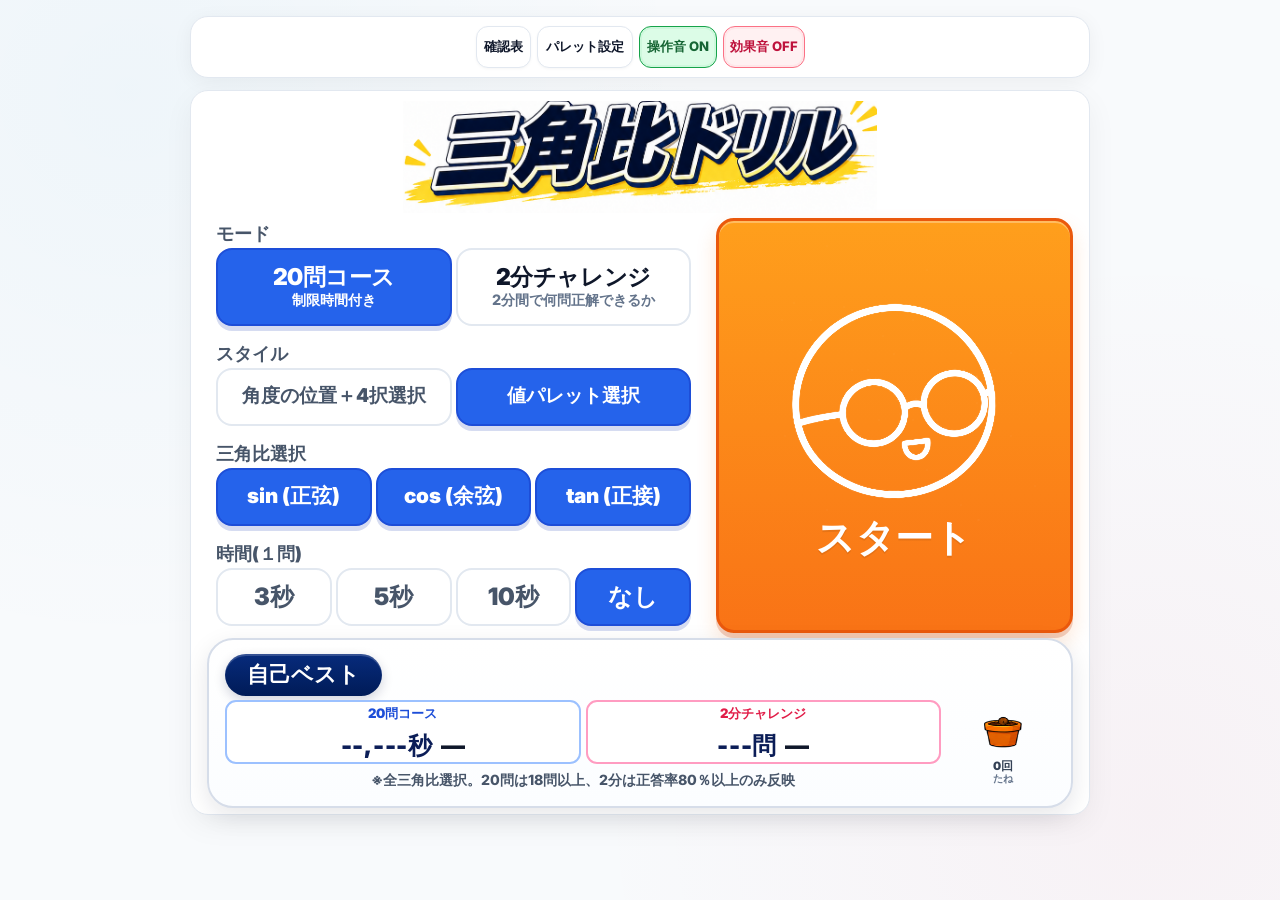
==== index.html @ c15c3d27 "Add files via upload" ====
<!DOCTYPE html>

<html lang="ja">
<head>
<meta charset="utf-8"/>
<meta content="width=device-width, initial-scale=1.0, maximum-scale=1.0, user-scalable=no" name="viewport"/>
<meta content="#ffffff" name="theme-color"/>
<meta content="yes" name="apple-mobile-web-app-capable"/>
<meta content="default" name="apple-mobile-web-app-status-bar-style"/>
<title>三角比マスター (0°〜180°) - sin, cos, tan クイズ</title>
<meta content="0度から180度までの三角比（sin, cos, tan）を半円・単位円と合わせて楽しく学べるスピードクイズ＆特訓Webアプリ" name="description"/>
<link href="manifest.webmanifest" rel="manifest"/>
<link href="assets/start-face.png" rel="apple-touch-icon"/>
<!-- Google Fonts -->
<link href="https://fonts.googleapis.com" rel="preconnect"/>
<link crossorigin="" href="https://fonts.gstatic.com" rel="preconnect"/>
<link href="https://fonts.googleapis.com/css2?family=Inter:wght@400;500;600;700;800&amp;display=swap" rel="stylesheet"/>
<!-- Main Style -->
<link href="css/style.css?v=126" rel="stylesheet"/>
<link href="css/height-compact.css?v=126" rel="stylesheet"/>
</head>
<body>
<!-- Header HUD -->
<header class="app-header">
<div class="header-actions">
<span aria-label="20問コース経過時間" class="course-elapsed-timer course-elapsed-timer-header" hidden="" id="course-elapsed-timer-header">⏱ 0:00.0</span>
<button class="btn" id="btn-reference" title="三角比確認表">確認表</button>
<button class="btn btn-palette-settings" id="btn-palette-settings" title="値パレットの配置を設定" type="button">パレット設定</button>
<span class="mode-world-switcher" hidden="" id="mode-world-switcher">
<button class="btn mode-world-btn" id="btn-normal-mode" title="通常版へ" type="button">表版</button>
<button class="btn mode-world-btn" id="btn-secret-mode" title="裏版へ" type="button">裏版</button>
</span>
<button class="btn active" id="btn-sound" title="操作音オン・オフ">操作音 ON</button>
<button class="btn" id="btn-bgm-toggle" title="効果音オン・オフ">効果音 OFF</button>
</div>
</header>
<aside aria-label="ホーム画面への追加" class="install-choice" hidden="" id="install-choice">
<div class="install-choice-text"><strong>ホーム画面から起動しますか？</strong><span>アドレスバーなしで広く使えます</span></div>
<div class="install-choice-actions">
<button class="btn install-choice-primary" id="btn-install-app" type="button">ホーム画面に追加</button>
<button class="btn" id="btn-use-browser" type="button">このまま使う</button>
</div>
</aside>
<div aria-labelledby="install-guide-title" aria-modal="true" class="install-guide-overlay" hidden="" id="install-guide-overlay" role="dialog">
<div class="install-guide-card">
<div aria-hidden="true" class="install-guide-symbol" id="install-guide-symbol">＋</div>
<h2 id="install-guide-title">ホーム画面への追加方法</h2>
<p class="install-guide-lead" id="install-guide-lead"></p>
<ol class="install-guide-steps" id="install-guide-steps"></ol>
<p class="install-guide-note" id="install-guide-note"></p>
<div class="install-guide-actions">
<button class="btn install-choice-primary" hidden="" id="btn-guide-install" type="button">インストール画面を開く</button>
<button class="btn" id="btn-guide-close" type="button">今回は追加しない</button>
</div>
</div>
</div>
<div aria-labelledby="palette-settings-title" aria-modal="true" class="palette-settings-overlay" hidden="" id="palette-settings-overlay" role="dialog">
<div class="palette-settings-card">
<div class="palette-settings-header">
<div>
<h2 id="palette-settings-title">パレット設定</h2>
<p id="palette-settings-subtitle">通常版の値パレット</p>
</div>
<button class="btn palette-settings-close" id="btn-palette-settings-close" type="button">×</button>
</div>
<p class="palette-settings-help">値を2つ順にタップすると位置を交換できます。PCではドラッグでも並べ替えできます。左上から右へ並び、その配置でプレイします。</p>
<div aria-label="値パレットの配置" class="palette-settings-grid" id="palette-settings-grid"></div>
<div class="palette-settings-actions">
<button class="btn" id="btn-palette-settings-reset" type="button">初期配置に戻す</button>
<button class="btn btn-primary" id="btn-palette-settings-save" type="button">この配置を保存</button>
</div>
</div>
</div>
<!-- Main Container -->
<main class="main-container">
<!-- ==========================================
             1. Start & Settings Screen
             ========================================== -->
<section class="screen-view active" id="start-screen">
<div class="settings-card"><div class="drill-title"><img alt="三角比ドリル" class="drill-title-image" src="assets/title-sankakuhidoriru-reference.png"/></div>
<!-- Nickname Input -->
<!-- Mode Selection -->
<div class="settings-group">
<div class="settings-section-title">モード</div>
<div class="mode-tabs-grid">
<div class="mode-tab active" data-mode="20-challenge">
<span class="mode-name">20問コース</span>
<span class="mode-desc">制限時間付き</span>
</div>
<div class="mode-tab" data-mode="3min-challenge">
<span class="mode-name">2分チャレンジ</span>
<span class="mode-desc">2分間で何問正解できるか</span>
</div>
<div class="mode-tab secret-mode-option" data-mode="1min-secret" hidden="">
<span class="mode-name">1分チャレンジ</span>
<span class="mode-desc">頻出角の完全攻略</span>
</div>
</div>
</div>
<!-- Answer Input Type -->
<div class="settings-group">
<div class="settings-section-title">スタイル</div>
<div class="options-group">
<label class="pill-option">
<input name="answer-type" type="radio" value="choice4"/>
<span class="pill-label">角度の位置＋4択選択</span>
</label>
<label class="pill-option">
<input checked="" name="answer-type" type="radio" value="palette"/>
<span class="pill-label">値パレット選択</span>
</label>
</div>
</div>
<!-- Target Functions -->
<div class="settings-group">
<div class="settings-section-title">三角比選択</div>
<div class="options-group">
<label class="pill-option">
<input checked="" name="filter-func" type="checkbox" value="sin"/>
<span class="pill-label" style="color: var(--color-sin); font-weight: 700;">sin (正弦)</span>
</label>
<label class="pill-option">
<input checked="" name="filter-func" type="checkbox" value="cos"/>
<span class="pill-label" style="color: var(--color-cos); font-weight: 700;">cos (余弦)</span>
</label>
<label class="pill-option">
<input checked="" name="filter-func" type="checkbox" value="tan"/>
<span class="pill-label" style="color: var(--color-tan); font-weight: 700;">tan (正接)</span>
</label>
</div>
</div>
<!-- Time Limit -->
<div class="settings-group" id="time-limit-group">
<div class="settings-section-title">時間(１問)</div>
<div class="options-group">
<label class="pill-option secret-time-option" hidden=""><input name="time-limit" type="radio" value="2"/><span class="pill-label">2秒</span></label>
<label class="pill-option"><input name="time-limit" type="radio" value="3"/><span class="pill-label">3秒</span></label>
<label class="pill-option"><input name="time-limit" type="radio" value="5"/><span class="pill-label">5秒</span></label>
<label class="pill-option"><input name="time-limit" type="radio" value="10"/><span class="pill-label">10秒</span></label>
<label class="pill-option"><input checked="" name="time-limit" type="radio" value="0"/><span class="pill-label">なし</span></label>
</div>
</div>
<!-- Notation Format Toggle -->
<button class="btn btn-primary btn-large start-quiz-btn" id="btn-start-quiz"><span class="start-btn-label">スタート</span><img alt="" class="start-btn-icon" src="assets/start-icon-white.png"/></button>
<div aria-live="polite" class="personal-best-card"><div class="personal-best-main">
<div class="personal-best-head">自己ベスト</div>
<div class="personal-best-grid">
<div class="personal-best-entry personal-best-entry-20">
<div class="pb-course-name">20問コース</div>
<div class="pb-result-line">
<div class="pb-value" id="personal-best-time">--,---秒</div>
<div class="pb-rank-mark" id="personal-best-rank-mark">—</div>
</div></div>
<div class="personal-best-entry personal-best-entry-3min">
<div class="pb-course-name">2分チャレンジ</div>
<div class="pb-result-line">
<div class="pb-value" id="personal-best-detail">---問</div>
<div class="pb-rank-mark" id="personal-best-2min-rank-mark">—</div>
</div></div>
<div class="personal-best-entry personal-best-entry-secret" hidden="">
<div class="pb-course-name">裏・1分チャレンジ</div>
<div class="pb-result-line">
<div class="pb-value" id="personal-best-secret-detail">---問</div>
<div class="pb-rank-mark" id="personal-best-secret-rank-mark">—</div>
</div></div>
</div>
<div class="personal-best-note" id="personal-best-note">※sin・cos・tan全選択かつ18問以上正解した記録のみ反映</div>
</div><div aria-live="polite" class="personal-best-plant" id="personal-best-plant"></div></div>
</div>
</section>
<!-- ==========================================
             2. Quiz Playing Screen
             ========================================== -->
<section class="screen-view" id="reference-screen">
<div class="reference-screen-card">
<div class="reference-topbar">
<button class="btn" id="btn-reference-back">トップ</button>
<div class="reference-topbar-title">単位円の角度の<span class="tap-symbol-gap"> </span><svg aria-hidden="true" class="tap-point-symbol next-point-symbol" focusable="false" viewbox="0 0 16 16"><circle cx="8" cy="8" fill="#ffffff" r="6" stroke="#0284c7" stroke-width="2.5"></circle></svg><span class="tap-symbol-gap"> </span>をタップ</div>
</div>
<div class="reference-main-layout"><div class="reference-circle-stage">
<div class="unit-circle-wrapper reference-guide-circle" id="reference-guide-circle"></div>
</div><div aria-label="三角比の見出し" class="reference-side-headings"><div class="reference-side-heading side-sin"><div class="side-heading-top"><span class="side-heading-func">sin</span><span class="side-heading-angle" id="reference-side-sin-angle">45°</span></div><div class="side-heading-value" id="reference-side-sin-value">—</div></div><div class="reference-side-heading side-cos"><div class="side-heading-top"><span class="side-heading-func">cos</span><span class="side-heading-angle" id="reference-side-cos-angle">45°</span></div><div class="side-heading-value" id="reference-side-cos-value">—</div></div><div class="reference-side-heading side-tan"><div class="side-heading-top"><span class="side-heading-func">tan</span><span class="side-heading-angle" id="reference-side-tan-angle">45°</span></div><div class="side-heading-value" id="reference-side-tan-value">—</div></div></div></div>
<div class="secret-memory-table" hidden="" id="secret-memory-table"></div>
</div>
</section>
<section class="screen-view" id="quiz-screen">
<!-- Quiz HUD Bar -->
<div class="quiz-hud">
<div class="quiz-badge" id="quiz-mode-badge">⚡ 20問コース</div>
<div class="global-timer-text" id="global-timer-text" style="display:none;">残り 2:00</div></div>
<!-- Timer Bar -->
<div class="timer-track" id="timer-container">
<div class="timer-fill" id="timer-bar"></div>
</div>
<div id="lives-container" style="display: none; align-items: center; justify-content: flex-end; gap: 4px; font-size: 1.1rem;">
<span id="lives-display">❤️❤️❤️</span>
</div>
<!-- Main Question Card -->
<div class="quiz-main-card">
<!-- Combo Streak Floating Badge -->
<div class="combo-badge" id="combo-badge">2 COMBO!! 🔥</div>
<!-- Question Formula -->
<div class="question-display">
<span class="q-func func-sin" id="question-func">sin</span>
<span class="q-angle" id="question-angle">135°</span>
<span aria-label="残り時間" class="visual-hourglass visual-clock-timer" id="visual-timer" role="img">
<span aria-hidden="true" class="visual-clock-face"><span class="visual-clock-hand"></span></span>
<span aria-hidden="true" class="challenge-time-text" id="challenge-time-text"></span>
</span>
<span class="quiz-progress-text" id="quiz-progress-text">１問目</span>
</div><div class="quiz-problem-layout"><div class="quiz-left-panel"><div class="circle-answer-section" id="circle-answer-section">
<div class="answer-step answer-step-large" id="step-angle-label">① 角度の位置を選ぶ</div>
<div class="unit-circle-wrapper" id="quiz-unit-circle"></div>
</div></div><div class="quiz-right-panel"><div class="choice-answer-section" id="choice-answer-section">
<div class="answer-step answer-step-large" id="step-value-label">② 値を選ぶ</div>
<div class="choices-grid" id="choices-container">
<!-- Dynamically populated -->
</div>
</div><div class="palette-answer-section" id="palette-answer-section" style="display:none;">
<div class="answer-step answer-step-large">値を選ぶ</div>
</div><div class="palette-container" id="palette-container" style="display: none;">
<!-- Dynamically populated into Row 1 (sin/cos) and Row 2 (tan) -->
</div></div></div>
<!-- Fixed Point P cheer navigator -->
<!-- Unit Circle answer -->
<!-- 4-Choice Buttons Grid -->
<!-- Palette answer -->
<!-- 2-Row Palette Buttons Container -->
<!-- Step-by-Step Mathematical Explanation -->
<div class="explanation-card" id="explanation-card">
<div id="explanation-text"></div>
</div>
<!-- Card Footer (Next & Quit) -->
<div class="quiz-footer">
<div class="tap-next-hint" id="tap-next-hint" style="display:none;">画面をタップして次の問題へ</div>
<div class="stop-control-wrap" id="stop-control-wrap">
<span aria-label="20問コース経過時間" class="course-elapsed-timer course-elapsed-timer-stop" hidden="" id="course-elapsed-timer-stop">⏱ 0:00.0</span>
<button class="btn btn-stop" id="btn-quit-quiz">■ ストップ</button>
<div class="stop-choice-buttons" id="stop-choice-buttons" style="display:none;">
<button class="btn btn-primary" id="btn-stop-resume">画面タップで再開</button>
<button class="btn" id="btn-stop-home">トップ</button>
</div>
</div>
<button class="btn btn-primary" id="btn-next-question" style="display: none;">
                        次の問題へ (自動で進みます) ➔
                    </button>
</div>
</div>
</section>
<!-- ==========================================
             3. Result Screen
             ========================================== -->
<section class="screen-view" id="result-screen">
<div class="result-card">
<div class="result-actions">
<button class="btn btn-primary btn-large" id="btn-restart-quiz">もう一度挑戦</button>
<button class="btn btn-large" id="btn-back-to-home">ホームに戻る</button>
</div><div class="rank-badge rank-s" id="result-rank-badge">S</div>
<h2>クイズ結果発表！</h2>
<div class="result-stats-grid">
<div class="result-stat-item">
<div class="result-stat-label">スコア</div>
<div class="result-stat-value" id="result-score-text">1,420</div>
</div>
<div class="result-stat-item">
<div class="result-stat-label">正答率</div>
<div class="result-stat-value" id="result-accuracy-text">100% (10/10)</div>
</div>
<div class="result-stat-item">
<div class="result-stat-label">最大連続正解</div>
<div class="result-stat-value" id="result-max-streak-text">10 回</div>
</div>
</div>
<!-- Learning Analysis -->
<div class="learning-analysis" id="learning-analysis"></div>
<!-- Detailed History Breakdown -->
<div class="review-heading-row">
<h3>解答振り返り</h3>
<button class="btn btn-review-wrong" id="btn-review-wrong" style="display:none;">間違えた問題だけ復習</button>
</div>
<div class="result-history-container" id="result-history-list">
<!-- Dynamically populated -->
</div>
<!-- Leaderboard -->

</div>
</section>
</main>
<!-- ==========================================
         4. Reference Modal (早見表 & 単位円)
         ========================================== -->
<div aria-labelledby="ref-modal-title" aria-modal="true" class="modal-overlay" id="reference-modal" role="dialog">
<div class="modal-card">
<div class="modal-header">
<h2 class="modal-title" id="ref-modal-title">📖 三角比早見表 (0°〜180°)</h2>
<button class="btn btn-icon-only" id="btn-close-reference">✕</button>
</div>
<p style="font-size: 0.85rem; color: var(--text-secondary);">
                表の行をクリックすると、単位円（半円）上の対応する角度・成分が右側にハイライト表示されます。
            </p>
<div class="reference-layout">
<!-- Table -->
<div class="reference-table-container">
<table class="reference-table">
<thead>
<tr>
<th>θ (度)</th>
<th style="color: var(--color-sin);">sin θ</th>
<th style="color: var(--color-cos);">cos θ</th>
<th style="color: var(--color-tan);">tan θ</th>
</tr>
</thead>
<tbody id="reference-table-body">
<!-- Dynamically populated -->
</tbody>
</table>
</div>
<!-- Unit Circle Preview -->
<div style="display: flex; flex-direction: column; align-items: center; justify-content: center;">
<div class="unit-circle-wrapper" id="reference-unit-circle"></div>
<div style="font-size: 0.75rem; color: var(--text-muted); text-align: center; margin-top: 6px;">
                        赤線: sin (y座標) / 青線: cos (x座標) / 緑線: tan (傾き)
                    </div>
</div>
</div>
</div>
</div>
<div aria-live="assertive" aria-modal="true" class="achievement-overlay" hidden="" id="achievement-overlay" role="dialog">
<div class="achievement-card" id="achievement-card">
<img alt="自己ベスト更新を祝う点P君" class="achievement-best-image" hidden="" id="achievement-best-image" src="assets/best-score-popup.png"/>
<div class="achievement-growth-visual" hidden="" id="achievement-growth-visual"></div>
<div class="achievement-copy" id="achievement-copy"></div>
<button class="btn btn-primary achievement-close" id="btn-achievement-close" type="button">結果を見る</button>
</div>
</div>
<!-- Victory Confetti Canvas -->
<canvas id="confetti-canvas"></canvas>
<!-- Scripts -->
<script src="js/trig-data.js?v=126"></script>
<script src="js/audio.js?v=126"></script>
<script src="js/unit-circle.js?v=126"></script>
<script src="js/pwa.js?v=126"></script>
<script src="js/app.js?v=126"></script>
</body>
</html>
---- css/style.css ----
/* ==========================================================================
   Trigonometric Ratio Quiz App - Modern Clean White Theme & Century Typography
   ========================================================================== */

:root {
    --bg-primary: #f8fafc;
    --bg-secondary: #f1f5f9;
    --bg-card: #ffffff;
    --bg-card-hover: #f8fafc;
    
    --border-color: #e2e8f0;
    --border-highlight: #cbd5e1;
    --border-active: #94a3b8;

    /* Function Themes */
    --color-sin: #e11d48; /* Rose Red */
    --color-sin-glow: rgba(225, 29, 72, 0.25);
    --color-cos: #0284c7; /* Sky Blue */
    --color-cos-glow: rgba(2, 132, 199, 0.25);
    --color-tan: #059669; /* Emerald Green */
    --color-tan-glow: rgba(5, 150, 105, 0.25);
    --color-gold: #d97706; /* Amber Gold */
    --color-gold-glow: rgba(217, 119, 6, 0.3);

    --text-primary: #0f172a;
    --text-secondary: #475569;
    --text-muted: #64748b;

    --radius-lg: 18px;
    --radius-md: 12px;
    --radius-sm: 8px;

    --font-sans: 'Inter', -apple-system, BlinkMacSystemFont, 'Segoe UI', Roboto, 'Hiragino Sans', 'Meiryo', sans-serif;
    --font-math: 'Century';
}

* {
    margin: 0;
    padding: 0;
    box-sizing: border-box;
    user-select: none;
    -webkit-user-select: none;
    -webkit-tap-highlight-color: transparent;
}

body {
    font-family: var(--font-sans);
    background-color: var(--bg-primary);
    background-image: 
        radial-gradient(circle at 10% 10%, rgba(2, 132, 199, 0.04) 0%, transparent 40%),
        radial-gradient(circle at 90% 90%, rgba(225, 29, 72, 0.04) 0%, transparent 40%),
        radial-gradient(circle at 50% 50%, rgba(5, 150, 105, 0.03) 0%, transparent 50%);
    color: var(--text-primary);
    min-height: 100vh;
    min-height: 100dvh;
    display: flex;
    flex-direction: column;
    align-items: center;
    padding: 16px;
    overflow-x: hidden;
}

/* ==========================================
   Header HUD
   ========================================== */
.app-header {
    width: 100%;
    max-width: 760px;
    display: flex;
    align-items: center;
    justify-content: space-between;
    padding: 12px 18px;
    background: var(--bg-card);
    border: 1px solid var(--border-color);
    border-radius: var(--radius-lg);
    margin-bottom: 20px;
    box-shadow: 0 4px 20px rgba(0, 0, 0, 0.05);
}

.install-choice {
    width: 100%;
    max-width: 760px;
    margin: -12px 0 12px;
    padding: 10px 12px;
    border: 1px solid #bae6fd;
    border-radius: 14px;
    background: #f0f9ff;
    box-shadow: 0 4px 14px rgba(2, 132, 199, .08);
}
.install-choice[hidden] { display: none !important; }
.install-choice-text {
    display: flex;
    align-items: baseline;
    justify-content: center;
    gap: 10px;
    color: #0c4a6e;
}
.install-choice-text span { font-size: .78rem; }
.install-choice-actions {
    display: flex;
    justify-content: center;
    gap: 8px;
    margin-top: 7px;
}
.install-choice-primary {
    border-color: #0284c7 !important;
    background: #0284c7 !important;
    color: #fff !important;
}
.install-ios-guide {
    margin: 8px 0 0;
    color: #0c4a6e;
    font-size: .8rem;
    font-weight: 700;
    text-align: center;
}
@media (max-width: 599px) {
    .install-choice {
        margin-top: -14px;
        padding: 8px;
    }
    .install-choice-text {
        flex-direction: column;
        align-items: center;
        gap: 1px;
    }
    .install-choice-actions .btn {
        min-height: 34px;
        padding: 5px 10px;
        font-size: .78rem;
    }
}

.install-guide-overlay {
    position: fixed;
    inset: 0;
    z-index: 4000;
    display: grid;
    place-items: center;
    padding: 14px;
    background: rgba(15, 23, 42, .58);
    backdrop-filter: blur(3px);
}
.install-guide-open { overflow: hidden !important; }
.install-guide-overlay[hidden] { display: none !important; }
.install-guide-card {
    width: min(460px, 100%);
    max-height: calc(100dvh - 28px);
    overflow-y: auto;
    padding: 18px;
    border: 3px solid #0284c7;
    border-radius: 22px;
    background: #fff;
    box-shadow: 0 20px 55px rgba(15, 23, 42, .28);
    color: #0f172a;
    text-align: center;
}
.install-guide-symbol {
    display: grid;
    place-items: center;
    width: 52px;
    height: 52px;
    margin: 0 auto 6px;
    border-radius: 50%;
    background: #e0f2fe;
    color: #0369a1;
    font-size: 2rem;
    font-weight: 900;
}
.install-guide-card h2 {
    margin: 0;
    color: #0c4a6e;
    font-size: 1.3rem;
}
.install-guide-lead {
    margin: 5px 0 12px;
    color: #475569;
    font-size: .86rem;
    font-weight: 700;
}
.install-guide-steps {
    counter-reset: install-step;
    display: grid;
    gap: 8px;
    margin: 0;
    padding: 0;
    list-style: none;
    text-align: left;
}
.install-guide-steps li {
    counter-increment: install-step;
    display: grid;
    grid-template-columns: 34px minmax(0, 1fr);
    align-items: center;
    min-height: 44px;
    padding: 6px 9px;
    border: 1px solid #bae6fd;
    border-radius: 12px;
    background: #f0f9ff;
    font-size: .88rem;
    font-weight: 800;
    line-height: 1.35;
}
.install-guide-steps li::before {
    content: counter(install-step);
    display: grid;
    place-items: center;
    width: 26px;
    height: 26px;
    border-radius: 50%;
    background: #0284c7;
    color: #fff;
    font-size: .88rem;
    font-weight: 900;
}
.install-guide-note {
    margin: 10px 0 0;
    padding: 7px 9px;
    border-radius: 10px;
    background: #fff7ed;
    color: #9a3412;
    font-size: .76rem;
    font-weight: 800;
    line-height: 1.4;
}
.install-guide-note:empty { display: none; }
.install-guide-actions {
    display: flex;
    justify-content: center;
    gap: 8px;
    margin-top: 12px;
}
.install-guide-actions .btn {
    min-height: 40px;
}
#btn-guide-install[hidden] { display: none !important; }
@media (max-width: 599px), (max-height: 500px) {
    .install-guide-card {
        padding: 12px;
        border-radius: 17px;
    }
    .install-guide-symbol {
        width: 40px;
        height: 40px;
        margin-bottom: 3px;
        font-size: 1.5rem;
    }
    .install-guide-card h2 { font-size: 1.05rem; }
    .install-guide-lead { margin: 3px 0 7px; font-size: .75rem; }
    .install-guide-steps { gap: 5px; }
    .install-guide-steps li {
        grid-template-columns: 30px minmax(0, 1fr);
        min-height: 36px;
        padding: 4px 7px;
        font-size: .76rem;
    }
    .install-guide-steps li::before {
        width: 23px;
        height: 23px;
        font-size: .76rem;
    }
    .install-guide-note { margin-top: 6px; padding: 5px 7px; font-size: .68rem; }
    .install-guide-actions { margin-top: 7px; }
    .install-guide-actions .btn { min-height: 34px; padding: 5px 9px; font-size: .74rem; }
}

.brand-area {
    display: flex;
    align-items: center;
    gap: 10px;
}

.brand-icon {
    font-size: 1.5rem;
}

.brand-title {
    font-size: 1.25rem;
    font-weight: 800;
    letter-spacing: -0.5px;
    background: linear-gradient(135deg, #0f172a 40%, #0284c7 100%);
    -webkit-background-clip: text;
    -webkit-text-fill-color: transparent;
    font-family: var(--font-sans);
}

.header-stats {
    display: flex;
    align-items: center;
    gap: 10px;
}

.stat-pill {
    padding: 5px 12px;
    border-radius: 20px;
    font-size: 0.9rem;
    font-weight: 700;
    background: var(--bg-secondary);
    border: 1px solid var(--border-color);
    color: var(--text-primary);
    font-family: var(--font-math);
}

.header-actions {
    display: flex;
    align-items: center;
    gap: 8px;
}

/* ==========================================
   Common Buttons
   ========================================== */
.btn {
    display: inline-flex;
    align-items: center;
    justify-content: center;
    gap: 6px;
    padding: 8px 14px;
    font-size: 0.85rem;
    font-weight: 600;
    font-family: inherit;
    border-radius: var(--radius-md);
    border: 1px solid var(--border-color);
    background: var(--bg-card);
    color: var(--text-primary);
    cursor: pointer;
    transition: all 0.2s cubic-bezier(0.4, 0, 0.2, 1);
    box-shadow: 0 1px 3px rgba(0, 0, 0, 0.04);
}

.btn:hover:not(:disabled) {
    background: var(--bg-secondary);
    border-color: var(--border-highlight);
    transform: translateY(-1px);
}

.btn:active:not(:disabled) {
    transform: translateY(1px);
}

.btn-primary {
    background: linear-gradient(135deg, #0284c7, #0369a1);
    color: #ffffff;
    font-weight: 700;
    border: none;
    box-shadow: 0 4px 14px var(--color-cos-glow);
}

.btn-primary:hover:not(:disabled) {
    background: linear-gradient(135deg, #0369a1, #075985);
    box-shadow: 0 6px 18px var(--color-cos-glow);
    transform: translateY(-2px);
}

.btn-large {
    padding: 14px 28px;
    font-size: 1.05rem;
    border-radius: var(--radius-lg);
    width: 100%;
}

.btn.active {
    background: #e0f2fe;
    border-color: #0284c7;
    color: #0369a1;
}

/* ==========================================
   Screen Container & Views
   ========================================== */
.main-container {
    width: 100%;
    max-width: 760px;
    display: flex;
    flex-direction: column;
    align-items: center;
}

.screen-view {
    display: none;
    width: 100%;
    animation: fade-in 0.3s ease-out;
}

.screen-view.active {
    display: flex;
    flex-direction: column;
    gap: 16px;
}

@keyframes fade-in {
    from { opacity: 0; transform: translateY(8px); }
    to { opacity: 1; transform: translateY(0); }
}

/* ==========================================
   Start / Settings Screen
   ========================================== */
.settings-card {
    background: var(--bg-card);
    border: 1px solid var(--border-color);
    border-radius: var(--radius-lg);
    padding: 24px;
    display: flex;
    flex-direction: column;
    gap: 22px;
    box-shadow: 0 10px 30px rgba(0, 0, 0, 0.05);
}

.settings-section-title {
    font-size: 0.95rem;
    font-weight: 700;
    color: var(--text-secondary);
    margin-bottom: 8px;
    display: flex;
    align-items: center;
    gap: 6px;
}

/* Mode Tabs */
.mode-tabs-grid {
    display: grid;
    grid-template-columns: repeat(3, 1fr);
    gap: 10px;
}

.mode-tab {
    background: var(--bg-card);
    border: 2px solid var(--border-color);
    border-radius: var(--radius-md);
    padding: 14px 10px;
    text-align: center;
    cursor: pointer;
    transition: all 0.25s ease;
    display: flex;
    flex-direction: column;
    align-items: center;
    gap: 4px;
}

.mode-tab:hover {
    background: var(--bg-secondary);
    border-color: var(--border-highlight);
}

.mode-tab.active {
    border-color: var(--color-cos);
    background: #f0f9ff;
    box-shadow: 0 0 16px var(--color-cos-glow);
}

.mode-icon {
    font-size: 1.4rem;
}

.mode-name {
    font-size: 0.9rem;
    font-weight: 700;
    color: var(--text-primary);
}

.mode-desc {
    font-size: 0.72rem;
    color: var(--text-muted);
}

/* Option Filter Pills */
.options-group {
    display: flex;
    flex-wrap: wrap;
    gap: 8px;
}

.pill-option {
    position: relative;
    cursor: pointer;
}

.pill-option input {
    position: absolute;
    opacity: 0;
    cursor: pointer;
}

.pill-label {
    display: inline-flex;
    align-items: center;
    padding: 8px 14px;
    border-radius: 20px;
    font-size: 0.85rem;
    font-weight: 600;
    background: var(--bg-card);
    border: 1px solid var(--border-color);
    color: var(--text-secondary);
    transition: all 0.2s;
}

.pill-option:hover .pill-label {
    border-color: var(--border-highlight);
    background: var(--bg-secondary);
}

.pill-option input:checked + .pill-label {
    background: #e0f2fe;
    border-color: var(--color-cos);
    color: #0369a1;
    font-weight: 700;
    box-shadow: 0 0 10px var(--color-cos-glow);
}

/* Toggle Switch */
.toggle-row {
    display: flex;
    align-items: center;
    justify-content: space-between;
    padding: 8px 0;
}

.toggle-switch {
    position: relative;
    display: inline-block;
    width: 48px;
    height: 26px;
}

.toggle-switch input {
    opacity: 0;
    width: 0;
    height: 0;
}

.toggle-slider {
    position: absolute;
    cursor: pointer;
    inset: 0;
    background-color: #cbd5e1;
    border-radius: 26px;
    transition: 0.3s;
}

.toggle-slider:before {
    position: absolute;
    content: "";
    height: 20px;
    width: 20px;
    left: 3px;
    bottom: 3px;
    background-color: white;
    border-radius: 50%;
    transition: 0.3s;
    box-shadow: 0 2px 4px rgba(0,0,0,0.2);
}

.toggle-switch input:checked + .toggle-slider {
    background-color: var(--color-tan);
}

.toggle-switch input:checked + .toggle-slider:before {
    transform: translateX(22px);
}

/* ==========================================
   Quiz Screen & HUD
   ========================================== */
.quiz-hud {
    display: flex;
    align-items: center;
    justify-content: space-between;
    width: 100%;
    margin-bottom: 4px;
}

.quiz-badge {
    font-size: 0.85rem;
    font-weight: 700;
    color: var(--color-cos);
    background: #f0f9ff;
    padding: 4px 12px;
    border-radius: 12px;
    border: 1px solid #bae6fd;
}

.quiz-progress-text {
    font-size: 0.85rem;
    color: var(--text-secondary);
    font-weight: 600;
}

.progress-track {
    width: 100%;
    height: 6px;
    background: #e2e8f0;
    border-radius: 4px;
    overflow: hidden;
    margin-bottom: 8px;
}

.progress-fill {
    height: 100%;
    width: 0%;
    background: linear-gradient(90deg, var(--color-cos), var(--color-tan));
    transition: width 0.3s ease;
}

.timer-track {
    width: 100%;
    height: 6px;
    background: #e2e8f0;
    border-radius: 4px;
    overflow: hidden;
}

.timer-fill {
    height: 100%;
    width: 100%;
    background: var(--color-cos);
    transition: width 0.1s linear;
}

.timer-fill.warning {
    background: var(--color-sin);
    box-shadow: 0 0 8px var(--color-sin-glow);
}

/* Main Quiz Question Card */
.quiz-main-card {
    background: var(--bg-card);
    border: 1px solid var(--border-color);
    border-radius: var(--radius-lg);
    padding: 24px;
    display: flex;
    flex-direction: column;
    align-items: center;
    gap: 16px;
    box-shadow: 0 10px 30px rgba(0, 0, 0, 0.06);
    position: relative;
}

.combo-badge {
    position: absolute;
    top: 14px;
    right: 18px;
    font-size: 1rem;
    font-weight: 800;
    color: var(--color-gold);
    opacity: 0;
    transform: scale(0.6);
    transition: all 0.3s cubic-bezier(0.175, 0.885, 0.32, 1.275);
    font-family: var(--font-math);
}

.combo-badge.active {
    opacity: 1;
    transform: scale(1.15);
}

.question-display {
    display: flex;
    align-items: baseline;
    justify-content: center;
    gap: 10px;
    font-family: var(--font-math);
    margin: 4px 0;
}

.q-func {
    font-size: 2.6rem;
    font-weight: 800;
}

.q-func.func-sin { color: #111827; }
.q-func.func-cos { color: #111827; }
.q-func.func-tan { color: #111827; }

.q-angle {
    font-size: 2.6rem;
    font-weight: 800;
    color: var(--text-primary);
}

.q-equals {
    font-size: 2.2rem;
    color: var(--text-muted);
}

.q-question {
    font-size: 2.4rem;
    font-weight: 800;
    color: var(--color-gold);
}

/* ==========================================
   Unit Circle (Semicircle 0°〜180°) SVG Visualizer
   ========================================== */
.unit-circle-wrapper {
    width: 100%;
    max-width: 440px;
    height: 230px;
    position: relative;
    margin: 4px 0;
    background: #ffffff;
    border-radius: var(--radius-md);
    border: 1px solid var(--border-color);
    padding: 6px;
    display: flex;
    align-items: center;
    justify-content: center;
}

.unit-circle-svg {
    width: 100%;
    height: 100%;
    overflow: visible;
}

/* SVG Element Styles */
.axis-line { stroke: #64748b; stroke-width: 1.8; }
.axis-label { fill: #475569; font-size: 13px; font-weight: bold; font-family: var(--font-math); }
.axis-label.origin { font-size: 12px; font-family: var(--font-sans); }
.axis-val-label { fill: #94a3b8; font-size: 11px; font-family: var(--font-math); text-anchor: middle; }
.circle-path { fill: none; stroke: #94a3b8; stroke-width: 2; }
.guide-rays .ray-line { stroke: #cbd5e1; stroke-dasharray: 2,3; stroke-width: 1.2; }
.guide-deg-label { fill: #64748b; font-size: 11px; font-weight: 600; font-family: var(--font-math); }

.tan-guide-line { stroke: #10b981; stroke-dasharray: 4,3; stroke-width: 1.5; opacity: 0.6; }
.tan-guide-text { fill: #059669; font-size: 11px; font-weight: bold; font-family: var(--font-math); }

.angle-arc { fill: none; stroke: var(--color-gold); stroke-width: 2.5; }
.angle-text { fill: var(--color-gold); font-size: 13px; font-weight: bold; font-family: var(--font-math); }

.triangle-fill { fill: rgba(2, 132, 199, 0.08); }
.right-angle-mark { fill: none; stroke: #64748b; stroke-width: 1.5; }
.radius-line { stroke: #0f172a; stroke-width: 3; stroke-linecap: round; }
.point-p { fill: #ffffff; stroke: var(--color-cos); stroke-width: 3; }
.point-label { fill: #0f172a; font-size: 12px; font-weight: bold; font-family: var(--font-math); }

.component-line { stroke-width: 4; stroke-linecap: round; }
.component-line.cos-line { stroke: var(--color-cos); }
.component-line.sin-line { stroke: var(--color-sin); }
.component-line.tan-line { stroke: var(--color-tan); stroke-width: 3.5; }
.component-line.active-func { filter: drop-shadow(0 0 4px currentColor); }

.tan-point { fill: var(--color-tan); stroke: #ffffff; stroke-width: 2; }
.tan-extend-line { stroke: #059669; stroke-width: 1.5; opacity: 0.8; }
.tan-label-parallel { fill: #e11d48; font-size: 11px; font-weight: bold; font-family: var(--font-sans); }

.component-label { font-size: 12px; font-weight: bold; font-family: var(--font-math); }
.cos-label { fill: var(--color-cos); text-anchor: middle; }
.sin-label { fill: var(--color-sin); }
.sin-label.align-right { text-anchor: end; }
.tan-label { fill: var(--color-tan); font-weight: 800; }

.p-coord-badge rect,
.cos-badge rect,
.sin-badge rect,
.tan-badge rect,
.tan-parallel-badge rect {
    filter: drop-shadow(0 1px 3px rgba(0, 0, 0, 0.08));
}

.neutral-prompt-text {
    fill: #cbd5e1;
    font-size: 40px;
    font-weight: bold;
    font-family: var(--font-math);
    dominant-baseline: central;
}

/* Interactive Points on Semicircle */
.circle-point-group {
    cursor: pointer;
}

.circle-point-group .point-hit-area {
    fill: transparent;
    cursor: pointer;
}

.circle-point-group .point-dot {
    fill: #ffffff;
    stroke: #0284c7;
    stroke-width: 2.5;
    transition: all 0.2s cubic-bezier(0.4, 0, 0.2, 1);
}

.circle-point-group:hover:not(.disabled) .point-dot {
    fill: #0284c7;
    stroke: #0284c7;
    r: 8;
    filter: drop-shadow(0 0 6px rgba(2, 132, 199, 0.6));
}

.circle-point-group.correct .point-dot {
    fill: #059669 !important;
    stroke: #ffffff !important;
    stroke-width: 2.5 !important;
    r: 8 !important;
    filter: drop-shadow(0 0 8px rgba(5, 150, 105, 0.7));
}

.circle-point-group.incorrect .point-dot {
    fill: #e11d48 !important;
    stroke: #ffffff !important;
    stroke-width: 2.5 !important;
    r: 8 !important;
    filter: drop-shadow(0 0 8px rgba(225, 29, 72, 0.7));
}

.circle-point-group.disabled {
    cursor: default;
}
.circle-point-group.disabled .point-hit-area {
    cursor: default;
}

/* Selected state for dual-answer mode */
.circle-point-group.selected .point-dot {
    fill: #f59e0b !important;
    stroke: #ffffff !important;
    stroke-width: 2.5 !important;
    r: 8 !important;
    filter: drop-shadow(0 0 8px rgba(245, 158, 11, 0.7));
}

.choice-btn.selected {
    border-color: #f59e0b !important;
    background: rgba(245, 158, 11, 0.12) !important;
    box-shadow: 0 0 0 3px rgba(245, 158, 11, 0.35) !important;
}

/* Answer steps shown beside the unit circle */
.circle-answer-row {
    display: flex;
    align-items: center;
    justify-content: center;
    gap: 22px;
    width: 100%;
}

.circle-answer-row .unit-circle-wrapper {
    flex: 0 1 auto;
}

.dual-hint {
    flex: 0 0 185px;
    display: flex;
    flex-direction: column;
    gap: 14px;
    text-align: left;
    font-size: 1.05rem;
    line-height: 1.45;
    font-family: var(--font-sans);
    color: #111827;
    background: transparent;
    border: 0;
    padding: 0;
    margin: 0;
    font-weight: 700;
    letter-spacing: 0.01em;
}

.answer-step {
    display: block;
}

.dual-hint.step-done {
    color: #475569;
}

.guide-deg-label.active-deg {
    fill: var(--color-gold);
    font-weight: 800;
    font-size: 13px;
}

.anim-fade-in {
    animation: fade-in 0.35s ease-out;
}

/* ==========================================
   Math Fractions & Minus Sign Formatting
   ========================================== */
.fraction {
    display: inline-flex;
    flex-direction: column;
    vertical-align: middle;
    text-align: center;
    font-size: 0.95em;
    line-height: 1;
    margin: 0 2px;
    font-family: var(--font-math);
}

.fraction .num {
    padding-bottom: 2px;
    border-bottom: 1.5px solid currentColor;
}

.fraction .den {
    padding-top: 2px;
}

/* Prominent Minus Sign */
.minus-sign {
    font-size: 1.35em;
    font-weight: 800;
    display: inline-block;
    vertical-align: middle;
    line-height: 0.8;
    margin-right: 2px;
    font-family: var(--font-math);
}

/* ==========================================
   Answer Buttons Layouts
   ========================================== */
/* 4-Choice Mode */
.choices-grid {
    display: grid;
    grid-template-columns: repeat(2, 1fr);
    gap: 12px;
    width: 100%;
}

.choice-btn {
    background: #ffffff;
    border: 2px solid var(--border-color);
    border-radius: var(--radius-md);
    padding: 16px 14px;
    display: flex;
    align-items: center;
    justify-content: flex-start;
    gap: 12px;
    cursor: pointer;
    transition: all 0.2s cubic-bezier(0.4, 0, 0.2, 1);
    color: var(--text-primary);
    font-size: 1.35rem;
    font-family: var(--font-math);
    box-shadow: 0 2px 5px rgba(0, 0, 0, 0.03);
}

.choice-num {
    display: flex;
    align-items: center;
    justify-content: center;
    width: 28px;
    height: 28px;
    border-radius: 50%;
    background: var(--bg-secondary);
    font-size: 0.85rem;
    font-weight: 700;
    color: var(--text-secondary);
    font-family: var(--font-sans);
    flex-shrink: 0;
}

.choice-val {
    flex: 1;
    text-align: center;
    font-family: var(--font-math);
}

.choice-btn:hover:not(:disabled) {
    background: var(--bg-secondary);
    border-color: var(--border-highlight);
    transform: translateY(-2px);
    box-shadow: 0 4px 12px rgba(0, 0, 0, 0.06);
}

.choice-btn.correct {
    background: #ecfdf5 !important;
    border-color: var(--color-tan) !important;
    color: var(--color-tan) !important;
    box-shadow: 0 0 16px var(--color-tan-glow);
    font-weight: bold;
    animation: correct-pulse 0.4s ease;
}

.choice-btn.incorrect {
    background: #fff1f2 !important;
    border-color: var(--color-sin) !important;
    color: var(--color-sin) !important;
    box-shadow: 0 0 16px var(--color-sin-glow);
    animation: shake 0.35s ease;
}

/* ==========================================
   2-Row Palette Container
   ========================================== */
.palette-container {
    display: flex;
    flex-direction: column;
    gap: 14px;
    width: 100%;
}

.palette-row-block {
    display: flex;
    flex-direction: column;
    gap: 6px;
}

.palette-row-title {
    font-size: 0.8rem;
    font-weight: 700;
    color: var(--text-secondary);
    display: flex;
    align-items: center;
    gap: 4px;
}

.palette-row-grid {
    display: grid;
    gap: 6px;
    width: 100%;
}

.palette-row-grid.row-sin-cos {
    grid-template-columns: repeat(9, 1fr);
}

.palette-row-grid.row-tan {
    grid-template-columns: repeat(8, 1fr);
}

.palette-btn {
    background: #ffffff;
    border: 1.5px solid var(--border-color);
    border-radius: var(--radius-sm);
    padding: 12px 2px;
    font-size: 1.1rem;
    font-family: var(--font-math);
    color: var(--text-primary);
    cursor: pointer;
    display: flex;
    align-items: center;
    justify-content: center;
    transition: all 0.18s;
    box-shadow: 0 1px 3px rgba(0, 0, 0, 0.03);
}

.palette-btn:hover:not(:disabled) {
    background: var(--bg-secondary);
    border-color: var(--border-highlight);
    transform: translateY(-1px);
}

.palette-btn.correct {
    background: #ecfdf5 !important;
    border-color: var(--color-tan) !important;
    color: var(--color-tan) !important;
    font-weight: bold;
    box-shadow: 0 0 12px var(--color-tan-glow);
}

.palette-btn.incorrect {
    background: #fff1f2 !important;
    border-color: var(--color-sin) !important;
    color: var(--color-sin) !important;
}

@keyframes correct-pulse {
    0% { transform: scale(0.96); }
    50% { transform: scale(1.04); }
    100% { transform: scale(1); }
}

@keyframes shake {
    0%, 100% { transform: translateX(0); }
    20%, 60% { transform: translateX(-6px); }
    40%, 80% { transform: translateX(6px); }
}

/* Explanation Feedback Card */
.explanation-card {
    display: none;
    width: 100%;
    background: #f8fafc;
    border: 1px solid var(--border-color);
    border-left: 4px solid var(--color-cos);
    border-radius: var(--radius-md);
    padding: 14px 18px;
    font-size: 0.92rem;
    line-height: 1.6;
    color: var(--text-primary);
    animation: fade-in 0.3s ease;
}

.explanation-card.active {
    display: block;
}

.quiz-footer {
    display: flex;
    justify-content: space-between;
    width: 100%;
    align-items: center;
}

/* ==========================================
   Result Screen
   ========================================== */
.result-card {
    background: var(--bg-card);
    border: 1px solid var(--border-color);
    border-radius: var(--radius-lg);
    padding: 32px;
    display: flex;
    flex-direction: column;
    align-items: center;
    gap: 20px;
    text-align: center;
    box-shadow: 0 10px 40px rgba(0, 0, 0, 0.08);
}

.rank-badge {
    font-size: 3.8rem;
    font-weight: 900;
    font-family: var(--font-math);
    line-height: 1;
    padding: 12px 30px;
    border-radius: 20px;
    border: 3px solid;
    animation: rank-appear 0.6s cubic-bezier(0.175, 0.885, 0.32, 1.275);
}

.rank-badge.rank-s-plus, .rank-badge.rank-s {
    color: var(--color-gold);
    border-color: var(--color-gold);
    box-shadow: 0 0 24px var(--color-gold-glow);
    background: #fefce8;
}

.rank-badge.rank-a {
    color: var(--color-tan);
    border-color: var(--color-tan);
    box-shadow: 0 0 20px var(--color-tan-glow);
    background: #ecfdf5;
}

.rank-badge.rank-b {
    color: var(--color-cos);
    border-color: var(--color-cos);
    box-shadow: 0 0 16px var(--color-cos-glow);
    background: #f0f9ff;
}

.rank-badge.rank-c {
    color: var(--text-secondary);
    border-color: var(--border-highlight);
    background: var(--bg-secondary);
}

@keyframes rank-appear {
    0% { transform: scale(0.3) rotate(-15deg); opacity: 0; }
    100% { transform: scale(1) rotate(0deg); opacity: 1; }
}

.result-stats-grid {
    display: grid;
    grid-template-columns: repeat(3, 1fr);
    gap: 12px;
    width: 100%;
}

.result-stat-item {
    background: var(--bg-secondary);
    border: 1px solid var(--border-color);
    border-radius: var(--radius-md);
    padding: 14px 10px;
}

.result-stat-label {
    font-size: 0.75rem;
    color: var(--text-secondary);
    margin-bottom: 4px;
}

.result-stat-value {
    font-size: 1.4rem;
    font-weight: 800;
    color: var(--text-primary);
    font-family: var(--font-math);
}

.result-history-container {
    width: 100%;
    max-height: 240px;
    overflow-y: auto;
    display: flex;
    flex-direction: column;
    gap: 8px;
    padding-right: 4px;
}

.history-section-title {
    position: sticky;
    top: 0;
    z-index: 2;
    padding: 5px 10px;
    border-radius: 8px;
    background: #f8fafc;
    font-weight: 800;
    color: var(--text-primary);
}

.history-section-title.is-wrong {
    color: var(--color-sin);
    border-left: 4px solid var(--color-sin);
}

.history-section-title.is-correct {
    color: var(--color-tan);
    border-left: 4px solid var(--color-tan);
}

.history-perfect-message {
    padding: 10px;
    border-radius: 8px;
    background: #ecfdf5;
    color: #047857;
    font-weight: 800;
    text-align: center;
}

.rank-badge.rank-unranked {
    width: auto;
    min-width: 112px;
    padding-inline: 12px;
    border-radius: 999px;
    background: #64748b;
    color: #fff;
    font-size: 0.9rem;
}

.history-item {
    background: var(--bg-secondary);
    border: 1px solid var(--border-color);
    border-radius: var(--radius-sm);
    padding: 10px 14px;
    display: grid;
    grid-template-columns: auto 1fr auto;
    align-items: center;
    gap: 12px;
    font-size: 0.9rem;
}

.history-item.is-correct {
    border-left: 4px solid var(--color-tan);
}

.history-item.is-wrong {
    border-left: 4px solid var(--color-sin);
}

.val-correct {
    color: var(--color-tan);
    font-weight: bold;
    font-family: var(--font-math);
}

.val-user {
    color: var(--color-sin);
    font-family: var(--font-math);
}

.result-actions {
    display: flex;
    gap: 12px;
    width: 100%;
}

.result-actions .btn {
    flex: 1;
}

/* ==========================================
   Reference Sheet Modal (早見表)
   ========================================== */
.modal-overlay {
    position: fixed;
    inset: 0;
    background: rgba(15, 23, 42, 0.6);
    backdrop-filter: blur(6px);
    -webkit-backdrop-filter: blur(6px);
    display: flex;
    align-items: center;
    justify-content: center;
    z-index: 200;
    opacity: 0;
    visibility: hidden;
    transition: all 0.3s ease;
    padding: 16px;
}

.modal-overlay.active {
    opacity: 1;
    visibility: visible;
}

.modal-card {
    background: #ffffff;
    border: 1px solid var(--border-highlight);
    border-radius: var(--radius-lg);
    padding: 24px;
    width: 100%;
    max-width: 720px;
    max-height: 90vh;
    overflow-y: auto;
    display: flex;
    flex-direction: column;
    gap: 16px;
    box-shadow: 0 20px 50px rgba(0, 0, 0, 0.15);
}

.modal-header {
    display: flex;
    align-items: center;
    justify-content: space-between;
}

.modal-title {
    font-size: 1.3rem;
    font-weight: 800;
}

.reference-layout {
    display: grid;
    grid-template-columns: 1.1fr 1fr;
    gap: 16px;
    align-items: center;
}

.reference-table-container {
    overflow-x: auto;
}

.reference-table {
    width: 100%;
    border-collapse: collapse;
    font-size: 0.95rem;
    font-family: var(--font-math);
    text-align: center;
}

.reference-table th, .reference-table td {
    padding: 8px 6px;
    border-bottom: 1px solid var(--border-color);
}

.reference-table th {
    background: var(--bg-secondary);
    color: var(--text-secondary);
    font-family: var(--font-sans);
    font-size: 0.82rem;
}

.reference-table tr {
    cursor: pointer;
    transition: background 0.15s;
}

.reference-table tr:hover {
    background: #f1f5f9;
}

.reference-table tr.active-row {
    background: #e0f2fe;
    border-left: 4px solid var(--color-cos);
}

.cell-sin { color: var(--color-sin); font-weight: 600; }
.cell-cos { color: var(--color-cos); font-weight: 600; }
.cell-tan { color: var(--color-tan); font-weight: 600; }

/* Confetti */
#confetti-canvas {
    position: fixed;
    inset: 0;
    pointer-events: none;
    z-index: 150;
}

/* ==========================================
   Responsive Design
   ========================================== */
@media (max-width: 680px) {
    .mode-tabs-grid {
        grid-template-columns: 1fr;
    }

    .reference-layout {
        grid-template-columns: 1fr;
    }

    .choices-grid {
        grid-template-columns: 1fr;
    }

    .palette-row-grid.row-sin-cos {
        grid-template-columns: repeat(5, 1fr);
    }

    .palette-row-grid.row-tan {
        grid-template-columns: repeat(4, 1fr);
    }

    .question-display {
        font-size: 2rem;
    }

    .unit-circle-wrapper {
        height: 190px;
    }
}

/* ==========================================
   Nickname Input
   ========================================== */
.nickname-input {
    width: 100%;
    padding: 10px 14px;
    border: 2px solid var(--border-color);
    border-radius: 10px;
    font-size: 1rem;
    font-family: var(--font-sans);
    color: var(--text-primary);
    background: var(--card-bg);
    outline: none;
    transition: border-color 0.2s, box-shadow 0.2s;
    box-sizing: border-box;
}
.nickname-input:focus {
    border-color: var(--color-primary);
    box-shadow: 0 0 0 3px rgba(2, 132, 199, 0.18);
}

/* ==========================================
   Leaderboard
   ========================================== */
.leaderboard-section {
    width: 100%;
    margin-top: 18px;
}
.leaderboard-title {
    font-size: 1rem;
    font-weight: 700;
    color: var(--text-primary);
    margin-bottom: 10px;
    text-align: center;
}
.leaderboard-list {
    display: flex;
    flex-direction: column;
    gap: 6px;
    width: 100%;
}
.lb-row {
    display: grid;
    grid-template-columns: 36px 1fr auto auto;
    align-items: center;
    gap: 8px;
    padding: 9px 12px;
    border-radius: 10px;
    background: #f8fafc;
    border: 1px solid #e2e8f0;
    font-size: 0.85rem;
    font-family: var(--font-sans);
    transition: background 0.2s;
}
.lb-row.lb-top3 {
    background: linear-gradient(135deg, #fff7ed 0%, #fff 100%);
    border-color: #fed7aa;
}
.lb-row.lb-row-me {
    background: linear-gradient(135deg, #eff6ff 0%, #fff 100%);
    border-color: #93c5fd;
    box-shadow: 0 0 0 2px rgba(59, 130, 246, 0.18);
}
.lb-rank {
    font-size: 1.15rem;
    text-align: center;
}
.lb-name {
    font-weight: 700;
    color: var(--text-primary);
    overflow: hidden;
    text-overflow: ellipsis;
    white-space: nowrap;
}
.lb-score {
    font-weight: 800;
    color: var(--color-primary);
    font-family: var(--font-math);
    white-space: nowrap;
}
.lb-meta {
    font-size: 0.75rem;
    color: var(--text-muted);
    white-space: nowrap;
}


/* ==========================================
   Learning analysis & review improvements
   ========================================== */
.learning-analysis {
    width: 100%;
    padding: 16px;
    border-radius: var(--radius-md);
    border: 1px solid var(--border-color);
    background: #f8fafc;
    text-align: left;
}
.analysis-title {
    font-weight: 800;
    margin-bottom: 12px;
}
.analysis-bars {
    display: flex;
    flex-direction: column;
    gap: 9px;
}
.analysis-row {
    display: grid;
    grid-template-columns: 44px 1fr 48px;
    align-items: center;
    gap: 10px;
}
.analysis-label {
    font-family: var(--font-math);
    font-weight: 800;
}
.analysis-label.func-sin { color: var(--color-sin); }
.analysis-label.func-cos { color: var(--color-cos); }
.analysis-label.func-tan { color: var(--color-tan); }
.analysis-track {
    height: 9px;
    border-radius: 999px;
    background: #e2e8f0;
    overflow: hidden;
}
.analysis-track span {
    display: block;
    height: 100%;
    border-radius: inherit;
    background: linear-gradient(90deg, var(--color-cos), var(--color-tan));
}
.analysis-advice {
    margin-top: 12px;
    font-size: .86rem;
    color: var(--text-secondary);
    line-height: 1.6;
}
.analysis-pies {
    display: grid;
    grid-template-columns: repeat(3, minmax(0, 1fr));
    gap: 10px;
}
.analysis-pie-card {
    --pie-color: #64748b;
    display: flex;
    min-width: 0;
    align-items: center;
    flex-direction: column;
    gap: 4px;
    text-align: center;
}
.analysis-pie-card.func-sin { --pie-color: #e11d48; color: #e11d48; }
.analysis-pie-card.func-cos { --pie-color: #0284c7; color: #0284c7; }
.analysis-pie-card.func-tan { --pie-color: #059669; color: #059669; }
.analysis-pie {
    width: clamp(62px, 20vw, 92px);
    aspect-ratio: 1;
    display: grid;
    place-items: center;
    border-radius: 50%;
    background: conic-gradient(var(--pie-color) calc(var(--pct) * 1%), #e2e8f0 0);
    position: relative;
}
.analysis-pie::before {
    content: "";
    position: absolute;
    inset: 9px;
    border-radius: 50%;
    background: #fff;
}
.analysis-pie span {
    position: relative;
    z-index: 1;
    color: #0f172a;
    font-size: .82rem;
    font-weight: 900;
}
.analysis-pie-card > strong {
    font-family: var(--font-math);
    font-size: 1rem;
}
.analysis-pie-card > small {
    color: #64748b;
    font-size: .72rem;
}
.review-heading-row {
    width: 100%;
    display: flex;
    gap: 12px;
    align-items: center;
    justify-content: space-between;
}
.review-heading-row h3 {
    font-size: 1rem;
    color: var(--text-secondary);
}
.btn-review-wrong {
    border-color: #fecaca;
    color: #be123c;
    background: #fff1f2;
}
.palette-btn.selected {
    border-color: #f59e0b !important;
    background: rgba(245, 158, 11, 0.12) !important;
    box-shadow: 0 0 0 3px rgba(245, 158, 11, 0.25) !important;
}

/* More comfortable touch targets and clearer focus states */
button:focus-visible, input:focus-visible, .mode-tab:focus-visible {
    outline: 3px solid rgba(2, 132, 199, .28);
    outline-offset: 2px;
}
.choice-btn, .palette-btn {
    min-height: 54px;
}

@media (max-width: 680px) {
    body { padding: 8px; }
    .app-header {
        padding: 10px 12px;
        gap: 8px;
        flex-wrap: wrap;
        margin-bottom: 10px;
    }
    .brand-title { font-size: 1.05rem; }
    .header-actions {
        width: 100%;
        justify-content: stretch;
    }
    .header-actions .btn,
    .header-actions a.btn {
        flex: 1;
        padding: 8px 6px;
        font-size: .76rem;
    }
    .settings-card, .quiz-main-card, .result-card {
        padding: 16px;
    }
    .q-func, .q-angle { font-size: 2.25rem; }
    .q-equals, .q-question { font-size: 2rem; }
    .circle-answer-row {
        gap: 10px;
        align-items: center;
    }
    .dual-hint {
        flex-basis: 126px;
        min-width: 126px;
        font-size: .88rem;
        gap: 10px;
        line-height: 1.4;
    }
    .circle-answer-row .unit-circle-wrapper {
        min-width: 0;
    }
    .review-heading-row {
        align-items: stretch;
        flex-direction: column;
    }
    .btn-review-wrong { width: 100%; }
    .history-item {
        grid-template-columns: auto 1fr;
        text-align: left;
    }
    .hist-ans { grid-column: 1 / -1; }
    .result-stats-grid { grid-template-columns: 1fr; }
}


/* ===== Point P navigator ===== */
.point-p-navigator {
    display: flex;
    align-items: center;
    justify-content: center;
    gap: 12px;
    min-width: 245px;
    padding: 10px 12px 10px 4px;
}
.point-p-image {
    width: 112px;
    height: 132px;
    object-fit: contain;
    flex: 0 0 auto;
    transition: transform .18s ease, opacity .18s ease;
}
.point-p-image.point-p-pop {
    transform: translateY(-4px) scale(1.05);
}
.point-p-guide {
    display: flex;
    flex-direction: column;
    gap: 5px;
}
.point-p-name {
    font-size: .82rem;
    font-weight: 800;
    color: var(--text-muted);
}
.point-p-navigator .dual-hint {
    display: flex;
    flex-direction: column;
    gap: 10px;
    margin: 0;
    text-align: left;
}
.point-p-navigator .answer-step {
    font-size: 1.02rem;
    line-height: 1.35;
    font-weight: 800;
    white-space: nowrap;
}
@media (max-width: 760px) {
    .circle-answer-row {
        flex-direction: column;
    }
    .point-p-navigator {
        width: 100%;
        min-width: 0;
        padding: 2px 0 4px;
    }
    .point-p-image {
        width: 86px;
        height: 102px;
    }
    .point-p-navigator .answer-step {
        font-size: .95rem;
    }
}


/* ===== Start screen navigator ===== */
.start-point-p {
    display: flex;
    align-items: center;
    justify-content: center;
    gap: 18px;
    margin: -6px 0 18px;
    padding: 10px 16px;
}
.start-point-p img {
    width: 118px;
    height: 118px;
    object-fit: contain;
}
.start-point-p-message {
    display: flex;
    flex-direction: column;
    gap: 4px;
}
.start-point-p-message strong {
    font-size: 1.45rem;
    font-weight: 800;
}
.start-point-p-message span {
    font-size: .9rem;
    color: var(--text-secondary);
}

/* Two remaining quiz modes */
.mode-tabs-grid {
    grid-template-columns: repeat(2, minmax(0, 1fr));
}

/* ===== BGM ===== */
.bgm-controls {
    display: flex;
    gap: 10px;
    align-items: center;
}
.bgm-select {
    flex: 1;
    min-width: 0;
    padding: 11px 12px;
    border: 1px solid var(--border-color);
    border-radius: 10px;
    background: var(--bg-card);
    color: var(--text-primary);
    font: inherit;
    font-weight: 600;
}
.bgm-note {
    margin-top: 7px;
    font-size: .75rem;
    color: var(--text-muted);
}

/* ===== Point P answer navigation ===== */
.circle-answer-row {
    align-items: center;
    justify-content: center;
    gap: 22px;
}
.circle-guide-column {
    display: flex;
    flex-direction: column;
    align-items: center;
    justify-content: center;
    min-width: 210px;
    gap: 8px;
}
.point-p-slot {
    min-height: 0;
}
.point-p-slot-circle {
    min-height: 150px;
    display: flex;
    align-items: center;
    justify-content: center;
}
.point-p-slot-value {
    min-height: 62px;
    display: flex;
    align-items: center;
    justify-content: center;
    gap: 16px;
    margin: 2px 0 8px;
}
.point-p-slot-palette {
    min-height: 150px;
    align-items: center;
    justify-content: center;
    gap: 18px;
    margin: 2px 0 8px;
}
.point-p-navigator {
    position: relative;
    min-width: 0;
    padding: 0;
    gap: 0;
    transition: transform .32s ease, opacity .2s ease;
}
.point-p-image {
    width: 128px;
    height: 145px;
    object-fit: contain;
    display: block;
}
.point-p-pointer {
    position: absolute;
    width: 82px;
    height: 5px;
    border-radius: 999px;
    background: #111827;
    left: 84px;
    top: 78px;
    transform: rotate(-18deg);
    transform-origin: left center;
}
.point-p-pointer::after {
    content: "";
    position: absolute;
    width: 9px;
    height: 9px;
    border-radius: 50%;
    right: -3px;
    top: -2px;
    background: #111827;
}
.point-p-slot-value .point-p-navigator,
.point-p-slot-palette .point-p-navigator {
    display: inline-flex;
    vertical-align: middle;
}
.point-p-slot-value .point-p-image,
.point-p-slot-palette .point-p-image {
    width: 92px;
    height: 98px;
}
.point-p-slot-value .point-p-pointer,
.point-p-slot-palette .point-p-pointer {
    width: 72px;
    left: 62px;
    top: 52px;
    transform: rotate(8deg);
}
.answer-step-large {
    font-size: 1.35rem;
    line-height: 1.3;
    font-weight: 800;
    color: var(--text-muted);
    letter-spacing: .01em;
}
.answer-step-large.active-step {
    color: var(--text-primary);
    transform: scale(1.04);
}
.answer-step-large.step-complete {
    color: var(--text-secondary);
}

/* Stop menu */
.stop-modal-card {
    max-width: 440px;
    text-align: center;
}
.stop-actions {
    display: grid;
    gap: 12px;
    margin-top: 20px;
}
.btn-stop {
    font-weight: 800;
}

/* Question function remains black regardless of function */
.question-display .q-func,
.question-display .func-sin,
.question-display .func-cos,
.question-display .func-tan {
    color: #111827 !important;
}

@media (max-width: 760px) {
    .start-point-p {
        gap: 10px;
        padding-inline: 4px;
    }
    .start-point-p img {
        width: 88px;
        height: 88px;
    }
    .start-point-p-message strong {
        font-size: 1.12rem;
    }
    .mode-tabs-grid {
        grid-template-columns: 1fr;
    }
    .bgm-controls {
        flex-direction: column;
        align-items: stretch;
    }
    .circle-answer-row {
        flex-direction: column;
        gap: 6px;
    }
    .circle-guide-column {
        min-width: 0;
    }
    .point-p-slot-circle {
        min-height: 108px;
    }
    .point-p-image {
        width: 94px;
        height: 108px;
    }
    .point-p-pointer {
        width: 62px;
        left: 62px;
        top: 58px;
    }
    .answer-step-large {
        font-size: 1.12rem;
    }
}


/* ===== v4 layout refinements ===== */
.header-bgm-select {
    max-width: 150px;
    padding: 9px 10px;
    border: 1px solid var(--border-color);
    border-radius: 10px;
    background: var(--bg-card);
    color: var(--text-primary);
    font: inherit;
    font-size: .82rem;
    font-weight: 700;
}

.quiz-main-card {
    position: relative;
    padding-top: 28px;
}

.point-p-cheer {
    position: absolute;
    top: 12px;
    left: 14px;
    width: 118px;
    height: 118px;
    z-index: 4;
    pointer-events: none;
}
.point-p-cheer img {
    width: 100%;
    height: 100%;
    object-fit: contain;
}
.css-megaphone {
    position: absolute;
    width: 38px;
    height: 25px;
    left: 72px;
    top: 40px;
    background: #111827;
    clip-path: polygon(0 35%, 70% 0, 100% 12%, 100% 88%, 70% 100%, 0 65%);
    transform: rotate(-10deg);
}
.css-megaphone::after {
    content: "";
    position: absolute;
    width: 8px;
    height: 24px;
    left: 5px;
    top: 16px;
    border-radius: 4px;
    background: #111827;
    transform: rotate(18deg);
}

.circle-answer-section,
.choice-answer-section,
.palette-answer-section {
    width: 100%;
}
.circle-answer-section {
    display: flex;
    flex-direction: column;
    align-items: center;
}
.choice-answer-section {
    display: flex;
    flex-direction: column;
    align-items: stretch;
}
.answer-step-large {
    font-size: 1.45rem !important;
    font-weight: 800 !important;
    color: var(--text-primary) !important;
    text-align: center;
    margin: 8px 0 10px;
}
.choice-answer-section .answer-step-large {
    margin-top: 12px;
}

.stop-control-wrap {
    min-width: 210px;
}
.stop-choice-buttons {
    display: flex;
    gap: 8px;
}
.stop-choice-buttons .btn {
    flex: 1;
}
.quiz-paused .timer-fill {
    animation-play-state: paused;
}
.quiz-paused .choices-grid,
.quiz-paused .palette-container,
.quiz-paused .unit-circle-wrapper {
    filter: none !important;
    opacity: 1 !important;
}
.quiz-paused .quiz-main-card::after {
    content: "一時停止中";
    position: absolute;
    right: 16px;
    top: 16px;
    padding: 6px 10px;
    border-radius: 999px;
    background: rgba(15,23,42,.08);
    color: var(--text-secondary);
    font-size: .78rem;
    font-weight: 800;
}

#nickname-group {
    margin-top: 0;
}

@media (max-width: 900px) {
    .header-actions {
        flex-wrap: wrap;
    }
    .header-bgm-select {
        max-width: 130px;
    }
}
@media (max-width: 760px) {
    .point-p-cheer {
        width: 82px;
        height: 82px;
        top: 8px;
        left: 6px;
    }
    .css-megaphone {
        width: 28px;
        height: 18px;
        left: 50px;
        top: 29px;
    }
    .answer-step-large {
        font-size: 1.18rem !important;
    }
    .question-display {
        padding-left: 70px;
    }
}


/* ===== Universal Design refinements ===== */
.fixed-range-note {
    margin: 2px 0 14px;
    padding: 10px 14px;
    border: 1px solid #cbd5e1;
    border-radius: 10px;
    background: #f8fafc;
    color: #334155;
    font-size: .92rem;
    font-weight: 700;
    text-align: center;
}

/* Correct/incorrect is conveyed by color + symbol + outline. */
.choice-btn,
.palette-btn {
    position: relative;
    min-height: 52px;
    border-width: 2px;
}
.choice-btn.correct,
.palette-btn.correct {
    border: 4px solid #166534 !important;
    background: #dcfce7 !important;
    color: #052e16 !important;
    box-shadow: 0 0 0 2px #ffffff inset;
}
.choice-btn.incorrect,
.palette-btn.incorrect {
    border: 4px solid #991b1b !important;
    background: #fee2e2 !important;
    color: #450a0a !important;
}
.answer-result-mark {
    position: absolute;
    top: 6px;
    right: 8px;
    display: inline-flex;
    align-items: center;
    justify-content: center;
    min-width: 30px;
    min-height: 30px;
    padding: 3px 7px;
    border-radius: 999px;
    font-size: .78rem;
    font-weight: 900;
    line-height: 1;
    background: #fff;
}
.correct-mark {
    color: #166534;
    border: 2px solid #166534;
}
.incorrect-mark {
    color: #991b1b;
    border: 2px solid #991b1b;
    font-size: 1rem;
}

/* Strong visible keyboard focus. */
button:focus-visible,
select:focus-visible,
input:focus-visible,
.mode-tab:focus-visible,
.pill-option:focus-within {
    outline: 4px solid #1d4ed8 !important;
    outline-offset: 3px;
}

/* Readability and touch targets. */
.btn,
.mode-tab,
.pill-option,
.nickname-input,
.header-bgm-select {
    min-height: 48px;
}
.settings-section-title {
    font-size: 1.05rem;
}
.pill-label,
.mode-name {
    line-height: 1.45;
}

/* Avoid motion for users who request reduced motion. */
@media (prefers-reduced-motion: reduce) {
    *,
    *::before,
    *::after {
        animation-duration: 0.01ms !important;
        animation-iteration-count: 1 !important;
        transition-duration: 0.01ms !important;
        scroll-behavior: auto !important;
    }
}


.leaderboard-status {
    margin: -4px 0 10px;
    text-align: center;
    font-size: .78rem;
    font-weight: 700;
    color: var(--text-muted);
}


/* ===== v7: personal best + simplified top screen ===== */
.personal-best-card {
    display: grid;
    grid-template-columns: auto 1fr;
    grid-template-areas:
        "label time"
        "detail detail";
    align-items: center;
    gap: 4px 14px;
    margin-bottom: 16px;
    padding: 14px 16px;
    border: 2px solid #0f172a;
    border-radius: 14px;
    background: #fff;
}
.personal-best-label {
    grid-area: label;
    font-size: 1rem;
    font-weight: 800;
}
.personal-best-time {
    grid-area: time;
    justify-self: end;
    font-size: 1.6rem;
    font-weight: 900;
}
.personal-best-detail {
    grid-area: detail;
    color: var(--text-muted);
    font-size: .82rem;
    font-weight: 700;
}

/* Highlight the trig question */
.question-display {
    width: fit-content;
    min-width: min(420px, 92%);
    margin: 12px auto 18px !important;
    padding: 16px 28px !important;
    border: 3px solid #0f172a;
    border-radius: 16px;
    background: #fff;
    box-shadow: 0 4px 0 rgba(15,23,42,.08);
}

/* Make all start-screen choices card-like */
.options-group {
    display: grid !important;
    grid-template-columns: repeat(2, minmax(0, 1fr));
    gap: 12px !important;
}
.pill-option {
    position: relative;
    display: flex !important;
    align-items: center;
    justify-content: center;
    min-height: 76px !important;
    padding: 14px 16px !important;
    border: 2px solid var(--border-color);
    border-radius: 14px !important;
    background: var(--bg-card);
    cursor: pointer;
    text-align: center;
}
.pill-option:has(input:checked) {
    border-color: #0f172a;
    box-shadow: 0 0 0 2px rgba(15,23,42,.08);
}
.pill-option input {
    position: absolute;
    opacity: 0;
    pointer-events: none;
}
.pill-label {
    font-size: 1.08rem !important;
    font-weight: 800 !important;
}
.start-quiz-btn {
    display: inline-flex;
    align-items: center;
    justify-content: center;
    gap: 12px;
}
.start-face-icon {
    width: 42px;
    height: 42px;
    object-fit: contain;
    border-radius: 50%;
}

@media (max-width: 760px) {
    .options-group {
        grid-template-columns: 1fr !important;
    }
    .pill-option {
        min-height: 66px !important;
    }
    .pill-label {
        font-size: 1rem !important;
    }
    .question-display {
        width: 94%;
        min-width: 0;
        padding: 14px 18px !important;
    }
}


/* ===== v8 compact header ===== */
.app-header {
    justify-content: flex-end !important;
}
.header-actions {
    margin-left: auto;
}

/* ===== v8 larger start-screen cards ===== */
.mode-tabs-grid {
    grid-template-columns: repeat(2, minmax(0, 1fr)) !important;
    gap: 16px !important;
}
.mode-tab {
    min-height: 112px !important;
    padding: 20px 22px !important;
    border: 2px solid var(--border-color) !important;
    border-radius: 16px !important;
}
.mode-tab.active {
    border-color: #0f172a !important;
    box-shadow: 0 0 0 2px rgba(15,23,42,.08) !important;
}
.mode-name {
    font-size: 1.34rem !important;
    font-weight: 900 !important;
}
.mode-desc {
    font-size: .96rem !important;
    line-height: 1.45 !important;
}

.pill-option {
    min-height: 86px !important;
    padding: 18px 18px !important;
    border: 2px solid var(--border-color) !important;
    border-radius: 16px !important;
}
/* No rounded inner frame inside the large card. */
.pill-option .pill-label,
.pill-option:has(input:checked) .pill-label,
.pill-option:hover .pill-label {
    border: 0 !important;
    outline: 0 !important;
    box-shadow: none !important;
    background: transparent !important;
    border-radius: 0 !important;
    padding: 0 !important;
}
.pill-label {
    font-size: 1.22rem !important;
    font-weight: 850 !important;
}
.settings-section-title {
    font-size: 1.15rem !important;
}

/* Bigger start face. White blends into the button background. */
.start-face-icon {
    width: 58px !important;
    height: 58px !important;
    mix-blend-mode: multiply;
}
.start-quiz-btn {
    font-size: 1.22rem !important;
    min-height: 72px !important;
    gap: 16px !important;
}

/* 3-minute countdown */
.global-timer-text {
    font-size: 1.1rem;
    font-weight: 900;
    min-width: 100px;
    text-align: right;
}

@media (max-width: 760px) {
    .mode-tabs-grid {
        grid-template-columns: 1fr !important;
    }
    .mode-tab {
        min-height: 96px !important;
    }
    .pill-label {
        font-size: 1.12rem !important;
    }
    .start-face-icon {
        width: 52px !important;
        height: 52px !important;
    }
}


/* ===== v9: Strong top title ===== */
 .drill-title {
    margin: 8px 0 24px;
    text-align: center;
    font-family: "KongoCustom", "Dela Gothic One", "Yu Gothic", "Meiryo", sans-serif;
    font-size: clamp(2.9rem, 7.5vw, 5.1rem);
    line-height: 1;
    font-weight: 900;
    letter-spacing: .02em;
    color: #0f172a;
    text-shadow:
        0 3px 0 #cbd5e1,
        0 6px 12px rgba(15, 23, 42, .12);
}

/* Selected cards keep a clearly visible color, like mode selection. */
.mode-tab.active,
.pill-option.selected-card,
.pill-option:has(input:checked) {
    background: #2563eb !important;
    border-color: #1d4ed8 !important;
    color: #ffffff !important;
    box-shadow: 0 5px 0 rgba(30, 64, 175, .18) !important;
}
.mode-tab.active .mode-name,
.mode-tab.active .mode-desc,
.mode-tab.active .mode-icon,
.pill-option.selected-card .pill-label,
.pill-option:has(input:checked) .pill-label {
    color: #ffffff !important;
}
.mode-tab:not(.active),
.pill-option:not(.selected-card) {
    background: #ffffff !important;
}

/* Keep selected cards readable without a separate rounded inner frame. */
.pill-option .pill-label {
    border: 0 !important;
    background: transparent !important;
    box-shadow: none !important;
}

/* Larger top-screen type. */
.settings-section-title {
    font-size: 1.28rem !important;
    font-weight: 900 !important;
}
.pill-label {
    font-size: 1.32rem !important;
    line-height: 1.3 !important;
}
.mode-name {
    font-size: 1.48rem !important;
}
.mode-desc {
    font-size: 1.02rem !important;
}

/* Start icon: white, thick line, transparent background. */
.start-face-icon {
    width: 66px !important;
    height: 66px !important;
    object-fit: contain !important;
    border-radius: 0 !important;
    mix-blend-mode: normal !important;
    background: transparent !important;
}
.start-quiz-btn {
    gap: 18px !important;
}

@media (max-width: 760px) {
    .drill-title {
        font-size: clamp(2.2rem, 12vw, 3.3rem);
        margin-bottom: 18px;
    }
    .pill-label {
        font-size: 1.16rem !important;
    }
    .mode-name {
        font-size: 1.28rem !important;
    }
    .start-face-icon {
        width: 58px !important;
        height: 58px !important;
    }
}


/* ===== v9 kongo + personal best refinements ===== */
.personal-best-card {
    display: block;
}
.personal-best-grid {
    display: grid;
    grid-template-columns: 1fr;
    gap: 8px;
    margin-top: 8px;
}
.personal-best-entry {
    padding: 10px 14px;
    border: 2px solid #0f172a;
    border-radius: 12px;
    background: #fff;
    text-align: center;
    font-size: 1.35rem;
    font-weight: 900;
    line-height: 1.15;
}
.personal-best-note {
    margin-top: 8px;
    text-align: center;
    color: var(--text-muted);
    font-size: .82rem;
    font-weight: 700;
}
@media (min-width: 720px) {
    .personal-best-grid {
        grid-template-columns: 1fr 1fr;
    }
}


/* ===== v9 kongo refined ===== */
.personal-best-card {
    display: block;
    margin-bottom: 18px;
    padding: 16px 16px 14px;
    border: 3px solid #0f172a;
    border-radius: 18px;
    background: linear-gradient(180deg, #fffef2 0%, #ffffff 100%);
    box-shadow: 0 6px 0 rgba(15, 23, 42, .10);
}
.personal-best-label {
    display: inline-flex;
    align-items: center;
    justify-content: center;
    min-height: 38px;
    margin: 0 auto 12px;
    padding: 6px 18px;
    border-radius: 999px;
    background: #0f172a;
    color: #ffffff;
    font-size: 1.05rem;
    font-weight: 900;
    letter-spacing: .03em;
}
.personal-best-grid {
    display: grid;
    grid-template-columns: 1fr;
    gap: 10px;
}
.personal-best-entry {
    display: grid;
    grid-template-columns: 150px 1fr;
    align-items: center;
    gap: 12px;
    min-height: 72px;
    padding: 10px 14px;
    border: 2px solid #cbd5e1;
    border-radius: 14px;
    background: #ffffff;
}
.pb-badge {
    display: inline-flex;
    align-items: center;
    justify-content: center;
    min-height: 40px;
    padding: 6px 10px;
    border-radius: 999px;
    background: #e2e8f0;
    color: #0f172a;
    font-size: .95rem;
    font-weight: 900;
    text-align: center;
}
.pb-value {
    text-align: right;
    font-size: 1.75rem;
    font-weight: 900;
    line-height: 1;
    letter-spacing: .01em;
    color: #0f172a;
}
.personal-best-entry-20 .pb-badge {
    background: #dbeafe;
    color: #1d4ed8;
}
.personal-best-entry-3min .pb-badge {
    background: #fee2e2;
    color: #be123c;
}
.personal-best-note {
    margin-top: 10px;
    text-align: center;
    color: var(--text-muted);
    font-size: .84rem;
    font-weight: 700;
}
@media (max-width: 700px) {
    .personal-best-entry {
        grid-template-columns: 1fr;
        gap: 8px;
    }
    .pb-value {
        text-align: center;
    }
}


/* ===== Value readability adjustment ===== */
.choice-val {
    font-size: 1.78rem !important;
    font-weight: 800;
    line-height: 1.15;
}

/* 数式パレットの値も一回り大きく */
.palette-btn {
    font-size: 1.34rem !important;
    font-weight: 800;
    min-height: 58px;
}

/* 分数も大きくした値表示に合わせる */
.choice-val .fraction,
.palette-btn .fraction {
    font-size: 1em;
}

/* マイナス記号だけ游明朝 */
.minus-sign {
    font-family: "Yu Mincho", "游明朝", "YuMincho", "Hiragino Mincho ProN", serif !important;
    font-weight: 600 !important;
    font-size: 1.32em !important;
    line-height: .8;
}

@media (max-width: 760px) {
    .choice-val {
        font-size: 1.55rem !important;
    }
    .palette-btn {
        font-size: 1.18rem !important;
        min-height: 52px;
    }
}


/* ===== Mobile fit: angle position + 4-choice ===== */
@media (max-width: 760px) {
    .main-container {
        padding: 8px 8px 14px !important;
    }

    #quiz-screen {
        gap: 6px !important;
    }

    .quiz-hud {
        margin-bottom: 4px !important;
        padding: 6px 8px !important;
        min-height: 0 !important;
    }

    .quiz-badge,
    .quiz-progress-text,
    .global-timer-text {
        font-size: .82rem !important;
        line-height: 1.15 !important;
    }

    .progress-track,
    .timer-track {
        height: 6px !important;
        margin: 2px 0 !important;
    }

    .quiz-main-card {
        padding: 10px 8px 8px !important;
        gap: 6px !important;
        border-radius: 14px !important;
    }

    .question-display {
        width: 94% !important;
        margin: 0 auto 4px !important;
        padding: 8px 12px !important;
        min-width: 0 !important;
        border-width: 2px !important;
        border-radius: 12px !important;
    }

    .question-display .q-func,
    .question-display .q-angle,
    .question-display .q-equals,
    .question-display .q-question {
        font-size: 1.45rem !important;
        line-height: 1 !important;
    }

    .circle-answer-section,
    .choice-answer-section {
        margin-top: 0 !important;
        padding: 4px 6px 6px !important;
    }

    .answer-step-large {
        margin: 0 0 4px !important;
        font-size: 1rem !important;
        line-height: 1.1 !important;
    }

    .unit-circle-wrapper {
        height: 150px !important;
        max-width: 330px !important;
        margin: 0 auto !important;
        padding: 2px !important;
    }

    .choices-grid {
        gap: 6px !important;
    }

    .choice-btn {
        min-height: 48px !important;
        padding: 7px 8px !important;
        gap: 6px !important;
        border-radius: 10px !important;
    }

    .choice-num {
        width: 22px !important;
        height: 22px !important;
        font-size: .72rem !important;
    }

    .choice-val {
        font-size: 1.36rem !important;
        line-height: 1 !important;
    }

    .choice-val .fraction {
        font-size: .92em !important;
    }

    .quiz-footer {
        margin-top: 4px !important;
        padding-top: 4px !important;
    }

    .quiz-footer .btn {
        min-height: 42px !important;
        padding: 7px 12px !important;
        font-size: .88rem !important;
        border-radius: 10px !important;
    }

    .stop-control-wrap {
        min-width: 150px !important;
    }

    .explanation-card {
        padding: 6px 8px !important;
        margin-top: 2px !important;
        font-size: .82rem !important;
        line-height: 1.35 !important;
    }
}

/* Extra compact mode for narrow/short phones */
@media (max-width: 430px), (max-height: 760px) and (max-width: 760px) {
    .app-header {
        min-height: 0 !important;
        padding: 4px 6px !important;
    }

    .header-actions {
        gap: 4px !important;
    }

    .app-header .btn,
    .header-bgm-select {
        min-height: 36px !important;
        height: 36px !important;
        padding: 4px 7px !important;
        font-size: .75rem !important;
    }

    .quiz-main-card {
        padding-top: 6px !important;
        gap: 4px !important;
    }

    .question-display {
        padding: 6px 10px !important;
    }

    .unit-circle-wrapper {
        height: 132px !important;
        max-width: 300px !important;
    }

    .answer-step-large {
        font-size: .92rem !important;
        margin-bottom: 3px !important;
    }

    .choice-btn {
        min-height: 44px !important;
        padding-top: 5px !important;
        padding-bottom: 5px !important;
    }

    .choice-val {
        font-size: 1.28rem !important;
    }

    .quiz-footer {
        margin-top: 2px !important;
    }
}


/* ===== Mobile spacing refinement v2 ===== */
@media (max-width: 760px) {
    /* 三角比の問題 → ①角度の位置を選ぶ の間をさらに詰める */
    .question-display {
        margin-bottom: 0 !important;
    }

    .circle-answer-section {
        margin-top: -2px !important;
        padding-top: 0 !important;
    }

    #step-angle-label {
        margin-top: 0 !important;
        margin-bottom: 2px !important;
    }

    /* 単位円 → ②値を選ぶ の間をさらに詰める */
    .unit-circle-wrapper {
        margin-bottom: -2px !important;
    }

    .choice-answer-section {
        margin-top: -4px !important;
        padding-top: 0 !important;
    }

    #step-value-label {
        margin-top: 0 !important;
        margin-bottom: 3px !important;
    }

    /* セクション間のgapも縮小 */
    .quiz-main-card {
        gap: 2px !important;
    }
}

@media (max-width: 430px), (max-height: 760px) and (max-width: 760px) {
    .question-display {
        margin-bottom: -2px !important;
    }

    .circle-answer-section {
        margin-top: -4px !important;
    }

    #step-angle-label {
        margin-bottom: 1px !important;
    }

    .unit-circle-wrapper {
        margin-bottom: -4px !important;
    }

    .choice-answer-section {
        margin-top: -6px !important;
    }

    #step-value-label {
        margin-bottom: 2px !important;
    }
}


/* ===== Mobile quiz start position v3 ===== */
@media (max-width: 760px) {
    #quiz-screen {
        scroll-margin-top: 0 !important;
        padding-top: 0 !important;
    }

    #quiz-screen .quiz-hud {
        margin-top: 0 !important;
    }

    #quiz-screen .quiz-main-card {
        margin-top: 0 !important;
    }
}


/* ===== Mobile overlap fix v4 ===== */
@media (max-width: 760px) {
    /* マイナスマージンをやめて、重なり防止の最小余白を確保 */
    .question-display {
        margin-bottom: 4px !important;
    }

    .circle-answer-section {
        margin-top: 0 !important;
        padding-top: 2px !important;
    }

    #step-angle-label {
        margin-top: 0 !important;
        margin-bottom: 4px !important;
    }

    .unit-circle-wrapper {
        margin-top: 0 !important;
        margin-bottom: 4px !important;
    }

    .choice-answer-section {
        margin-top: 0 !important;
        padding-top: 2px !important;
    }

    #step-value-label {
        margin-top: 0 !important;
        margin-bottom: 4px !important;
    }

    .quiz-main-card {
        gap: 4px !important;
    }
}

/* 小さいスマホでも重なりを優先して防止 */
@media (max-width: 430px), (max-height: 760px) and (max-width: 760px) {
    .question-display {
        margin-bottom: 3px !important;
    }

    .circle-answer-section {
        margin-top: 0 !important;
        padding-top: 1px !important;
    }

    #step-angle-label {
        margin-bottom: 3px !important;
    }

    .unit-circle-wrapper {
        margin-bottom: 3px !important;
    }

    .choice-answer-section {
        margin-top: 0 !important;
        padding-top: 1px !important;
    }

    #step-value-label {
        margin-bottom: 3px !important;
    }

    .quiz-main-card {
        gap: 3px !important;
    }
}


/* ===== v4 top-screen grid refinement ===== */

/* 自己ベスト：常に横2つ */
.personal-best-grid {
    grid-template-columns: repeat(2, minmax(0, 1fr)) !important;
    gap: 10px !important;
}
.personal-best-entry {
    min-width: 0;
}

/* トップ画面の各選択肢をグリッドとして固定 */
#start-screen .options-group {
    display: grid !important;
}

/* 回答スタイルは2列 */
#start-screen .settings-group:has(input[name="answer-type"]) .options-group {
    grid-template-columns: repeat(2, minmax(0, 1fr)) !important;
}

/* sin / cos / tan は横3列 */
#start-screen .settings-group:has(input[name="filter-func"]) .options-group {
    grid-template-columns: repeat(3, minmax(0, 1fr)) !important;
}

/* 解答時間は横4列 */
#time-limit-group .options-group {
    grid-template-columns: repeat(4, minmax(0, 1fr)) !important;
}

body.secret-mode-unlocked #time-limit-group {
    display: none !important;
}

.mode-world-switcher {
    display: contents;
}
.mode-world-switcher[hidden] { display: none !important; }
.mode-world-btn[hidden] { display: none !important; }
body:not(:has(#start-screen.active)) .mode-world-switcher { display: none !important; }
.mode-world-btn {
    white-space: nowrap;
    font-weight: 800 !important;
}
#btn-secret-mode {
    border-color: #a855f7 !important;
    color: #7e22ce !important;
    background: #faf5ff !important;
}
#btn-normal-mode {
    border-color: #60a5fa !important;
    color: #1d4ed8 !important;
    background: #eff6ff !important;
}
@media (max-width: 599px), (min-width: 600px) and (max-height: 500px) and (orientation: landscape) {
    body.secret-mode-available:has(#start-screen.active) .header-actions {
        grid-template-columns: repeat(4, minmax(0, 1fr)) !important;
    }
}

/* カード幅をグリッド幅いっぱいに */
#start-screen .pill-option {
    width: 100% !important;
    min-width: 0 !important;
}
#start-screen .pill-label {
    width: 100% !important;
    justify-content: center !important;
    text-align: center !important;
}

/* 解答時間は数字を見やすく */
#time-limit-group .pill-label {
    font-size: 1.22rem !important;
    font-weight: 900 !important;
    white-space: nowrap;
}

/* スマホでも列数を維持 */
@media (max-width: 760px) {
    .personal-best-grid {
        grid-template-columns: repeat(2, minmax(0, 1fr)) !important;
        gap: 6px !important;
    }

    #start-screen .settings-group:has(input[name="answer-type"]) .options-group {
        grid-template-columns: repeat(2, minmax(0, 1fr)) !important;
    }

    #start-screen .settings-group:has(input[name="filter-func"]) .options-group {
        grid-template-columns: repeat(3, minmax(0, 1fr)) !important;
        gap: 5px !important;
    }

    #time-limit-group .options-group {
        grid-template-columns: repeat(4, minmax(0, 1fr)) !important;
        gap: 5px !important;
    }

    #start-screen .settings-group:has(input[name="filter-func"]) .pill-option,
    #time-limit-group .pill-option {
        padding-left: 4px !important;
        padding-right: 4px !important;
    }

    #start-screen .settings-group:has(input[name="filter-func"]) .pill-label {
        font-size: .88rem !important;
        padding-left: 1px !important;
        padding-right: 1px !important;
        white-space: nowrap;
    }

    #time-limit-group .pill-label {
        font-size: 1rem !important;
        padding-left: 1px !important;
        padding-right: 1px !important;
    }

    .personal-best-entry {
        padding-left: 6px !important;
        padding-right: 6px !important;
    }

    .pb-badge {
        font-size: .76rem !important;
    }

    .pb-value {
        font-size: 1.05rem !important;
    }
}


/* ===== v4 top screen: larger type / no icons / complementary start button ===== */

/* セクション見出しを大きく */
#start-screen .settings-section-title {
    font-size: 1.5rem !important;
    line-height: 1.1 !important;
    font-weight: 900 !important;
    margin-bottom: 10px !important;
}

/* モードカード：枠に対して文字をかなり大きく */
#start-screen .mode-tab {
    min-height: 92px !important;
    padding: 12px 10px !important;
    justify-content: center !important;
    gap: 3px !important;
}
#start-screen .mode-name {
    font-size: 1.75rem !important;
    line-height: 1.05 !important;
    font-weight: 900 !important;
    letter-spacing: -.02em;
}
#start-screen .mode-desc {
    font-size: 1rem !important;
    line-height: 1.15 !important;
    font-weight: 800 !important;
}

/* 回答スタイル・三角比・解答時間：カード内文字を大きく */
#start-screen .pill-option {
    min-height: 72px !important;
    padding: 10px 8px !important;
}
#start-screen .pill-label {
    font-size: 1.55rem !important;
    line-height: 1.08 !important;
    font-weight: 900 !important;
    letter-spacing: -.01em;
}

/* sin/cos/tan はさらに少し大きく */
#start-screen .settings-group:has(input[name="filter-func"]) .pill-label {
    font-size: 1.7rem !important;
}

/* 解答時間を特に大きく */
#time-limit-group .pill-label {
    font-size: 1.85rem !important;
    line-height: 1 !important;
    font-weight: 900 !important;
}

/* 自己ベストの数値も大きめに */
#start-screen .pb-badge {
    font-size: .95rem !important;
    font-weight: 900 !important;
}
#start-screen .pb-value {
    font-size: 1.65rem !important;
    font-weight: 900 !important;
}

/* スタートボタン：青系の補色であるオレンジ系 */
#btn-start-quiz {
    min-height: 78px !important;
    background: linear-gradient(180deg, #ff9f1c 0%, #f97316 100%) !important;
    border: 3px solid #ea580c !important;
    color: #ffffff !important;
    font-size: 1.8rem !important;
    font-weight: 900 !important;
    letter-spacing: .02em;
    box-shadow:
        inset 0 2px 0 rgba(255,255,255,.30),
        0 5px 0 rgba(194,65,12,.22),
        0 10px 20px rgba(249,115,22,.18) !important;
}
#btn-start-quiz:hover {
    background: linear-gradient(180deg, #ffad33 0%, #fb7a20 100%) !important;
}

/* アイコン削除後の余白 */
.start-quiz-btn {
    gap: 0 !important;
}

/* スマホでも文字の存在感を維持 */
@media (max-width: 760px) {
    #start-screen .settings-section-title {
        font-size: 1.18rem !important;
        margin-bottom: 7px !important;
    }

    #start-screen .mode-tab {
        min-height: 72px !important;
        padding: 8px 6px !important;
    }
    #start-screen .mode-name {
        font-size: 1.28rem !important;
    }
    #start-screen .mode-desc {
        font-size: .78rem !important;
    }

    #start-screen .pill-option {
        min-height: 56px !important;
        padding: 7px 4px !important;
    }
    #start-screen .pill-label {
        font-size: 1.08rem !important;
    }
    #start-screen .settings-group:has(input[name="filter-func"]) .pill-label {
        font-size: 1.14rem !important;
    }
    #time-limit-group .pill-label {
        font-size: 1.3rem !important;
    }

    #start-screen .pb-badge {
        font-size: .76rem !important;
    }
    #start-screen .pb-value {
        font-size: 1.18rem !important;
    }

    #btn-start-quiz {
        min-height: 60px !important;
        font-size: 1.35rem !important;
    }
}


/* ===== Title image from reference ===== */
.drill-title {
    margin: 10px 0 14px !important;
    text-align: center;
}
.drill-title-image {
    display: block;
    width: min(100%, 980px);
    height: auto;
    margin: 0 auto;
}

/* ===== Personal best style closer to provided image ===== */
.personal-best-card {
    padding: 18px 18px 14px !important;
    border: 2px solid #d6dde9 !important;
    border-radius: 26px !important;
    background: linear-gradient(180deg, #ffffff 0%, #fbfdff 100%) !important;
    box-shadow: 0 8px 24px rgba(15, 23, 42, .10) !important;
}
.personal-best-head {
    display: inline-flex;
    align-items: center;
    justify-content: center;
    min-height: 48px;
    padding: 0 26px;
    border-radius: 999px;
    background: linear-gradient(180deg, #072b7c 0%, #001b57 100%);
    color: #ffffff;
    font-size: 1.7rem;
    font-weight: 900;
    box-shadow: inset 0 2px 0 rgba(255,255,255,.18), 0 4px 12px rgba(2,18,62,.18);
}
.personal-best-grid {
    display: grid;
    grid-template-columns: repeat(2, minmax(0, 1fr)) !important;
    gap: 16px !important;
    margin-top: 18px;
}
.personal-best-entry {
    min-height: 124px;
    padding: 18px 16px;
    border-radius: 18px;
    background: #ffffff;
    display: flex;
    flex-direction: column;
    justify-content: center;
    align-items: center;
}
.personal-best-entry-20 {
    border: 2px solid #9cc1ff;
}
.personal-best-entry-3min {
    border: 2px solid #ff9cc1;
}
.pb-course-name {
    margin-bottom: 12px;
    font-size: 1.55rem;
    font-weight: 900;
    line-height: 1.1;
}
.personal-best-entry-20 .pb-course-name { color: #1d4ed8; }
.personal-best-entry-3min .pb-course-name { color: #e11d48; }
.pb-value {
    font-size: 2.2rem !important;
    font-weight: 900 !important;
    line-height: 1;
    color: #0b1d57;
    letter-spacing: .03em;
}
.personal-best-note {
    margin-top: 14px !important;
    text-align: center;
    color: #475569;
    font-size: 1rem !important;
    font-weight: 800 !important;
}

/* ===== Full-screen reference guide instead of popup ===== */
#reference-screen {
    display: none;
}
#reference-screen.active {
    display: block;
}
#reference-modal {
    display: none !important;
}
.reference-screen-card {
    padding: 16px;
    border-radius: 26px;
    background: linear-gradient(180deg, #f8fcff 0%, #ffffff 100%);
    border: 2px solid #dbeafe;
    box-shadow: 0 8px 24px rgba(15,23,42,.08);
}
.reference-topbar {
    display: flex;
    align-items: center;
    justify-content: space-between;
    gap: 12px;
    margin-bottom: 12px;
}
.reference-topbar-title {
    flex: 1;
    text-align: center;
    font-size: 1.55rem;
    font-weight: 900;
    color: #0f172a;
    margin-right: 90px;
}
.reference-hero {
    margin-bottom: 12px;
    padding: 14px 16px;
    border-radius: 18px;
    background: linear-gradient(180deg, #eff6ff 0%, #ffffff 100%);
    border: 2px solid #bfdbfe;
    text-align: center;
}
.reference-hero-text {
    font-size: 1.4rem;
    font-weight: 900;
    color: #1d4ed8;
}
.reference-hero-sub {
    margin-top: 4px;
    font-size: .98rem;
    font-weight: 700;
    color: #475569;
}
.reference-circle-stage {
    display: flex;
    justify-content: center;
    align-items: center;
    padding: 12px 8px 18px;
    margin-bottom: 14px;
    border-radius: 24px;
    background: #ffffff;
    border: 2px solid #dbeafe;
}
.reference-guide-circle {
    width: 100%;
    max-width: 720px;
    min-height: 420px;
}
.reference-values-card {
    padding: 16px;
    border-radius: 20px;
    background: linear-gradient(180deg, #ffffff 0%, #f8fbff 100%);
    border: 2px solid #dbeafe;
}
.reference-angle-title {
    display: inline-flex;
    align-items: center;
    justify-content: center;
    min-height: 44px;
    padding: 0 18px;
    border-radius: 999px;
    background: #0f172a;
    color: #ffffff;
    font-size: 1.45rem;
    font-weight: 900;
    margin-bottom: 14px;
}
.reference-values-grid {
    display: grid;
    grid-template-columns: repeat(3, minmax(0, 1fr));
    gap: 12px;
}
.reference-value-box {
    padding: 14px 12px;
    border-radius: 18px;
    background: #ffffff;
    text-align: center;
}
.ref-sin { border: 2px solid #fca5a5; }
.ref-cos { border: 2px solid #93c5fd; }
.ref-tan { border: 2px solid #86efac; }
.reference-value-label {
    margin-bottom: 8px;
    font-size: 1.15rem;
    font-weight: 900;
    color: #0f172a;
    text-transform: lowercase;
}
.reference-value-body {
    font-size: 1.7rem;
    font-weight: 900;
    line-height: 1.1;
    color: #0f172a;
}
.reference-value-note {
    margin-top: 14px;
    font-size: .96rem;
    font-weight: 700;
    color: #475569;
    line-height: 1.45;
}

/* smaller top button */
#btn-reference-back {
    min-width: 90px;
}

@media (max-width: 760px) {
    .drill-title {
        margin: 6px 0 8px !important;
    }
    .personal-best-card {
        padding: 12px 10px 10px !important;
        border-radius: 18px !important;
    }
    .personal-best-head {
        min-height: 34px;
        padding: 0 16px;
        font-size: 1.12rem;
    }
    .personal-best-grid {
        gap: 8px !important;
        margin-top: 10px;
    }
    .personal-best-entry {
        min-height: 84px;
        padding: 10px 8px;
        border-radius: 12px;
    }
    .pb-course-name {
        font-size: 1rem;
        margin-bottom: 8px;
    }
    .pb-value {
        font-size: 1.45rem !important;
    }
    .personal-best-note {
        margin-top: 8px !important;
        font-size: .78rem !important;
    }

    .reference-screen-card {
        padding: 10px;
        border-radius: 18px;
    }
    .reference-topbar {
        margin-bottom: 8px;
        gap: 8px;
    }
    .reference-topbar-title {
        font-size: 1.12rem;
        margin-right: 0;
    }
    .reference-hero {
        padding: 10px;
        margin-bottom: 8px;
    }
    .reference-hero-text {
        font-size: 1.05rem;
    }
    .reference-hero-sub {
        font-size: .82rem;
    }
    .reference-circle-stage {
        padding: 4px 2px 8px;
        margin-bottom: 10px;
    }
    .reference-guide-circle {
        max-width: 100%;
        min-height: 250px;
    }
    .reference-values-card {
        padding: 10px;
        border-radius: 14px;
    }
    .reference-angle-title {
        min-height: 34px;
        padding: 0 12px;
        font-size: 1.05rem;
        margin-bottom: 8px;
    }
    .reference-values-grid {
        gap: 8px;
        grid-template-columns: 1fr;
    }
    .reference-value-box {
        padding: 10px 8px;
        border-radius: 12px;
    }
    .reference-value-label {
        font-size: .98rem;
        margin-bottom: 4px;
    }
    .reference-value-body {
        font-size: 1.32rem;
    }
    .reference-value-note {
        margin-top: 10px;
        font-size: .82rem;
    }
}


/* ===== refinement pack ===== */

/* タイトル画像：下側の映り込みを避けつつ少し大きめ */
.drill-title {
    margin: 8px 0 10px !important;
}
.drill-title-image {
    max-height: 250px;
    object-fit: contain;
}

/* スタートボタン文言 */
#btn-start-quiz,
.start-quiz-btn {
    font-size: 2.05rem !important;
    letter-spacing: .04em !important;
}

/* セクション見出しを少し小さく、選択肢に近づける */
#start-screen .settings-section-title {
    font-size: 1.18rem !important;
    margin-bottom: 5px !important;
    line-height: 1.05 !important;
}
#start-screen .settings-group {
    padding-top: 8px !important;
}

/* 早見表ヘッダ付近を詰める */
.reference-topbar {
    margin-bottom: 8px !important;
}
.reference-hero {
    margin-bottom: 8px !important;
    padding: 10px 14px !important;
}
.reference-hero-text {
    font-size: 1.2rem !important;
}
.reference-values-card {
    padding-bottom: 10px !important;
}

/* 綺麗な分数表示 */
.reference-value-body .fraction,
.choice-val .fraction,
.palette-btn .fraction,
.reference-values-card .fraction {
    display: inline-flex !important;
    flex-direction: column !important;
    align-items: center !important;
    justify-content: center !important;
    vertical-align: middle !important;
    line-height: 1 !important;
    min-width: 1.3em;
}
.reference-value-body .fraction .num,
.choice-val .fraction .num,
.palette-btn .fraction .num,
.reference-values-card .fraction .num {
    display: block !important;
    padding: 0 0.08em 0.08em !important;
    border-bottom: 1.7px solid currentColor !important;
    font-size: 0.9em !important;
    line-height: 1 !important;
}
.reference-value-body .fraction .den,
.choice-val .fraction .den,
.palette-btn .fraction .den,
.reference-values-card .fraction .den {
    display: block !important;
    padding: 0.08em 0.08em 0 !important;
    font-size: 0.9em !important;
    line-height: 1 !important;
}

/* スマホ */
@media (max-width: 760px) {
    .drill-title {
        margin: 4px 0 6px !important;
    }
    .drill-title-image {
        max-height: 130px;
    }
    #btn-start-quiz,
    .start-quiz-btn {
        font-size: 1.45rem !important;
    }
    #start-screen .settings-section-title {
        font-size: 1rem !important;
        margin-bottom: 4px !important;
    }
    .reference-hero {
        padding: 8px 10px !important;
    }
    .reference-hero-text {
        font-size: .98rem !important;
    }
}

#btn-start-quiz { text-align: center !important; }


/* ===== confirmed refinements ===== */

/* タイトル画像：さらに下を詰めた画像を表示 */
.drill-title {
    margin: 6px 0 8px !important;
}
.drill-title-image {
    display: block;
    width: min(100%, 980px);
    max-height: 230px;
    object-fit: contain;
    margin: 0 auto;
}
@media (max-width: 760px) {
    .drill-title-image {
        max-height: 120px;
    }
}

/* 早見表の座標軸 x, y を Georgia 斜体 */
.axis-label,
.reference-guide-circle .axis-label,
.unit-circle-wrapper .axis-label {
    font-family: Georgia, "Times New Roman", serif !important;
    font-style: italic !important;
    font-weight: 700 !important;
}

/* 綺麗な分数表示を強めに指定 */
.fraction {
    display: inline-flex !important;
    flex-direction: column !important;
    align-items: center !important;
    justify-content: center !important;
    vertical-align: middle !important;
    line-height: 1 !important;
    text-align: center !important;
    min-width: 1.25em !important;
}
.fraction .num {
    display: block !important;
    width: 100% !important;
    padding: 0 0.08em 0.08em !important;
    border-bottom: 2px solid currentColor !important;
    line-height: 1 !important;
    box-sizing: border-box !important;
}
.fraction .den {
    display: block !important;
    width: 100% !important;
    padding: 0.08em 0 0 !important;
    line-height: 1 !important;
    box-sizing: border-box !important;
}

/* 早見表の値ボックスでも見やすく */
.reference-value-body .fraction {
    font-size: 0.95em !important;
}
.choice-val .fraction,
.palette-btn .fraction {
    font-size: 0.95em !important;
}


/* force SVG axis labels to Georgia italic */
svg .axis-label,
svg text.axis-label {
    font-family: Georgia, "Times New Roman", serif !important;
    font-style: italic !important;
    font-weight: 700 !important;
}

/* guide selected point should be blue only, not green */
svg .circle-point-group.selected-guide-point .point-dot,
svg .circle-point-group.selected-guide-point circle:nth-of-type(2) {
    fill: #2563eb !important;
    stroke: #ffffff !important;
    stroke-width: 2.2 !important;
}

/* remove any green-looking correct state in reference guide */
#reference-screen svg .circle-point-group.correct .point-dot,
#reference-screen svg .circle-point-group.correct circle:nth-of-type(2) {
    fill: #2563eb !important;
    stroke: #ffffff !important;
}

/* pretty text fallback for simple inline fractions */
.pretty-frac {
    white-space: nowrap;
}


/* ===== Reference guide v6 definitive fixes ===== */
#reference-screen .reference-value-body {
    min-height: 60px;
    display: flex;
    align-items: center;
    justify-content: center;
}
#reference-screen .reference-value-body .fraction {
    display: inline-flex !important;
    flex-direction: column !important;
    align-items: stretch !important;
    justify-content: center !important;
    vertical-align: middle !important;
    min-width: 1.5em !important;
    line-height: 1 !important;
}
#reference-screen .reference-value-body .fraction .num {
    display: block !important;
    text-align: center !important;
    padding: 0 .12em .10em !important;
    border-bottom: 2px solid currentColor !important;
    line-height: 1 !important;
}
#reference-screen .reference-value-body .fraction .den {
    display: block !important;
    text-align: center !important;
    padding: .10em .12em 0 !important;
    line-height: 1 !important;
}

/* Do not show plain slash fractions inside the semicircle itself.
   The clean mathematical values are shown in the three cards below. */
#reference-screen .p-coord-badge,
#reference-screen .cos-badge,
#reference-screen .sin-badge,
#reference-screen .tan-badge,
#reference-screen .tan-parallel-badge {
    display: none !important;
}

/* Selected angle point stays blue, never green. */
#reference-screen .circle-point-group.selected-guide-point .point-dot,
#reference-screen .circle-point-group.correct .point-dot {
    fill: #2563eb !important;
    stroke: #fff !important;
    stroke-width: 2.2 !important;
}

/* x / y */
#reference-screen svg text.axis-label,
#quiz-screen svg text.axis-label {
    font-family: Georgia, "Times New Roman", serif !important;
    font-style: italic !important;
}


/* ===== v7 multi-device top-screen fit ===== */

/* トップ画面だけ、画面高さに応じて縮小可能にする */
#start-screen {
    transform-origin: top center;
    margin: 0 !important;
    padding: 0 !important;
}

#start-screen .settings-card {
    transform-origin: top center;
    margin: 0 auto !important;
}

/* タイトル画像をさらに少しコンパクトに */
#start-screen .drill-title {
    margin: 3px 0 5px !important;
}
#start-screen .drill-title-image {
    width: min(100%, 900px) !important;
    max-height: 18vh !important;
    object-fit: contain !important;
}

/* 全体の縦方向を少しだけ整理 */
#start-screen .settings-card {
    gap: 7px !important;
    padding-top: 6px !important;
    padding-bottom: 7px !important;
}
#start-screen .personal-best-card {
    margin-bottom: 2px !important;
}
#start-screen .settings-group {
    margin: 0 !important;
    padding-top: 6px !important;
    padding-bottom: 6px !important;
}
#start-screen .settings-section-title {
    margin-bottom: 3px !important;
}

/* PC/タブレットでは横幅を有効利用 */
@media (min-width: 761px) {
    #start-screen .settings-card {
        max-width: 760px;
    }
}

/* スマホでは縦をさらに節約。ただし文字は潰しすぎない */
@media (max-width: 760px) {
    .app-header {
        margin-bottom: 3px !important;
        padding-top: 3px !important;
        padding-bottom: 3px !important;
    }

    #start-screen .drill-title-image {
        max-height: 13vh !important;
    }

    #start-screen .settings-card {
        gap: 5px !important;
        padding: 4px 6px 6px !important;
    }

    #start-screen .personal-best-card {
        padding: 8px 8px 7px !important;
    }

    #start-screen .personal-best-grid {
        margin-top: 6px !important;
    }

    #start-screen .settings-group {
        padding: 5px 7px !important;
    }

    #start-screen .mode-tab {
        min-height: 64px !important;
    }

    #start-screen .pill-option {
        min-height: 48px !important;
    }

    #btn-start-quiz {
        min-height: 52px !important;
    }
}

/* 低めの画面ではさらに縦方向を詰める */
@media (max-height: 760px) {
    #start-screen .drill-title-image {
        max-height: 11vh !important;
    }

    #start-screen .settings-card {
        gap: 4px !important;
    }

    #start-screen .personal-best-card {
        padding-top: 6px !important;
        padding-bottom: 6px !important;
    }

    #start-screen .settings-group {
        padding-top: 4px !important;
        padding-bottom: 4px !important;
    }

    #start-screen .mode-tab {
        min-height: 58px !important;
    }

    #start-screen .pill-option {
        min-height: 43px !important;
    }

    #btn-start-quiz {
        min-height: 48px !important;
    }
}


/* ===== user request refinements ===== */
.header-actions {
    align-items: center;
}
#btn-reference,
#btn-bgm-toggle {
    white-space: nowrap;
}

/* Start button styling */
#btn-start-quiz,
.start-quiz-btn {
    display: flex !important;
    align-items: center !important;
    justify-content: center !important;
    gap: 16px !important;
    font-family: "KongoCustom", "Dela Gothic One", "Yu Gothic", "Meiryo", sans-serif !important;
    font-weight: 900 !important;
    font-size: 2.2rem !important;
    line-height: 1 !important;
    letter-spacing: .03em !important;
}
.start-btn-label {
    display: inline-block;
}
.start-btn-icon {
    width: 56px;
    height: 56px;
    object-fit: contain;
    flex: 0 0 auto;
}

/* Crown P appears after earning S or better in both courses. */
.start-btn-icon.is-crown-achieved {
    /* Black lines become white; the inverted black background disappears
       against the orange button through screen blending. */
    filter: invert(1) !important;
    mix-blend-mode: screen;
}

/* Rename answer option text support */
#start-screen .pill-label {
    letter-spacing: 0 !important;
}

/* Reference wording */
.reference-topbar-title {
    letter-spacing: .01em;
}

@media (max-width: 760px) {
    #btn-reference,
    #btn-bgm-toggle,
    #btn-sound {
        font-size: .78rem !important;
    }
    #btn-start-quiz,
    .start-quiz-btn {
        gap: 10px !important;
        font-size: 1.55rem !important;
    }
    .start-btn-icon {
        width: 38px;
        height: 38px;
    }
}


/* ===== v9 start-impact + tighter top screen ===== */

/* スタート：タイトル並みに強い太字・大サイズ */
#btn-start-quiz,
.start-quiz-btn {
    min-height: 76px !important;
    padding: 8px 18px !important;
    gap: 20px !important;
    border-radius: 18px !important;
}

#btn-start-quiz .start-btn-label,
.start-quiz-btn .start-btn-label {
    font-family: "Dela Gothic One", "KongoCustom", "Yu Gothic", "Meiryo", sans-serif !important;
    font-size: clamp(2.3rem, 5.5vw, 3.6rem) !important;
    font-weight: 900 !important;
    line-height: .95 !important;
    letter-spacing: .01em !important;
    transform: scaleX(1.03);
    text-shadow: 0 2px 0 rgba(0,0,0,.08);
}

/* アイコン：かなり太く・大きく見せる */
#btn-start-quiz .start-btn-icon,
.start-quiz-btn .start-btn-icon {
    width: 88px !important;
    height: 88px !important;
    object-fit: contain !important;
    flex: 0 0 auto !important;
    transform: scale(1.08);
    filter:
        drop-shadow(2px 0 0 #fff)
        drop-shadow(-2px 0 0 #fff)
        drop-shadow(0 2px 0 #fff)
        drop-shadow(0 -2px 0 #fff)
        drop-shadow(1px 1px 0 #fff)
        drop-shadow(-1px -1px 0 #fff);
}

/* トップ画面：縦をさらに圧縮 */
#start-screen .settings-card {
    gap: 4px !important;
    padding: 3px 6px 5px !important;
}

#start-screen .personal-best-card {
    margin-bottom: 1px !important;
    padding-top: 6px !important;
    padding-bottom: 6px !important;
}

#start-screen .personal-best-head {
    min-height: 30px !important;
    font-size: 1rem !important;
    padding: 0 14px !important;
}

#start-screen .personal-best-grid {
    margin-top: 5px !important;
    gap: 6px !important;
}

#start-screen .personal-best-entry {
    min-height: 64px !important;
    padding: 6px 6px !important;
}

#start-screen .pb-course-name {
    margin-bottom: 4px !important;
    font-size: .92rem !important;
}

#start-screen .pb-value {
    font-size: 1.2rem !important;
}

#start-screen .personal-best-note {
    margin-top: 4px !important;
    font-size: .7rem !important;
}

#start-screen .drill-title {
    margin: 1px 0 3px !important;
}

#start-screen .drill-title-image {
    max-height: 10.5vh !important;
}

#start-screen .settings-group {
    padding: 3px 6px !important;
}

#start-screen .settings-section-title {
    font-size: .92rem !important;
    margin-bottom: 2px !important;
    line-height: 1 !important;
}

#start-screen .mode-tabs-grid,
#start-screen .options-group,
#time-limit-group .options-group {
    gap: 4px !important;
}

#start-screen .mode-tab {
    min-height: 52px !important;
    padding: 5px 5px !important;
}

#start-screen .mode-name {
    font-size: 1.05rem !important;
    line-height: 1 !important;
}

#start-screen .mode-desc {
    font-size: .68rem !important;
    line-height: 1.05 !important;
}

#start-screen .pill-option {
    min-height: 40px !important;
    padding: 4px 3px !important;
}

#start-screen .pill-label {
    font-size: .92rem !important;
    line-height: 1 !important;
}

#start-screen .settings-group:has(input[name="filter-func"]) .pill-label {
    font-size: 1rem !important;
}

#time-limit-group .pill-label {
    font-size: 1.1rem !important;
}

/* スマホはスタートのインパクトを保ちつつ高さを節約 */
@media (max-width: 760px) {
    #btn-start-quiz,
    .start-quiz-btn {
        min-height: 62px !important;
        padding: 5px 10px !important;
        gap: 12px !important;
    }

    #btn-start-quiz .start-btn-label,
    .start-quiz-btn .start-btn-label {
        font-size: clamp(1.9rem, 9vw, 2.7rem) !important;
    }

    #btn-start-quiz .start-btn-icon,
    .start-quiz-btn .start-btn-icon {
        width: 64px !important;
        height: 64px !important;
        transform: scale(1.12);
    }

    #start-screen .settings-card {
        gap: 3px !important;
        padding: 2px 4px 4px !important;
    }

    #start-screen .personal-best-card {
        padding: 5px 6px !important;
    }

    #start-screen .personal-best-entry {
        min-height: 56px !important;
        padding: 4px 4px !important;
    }

    #start-screen .pb-course-name {
        font-size: .82rem !important;
    }

    #start-screen .pb-value {
        font-size: 1.05rem !important;
    }

    #start-screen .personal-best-note {
        font-size: .64rem !important;
    }

    #start-screen .drill-title-image {
        max-height: 8.5vh !important;
    }

    #start-screen .settings-group {
        padding: 2px 4px !important;
    }

    #start-screen .settings-section-title {
        font-size: .84rem !important;
        margin-bottom: 1px !important;
    }

    #start-screen .mode-tab {
        min-height: 46px !important;
        padding: 4px !important;
    }

    #start-screen .mode-name {
        font-size: .94rem !important;
    }

    #start-screen .mode-desc {
        font-size: .62rem !important;
    }

    #start-screen .pill-option {
        min-height: 36px !important;
        padding: 3px 2px !important;
    }

    #start-screen .pill-label {
        font-size: .82rem !important;
    }

    #start-screen .settings-group:has(input[name="filter-func"]) .pill-label {
        font-size: .9rem !important;
    }

    #time-limit-group .pill-label {
        font-size: 1rem !important;
    }
}

/* 高さがかなり低い端末向け最終圧縮 */
@media (max-height: 700px) and (max-width: 760px) {
    #start-screen .drill-title-image {
        max-height: 7vh !important;
    }

    #start-screen .personal-best-entry {
        min-height: 50px !important;
    }

    #start-screen .mode-tab {
        min-height: 42px !important;
    }

    #start-screen .pill-option {
        min-height: 33px !important;
    }

    #btn-start-quiz,
    .start-quiz-btn {
        min-height: 56px !important;
    }

    #btn-start-quiz .start-btn-icon,
    .start-quiz-btn .start-btn-icon {
        width: 58px !important;
        height: 58px !important;
    }
}


/* =========================================================
   v10 DEVICE-SPECIFIC LAYOUTS
   mobile / tablet / desktop are designed independently.
   ========================================================= */

/* Base reset for start screen: no runtime zoom */
#start-screen .settings-card {
    zoom: 1 !important;
    transform: none !important;
    width: 100% !important;
}

/* Start icon: less thick than v9 */
#btn-start-quiz .start-btn-icon,
.start-quiz-btn .start-btn-icon {
    filter:
        drop-shadow(1px 0 0 #fff)
        drop-shadow(-1px 0 0 #fff)
        drop-shadow(0 1px 0 #fff)
        drop-shadow(0 -1px 0 #fff) !important;
}

/* =======================
   MOBILE 0–767px
   ======================= */
@media (max-width: 599px) {
    .main-container,
    .app-header {
        max-width: 100% !important;
    }

    .app-header {
        margin-bottom: 3px !important;
        padding: 3px 5px !important;
        border-radius: 10px !important;
    }

    .header-actions {
        gap: 3px !important;
        flex-wrap: nowrap !important;
        justify-content: flex-end !important;
    }

    .app-header .btn {
        min-height: 30px !important;
        height: 30px !important;
        padding: 3px 6px !important;
        font-size: .68rem !important;
    }

    #start-screen .settings-card {
        gap: 3px !important;
        padding: 3px 5px 5px !important;
        border-radius: 12px !important;
    }

    #start-screen .personal-best-card {
        padding: 5px 6px !important;
        border-radius: 13px !important;
    }

    #start-screen .personal-best-head {
        min-height: 28px !important;
        padding: 0 12px !important;
        font-size: .92rem !important;
    }

    #start-screen .personal-best-grid {
        margin-top: 4px !important;
        gap: 5px !important;
    }

    #start-screen .personal-best-entry {
        min-height: 50px !important;
        padding: 4px !important;
        border-radius: 9px !important;
    }

    #start-screen .pb-course-name {
        margin-bottom: 3px !important;
        font-size: .75rem !important;
    }

    #start-screen .pb-value {
        font-size: .98rem !important;
    }

    #start-screen .personal-best-note {
        margin-top: 3px !important;
        font-size: .60rem !important;
    }

    #start-screen .drill-title {
        margin: 1px 0 2px !important;
    }

    #start-screen .drill-title-image {
        max-height: 8vh !important;
        width: 92% !important;
    }

    #start-screen .settings-group {
        padding: 2px 4px !important;
    }

    #start-screen .settings-section-title {
        margin-bottom: 1px !important;
        font-size: .78rem !important;
        line-height: 1 !important;
    }

    #start-screen .mode-tabs-grid,
    #start-screen .options-group,
    #time-limit-group .options-group {
        gap: 4px !important;
    }

    #start-screen .mode-tab {
        min-height: 43px !important;
        padding: 3px !important;
        border-radius: 9px !important;
    }

    #start-screen .mode-name {
        font-size: .90rem !important;
    }

    #start-screen .mode-desc {
        font-size: .57rem !important;
        line-height: 1 !important;
    }

    #start-screen .pill-option {
        min-height: 34px !important;
        padding: 3px 2px !important;
        border-radius: 9px !important;
    }

    #start-screen .pill-label {
        font-size: .76rem !important;
        line-height: 1 !important;
    }

    #start-screen .settings-group:has(input[name="filter-func"]) .pill-label {
        font-size: .84rem !important;
    }

    #time-limit-group .pill-label {
        font-size: .92rem !important;
    }

    #btn-start-quiz,
    .start-quiz-btn {
        min-height: 56px !important;
        padding: 4px 10px !important;
        gap: 10px !important;
        border-radius: 12px !important;
    }

    #btn-start-quiz .start-btn-label,
    .start-quiz-btn .start-btn-label {
        font-size: 2rem !important;
        line-height: .95 !important;
    }

    #btn-start-quiz .start-btn-icon,
    .start-quiz-btn .start-btn-icon {
        width: 54px !important;
        height: 54px !important;
        transform: scale(1.04) !important;
    }
}

/* Final reference value sizing: 30% larger than the previous .92rem. */
#reference-screen .side-heading-value,
#reference-screen .side-heading-value *,
#reference-screen .side-heading-value .fraction,
#reference-screen .side-heading-value .fraction .top,
#reference-screen .side-heading-value .fraction .bottom {
    font-size: 1.20rem !important;
}

/* Earned Start icon: show the original crown drawing as white line art.
   Screen blending makes the inverted black background visually transparent. */
#btn-start-quiz .start-btn-icon.is-crown-achieved {
    filter: invert(1) !important;
    mix-blend-mode: screen !important;
}

/* Disabled: the iPhone SE full-fit experiment was reverted. */
@media (max-width: 1px) and (max-height: 1px) {
    body {
        padding: 0 !important;
    }
    .app-header {
        min-height: 32px !important;
        margin: 0 !important;
        padding: 3px 4px !important;
        flex-wrap: nowrap !important;
    }
    .header-actions {
        width: 100% !important;
        display: grid !important;
        grid-template-columns: repeat(3, minmax(0, 1fr)) !important;
        gap: 3px !important;
    }
    .header-actions .btn,
    #btn-reference {
        min-width: 0 !important;
        min-height: 26px !important;
        height: 26px !important;
        padding: 2px 3px !important;
        font-size: .62rem !important;
        white-space: nowrap !important;
    }
    .main-container {
        padding: 0 !important;
    }
    #start-screen .settings-card {
        width: 100% !important;
        margin: 0 !important;
        padding: 4px 6px !important;
        gap: 2px !important;
        border-radius: 0 0 10px 10px !important;
    }
    #start-screen .drill-title {
        height: 32px !important;
        min-height: 32px !important;
        margin: 0 !important;
    }
    #start-screen .drill-title-image {
        width: auto !important;
        max-width: 210px !important;
        height: 32px !important;
        object-fit: contain !important;
    }
    #start-screen .settings-group {
        min-height: 0 !important;
        margin: 0 !important;
        padding: 2px 3px !important;
        gap: 2px !important;
    }
    #start-screen .settings-section-title {
        margin: 0 0 1px !important;
        font-size: .68rem !important;
        line-height: 1 !important;
    }
    #start-screen .mode-tabs-grid,
    #start-screen .options-group {
        gap: 3px !important;
    }
    #start-screen .mode-tab {
        min-height: 40px !important;
        padding: 3px 4px !important;
        border-radius: 8px !important;
    }
    #start-screen .mode-name {
        font-size: .72rem !important;
    }
    #start-screen .mode-desc {
        font-size: .52rem !important;
        line-height: 1.15 !important;
    }
    #start-screen .pill-label {
        min-height: 29px !important;
        padding: 3px 4px !important;
        font-size: .65rem !important;
        line-height: 1 !important;
        border-radius: 8px !important;
    }
    #start-screen .start-quiz-btn {
        min-height: 52px !important;
        max-height: 52px !important;
        height: 52px !important;
        margin: 2px 0 0 !important;
        padding: 4px 12px !important;
        display: flex !important;
        flex-direction: row !important;
        gap: 8px !important;
        border-radius: 10px !important;
    }
    #start-screen .start-btn-label {
        font-size: 1rem !important;
        line-height: 1 !important;
    }
    #start-screen .start-btn-icon {
        width: 32px !important;
        height: 32px !important;
    }
    #start-screen .personal-best-card {
        min-height: 0 !important;
        height: 68px !important;
        margin: 2px 0 0 !important;
        padding: 3px 6px !important;
        border-radius: 9px !important;
    }
    #start-screen .personal-best-mascot {
        display: none !important;
    }
    #start-screen .personal-best-main {
        width: 100% !important;
        gap: 1px !important;
    }
    #start-screen .personal-best-head {
        font-size: .66rem !important;
        line-height: 1 !important;
    }
    #start-screen .personal-best-grid {
        gap: 4px !important;
    }
    #start-screen .personal-best-entry {
        min-height: 31px !important;
        padding: 2px 4px !important;
    }
    #start-screen .pb-course-name,
    #start-screen .pb-value,
    #start-screen .pb-rank-mark {
        font-size: .62rem !important;
        line-height: 1.05 !important;
    }
    #start-screen .personal-best-note {
        font-size: .50rem !important;
        line-height: 1 !important;
        margin: 0 !important;
    }
}

/* ===== v65: reference spacing/prompt and answer overlay refinement ===== */
body:has(#reference-screen.active) .app-header {
    margin-bottom: 0 !important;
}
body:has(#reference-screen.active) .main-container {
    padding-top: 0 !important;
}
#reference-screen .reference-screen-card {
    margin-top: 0 !important;
}
#reference-screen .reference-circle-stage {
    position: relative !important;
    display: flex !important;
    flex-direction: column !important;
    padding: 0 4px 4px !important;
    overflow: visible !important;
}
#reference-screen .reference-hero {
    position: absolute !important;
    z-index: 3 !important;
    top: 4px !important;
    left: 50% !important;
    transform: translateX(-50%) !important;
    width: auto !important;
    margin: 0 !important;
    padding: 0 !important;
    border: 0 !important;
    background: transparent !important;
    box-shadow: none !important;
    white-space: nowrap !important;
}
#reference-screen .reference-hero-text {
    padding: 0 !important;
    border: 0 !important;
    background: transparent !important;
}
#reference-screen .reference-guide-circle {
    margin-top: 0 !important;
}
#quiz-screen #quiz-unit-circle #dynamic-circle-layer {
    position: relative;
    z-index: 3;
}
#quiz-screen #quiz-unit-circle #interactive-points-layer {
    position: relative;
    z-index: 2;
}
#quiz-screen .answer-value-bg {
    stroke-width: 1.6px !important;
}

/* =======================
   TABLET 768–1023px
   ======================= */
@media (min-width: 600px) and (max-width: 1023px) {
    .main-container,
    .app-header {
        max-width: 820px !important;
    }

    .app-header {
        margin-bottom: 8px !important;
        padding: 7px 10px !important;
    }

    .header-actions {
        gap: 6px !important;
    }

    .app-header .btn {
        min-height: 38px !important;
        padding: 6px 10px !important;
        font-size: .82rem !important;
    }

    #start-screen .settings-card {
        gap: 7px !important;
        padding: 8px 12px 10px !important;
    }

    #start-screen .personal-best-card {
        padding: 10px 12px !important;
    }

    #start-screen .personal-best-head {
        min-height: 36px !important;
        padding: 0 18px !important;
        font-size: 1.12rem !important;
    }

    #start-screen .personal-best-entry {
        min-height: 72px !important;
        padding: 8px !important;
    }

    #start-screen .pb-course-name {
        font-size: 1rem !important;
        margin-bottom: 5px !important;
    }

    #start-screen .pb-value {
        font-size: 1.35rem !important;
    }

    #start-screen .personal-best-note {
        font-size: .76rem !important;
        margin-top: 5px !important;
    }

    #start-screen .drill-title-image {
        max-height: 115px !important;
        width: 94% !important;
    }

    #start-screen .settings-group {
        padding: 5px 7px !important;
    }

    #start-screen .settings-section-title {
        font-size: 1rem !important;
        margin-bottom: 3px !important;
    }

    #start-screen .mode-tab {
        min-height: 64px !important;
        padding: 7px !important;
    }

    #start-screen .mode-name {
        font-size: 1.22rem !important;
    }

    #start-screen .mode-desc {
        font-size: .76rem !important;
    }

    #start-screen .pill-option {
        min-height: 48px !important;
        padding: 6px 4px !important;
    }

    #start-screen .pill-label {
        font-size: 1.02rem !important;
    }

    #start-screen .settings-group:has(input[name="filter-func"]) .pill-label {
        font-size: 1.12rem !important;
    }

    #time-limit-group .pill-label {
        font-size: 1.25rem !important;
    }

    #btn-start-quiz,
    .start-quiz-btn {
        min-height: 72px !important;
        gap: 14px !important;
    }

    #btn-start-quiz .start-btn-label,
    .start-quiz-btn .start-btn-label {
        font-size: 2.7rem !important;
    }

    #btn-start-quiz .start-btn-icon,
    .start-quiz-btn .start-btn-icon {
        width: 70px !important;
        height: 70px !important;
        transform: scale(1.03) !important;
    }
}

/* =======================
   DESKTOP 1024px+
   ======================= */
@media (min-width: 1024px) {
    .main-container,
    .app-header {
        max-width: 900px !important;
    }

    .app-header {
        margin-bottom: 12px !important;
        padding: 9px 14px !important;
    }

    .header-actions {
        gap: 8px !important;
    }

    .app-header .btn {
        min-height: 42px !important;
        padding: 7px 13px !important;
        font-size: .9rem !important;
    }

    #start-screen .settings-card {
        gap: 10px !important;
        padding: 12px 16px 14px !important;
    }

    #start-screen .personal-best-card {
        padding: 14px 16px 12px !important;
    }

    #start-screen .personal-best-head {
        min-height: 42px !important;
        padding: 0 22px !important;
        font-size: 1.35rem !important;
    }

    #start-screen .personal-best-entry {
        min-height: 86px !important;
        padding: 10px !important;
    }

    #start-screen .pb-course-name {
        font-size: 1.2rem !important;
        margin-bottom: 7px !important;
    }

    #start-screen .pb-value {
        font-size: 1.65rem !important;
    }

    #start-screen .personal-best-note {
        font-size: .88rem !important;
        margin-top: 7px !important;
    }

    #start-screen .drill-title-image {
        max-height: 145px !important;
        width: 92% !important;
    }

    #start-screen .settings-group {
        padding: 7px 9px !important;
    }

    #start-screen .settings-section-title {
        font-size: 1.12rem !important;
        margin-bottom: 5px !important;
    }

    #start-screen .mode-tab {
        min-height: 78px !important;
        padding: 10px !important;
    }

    #start-screen .mode-name {
        font-size: 1.45rem !important;
    }

    #start-screen .mode-desc {
        font-size: .9rem !important;
    }

    #start-screen .pill-option {
        min-height: 58px !important;
        padding: 8px 7px !important;
    }

    #start-screen .pill-label {
        font-size: 1.18rem !important;
    }

    #start-screen .settings-group:has(input[name="filter-func"]) .pill-label {
        font-size: 1.3rem !important;
    }

    #time-limit-group .pill-label {
        font-size: 1.5rem !important;
    }

    #btn-start-quiz,
    .start-quiz-btn {
        min-height: 86px !important;
        gap: 18px !important;
    }

    #btn-start-quiz .start-btn-label,
    .start-quiz-btn .start-btn-label {
        font-size: 3.35rem !important;
    }

    #btn-start-quiz .start-btn-icon,
    .start-quiz-btn .start-btn-icon {
        width: 82px !important;
        height: 82px !important;
        transform: scale(1.02) !important;
    }
}

/* ===== v98: unlocked mobile header fits all four controls ===== */
@media (max-width: 599px) {
    body.secret-mode-available:has(#start-screen.active) .header-actions {
        display: grid !important;
        width: 100% !important;
        grid-template-columns: minmax(0, 1.55fr) minmax(0, .75fr) minmax(0, 1fr) minmax(0, 1fr) !important;
        gap: 3px !important;
    }

    body.secret-mode-available:has(#start-screen.active) .header-actions .btn {
        width: 100% !important;
        min-width: 0 !important;
        padding-left: 3px !important;
        padding-right: 3px !important;
        font-size: .68rem !important;
        white-space: nowrap !important;
    }
}


/* ===== v11 fine tuning ===== */

/* title image slightly lower */
#start-screen .drill-title {
    margin-top: 5px !important;
}
#start-screen .drill-title-image {
    transform: translateY(4px) !important;
}

/* start icon larger and a bit closer to text */
#btn-start-quiz,
.start-quiz-btn {
    gap: 8px !important;
}
#btn-start-quiz .start-btn-icon,
.start-quiz-btn .start-btn-icon {
    width: 62px !important;
    height: 62px !important;
}

/* reference screen wording / size */
#btn-reference-back {
    min-width: 78px !important;
    padding-left: 12px !important;
    padding-right: 12px !important;
}
.reference-hero-text {
    font-size: 1.42rem !important;
    font-weight: 900 !important;
}

/* x,y are Georgia italic, but origin O is not italic */
svg text.axis-label,
svg text.tan-guide-text .math-var,
svg .tan-guide-text .math-var {
    font-family: Georgia, "Times New Roman", serif !important;
    font-style: italic !important;
}
svg text.origin,
svg .origin {
    font-style: normal !important;
    font-family: "Yu Gothic", "Meiryo", sans-serif !important;
}

/* x=1 itself */
svg text.tan-guide-text,
svg .tan-guide-text {
    font-family: "Yu Gothic", "Meiryo", sans-serif !important;
    font-style: normal !important;
}

/* Ensure there are no 1,-1 labels on the reference semicircle */
#reference-screen .axis-val-label {
    display: none !important;
}

@media (max-width: 599px) {
    #start-screen .drill-title {
        margin-top: 4px !important;
    }
    #start-screen .drill-title-image {
        transform: translateY(3px) !important;
    }
    #btn-start-quiz,
    .start-quiz-btn {
        gap: 6px !important;
    }
    #btn-start-quiz .start-btn-icon,
    .start-quiz-btn .start-btn-icon {
        width: 58px !important;
        height: 58px !important;
    }
    .reference-hero-text {
        font-size: 1.12rem !important;
    }
}

@media (min-width: 600px) and (max-width: 1023px) {
    #btn-start-quiz,
    .start-quiz-btn {
        gap: 8px !important;
    }
    #btn-start-quiz .start-btn-icon,
    .start-quiz-btn .start-btn-icon {
        width: 74px !important;
        height: 74px !important;
    }
    .reference-hero-text {
        font-size: 1.32rem !important;
    }
}

@media (min-width: 1024px) {
    #btn-start-quiz,
    .start-quiz-btn {
        gap: 10px !important;
    }
    #btn-start-quiz .start-btn-icon,
    .start-quiz-btn .start-btn-icon {
        width: 88px !important;
        height: 88px !important;
    }
    .reference-hero-text {
        font-size: 1.52rem !important;
    }
}


/* ===== v12: bigger but slightly thinner start icon ===== */
#btn-start-quiz .start-btn-icon,
.start-quiz-btn .start-btn-icon {
    filter:
        drop-shadow(0.7px 0 0 #fff)
        drop-shadow(-0.7px 0 0 #fff)
        drop-shadow(0 0.7px 0 #fff)
        drop-shadow(0 -0.7px 0 #fff) !important;
}

@media (max-width: 599px) {
    #btn-start-quiz .start-btn-icon,
    .start-quiz-btn .start-btn-icon {
        width: 64px !important;
        height: 64px !important;
        transform: scale(1.03) !important;
    }
}

@media (min-width: 600px) and (max-width: 1023px) {
    #btn-start-quiz .start-btn-icon,
    .start-quiz-btn .start-btn-icon {
        width: 80px !important;
        height: 80px !important;
        transform: scale(1.02) !important;
    }
}

@media (min-width: 1024px) {
    #btn-start-quiz .start-btn-icon,
    .start-quiz-btn .start-btn-icon {
        width: 96px !important;
        height: 96px !important;
        transform: scale(1.01) !important;
    }
}


/* ===== v13 requested refinements ===== */

/* O must NEVER be italic */
#reference-screen svg text.axis-label.origin,
#quiz-screen svg text.axis-label.origin,
svg text.axis-label.origin {
    font-style: normal !important;
    font-family: "Yu Gothic", "Meiryo", sans-serif !important;
    font-weight: 700 !important;
}

/* Confirmation screen: make angle labels around semicircle much larger after tapping */
#reference-screen .guide-deg-label {
    font-size: 20px !important;
    font-weight: 900 !important;
    paint-order: stroke fill;
    stroke: rgba(255,255,255,.95);
    stroke-width: 3px;
    stroke-linejoin: round;
}
#reference-screen .guide-deg-label.active-deg {
    font-size: 27px !important;
    font-weight: 900 !important;
    fill: #1d4ed8 !important;
    stroke-width: 4px;
}

/* Make the selected circle point itself strongly visible too */
#reference-screen .circle-point-group.selected-guide-point .point-dot {
    r: 12 !important;
    transition: none !important;
    animation: none !important;
    transform: none !important;
}
#reference-screen .circle-point-group .point-dot {
    transition: none !important;
}
#reference-screen .circle-point-group.selected-guide-point .point-hit-area {
    r: 25 !important;
}

/* Start icon: even larger */
@media (max-width: 599px) {
    #btn-start-quiz .start-btn-icon,
    .start-quiz-btn .start-btn-icon {
        width: 72px !important;
        height: 72px !important;
    }
}
@media (min-width: 600px) and (max-width: 1023px) {
    #btn-start-quiz .start-btn-icon,
    .start-quiz-btn .start-btn-icon {
        width: 90px !important;
        height: 90px !important;
    }
}
@media (min-width: 1024px) {
    #btn-start-quiz .start-btn-icon,
    .start-quiz-btn .start-btn-icon {
        width: 108px !important;
        height: 108px !important;
    }
}

/* Personal best + mascot */
.personal-best-card {
    display: grid !important;
    grid-template-columns: minmax(0, 1fr) auto !important;
    align-items: center !important;
    column-gap: 14px !important;
}
.personal-best-main {
    min-width: 0;
}
.personal-best-mascot {
    width: 112px;
    height: 112px;
    object-fit: contain;
    flex: 0 0 auto;
}
.personal-best-entry {
    position: relative;
}
.pb-rank-mark {
    position: absolute;
    right: 10px;
    top: 50%;
    transform: translateY(-50%);
    min-width: 44px;
    text-align: center;
    font-size: 2.2rem;
    font-weight: 900;
    line-height: 1;
}

.personal-best-entry .pb-result-line {
    display: flex;
    align-items: baseline;
    justify-content: center;
    gap: .38em;
    width: 100%;
    min-width: 0;
}
.personal-best-entry .pb-result-line .pb-rank-mark {
    position: static !important;
    inset: auto !important;
    transform: none !important;
    min-width: 1em;
}
.personal-best-entry-20 .pb-value {
    padding-right: 50px;
}

/* Device-specific mascot sizing */
@media (max-width: 599px) {
    .personal-best-card {
        column-gap: 6px !important;
    }
    .personal-best-mascot {
        width: 66px;
        height: 66px;
    }
    .pb-rank-mark {
        right: 4px;
        font-size: 1.55rem;
        min-width: 30px;
    }
    .personal-best-entry-20 .pb-value {
        padding-right: 32px;
    }
}
@media (min-width: 600px) and (max-width: 1023px) {
    .personal-best-mascot {
        width: 92px;
        height: 92px;
    }
    .pb-rank-mark {
        font-size: 1.9rem;
    }
}
@media (min-width: 1024px) {
    .personal-best-mascot {
        width: 126px;
        height: 126px;
    }
    .pb-rank-mark {
        font-size: 2.5rem;
    }
}

/* BGM button is now a simple ON/OFF label */
#btn-bgm-toggle {
    font-weight: 900 !important;
}


/* ===== v14 confirmation angle labels ===== */
/* 通常時は前の大きさに戻す */
#reference-screen .guide-deg-label {
    font-size: 16px !important;
    font-weight: 800 !important;
    fill: #334155 !important;
    paint-order: stroke fill;
    stroke: rgba(255,255,255,.96);
    stroke-width: 2px;
    stroke-linejoin: round;
    transition: font-size .12s ease, fill .12s ease, transform .12s ease;
}

/* タップした角度だけ大きくして強調 */
#reference-screen .guide-deg-label.active-deg {
    font-size: 24px !important;
    font-weight: 900 !important;
    fill: #1d4ed8 !important;
    stroke: rgba(255,255,255,.98) !important;
    stroke-width: 3px !important;
}

/* スマホでは少し控えめに */
@media (max-width: 599px) {
    #reference-screen .guide-deg-label {
        font-size: 14px !important;
    }
    #reference-screen .guide-deg-label.active-deg {
        font-size: 20px !important;
    }
}


/* ===== v15: bigger personal-best mascot ===== */
.personal-best-mascot {
    width: 128px !important;
    height: 128px !important;
}

@media (max-width: 599px) {
    .personal-best-mascot {
        width: 76px !important;
        height: 76px !important;
    }
}

@media (min-width: 600px) and (max-width: 1023px) {
    .personal-best-mascot {
        width: 104px !important;
        height: 104px !important;
    }
}

@media (min-width: 1024px) {
    .personal-best-mascot {
        width: 138px !important;
        height: 138px !important;
    }
}


/* ===== v16: confirmation table tighter + no separate framed blocks ===== */

/* Bring the values closer to the semicircle */
.reference-circle-stage {
    margin-bottom: 4px !important;
    padding-bottom: 4px !important;
    border: none !important;
    background: transparent !important;
    box-shadow: none !important;
}
.reference-values-card {
    margin-top: 0 !important;
    padding: 4px 0 0 !important;
    border: none !important;
    background: transparent !important;
    box-shadow: none !important;
    border-radius: 0 !important;
}

/* Remove the sense of separated framed boxes */
.reference-value-box {
    border: none !important;
    background: transparent !important;
    box-shadow: none !important;
    border-radius: 0 !important;
    padding: 4px 8px !important;
}
.ref-sin,
.ref-cos,
.ref-tan {
    border: none !important;
}

/* Tighten the spacing between angle headline and values */
.reference-angle-title {
    margin-bottom: 8px !important;
}
.reference-values-grid {
    gap: 6px !important;
    margin-top: 0 !important;
}

/* Make the displayed values larger and stronger */
.reference-value-label {
    font-size: 1.22rem !important;
    font-weight: 900 !important;
    margin-bottom: 6px !important;
}
.reference-value-body {
    font-size: 2.15rem !important;
    font-weight: 900 !important;
    line-height: 1.05 !important;
}
#reference-screen .reference-value-body .fraction {
    font-size: 1.28em !important;
}

/* Mobile tuning */
@media (max-width: 599px) {
    .reference-circle-stage {
        margin-bottom: 2px !important;
        padding-bottom: 2px !important;
    }
    .reference-values-card {
        padding-top: 2px !important;
    }
    .reference-angle-title {
        margin-bottom: 5px !important;
    }
    .reference-values-grid {
        gap: 2px !important;
    }
    .reference-value-box {
        padding: 3px 4px !important;
    }
    .reference-value-label {
        font-size: 1rem !important;
        margin-bottom: 3px !important;
    }
    .reference-value-body {
        font-size: 1.55rem !important;
    }
    #reference-screen .reference-value-body .fraction {
        font-size: 1.16em !important;
    }
}

/* Tablet */
@media (min-width: 600px) and (max-width: 1023px) {
    .reference-value-body {
        font-size: 1.95rem !important;
    }
}

/* Desktop */
@media (min-width: 1024px) {
    .reference-value-body {
        font-size: 2.35rem !important;
    }
}


/* ===== v17: reference cards + angle beside sin/cos/tan ===== */

/* Restore framed/boxed look for the values area */
.reference-circle-stage {
    margin-bottom: 10px !important;
    padding: 10px 6px 12px !important;
    border-radius: 22px !important;
    border: 2px solid #dbeafe !important;
    background: #ffffff !important;
    box-shadow: 0 8px 24px rgba(15,23,42,.06) !important;
}
.reference-values-card {
    margin-top: 2px !important;
    padding: 12px 12px 10px !important;
    border-radius: 20px !important;
    border: 2px solid #dbeafe !important;
    background: linear-gradient(180deg, #ffffff 0%, #f8fbff 100%) !important;
    box-shadow: 0 8px 24px rgba(15,23,42,.05) !important;
}
.reference-value-box {
    border-radius: 16px !important;
    background: #ffffff !important;
    box-shadow: 0 2px 10px rgba(15,23,42,.04) !important;
    padding: 10px 10px !important;
}
.ref-sin { border: 2px solid #fca5a5 !important; }
.ref-cos { border: 2px solid #93c5fd !important; }
.ref-tan { border: 2px solid #86efac !important; }

/* Inline angle next to sin/cos/tan */
.reference-value-label {
    display: inline-flex !important;
    align-items: center !important;
    justify-content: center !important;
    gap: .30em !important;
}
.reference-inline-angle {
    display: inline-flex;
    align-items: center;
    justify-content: center;
    min-height: 1.7em;
    padding: 0 .45em;
    border-radius: 999px;
    background: #eff6ff;
    border: 1.5px solid #bfdbfe;
    color: #1d4ed8;
    font-size: .8em;
    font-weight: 900;
    line-height: 1;
    vertical-align: middle;
}

/* Tappable-point-like symbol in instruction */
.tap-point-symbol {
    display: inline-flex;
    align-items: center;
    justify-content: center;
    width: 1.05em;
    height: 1.05em;
    margin: 0 .08em;
    border-radius: 50%;
    background: #2563eb;
    color: #2563eb; /* hide glyph while keeping circle size */
    border: 2px solid #ffffff;
    box-shadow: 0 0 0 2px #2563eb;
    font-size: .78em;
    line-height: 1;
    vertical-align: middle;
}

/* keep values large */
.reference-value-body {
    font-size: 2.05rem !important;
}

/* mobile/tablet tuning */
@media (max-width: 599px) {
    .reference-circle-stage {
        margin-bottom: 6px !important;
        padding: 6px 2px 8px !important;
        border-radius: 16px !important;
    }
    .reference-values-card {
        padding: 8px 6px 7px !important;
        border-radius: 14px !important;
    }
    .reference-value-box {
        padding: 6px 4px !important;
        border-radius: 12px !important;
    }
    .reference-inline-angle {
        padding: 0 .36em;
        font-size: .74em;
    }
    .tap-point-symbol {
        width: .95em;
        height: .95em;
        box-shadow: 0 0 0 1.6px #2563eb;
    }
}


/* ===== v18 confirmation refinements ===== */
.reference-hero-text {
    font-size: 1.44rem !important;
    font-weight: 900 !important;
    letter-spacing: .01em;
}
.tap-symbol-gap {
    display: inline-block;
    width: .18em;
}
.tap-point-symbol.next-point-symbol {
    display: inline-flex;
    align-items: center;
    justify-content: center;
    width: .95em;
    height: .95em;
    margin: 0;
    border-radius: 50%;
    background: #ffffff;
    color: transparent;
    border: 3px solid #2563eb;
    box-shadow: none;
    vertical-align: -.05em;
}

/* remove black current-angle pill */
.reference-angle-title {
    display: none !important;
}

/* larger headings, angle beside them in Century */
.reference-value-label {
    font-size: 1.42rem !important;
    font-weight: 900 !important;
    gap: .36em !important;
}
.reference-inline-angle {
    font-family: "Century" !important;
    font-size: .88em !important;
    font-weight: 700 !important;
    letter-spacing: .01em;
    color: #1d4ed8 !important;
}

.reference-value-box {
    padding-top: 12px !important;
    padding-bottom: 12px !important;
}

/* origin O a bit larger and not italic */
svg text.origin-big,
#reference-screen svg text.origin-big,
#quiz-screen svg text.origin-big {
    font-style: normal !important;
    font-family: "Yu Gothic", "Meiryo", sans-serif !important;
    font-size: 20px !important;
    font-weight: 800 !important;
}

@media (max-width: 599px) {
    .reference-hero-text {
        font-size: 1.14rem !important;
    }
    .tap-symbol-gap {
        width: .16em;
    }
    .tap-point-symbol.next-point-symbol {
        width: .90em;
        height: .90em;
        border-width: 2.5px;
    }
    .reference-value-label {
        font-size: 1.06rem !important;
    }
    .reference-inline-angle {
        font-size: .82em !important;
    }
    svg text.origin-big,
    #reference-screen svg text.origin-big,
    #quiz-screen svg text.origin-big {
        font-size: 17px !important;
    }
}
@media (min-width: 600px) and (max-width: 1023px) {
    .reference-value-label {
        font-size: 1.26rem !important;
    }
    svg text.origin-big,
    #reference-screen svg text.origin-big,
    #quiz-screen svg text.origin-big {
        font-size: 18px !important;
    }
}
@media (min-width: 1024px) {
    .reference-value-label {
        font-size: 1.5rem !important;
    }
    svg text.origin-big,
    #reference-screen svg text.origin-big,
    #quiz-screen svg text.origin-big {
        font-size: 21px !important;
    }
}


/* ===== v19 requested refinements ===== */
/* Header buttons */
#btn-reference {
    min-width: 168px !important;
    padding-left: 16px !important;
    padding-right: 16px !important;
}
#btn-sound {
    min-width: 118px !important;
}

/* Instruction circle should exactly match an unselected tappable point */
.tap-point-symbol.next-point-symbol {
    width: .82em !important;
    height: .82em !important;
    background: #ffffff !important;
    border: 2.5px solid #0284c7 !important;
    border-radius: 50% !important;
    color: transparent !important;
    box-shadow: none !important;
    vertical-align: -0.02em !important;
}
.tap-symbol-gap {
    width: .26em !important;
}

/* Origin O: slightly smaller and away from x-axis */
svg text.origin-big,
#reference-screen svg text.origin-big,
#quiz-screen svg text.origin-big {
    font-size: 16px !important;
    font-weight: 800 !important;
}

@media (max-width: 599px) {
    #btn-reference {
        min-width: 132px !important;
        font-size: .78rem !important;
    }
    #btn-sound {
        min-width: 96px !important;
        font-size: .78rem !important;
    }
    .tap-point-symbol.next-point-symbol {
        width: .80em !important;
        height: .80em !important;
        border-width: 2.5px !important;
    }
    .tap-symbol-gap { width: .22em !important; }
    svg text.origin-big,
    #reference-screen svg text.origin-big,
    #quiz-screen svg text.origin-big {
        font-size: 14px !important;
    }
}
@media (min-width: 600px) and (max-width: 1023px) {
    #btn-reference { min-width: 152px !important; }
    #btn-sound { min-width: 108px !important; }
    svg text.origin-big,
    #reference-screen svg text.origin-big,
    #quiz-screen svg text.origin-big {
        font-size: 15px !important;
    }
}
@media (min-width: 1024px) {
    #btn-reference { min-width: 180px !important; }
    #btn-sound { min-width: 120px !important; }
    svg text.origin-big,
    #reference-screen svg text.origin-big,
    #quiz-screen svg text.origin-big {
        font-size: 17px !important;
    }
}


/* ===== v20 precise instruction dot + angle spacing ===== */
.reference-hero-text {
    display: flex !important;
    align-items: center !important;
    justify-content: center !important;
    gap: 0 !important;
}
.tap-symbol-gap {
    display: inline-block !important;
    width: .22em !important;
}
svg.tap-point-symbol.next-point-symbol,
.tap-point-symbol.next-point-symbol {
    width: 20px !important;
    height: 20px !important;
    display: inline-block !important;
    vertical-align: middle !important;
    overflow: visible !important;
    background: transparent !important;
    border: none !important;
    box-shadow: none !important;
    border-radius: 0 !important;
}
svg.tap-point-symbol.next-point-symbol circle {
    fill: #ffffff !important;
    stroke: #0284c7 !important;
    stroke-width: 2.5 !important;
}
@media (max-width: 599px) {
  svg.tap-point-symbol.next-point-symbol,
  .tap-point-symbol.next-point-symbol {
      width: 18px !important;
      height: 18px !important;
  }
  .tap-symbol-gap { width: .18em !important; }
}


/* ===== v21 confirmation interaction ===== */
/* Instruction dot: same white fill / blue stroke as the real unselected point, larger */
svg.tap-point-symbol.next-point-symbol,
.tap-point-symbol.next-point-symbol {
    width: 30px !important;
    height: 30px !important;
    flex: 0 0 30px !important;
    overflow: visible !important;
    background: transparent !important;
    border: none !important;
    box-shadow: none !important;
}
svg.tap-point-symbol.next-point-symbol circle {
    fill: #ffffff !important;
    stroke: #0284c7 !important;
    stroke-width: 2.5 !important;
}
.tap-symbol-gap { width: .24em !important; }

/* sin / cos / tan cards are now interactive like a selector */
.reference-func-card {
    cursor: pointer !important;
    transition: transform .12s ease, box-shadow .12s ease, border-width .12s ease !important;
}
.reference-func-card:hover {
    transform: translateY(-1px);
}
.reference-func-card.active-reference-func {
    border-width: 4px !important;
    box-shadow: 0 0 0 3px rgba(37,99,235,.10), 0 7px 18px rgba(15,23,42,.10) !important;
}
.reference-func-card.active-reference-func .reference-value-label {
    transform: scale(1.06);
}
.reference-func-card:focus-visible {
    outline: 3px solid #2563eb;
    outline-offset: 3px;
}

/* Give a clear hint that the three ratios can be tapped */
.reference-value-label::after {
    content: 'タップ';
    margin-left: .35em;
    font-family: "Yu Gothic", "Meiryo", sans-serif;
    font-size: .52em;
    font-weight: 800;
    color: #64748b;
}
.reference-func-card.active-reference-func .reference-value-label::after {
    content: '表示中';
    color: #1d4ed8;
}

@media (max-width: 599px) {
    svg.tap-point-symbol.next-point-symbol,
    .tap-point-symbol.next-point-symbol {
        width: 26px !important;
        height: 26px !important;
        flex-basis: 26px !important;
    }
}
@media (min-width: 600px) and (max-width: 1023px) {
    svg.tap-point-symbol.next-point-symbol,
    .tap-point-symbol.next-point-symbol {
        width: 29px !important;
        height: 29px !important;
        flex-basis: 29px !important;
    }
}


/* ===== v22 confirmation layout: circle main + right stacked trig cards ===== */
.reference-layout {
    display: grid !important;
    grid-template-columns: minmax(0, 1.6fr) 150px !important;
    gap: 10px !important;
    align-items: stretch !important;
}
.reference-circle-stage {
    margin-bottom: 0 !important;
}
.reference-values-card {
    display: flex !important;
    flex-direction: column !important;
    justify-content: center !important;
    padding: 8px !important;
}
.reference-angle-title {
    display: none !important;
}
.reference-values-grid {
    display: flex !important;
    flex-direction: column !important;
    gap: 8px !important;
}
.reference-value-box {
    padding: 8px 6px !important;
    min-height: 92px !important;
    cursor: default !important;
}
.reference-func-card { pointer-events: none !important; }
.reference-value-label {
    font-size: 1.32rem !important;
    font-weight: 900 !important;
    margin-bottom: 8px !important;
}
.reference-inline-angle {
    font-family: "Century" !important;
    font-size: .84em !important;
}
.reference-value-body {
    font-size: 2rem !important;
    line-height: 1.04 !important;
}
@media (max-width: 599px) {
  .reference-layout { grid-template-columns: minmax(0,1fr) 116px !important; gap: 6px !important; }
  .reference-values-card { padding: 5px !important; }
  .reference-values-grid { gap: 6px !important; }
  .reference-value-box { min-height: 72px !important; padding: 6px 4px !important; }
  .reference-value-label { font-size: 1rem !important; margin-bottom: 5px !important; }
  .reference-value-body { font-size: 1.45rem !important; }
}
@media (min-width: 1024px) {
  .reference-layout { grid-template-columns: minmax(0, 1.75fr) 165px !important; }
  .reference-value-box { min-height: 98px !important; }
}


/* ===== v23 actual confirmation-screen layout fix ===== */
#reference-screen .reference-main-layout {
    display: grid !important;
    grid-template-columns: minmax(0, 1fr) 150px !important;
    align-items: stretch !important;
    gap: 10px !important;
}
#reference-screen .reference-circle-stage {
    margin-bottom: 0 !important;
    min-width: 0 !important;
}
#reference-screen .reference-values-card {
    display: flex !important;
    flex-direction: column !important;
    justify-content: center !important;
    padding: 8px !important;
    min-width: 0 !important;
}
#reference-screen .reference-angle-title {
    display: none !important;
}
#reference-screen .reference-values-grid {
    display: flex !important;
    flex-direction: column !important;
    gap: 8px !important;
}
#reference-screen .reference-value-box {
    min-height: 92px !important;
    padding: 8px 6px !important;
    cursor: default !important;
}
#reference-screen .reference-func-card {
    pointer-events: none !important;
}
#reference-screen .reference-value-label {
    font-size: 1.32rem !important;
    font-weight: 900 !important;
    margin-bottom: 8px !important;
}
#reference-screen .reference-inline-angle {
    font-family: "Century" !important;
    font-size: .84em !important;
}
#reference-screen .reference-value-body {
    font-size: 2rem !important;
    line-height: 1.04 !important;
}
@media (max-width: 599px) {
  #reference-screen .reference-main-layout { grid-template-columns: minmax(0,1fr) 114px !important; gap: 6px !important; }
  #reference-screen .reference-values-card { padding: 5px !important; }
  #reference-screen .reference-values-grid { gap: 6px !important; }
  #reference-screen .reference-value-box { min-height: 72px !important; padding: 6px 4px !important; }
  #reference-screen .reference-value-label { font-size: 1rem !important; margin-bottom: 5px !important; }
  #reference-screen .reference-value-body { font-size: 1.45rem !important; }
}
@media (min-width: 1024px) {
  #reference-screen .reference-main-layout { grid-template-columns: minmax(0, 1fr) 165px !important; }
  #reference-screen .reference-value-box { min-height: 98px !important; }
}


/* ===== v24: reference-screen labels visible + no side headings ===== */
#reference-screen .reference-circle-only-layout,
#reference-screen .reference-main-layout {
    display: block !important;
    width: 100% !important;
}
#reference-screen .reference-values-card,
#reference-screen .reference-values-grid,
#reference-screen .reference-value-box,
#reference-screen .reference-func-card {
    display: none !important;
}
#reference-screen .reference-circle-stage {
    width: 100% !important;
    margin: 0 !important;
    padding: 8px 6px 12px !important;
    overflow: visible !important;
}
#reference-screen .reference-guide-circle {
    width: 100% !important;
    max-width: 860px !important;
    min-height: 455px !important;
    margin: 0 auto !important;
    overflow: visible !important;
}
#reference-screen .reference-guide-circle svg,
#reference-screen svg.unit-circle-svg {
    width: 100% !important;
    height: auto !important;
    overflow: visible !important;
}

/* These were hidden in older versions. Show them in the confirmation screen. */
#reference-screen .cos-badge,
#reference-screen .sin-badge,
#reference-screen .tan-badge,
#reference-screen .tan-parallel-badge {
    display: inline !important;
    visibility: visible !important;
    opacity: 1 !important;
}
#reference-screen .p-coord-badge {
    display: none !important;
}

/* Make the in-circle values clearly tied to each colored component. */
#reference-screen .component-label {
    font-size: 13px !important;
    font-weight: 900 !important;
}
#reference-screen .cos-badge text { fill: #0284c7 !important; }
#reference-screen .sin-badge text { fill: #e11d48 !important; }
#reference-screen .tan-badge text,
#reference-screen .tan-parallel-badge text { fill: #059669 !important; }
#reference-screen .component-line.cos-line { stroke: #0284c7 !important; stroke-width: 4 !important; }
#reference-screen .component-line.sin-line { stroke: #e11d48 !important; stroke-width: 4 !important; }
#reference-screen .component-line.tan-line { stroke: #059669 !important; stroke-width: 4 !important; }

@media (max-width: 599px) {
    #reference-screen .reference-guide-circle {
        min-height: 360px !important;
        max-width: 100% !important;
    }
    #reference-screen .component-label { font-size: 12px !important; }
}
@media (min-width: 600px) and (max-width: 1023px) {
    #reference-screen .reference-guide-circle { min-height: 420px !important; }
}


/* ===== v25: restore right-side headings + full circle for obtuse tan ===== */
#reference-screen .reference-main-layout {
    display: grid !important;
    grid-template-columns: minmax(0, 1fr) 108px !important;
    gap: 8px !important;
    align-items: stretch !important;
    width: 100% !important;
}

#reference-screen .reference-side-headings {
    display: flex !important;
    flex-direction: column !important;
    justify-content: center !important;
    gap: 10px !important;
    min-width: 0 !important;
}

#reference-screen .reference-side-heading {
    display: flex !important;
    align-items: center !important;
    justify-content: center !important;
    min-height: 72px !important;
    border-radius: 16px !important;
    background: #ffffff !important;
    font-family: Georgia, "Times New Roman", serif !important;
    font-style: italic !important;
    font-size: 1.7rem !important;
    font-weight: 900 !important;
    line-height: 1 !important;
    pointer-events: none !important;
    user-select: none !important;
}

#reference-screen .reference-side-heading.side-sin {
    color: #e11d48 !important;
    border: 2px solid #fca5a5 !important;
}
#reference-screen .reference-side-heading.side-cos {
    color: #0284c7 !important;
    border: 2px solid #93c5fd !important;
}
#reference-screen .reference-side-heading.side-tan {
    color: #059669 !important;
    border: 2px solid #86efac !important;
}
#reference-screen .side-heading-value,
#reference-screen .side-heading-value * {
    font-size: 1.20rem !important;
}
#reference-screen .tan-guide-text {
    font-size: .90rem !important;
    font-weight: 900 !important;
}
#reference-screen .tan-guide-text .math-var,
#quiz-screen .tan-guide-text .math-var {
    font-family: Georgia, "Times New Roman", serif !important;
    font-style: italic !important;
}

/* keep old value cards hidden; only the compact headings return */
#reference-screen .reference-values-card,
#reference-screen .reference-values-grid,
#reference-screen .reference-value-box,
#reference-screen .reference-func-card {
    display: none !important;
}

/* Give the SVG enough room when the lower half is dynamically revealed */
#reference-screen .reference-circle-stage,
#reference-screen .reference-guide-circle,
#reference-screen .reference-guide-circle svg {
    overflow: visible !important;
}
#reference-screen .lower-circle-extension {
    fill: none !important;
}
#reference-screen .lower-axis-extension {
    opacity: .95 !important;
}
#reference-screen .lower-tan-guide-extension {
    opacity: .7 !important;
}

/* In-circle value labels remain visible */
#reference-screen .cos-badge,
#reference-screen .sin-badge,
#reference-screen .tan-badge,
#reference-screen .tan-parallel-badge {
    display: inline !important;
    visibility: visible !important;
    opacity: 1 !important;
}

@media (max-width: 599px) {
    #reference-screen .reference-main-layout {
        grid-template-columns: minmax(0, 1fr) 82px !important;
        gap: 5px !important;
    }
    #reference-screen .reference-side-headings {
        gap: 6px !important;
    }
    #reference-screen .reference-side-heading {
        min-height: 58px !important;
        border-radius: 12px !important;
        font-size: 1.28rem !important;
    }
}

@media (min-width: 600px) and (max-width: 1023px) {
    #reference-screen .reference-main-layout {
        grid-template-columns: minmax(0, 1fr) 98px !important;
    }
    #reference-screen .reference-side-heading {
        min-height: 66px !important;
        font-size: 1.5rem !important;
    }
}

@media (min-width: 1024px) {
    #reference-screen .reference-main-layout {
        grid-template-columns: minmax(0, 1fr) 118px !important;
    }
    #reference-screen .reference-side-heading {
        min-height: 78px !important;
        font-size: 1.85rem !important;
    }
}


/* ===== v26 reference screen refinement ===== */
#reference-screen .reference-main-layout {
    grid-template-columns: minmax(0, 1fr) 122px !important;
    align-items: center !important;
    gap: 10px !important;
}
#reference-screen .reference-circle-stage {
    padding: 12px 8px 14px !important;
    overflow: visible !important;
}
#reference-screen .reference-guide-circle {
    max-width: 760px !important;
    min-height: 470px !important;
}
#reference-screen .reference-guide-circle .unit-circle-wrapper,
#reference-screen .unit-circle-wrapper.reference-guide-circle {
    overflow: visible !important;
}
#reference-screen .reference-side-headings {
    gap: 8px !important;
}
#reference-screen .reference-side-heading {
    min-height: 92px !important;
    padding: 10px 8px !important;
    display:flex !important;
    flex-direction:column !important;
    align-items:center !important;
    justify-content:center !important;
    gap: 8px !important;
    text-align:center !important;
}
#reference-screen .side-heading-func {
    font-family: Georgia, "Times New Roman", serif !important;
    font-style: italic !important;
    font-size: 1.45rem !important;
    font-weight: 900 !important;
    line-height: 1 !important;
}
#reference-screen .side-heading-value {
    min-height: 1.6em !important;
    font-size: 1.12rem !important;
    font-weight: 900 !important;
    color: #0f172a !important;
    line-height: 1.1 !important;
}
#reference-screen .side-heading-value .fraction {
    font-size: 1.1em !important;
}
#reference-screen .component-label {
    font-size: 11.5px !important;
}
#reference-screen .cos-badge rect,
#reference-screen .sin-badge rect,
#reference-screen .tan-badge rect {
    filter: drop-shadow(0 1px 3px rgba(0,0,0,.12));
}
#reference-screen .unit-circle-svg {
    overflow: visible !important;
}
@media (max-width: 900px) {
  #reference-screen .reference-main-layout { grid-template-columns: minmax(0, 1fr) 102px !important; }
  #reference-screen .reference-guide-circle { min-height: 430px !important; }
  #reference-screen .reference-side-heading { min-height: 82px !important; padding: 8px 6px !important; }
  #reference-screen .side-heading-func { font-size: 1.28rem !important; }
  #reference-screen .side-heading-value { font-size: 1rem !important; }
}
@media (max-width: 599px) {
  #reference-screen .reference-main-layout { grid-template-columns: minmax(0,1fr) 90px !important; gap: 6px !important; }
  #reference-screen .reference-guide-circle { min-height: 400px !important; }
  #reference-screen .reference-side-heading { min-height: 72px !important; gap: 6px !important; }
  #reference-screen .side-heading-func { font-size: 1.08rem !important; }
  #reference-screen .side-heading-value { font-size: .92rem !important; }
}


/* ===== v28: full circle reference + non-italic side headings ===== */
#reference-screen .reference-main-layout {
    grid-template-columns: minmax(0, 1fr) 132px !important;
}
#reference-screen .reference-side-heading {
    font-style: normal !important;
    padding: 10px 8px !important;
    justify-content: center !important;
    align-items: center !important;
    gap: 8px !important;
}
#reference-screen .side-heading-top {
    display: flex !important;
    align-items: baseline !important;
    justify-content: center !important;
    gap: 6px !important;
    width: 100% !important;
}
#reference-screen .side-heading-func {
    font-style: normal !important;
    font-family: "Inter", "Yu Gothic", sans-serif !important;
    font-size: 1.35rem !important;
    font-weight: 900 !important;
    line-height: 1 !important;
}
#reference-screen .side-heading-angle {
    font-family: "Century" !important;
    font-size: .92rem !important;
    font-weight: 700 !important;
    color: #334155 !important;
    line-height: 1 !important;
}
#reference-screen .side-heading-value {
    font-size: 1.06rem !important;
    font-weight: 900 !important;
}
#reference-screen .reference-guide-circle {
    min-height: 500px !important;
}
#reference-screen .reference-guide-circle .unit-circle-wrapper,
#reference-screen .reference-circle-stage,
#reference-screen .unit-circle-svg {
    overflow: visible !important;
}
#reference-screen .lower-circle-extension,
#reference-screen .lower-axis-extension,
#reference-screen .lower-tan-guide-extension {
    display: inline !important;
}
@media (max-width: 599px) {
  #reference-screen .reference-main-layout { grid-template-columns: minmax(0, 1fr) 102px !important; }
  #reference-screen .reference-guide-circle { min-height: 430px !important; }
  #reference-screen .side-heading-func { font-size: 1.08rem !important; }
  #reference-screen .side-heading-angle { font-size: .78rem !important; }
  #reference-screen .side-heading-value { font-size: .92rem !important; }
}
@media (min-width: 600px) and (max-width: 1023px) {
  #reference-screen .reference-main-layout { grid-template-columns: minmax(0, 1fr) 120px !important; }
  #reference-screen .reference-guide-circle { min-height: 470px !important; }
}
@media (min-width: 1024px) {
  #reference-screen .reference-guide-circle { min-height: 520px !important; }
}


/* ===== v29: centered unit circle + keep tan guides inside frame ===== */
#reference-screen .reference-circle-stage {
    display: flex !important;
    align-items: center !important;
    justify-content: center !important;
    overflow: hidden !important;
    padding: 12px !important;
}
#reference-screen .reference-guide-circle {
    width: min(100%, 560px) !important;
    max-width: 560px !important;
    height: auto !important;
    min-height: 0 !important;
    aspect-ratio: 1 / 1 !important;
    margin: 0 auto !important;
    padding: 0 !important;
    overflow: hidden !important;
    display: flex !important;
    align-items: center !important;
    justify-content: center !important;
}
#reference-screen .reference-guide-circle .unit-circle-svg {
    width: 100% !important;
    height: 100% !important;
    display: block !important;
    overflow: hidden !important;
}
#reference-screen .side-heading-angle {
    font-size: 1.18rem !important;
    font-weight: 800 !important;
}
@media (max-width: 599px) {
    #reference-screen .reference-guide-circle {
        width: min(100%, 430px) !important;
        max-width: 430px !important;
    }
    #reference-screen .side-heading-angle {
        font-size: 1rem !important;
    }
}
@media (min-width: 600px) and (max-width: 1023px) {
    #reference-screen .reference-guide-circle {
        width: min(100%, 520px) !important;
        max-width: 520px !important;
    }
    #reference-screen .side-heading-angle {
        font-size: 1.18rem !important;
    }
}
@media (min-width: 1024px) {
    #reference-screen .side-heading-angle {
        font-size: 1.28rem !important;
    }
}


/* ===== v30: quiz screen full circle + left-top prompt ===== */
#quiz-screen .quiz-main-card {
    align-items: stretch !important;
    padding: 20px 20px 24px !important;
    gap: 12px !important;
}
#quiz-screen .question-display {
    width: 100% !important;
    justify-content: flex-start !important;
    align-self: flex-start !important;
    text-align: left !important;
    margin: 0 0 2px !important;
}
#quiz-screen .circle-answer-section {
    align-items: stretch !important;
    width: 100% !important;
}
#quiz-screen #step-angle-label {
    text-align: left !important;
    margin: 2px 0 8px !important;
}
#quiz-screen #step-value-label {
    text-align: left !important;
    margin: 8px 0 10px !important;
}
#quiz-screen #quiz-unit-circle {
    width: 100% !important;
    max-width: none !important;
    height: 430px !important;
    margin: 0 auto !important;
}
#quiz-screen .choice-answer-section {
    width: 100% !important;
}
#quiz-screen .choices-grid {
    margin-top: 0 !important;
}
#quiz-screen .question-display .q-func,
#quiz-screen .question-display .q-angle {
    font-size: 2.55rem !important;
}
#quiz-screen .question-display .q-equals,
#quiz-screen .question-display .q-question {
    font-size: 2.2rem !important;
}

/* Ensure the interactive quiz circle uses a full-circle frame comfortably */
#quiz-screen .unit-circle-wrapper,
#quiz-screen .unit-circle-svg {
    overflow: visible !important;
}

/* ===== v30: reference table numerals unified to Century ===== */
#reference-screen .guide-deg-label,
#reference-screen .angle-text,
#reference-screen .tan-guide-text,
#reference-screen .axis-val-label,
#reference-screen .component-label,
#reference-screen .side-heading-angle,
#reference-screen .side-heading-value,
#reference-screen .side-heading-value .fraction,
#reference-screen .side-heading-value .fraction .top,
#reference-screen .side-heading-value .fraction .bottom,
#reference-screen .cos-badge text,
#reference-screen .sin-badge text,
#reference-screen .tan-badge text {
    font-family: "Century" !important;
}

@media (max-width: 1023px) {
    #quiz-screen #quiz-unit-circle {
        height: 390px !important;
    }
}
@media (max-width: 599px) {
    #quiz-screen .quiz-main-card {
        padding: 16px 14px 18px !important;
        gap: 10px !important;
    }
    #quiz-screen .question-display {
        margin-bottom: 0 !important;
    }
    #quiz-screen .question-display .q-func,
    #quiz-screen .question-display .q-angle {
        font-size: 2rem !important;
    }
    #quiz-screen .question-display .q-equals,
    #quiz-screen .question-display .q-question {
        font-size: 1.8rem !important;
    }
    #quiz-screen #quiz-unit-circle {
        height: 320px !important;
        padding: 4px !important;
    }
    #quiz-screen #step-angle-label,
    #quiz-screen #step-value-label {
        font-size: 1.08rem !important;
    }
}


/* ===== v31: problem screen two-column layout inspired by reference image ===== */
#quiz-screen .quiz-main-card {
    display: grid !important;
    grid-template-columns: minmax(0, 1.05fr) minmax(320px, .95fr) !important;
    grid-template-areas:
        "question question"
        "circle choices"
        "explain explain"
        "footer footer" !important;
    column-gap: 22px !important;
    row-gap: 12px !important;
    align-items: start !important;
    padding: 18px 20px 22px !important;
}

#quiz-screen .question-display {
    grid-area: question !important;
    width: 100% !important;
    min-height: 82px !important;
    display: flex !important;
    align-items: center !important;
    justify-content: center !important;
    gap: 10px !important;
    margin: 0 !important;
    padding: 8px 18px !important;
    border: 3px solid #0f172a !important;
    border-radius: 18px !important;
    background: #ffffff !important;
    box-shadow: 0 5px 0 rgba(15,23,42,.08) !important;
}

#quiz-screen .question-display .q-func,
#quiz-screen .question-display .q-angle {
    font-size: 2.75rem !important;
    line-height: 1 !important;
}
#quiz-screen .question-display .q-equals,
#quiz-screen .question-display .q-question {
    font-size: 2.35rem !important;
    line-height: 1 !important;
}

#quiz-screen .circle-answer-section {
    grid-area: circle !important;
    width: 100% !important;
    min-width: 0 !important;
    display: flex !important;
    flex-direction: column !important;
    align-items: stretch !important;
    padding-right: 6px !important;
    border-right: 2px solid #e2e8f0 !important;
}

#quiz-screen .choice-answer-section {
    grid-area: choices !important;
    width: 100% !important;
    min-width: 0 !important;
    display: flex !important;
    flex-direction: column !important;
    align-items: stretch !important;
    padding-left: 2px !important;
}

/* Palette mode occupies the right-hand column too */
#quiz-screen .palette-answer-section {
    grid-area: choices !important;
}
#quiz-screen .palette-container {
    grid-column: 2 !important;
    align-self: start !important;
}

#quiz-screen #step-angle-label,
#quiz-screen #step-value-label,
#quiz-screen .palette-answer-section .answer-step-large {
    text-align: left !important;
    font-size: 1.38rem !important;
    font-weight: 900 !important;
    margin: 2px 0 10px !important;
    line-height: 1.2 !important;
}

/* Make the unit circle the main visual on the left */
#quiz-screen #quiz-unit-circle {
    width: 100% !important;
    max-width: none !important;
    height: 450px !important;
    margin: 0 !important;
    padding: 8px !important;
    border-radius: 14px !important;
    background: #ffffff !important;
}

/* Right-side choices: four large stacked cards */
#quiz-screen .choices-grid {
    display: grid !important;
    grid-template-columns: 1fr !important;
    gap: 12px !important;
    width: 100% !important;
    margin: 0 !important;
}
#quiz-screen .choice-btn {
    min-height: 92px !important;
    width: 100% !important;
    padding: 12px 18px !important;
    border-radius: 14px !important;
    font-size: 1.8rem !important;
}
#quiz-screen .choice-btn .choice-number,
#quiz-screen .choice-number {
    font-size: .95rem !important;
}

#quiz-screen .explanation-card {
    grid-area: explain !important;
}
#quiz-screen .quiz-footer {
    grid-area: footer !important;
}
#quiz-screen .combo-badge {
    top: 98px !important;
    right: 18px !important;
}

/* iPad / tablet: preserve the two-column design */
@media (min-width: 600px) and (max-width: 1023px) {
    #quiz-screen .quiz-main-card {
        grid-template-columns: minmax(0, 1.12fr) minmax(290px, .88fr) !important;
        column-gap: 16px !important;
        padding: 16px !important;
    }
    #quiz-screen #quiz-unit-circle {
        height: 410px !important;
    }
    #quiz-screen .choice-btn {
        min-height: 82px !important;
        font-size: 1.55rem !important;
    }
    #quiz-screen .question-display {
        min-height: 76px !important;
    }
    #quiz-screen .question-display .q-func,
    #quiz-screen .question-display .q-angle {
        font-size: 2.5rem !important;
    }
}

/* Smartphone: stack the two panels vertically */
@media (max-width: 599px) {
    #quiz-screen .quiz-main-card {
        display: flex !important;
        flex-direction: column !important;
        gap: 10px !important;
        padding: 12px !important;
    }
    #quiz-screen .question-display {
        min-height: 66px !important;
        padding: 6px 10px !important;
        border-width: 2px !important;
        border-radius: 14px !important;
    }
    #quiz-screen .question-display .q-func,
    #quiz-screen .question-display .q-angle {
        font-size: 2rem !important;
    }
    #quiz-screen .question-display .q-equals,
    #quiz-screen .question-display .q-question {
        font-size: 1.7rem !important;
    }
    #quiz-screen .circle-answer-section {
        border-right: none !important;
        padding-right: 0 !important;
    }
    #quiz-screen #quiz-unit-circle {
        height: 315px !important;
        padding: 4px !important;
    }
    #quiz-screen .choices-grid {
        grid-template-columns: repeat(2, minmax(0, 1fr)) !important;
        gap: 8px !important;
    }
    #quiz-screen .choice-btn {
        min-height: 72px !important;
        padding: 8px 10px !important;
        font-size: 1.35rem !important;
    }
    #quiz-screen #step-angle-label,
    #quiz-screen #step-value-label {
        font-size: 1.08rem !important;
        margin-bottom: 6px !important;
    }
    #quiz-screen .combo-badge {
        top: 76px !important;
    }
}


/* ===== v32: explicit two-column problem layout ===== */
#quiz-screen .quiz-main-card {
    display: flex !important;
    flex-direction: column !important;
    align-items: stretch !important;
    gap: 14px !important;
    padding: 18px 18px 22px !important;
}
#quiz-screen .question-display {
    width: 100% !important;
    min-height: 86px !important;
    display: flex !important;
    align-items: center !important;
    justify-content: center !important;
    gap: 10px !important;
    margin: 0 !important;
    padding: 10px 20px !important;
    border: 3px solid #0f172a !important;
    border-radius: 18px !important;
    background: #ffffff !important;
    box-shadow: 0 5px 0 rgba(15,23,42,.08) !important;
}
#quiz-screen .question-display .q-func,
#quiz-screen .question-display .q-angle {
    font-size: 2.8rem !important;
    line-height: 1 !important;
}
#quiz-screen .question-display .q-equals,
#quiz-screen .question-display .q-question {
    font-size: 2.35rem !important;
    line-height: 1 !important;
}
#quiz-screen .quiz-problem-layout {
    display: grid !important;
    grid-template-columns: minmax(0, 1.08fr) minmax(320px, .92fr) !important;
    gap: 18px !important;
    align-items: start !important;
    width: 100% !important;
}
#quiz-screen .quiz-left-panel,
#quiz-screen .quiz-right-panel {
    min-width: 0 !important;
}
#quiz-screen .quiz-left-panel {
    border-right: 2px solid #e2e8f0 !important;
    padding-right: 12px !important;
}
#quiz-screen .quiz-right-panel {
    padding-left: 2px !important;
}
#quiz-screen .circle-answer-section,
#quiz-screen .choice-answer-section,
#quiz-screen .palette-answer-section {
    width: 100% !important;
    margin: 0 !important;
}
#quiz-screen .circle-answer-section {
    align-items: stretch !important;
}
#quiz-screen #step-angle-label,
#quiz-screen #step-value-label,
#quiz-screen .palette-answer-section .answer-step-large {
    text-align: left !important;
    font-size: 1.45rem !important;
    font-weight: 900 !important;
    margin: 2px 0 12px !important;
    line-height: 1.2 !important;
}
#quiz-screen #quiz-unit-circle {
    width: 100% !important;
    max-width: none !important;
    height: 470px !important;
    margin: 0 !important;
    padding: 8px !important;
    border-radius: 14px !important;
    background: #ffffff !important;
}
#quiz-screen .choices-grid {
    display: grid !important;
    grid-template-columns: 1fr !important;
    gap: 14px !important;
    width: 100% !important;
    margin: 0 !important;
}
#quiz-screen .choice-btn {
    min-height: 98px !important;
    width: 100% !important;
    padding: 12px 18px !important;
    border-radius: 14px !important;
    font-size: 1.85rem !important;
}
#quiz-screen .choice-num {
    width: 34px !important;
    height: 34px !important;
    font-size: 1rem !important;
}
#quiz-screen .choice-val {
    text-align: center !important;
}
#quiz-screen .palette-container {
    width: 100% !important;
}
#quiz-screen .combo-badge {
    top: 102px !important;
    right: 18px !important;
}

/* tablet */
@media (min-width: 600px) and (max-width: 1023px) {
    #quiz-screen .quiz-problem-layout {
        grid-template-columns: minmax(0, 1.1fr) minmax(280px, .9fr) !important;
        gap: 14px !important;
    }
    #quiz-screen .question-display {
        min-height: 78px !important;
    }
    #quiz-screen .question-display .q-func,
    #quiz-screen .question-display .q-angle {
        font-size: 2.45rem !important;
    }
    #quiz-screen .question-display .q-equals,
    #quiz-screen .question-display .q-question {
        font-size: 2.1rem !important;
    }
    #quiz-screen #quiz-unit-circle {
        height: 410px !important;
    }
    #quiz-screen .choice-btn {
        min-height: 84px !important;
        font-size: 1.55rem !important;
    }
}

/* mobile -> stack */
@media (max-width: 599px) {
    #quiz-screen .quiz-main-card {
        padding: 12px !important;
        gap: 10px !important;
    }
    #quiz-screen .question-display {
        min-height: 66px !important;
        padding: 6px 10px !important;
        border-width: 2px !important;
        border-radius: 14px !important;
    }
    #quiz-screen .question-display .q-func,
    #quiz-screen .question-display .q-angle {
        font-size: 2rem !important;
    }
    #quiz-screen .question-display .q-equals,
    #quiz-screen .question-display .q-question {
        font-size: 1.7rem !important;
    }
    #quiz-screen .quiz-problem-layout {
        display: flex !important;
        flex-direction: column !important;
        gap: 10px !important;
    }
    #quiz-screen .quiz-left-panel {
        border-right: none !important;
        padding-right: 0 !important;
    }
    #quiz-screen .quiz-right-panel {
        padding-left: 0 !important;
    }
    #quiz-screen #quiz-unit-circle {
        height: 320px !important;
    }
    #quiz-screen #step-angle-label,
    #quiz-screen #step-value-label,
    #quiz-screen .palette-answer-section .answer-step-large {
        font-size: 1.12rem !important;
        margin-bottom: 8px !important;
    }
    #quiz-screen .choices-grid {
        gap: 10px !important;
    }
    #quiz-screen .choice-btn {
        min-height: 78px !important;
        font-size: 1.4rem !important;
    }
}


/* ===== v33: palette mode returns to pre-two-column layout ===== */
#quiz-screen.palette-mode .quiz-main-card {
    display: flex !important;
    flex-direction: column !important;
    align-items: stretch !important;
    gap: 14px !important;
    padding: 20px 22px 24px !important;
}

/* No unit circle / no empty left column in palette mode */
#quiz-screen.palette-mode .quiz-problem-layout {
    display: block !important;
    width: 100% !important;
}
#quiz-screen.palette-mode .quiz-left-panel,
#quiz-screen.palette-mode .circle-answer-section,
#quiz-screen.palette-mode #quiz-unit-circle {
    display: none !important;
}
#quiz-screen.palette-mode .quiz-right-panel {
    width: 100% !important;
    max-width: none !important;
    padding: 0 !important;
    margin: 0 !important;
}
#quiz-screen.palette-mode .choice-answer-section {
    display: none !important;
}

/* Restore the earlier simple question presentation for palette mode */
#quiz-screen.palette-mode .question-display {
    width: 100% !important;
    min-height: 0 !important;
    justify-content: flex-start !important;
    align-items: baseline !important;
    text-align: left !important;
    margin: 2px 0 10px !important;
    padding: 0 !important;
    border: none !important;
    border-radius: 0 !important;
    background: transparent !important;
    box-shadow: none !important;
}
#quiz-screen.palette-mode .question-display .q-func,
#quiz-screen.palette-mode .question-display .q-angle {
    font-size: 2.6rem !important;
}
#quiz-screen.palette-mode .question-display .q-equals,
#quiz-screen.palette-mode .question-display .q-question {
    font-size: 2.2rem !important;
}

/* Palette occupies the full question width, like before */
#quiz-screen.palette-mode .palette-answer-section {
    display: block !important;
    width: 100% !important;
    margin: 0 0 8px !important;
}
#quiz-screen.palette-mode .palette-answer-section .answer-step-large {
    text-align: left !important;
    margin: 0 0 10px !important;
    font-size: 1.35rem !important;
}
#quiz-screen.palette-mode .palette-container {
    display: flex !important;
    flex-direction: column !important;
    width: 100% !important;
    max-width: none !important;
    margin: 0 !important;
    grid-column: auto !important;
}
#quiz-screen.palette-mode .palette-row-grid.row-sin-cos {
    grid-template-columns: repeat(9, minmax(0, 1fr)) !important;
}
#quiz-screen.palette-mode .palette-row-grid.row-tan {
    grid-template-columns: repeat(8, minmax(0, 1fr)) !important;
}
#quiz-screen.palette-mode .combo-badge {
    top: 14px !important;
}

@media (max-width: 599px) {
    #quiz-screen.palette-mode .quiz-main-card {
        padding: 14px !important;
        gap: 10px !important;
    }
    #quiz-screen.palette-mode .question-display {
        margin-bottom: 6px !important;
    }
    #quiz-screen.palette-mode .question-display .q-func,
    #quiz-screen.palette-mode .question-display .q-angle {
        font-size: 2rem !important;
    }
    #quiz-screen.palette-mode .question-display .q-equals,
    #quiz-screen.palette-mode .question-display .q-question {
        font-size: 1.75rem !important;
    }
    #quiz-screen.palette-mode .palette-row-grid.row-sin-cos {
        grid-template-columns: repeat(5, minmax(0, 1fr)) !important;
    }
    #quiz-screen.palette-mode .palette-row-grid.row-tan {
        grid-template-columns: repeat(4, minmax(0, 1fr)) !important;
    }
}


/* ===== v34 refinements ===== */
/* Palette mode: keep simple layout, but add framed question box like 4-choice */
#quiz-screen.palette-mode .question-display {
    width: 100% !important;
    min-height: 74px !important;
    justify-content: flex-start !important;
    align-items: center !important;
    text-align: left !important;
    margin: 0 0 10px !important;
    padding: 10px 18px !important;
    border: 3px solid #0f172a !important;
    border-radius: 18px !important;
    background: #ffffff !important;
    box-shadow: 0 5px 0 rgba(15,23,42,.08) !important;
}
#quiz-screen.palette-mode .palette-answer-section .answer-step-large {
    margin: 0 0 8px !important;
}

/* 4-choice: compress surrounding whitespace so the unit circle can be larger */
#quiz-screen.choice-mode .quiz-main-card {
    padding: 12px 14px 16px !important;
    gap: 8px !important;
}
#quiz-screen.choice-mode .question-display {
    min-height: 74px !important;
    padding: 8px 16px !important;
    margin: 0 !important;
}
#quiz-screen.choice-mode .quiz-problem-layout {
    grid-template-columns: minmax(0, 1.22fr) minmax(290px, .78fr) !important;
    gap: 12px !important;
}
#quiz-screen.choice-mode .quiz-left-panel {
    border-right: 1px solid #e2e8f0 !important;
    padding-right: 8px !important;
}
#quiz-screen.choice-mode .quiz-right-panel {
    padding-left: 0 !important;
}
#quiz-screen.choice-mode #step-angle-label,
#quiz-screen.choice-mode #step-value-label {
    margin: 0 0 6px !important;
    font-size: 1.32rem !important;
}
#quiz-screen.choice-mode #quiz-unit-circle {
    height: 520px !important;
    padding: 2px !important;
}
#quiz-screen.choice-mode .choices-grid {
    gap: 10px !important;
}
#quiz-screen.choice-mode .choice-btn {
    min-height: 90px !important;
}

@media (min-width: 600px) and (max-width: 1023px) {
    #quiz-screen.choice-mode .quiz-main-card {
        padding: 10px 12px 14px !important;
        gap: 8px !important;
    }
    #quiz-screen.choice-mode .quiz-problem-layout {
        grid-template-columns: minmax(0, 1.18fr) minmax(250px, .82fr) !important;
        gap: 10px !important;
    }
    #quiz-screen.choice-mode #quiz-unit-circle {
        height: 440px !important;
    }
    #quiz-screen.choice-mode .question-display {
        min-height: 68px !important;
        padding: 6px 14px !important;
    }
    #quiz-screen.choice-mode .question-display .q-func,
    #quiz-screen.choice-mode .question-display .q-angle {
        font-size: 2.3rem !important;
    }
    #quiz-screen.choice-mode .question-display .q-equals,
    #quiz-screen.choice-mode .question-display .q-question {
        font-size: 2rem !important;
    }
    #quiz-screen.choice-mode .choice-btn {
        min-height: 82px !important;
    }
}
@media (max-width: 599px) {
    #quiz-screen.palette-mode .question-display {
        min-height: 62px !important;
        padding: 8px 12px !important;
        border-width: 2px !important;
        border-radius: 14px !important;
    }
    #quiz-screen.choice-mode .quiz-main-card {
        padding: 10px !important;
        gap: 8px !important;
    }
    #quiz-screen.choice-mode #quiz-unit-circle {
        height: 330px !important;
        padding: 0 !important;
    }
    #quiz-screen.choice-mode #step-angle-label,
    #quiz-screen.choice-mode #step-value-label {
        margin-bottom: 6px !important;
        font-size: 1.1rem !important;
    }
    #quiz-screen.choice-mode .choices-grid {
        gap: 8px !important;
    }
}


/* ===== v35: mobile 4-choice horizontal + Century numerals unification ===== */
/* Century numerals across quiz + reference (desktop/tablet/mobile) */
#quiz-screen .q-angle,
#quiz-screen .q-angle *,
#quiz-screen .choice-num,
#quiz-screen .choice-val,
#quiz-screen .choice-val *,
#quiz-screen .palette-btn,
#quiz-screen .palette-btn *,
#quiz-screen .component-label,
#quiz-screen .guide-deg-label,
#quiz-screen .angle-text,
#quiz-screen .tan-guide-text,
#quiz-screen .axis-val-label,
#quiz-screen .point-label,
#reference-screen .guide-deg-label,
#reference-screen .guide-deg-label *,
#reference-screen .angle-text,
#reference-screen .angle-text *,
#reference-screen .tan-guide-text,
#reference-screen .tan-guide-text *,
#reference-screen .axis-val-label,
#reference-screen .axis-val-label *,
#reference-screen .component-label,
#reference-screen .component-label *,
#reference-screen .point-label,
#reference-screen .point-label *,
#reference-screen .side-heading-angle,
#reference-screen .side-heading-angle *,
#reference-screen .side-heading-value,
#reference-screen .side-heading-value *,
#reference-screen .fraction,
#reference-screen .fraction *,
#quiz-screen .fraction,
#quiz-screen .fraction * {
    font-family: "Century" !important;
    font-style: normal !important;
}

/* Mobile: 4 choices in one horizontal row */
@media (max-width: 599px) {
    #quiz-screen.choice-mode .choices-grid {
        grid-template-columns: repeat(4, minmax(0, 1fr)) !important;
        gap: 6px !important;
        align-items: stretch !important;
    }
    #quiz-screen.choice-mode .choice-btn {
        min-height: 92px !important;
        padding: 8px 4px !important;
        gap: 6px !important;
        flex-direction: column !important;
        align-items: center !important;
        justify-content: center !important;
        border-radius: 12px !important;
        font-size: 1.05rem !important;
    }
    #quiz-screen.choice-mode .choice-num {
        width: 24px !important;
        height: 24px !important;
        font-size: .72rem !important;
        margin: 0 auto !important;
    }
    #quiz-screen.choice-mode .choice-val {
        flex: 0 1 auto !important;
        width: 100% !important;
        text-align: center !important;
        font-size: 1.55rem !important;
        line-height: 1.05 !important;
        display: flex !important;
        align-items: center !important;
        justify-content: center !important;
        min-height: 44px !important;
    }
    #quiz-screen.choice-mode .choice-val .fraction {
        transform: scale(.96) !important;
        transform-origin: center !important;
    }
}

/* Tablet: reinforce Century numerals and choice values */
@media (min-width: 600px) and (max-width: 1023px) {
    #quiz-screen.choice-mode .choice-num,
    #quiz-screen.choice-mode .choice-val,
    #quiz-screen.palette-mode .palette-btn,
    #reference-screen .side-heading-angle,
    #reference-screen .side-heading-value,
    #reference-screen .component-label,
    #reference-screen .guide-deg-label,
    #reference-screen .axis-val-label,
    #reference-screen .angle-text,
    #reference-screen .tan-guide-text {
        font-family: "Century" !important;
        font-style: normal !important;
    }
}


/* ===== v36: exact Century + remove mobile divider ===== */
/* Use exactly Century for numerals/text requested by user */
#quiz-screen .q-angle,
#quiz-screen .q-angle *,
#quiz-screen .choice-num,
#quiz-screen .choice-val,
#quiz-screen .choice-val *,
#quiz-screen .palette-btn,
#quiz-screen .palette-btn *,
#quiz-screen .component-label,
#quiz-screen .guide-deg-label,
#quiz-screen .angle-text,
#quiz-screen .tan-guide-text,
#quiz-screen .axis-val-label,
#quiz-screen .point-label,
#reference-screen .guide-deg-label,
#reference-screen .guide-deg-label *,
#reference-screen .angle-text,
#reference-screen .angle-text *,
#reference-screen .tan-guide-text,
#reference-screen .tan-guide-text *,
#reference-screen .axis-val-label,
#reference-screen .axis-val-label *,
#reference-screen .component-label,
#reference-screen .component-label *,
#reference-screen .point-label,
#reference-screen .point-label *,
#reference-screen .side-heading-angle,
#reference-screen .side-heading-angle *,
#reference-screen .side-heading-value,
#reference-screen .side-heading-value *,
#reference-screen .fraction,
#reference-screen .fraction *,
#quiz-screen .fraction,
#quiz-screen .fraction * {
    font-family: "Century" !important;
    font-style: normal !important;
}

/* Smartphone 4-choice: remove divider between ① and ② */
@media (max-width: 599px) {
    #quiz-screen.choice-mode .quiz-left-panel {
        border-right: none !important;
        padding-right: 0 !important;
    }
    #quiz-screen.choice-mode .quiz-right-panel {
        border-left: none !important;
        padding-left: 0 !important;
    }
    #quiz-screen.choice-mode .quiz-problem-layout {
        border: none !important;
        box-shadow: none !important;
    }
}


/* ===== v37: mobile 4-choice larger unit-circle points + no ①②③④ ===== */
@media (max-width: 599px) {
    /* Make the tappable points on the quiz unit circle larger */
    #quiz-screen.choice-mode #quiz-unit-circle .circle-point-group .point-dot {
        r: 9 !important;
        stroke-width: 2.8 !important;
    }
    #quiz-screen.choice-mode #quiz-unit-circle .circle-point-group .point-hit-area {
        r: 22 !important;
    }
    #quiz-screen.choice-mode #quiz-unit-circle .circle-point-group:hover:not(.disabled) .point-dot,
    #quiz-screen.choice-mode #quiz-unit-circle .circle-point-group.selected .point-dot,
    #quiz-screen.choice-mode #quiz-unit-circle .circle-point-group.correct .point-dot,
    #quiz-screen.choice-mode #quiz-unit-circle .circle-point-group.incorrect .point-dot {
        r: 11 !important;
    }

    /* Remove ①②③④ style badges on smartphone 4-choice */
    #quiz-screen.choice-mode .choice-num {
        display: none !important;
    }
    #quiz-screen.choice-mode .choice-btn {
        justify-content: center !important;
        padding: 8px 2px !important;
        min-height: 72px !important;
        gap: 0 !important;
    }
    #quiz-screen.choice-mode .choice-val {
        width: 100% !important;
        max-width: 100% !important;
        font-size: 1.6rem !important;
        min-height: 40px !important;
    }

    /* Use the freed vertical space to enlarge the unit circle */
    #quiz-screen.choice-mode .quiz-main-card {
        padding: 8px !important;
        gap: 6px !important;
    }
    #quiz-screen.choice-mode #step-angle-label,
    #quiz-screen.choice-mode #step-value-label {
        margin-bottom: 4px !important;
    }
    #quiz-screen.choice-mode #quiz-unit-circle {
        height: 360px !important;
        padding: 0 !important;
    }
    #quiz-screen.choice-mode .choices-grid {
        gap: 6px !important;
    }
}


/* ===== v38: center the question display in palette mode like 4-choice ===== */
#quiz-screen.palette-mode .question-display {
    justify-content: center !important;
    text-align: center !important;
    align-self: center !important;
}
#quiz-screen.palette-mode .question-display .q-func,
#quiz-screen.palette-mode .question-display .q-angle,
#quiz-screen.palette-mode .question-display .q-equals,
#quiz-screen.palette-mode .question-display .q-question {
    text-align: center !important;
}


/* ===== v39: smartphone balance + larger selectable unit circle ===== */
@media (max-width: 599px) {
    /* Give question / step ① / step ② the same outer width and visual rhythm. */
    #quiz-screen.choice-mode .quiz-main-card {
        padding: 6px !important;
        gap: 6px !important;
    }
    #quiz-screen.choice-mode .question-display,
    #quiz-screen.choice-mode .quiz-left-panel,
    #quiz-screen.choice-mode .quiz-right-panel {
        width: 100% !important;
        box-sizing: border-box !important;
        margin: 0 !important;
        border-radius: 14px !important;
    }
    #quiz-screen.choice-mode .question-display {
        min-height: 62px !important;
        height: 62px !important;
        padding: 6px 10px !important;
        border: 2px solid #0f172a !important;
        box-shadow: none !important;
    }
    #quiz-screen.choice-mode .quiz-problem-layout {
        display: flex !important;
        flex-direction: column !important;
        gap: 6px !important;
        width: 100% !important;
    }
    #quiz-screen.choice-mode .quiz-left-panel,
    #quiz-screen.choice-mode .quiz-right-panel {
        border: 1.5px solid #cbd5e1 !important;
        padding: 5px 6px 6px !important;
        background: #ffffff !important;
    }
    #quiz-screen.choice-mode #step-angle-label,
    #quiz-screen.choice-mode #step-value-label {
        margin: 0 0 3px !important;
        min-height: 24px !important;
        line-height: 24px !important;
        font-size: 1.08rem !important;
        padding: 0 2px !important;
    }

    /* Larger unit-circle area. Tightened SVG viewBox in JS makes the circle itself larger too. */
    #quiz-screen.choice-mode #quiz-unit-circle {
        width: 100% !important;
        height: min(102vw, 410px) !important;
        min-height: 380px !important;
        max-height: 410px !important;
        padding: 0 !important;
        margin: 0 !important;
        border: 0 !important;
        border-radius: 10px !important;
    }

    /* Step ②: fixed-height container so values/fractions never resize the frame. */
    #quiz-screen.choice-mode .quiz-right-panel {
        height: 116px !important;
        min-height: 116px !important;
        max-height: 116px !important;
        overflow: hidden !important;
    }
    #quiz-screen.choice-mode .choice-answer-section {
        height: 100% !important;
        min-height: 0 !important;
    }
    #quiz-screen.choice-mode .choices-grid {
        grid-template-columns: repeat(4, minmax(0, 1fr)) !important;
        gap: 5px !important;
        height: 78px !important;
        min-height: 78px !important;
        max-height: 78px !important;
        align-items: stretch !important;
    }
    #quiz-screen.choice-mode .choice-btn {
        height: 78px !important;
        min-height: 78px !important;
        max-height: 78px !important;
        box-sizing: border-box !important;
        padding: 4px 2px !important;
        overflow: hidden !important;
        display: flex !important;
        align-items: center !important;
        justify-content: center !important;
    }
    #quiz-screen.choice-mode .choice-val {
        height: 58px !important;
        min-height: 58px !important;
        max-height: 58px !important;
        line-height: 1 !important;
        overflow: visible !important;
        display: flex !important;
        align-items: center !important;
        justify-content: center !important;
        font-size: 1.48rem !important;
    }
    #quiz-screen.choice-mode .choice-val .fraction {
        max-height: 54px !important;
        transform: scale(.92) !important;
        transform-origin: center !important;
    }
}

/* Extra-narrow phones: preserve the balance without shrinking ② unpredictably. */
@media (max-width: 390px) {
    #quiz-screen.choice-mode #quiz-unit-circle {
        height: 390px !important;
        min-height: 370px !important;
    }
    #quiz-screen.choice-mode .choice-val {
        font-size: 1.38rem !important;
    }
}


/* ===== v40: complete tablet Century audit ===== */
/*
   Tablet numeric typography audit:
   every element that can display a number, angle, score, time, fraction,
   progress, record, answer value or dynamically generated result is forced
   to the exact font-family name "Century".
*/
@media (min-width: 600px) and (max-width: 1023px) {
    /* Start screen numbers / records / modes / timing */
    #start-screen .pb-course-name,
    #start-screen .pb-value,
    #start-screen .pb-value *,
    #start-screen .personal-best-note,
    #start-screen .mode-name,
    #start-screen .mode-desc,
    #start-screen .pill-label,
    #start-screen .settings-section-title,

    /* Quiz HUD / question / unit-circle / answers */
    #quiz-screen .quiz-badge,
    #quiz-screen .quiz-progress-text,
    #quiz-screen .global-timer-text,
    #quiz-screen .combo-badge,
    #quiz-screen .question-display,
    #quiz-screen .question-display *,
    #quiz-screen .answer-step,
    #quiz-screen .answer-step *,
    #quiz-screen .choice-btn,
    #quiz-screen .choice-btn *,
    #quiz-screen .palette-btn,
    #quiz-screen .palette-btn *,
    #quiz-screen .palette-row-title,
    #quiz-screen .guide-deg-label,
    #quiz-screen .guide-deg-label *,
    #quiz-screen .angle-text,
    #quiz-screen .angle-text *,
    #quiz-screen .tan-guide-text,
    #quiz-screen .tan-guide-text *,
    #quiz-screen .axis-val-label,
    #quiz-screen .axis-val-label *,
    #quiz-screen .component-label,
    #quiz-screen .component-label *,
    #quiz-screen .point-label,
    #quiz-screen .point-label *,
    #quiz-screen .fraction,
    #quiz-screen .fraction *,
    #quiz-screen .explanation-card,
    #quiz-screen .explanation-card *,

    /* Reference screen / all numeric SVG and value displays */
    #reference-screen .reference-hero-text,
    #reference-screen .side-heading-angle,
    #reference-screen .side-heading-angle *,
    #reference-screen .side-heading-value,
    #reference-screen .side-heading-value *,
    #reference-screen .reference-inline-angle,
    #reference-screen .reference-value-body,
    #reference-screen .reference-value-body *,
    #reference-screen .guide-deg-label,
    #reference-screen .guide-deg-label *,
    #reference-screen .angle-text,
    #reference-screen .angle-text *,
    #reference-screen .tan-guide-text,
    #reference-screen .tan-guide-text *,
    #reference-screen .axis-val-label,
    #reference-screen .axis-val-label *,
    #reference-screen .component-label,
    #reference-screen .component-label *,
    #reference-screen .point-label,
    #reference-screen .point-label *,
    #reference-screen .fraction,
    #reference-screen .fraction *,

    /* Result screen / dynamically generated percentages & history */
    #result-screen .result-stat-value,
    #result-screen .result-stat-value *,
    #result-screen .result-stat-label,
    #result-screen .history-item,
    #result-screen .history-item *,
    #result-screen .learning-analysis,
    #result-screen .learning-analysis *,

    /* Legacy reference modal, if opened */
    #reference-modal .cell-angle,
    #reference-modal .cell-angle *,
    #reference-modal .cell-sin,
    #reference-modal .cell-sin *,
    #reference-modal .cell-cos,
    #reference-modal .cell-cos *,
    #reference-modal .cell-tan,
    #reference-modal .cell-tan * {
        font-family: "Century" !important;
        font-style: normal !important;
    }
}


/* ===== v41: smartphone answer layout fixes ===== */
@media (max-width: 599px) {
    /* Step ② does not need an outer frame; keep only the four answer cards. */
    #quiz-screen.choice-mode .quiz-right-panel {
        border: none !important;
        background: transparent !important;
        border-radius: 0 !important;
        padding: 0 !important;
        box-shadow: none !important;
    }

    /* Preserve exactly the same visible unit-circle scale before and after answering. */
    #quiz-screen.choice-mode #quiz-unit-circle,
    #quiz-screen.choice-mode #quiz-unit-circle .unit-circle-svg {
        transform: none !important;
        scale: 1 !important;
    }

    /* Do not let the x=1 guide visually bleed below the unit-circle frame. */
    #quiz-screen.choice-mode #quiz-unit-circle {
        overflow: hidden !important;
    }
    #quiz-screen.choice-mode #quiz-unit-circle .unit-circle-svg {
        overflow: visible !important;
    }
}


/* ===== v42: smartphone tan60/tan120 safe area, keep unit circle large ===== */
@media (max-width: 599px) {
    #quiz-screen.choice-mode #quiz-unit-circle {
        /* Taller frame compensates for the extra tan60/tan120 vertical range. */
        height: clamp(450px, 126vw, 505px) !important;
        min-height: 450px !important;
        max-height: 505px !important;
        padding: 0 !important;
        overflow: hidden !important;
    }
    #quiz-screen.choice-mode #quiz-unit-circle .unit-circle-svg {
        width: 100% !important;
        height: 100% !important;
        overflow: hidden !important;
    }
}
@media (max-width: 390px) {
    #quiz-screen.choice-mode #quiz-unit-circle {
        height: clamp(430px, 128vw, 470px) !important;
        min-height: 430px !important;
        max-height: 470px !important;
    }
}


/* ===== v43: smartphone 4-choice circle slightly larger, trim tan60/120 vertical margins ===== */
@media (max-width: 599px) {
    #quiz-screen.choice-mode #quiz-unit-circle {
        height: clamp(466px, 129vw, 520px) !important;
        min-height: 466px !important;
        max-height: 520px !important;
        padding: 0 !important;
        overflow: hidden !important;
    }
    #quiz-screen.choice-mode #quiz-unit-circle .unit-circle-svg {
        width: 100% !important;
        height: 100% !important;
        overflow: hidden !important;
    }
}
@media (max-width: 390px) {
    #quiz-screen.choice-mode #quiz-unit-circle {
        height: clamp(446px, 130vw, 486px) !important;
        min-height: 446px !important;
        max-height: 486px !important;
    }
}


/* ===== v44: smartphone quiz trim top/bottom margins around the green dashed line ===== */
@media (max-width: 599px) {
    #quiz-screen.choice-mode #quiz-unit-circle {
        height: clamp(476px, 132vw, 530px) !important;
        min-height: 476px !important;
        max-height: 530px !important;
        padding: 0 !important;
        overflow: hidden !important;
    }
    #quiz-screen.choice-mode #quiz-unit-circle .unit-circle-svg {
        width: 100% !important;
        height: 100% !important;
        overflow: hidden !important;
    }
}
@media (max-width: 390px) {
    #quiz-screen.choice-mode #quiz-unit-circle {
        height: clamp(454px, 132vw, 494px) !important;
        min-height: 454px !important;
        max-height: 494px !important;
    }
}


/* ===== v45: smartphone remove vertical letterbox around unit circle ===== */
@media (max-width: 599px) {
    #quiz-screen.choice-mode #quiz-unit-circle {
        width: 100% !important;
        height: auto !important;
        min-height: 0 !important;
        max-height: none !important;
        aspect-ratio: 360 / 412 !important;
        padding: 0 !important;
        margin: 0 !important;
        overflow: hidden !important;
        box-sizing: border-box !important;
    }
    #quiz-screen.choice-mode #quiz-unit-circle .unit-circle-svg {
        display: block !important;
        width: 100% !important;
        height: 100% !important;
        margin: 0 !important;
        padding: 0 !important;
        overflow: hidden !important;
    }
    #quiz-screen.choice-mode .circle-answer-section {
        margin: 0 !important;
        padding: 0 !important;
    }
    #quiz-screen.choice-mode .quiz-left-panel {
        padding-top: 0 !important;
        padding-bottom: 0 !important;
    }
}


/* ===== v46: smartphone give slightly more top/bottom breathing room around the unit circle ===== */
@media (max-width: 599px) {
    #quiz-screen.choice-mode #quiz-unit-circle {
        aspect-ratio: 360 / 424 !important;
    }
}


/* ===== v47: smartphone oversized start panel with huge face icon ===== */
@media (max-width: 599px) {
    #start-screen #btn-start-quiz,
    #start-screen .start-quiz-btn {
        width: 100% !important;
        height: clamp(265px, 32dvh, 330px) !important;
        min-height: clamp(265px, 32dvh, 330px) !important;
        max-height: 330px !important;
        padding: 16px 12px 14px !important;
        margin-top: 2px !important;
        display: flex !important;
        flex-direction: column !important;
        align-items: center !important;
        justify-content: center !important;
        gap: 8px !important;
        border-radius: 20px !important;
        box-sizing: border-box !important;
        overflow: hidden !important;
    }

    #start-screen #btn-start-quiz .start-btn-label,
    #start-screen .start-quiz-btn .start-btn-label {
        display: block !important;
        flex: 0 0 auto !important;
        font-size: clamp(2.65rem, 12vw, 3.55rem) !important;
        line-height: 1 !important;
        margin: 0 !important;
        transform: none !important;
        text-align: center !important;
    }

    #start-screen #btn-start-quiz .start-btn-icon,
    #start-screen .start-quiz-btn .start-btn-icon {
        display: block !important;
        width: clamp(150px, 42vw, 190px) !important;
        height: clamp(150px, 42vw, 190px) !important;
        max-width: 190px !important;
        max-height: 190px !important;
        margin: 0 auto !important;
        flex: 0 0 auto !important;
        object-fit: contain !important;
        transform: none !important;
        filter:
            drop-shadow(1px 0 0 #fff)
            drop-shadow(-1px 0 0 #fff)
            drop-shadow(0 1px 0 #fff)
            drop-shadow(0 -1px 0 #fff) !important;
    }

    /* Keep the enlarged panel snug under the time-limit row. */
    #start-screen .settings-card {
        padding-bottom: 4px !important;
    }
}

/* Extra-short phone screens: keep the full button visible. */
@media (max-width: 599px) and (max-height: 720px) {
    #start-screen #btn-start-quiz,
    #start-screen .start-quiz-btn {
        height: 245px !important;
        min-height: 245px !important;
    }
    #start-screen #btn-start-quiz .start-btn-icon,
    #start-screen .start-quiz-btn .start-btn-icon {
        width: 140px !important;
        height: 140px !important;
    }
}


/* ===== v48: smartphone top screen large start panel with huge icon below text ===== */
@media (max-width: 599px) {
    #start-screen .settings-card {
        padding-bottom: calc(10px + env(safe-area-inset-bottom, 0px)) !important;
    }

    #btn-start-quiz,
    .start-quiz-btn {
        width: 100% !important;
        min-height: 260px !important;
        height: clamp(260px, 34dvh, 360px) !important;
        padding: 18px 18px 24px !important;
        margin-top: 8px !important;
        display: flex !important;
        flex-direction: column !important;
        align-items: center !important;
        justify-content: center !important;
        gap: 16px !important;
        border-radius: 22px !important;
        overflow: hidden !important;
    }

    #btn-start-quiz .start-btn-label,
    .start-quiz-btn .start-btn-label {
        display: block !important;
        width: 100% !important;
        text-align: center !important;
        font-size: clamp(3rem, 11vw, 4.25rem) !important;
        line-height: 1 !important;
        margin: 0 !important;
    }

    #btn-start-quiz .start-btn-icon,
    .start-quiz-btn .start-btn-icon {
        width: clamp(130px, 34vw, 180px) !important;
        height: clamp(130px, 34vw, 180px) !important;
        display: block !important;
        margin: 0 auto !important;
        object-fit: contain !important;
        flex: 0 0 auto !important;
        transform: none !important;
        filter:
            drop-shadow(2px 0 0 #fff)
            drop-shadow(-2px 0 0 #fff)
            drop-shadow(0 2px 0 #fff)
            drop-shadow(0 -2px 0 #fff)
            drop-shadow(1px 1px 0 #fff)
            drop-shadow(-1px -1px 0 #fff) !important;
    }
}


/* ===== v48b: 操作音/効果音 buttons use color-coded ON/OFF states ===== */
#btn-sound,
#btn-bgm-toggle {
    font-weight: 800 !important;
    transition: all .2s ease !important;
}
#btn-sound.active,
#btn-bgm-toggle.active {
    background: #dcfce7 !important;
    border-color: #16a34a !important;
    color: #166534 !important;
    box-shadow: 0 0 0 2px rgba(34,197,94,.08) inset !important;
}
#btn-sound:not(.active),
#btn-bgm-toggle:not(.active) {
    background: #fff1f2 !important;
    border-color: #fb7185 !important;
    color: #be123c !important;
    box-shadow: 0 0 0 2px rgba(244,63,94,.06) inset !important;
}
@media (max-width: 599px) {
    #btn-sound,
    #btn-bgm-toggle {
        font-size: .72rem !important;
    }
}

/* ===== v49: show the question count beside the prompt; remove the progress meter ===== */
#quiz-screen .question-display {
    position: relative !important;
}
#quiz-screen .question-display .quiz-progress-text {
    position: absolute !important;
    left: 16px !important;
    right: auto !important;
    top: 50% !important;
    transform: translateY(-50%) !important;
    margin: 0 !important;
    white-space: nowrap !important;
    font-size: 1rem !important;
    font-weight: 800 !important;
    color: #475569 !important;
}
@media (max-width: 599px) {
    #quiz-screen .question-display .quiz-progress-text {
        left: 10px !important;
        right: auto !important;
        font-size: .78rem !important;
    }
}

/* ===== v50: simplify the quiz header and improve step-label readability ===== */
#quiz-screen .quiz-badge,
#quiz-screen .timer-track {
    display: none !important;
}
#quiz-screen .quiz-hud:has(.global-timer-text[style*="display:none"]) {
    display: none !important;
}
#quiz-screen #step-angle-label,
#quiz-screen #step-value-label,
#quiz-screen .answer-step-large {
    font-family: "Yu Gothic", "YuGothic", "Hiragino Kaku Gothic ProN", "Meiryo", sans-serif !important;
    font-weight: 800 !important;
    letter-spacing: 0 !important;
}

/* ===== v51: close the gap between the header controls and the quiz prompt ===== */
body:has(#quiz-screen.active) .app-header {
    margin-bottom: 0 !important;
}
body:has(#quiz-screen.active) .main-container {
    padding-top: 0 !important;
}
body:has(#quiz-screen.active) #quiz-screen {
    gap: 0 !important;
}

/* ===== v52: tighter quiz top, centered pause badge, larger x=1 label ===== */
body:has(#quiz-screen.active) #quiz-screen .quiz-main-card {
    padding-top: 2px !important;
}
.quiz-paused .quiz-main-card::after {
    content: none !important;
}
.quiz-paused .question-display::after {
    content: none;
    position: absolute;
    right: 10px;
    top: 50%;
    transform: translateY(-50%);
    padding: 6px 10px;
    border-radius: 999px;
    background: rgba(15,23,42,.08);
    color: var(--text-secondary);
    font-family: "Yu Gothic", "YuGothic", "Meiryo", sans-serif;
    font-size: .78rem;
    font-weight: 800;
    white-space: nowrap;
}
#quiz-screen .tan-guide-text,
#quiz-screen .tan-guide-text * {
    font-size: 13.2px !important;
}

/* ===== v55: pictorial hourglass timer ===== */
#quiz-screen .visual-hourglass {
    --remaining: 1;
    --elapsed: 0;
    position: absolute;
    right: 12px;
    top: 50%;
    transform: translateY(-50%);
    width: 30px;
    height: 40px;
    display: inline-flex;
    align-items: center;
    justify-content: center;
}
#quiz-screen .visual-hourglass svg {
    width: 100%;
    height: 100%;
    overflow: visible;
}
#quiz-screen .hourglass-frame {
    fill: none;
    stroke: #475569;
    stroke-width: 2.6;
    stroke-linecap: round;
    stroke-linejoin: round;
}
#quiz-screen .hourglass-sand {
    fill: #f59e0b;
    transform-box: fill-box;
    transition: transform .1s linear, fill .2s ease;
}
#quiz-screen .hourglass-sand-top {
    transform-origin: center top;
    transform: scaleY(var(--remaining));
}
#quiz-screen .hourglass-sand-bottom {
    transform-origin: center bottom;
    transform: scaleY(var(--elapsed));
}
#quiz-screen .hourglass-stream {
    fill: none;
    stroke: #f59e0b;
    stroke-width: 1.8;
    stroke-linecap: round;
}
#quiz-screen .visual-hourglass.warning .hourglass-sand {
    fill: #ef4444;
}
#quiz-screen .visual-hourglass.warning .hourglass-stream {
    stroke: #ef4444;
}
#quiz-screen.quiz-paused .visual-hourglass {
    display: none !important;
}

/* ===== v56: use P-kun as the pictorial timer ===== */
#quiz-screen .visual-p-timer {
    width: 42px;
    height: 42px;
    right: 8px;
    border: 3px solid #22c55e;
    border-radius: 50%;
    background: #fff;
    overflow: hidden;
    box-shadow: 0 2px 5px rgba(15,23,42,.14);
    transition: border-color .2s ease, transform .2s ease;
}
#quiz-screen .visual-p-timer img {
    width: 100%;
    height: 100%;
    object-fit: cover;
    object-position: 50% 38%;
    transform: scale(1.85);
    mix-blend-mode: multiply;
}
#quiz-screen .visual-p-timer.watching {
    border-color: #f59e0b;
}
#quiz-screen .visual-p-timer.warning {
    border-color: #ef4444;
    animation: p-timer-pulse .55s ease-in-out infinite alternate;
}
@keyframes p-timer-pulse {
    from { transform: translateY(-50%) scale(1); }
    to { transform: translateY(-50%) scale(1.08); }
}

/* ===== v57: circular clock timer and clearer question number ===== */
#quiz-screen .visual-clock-timer {
    --remaining-angle: 360deg;
    --elapsed-angle: 0deg;
    width: 38px;
    height: 38px;
    right: 10px;
    border: 0;
    border-radius: 50%;
    padding: 3px;
    overflow: visible;
    background: conic-gradient(#e2e8f0 0 var(--elapsed-angle), #22c55e var(--elapsed-angle) 360deg);
    box-shadow: 0 2px 5px rgba(15,23,42,.14);
}
#quiz-screen .visual-clock-timer.watching {
    background: conic-gradient(#e2e8f0 0 var(--elapsed-angle), #f59e0b var(--elapsed-angle) 360deg);
}
#quiz-screen .visual-clock-timer.warning {
    background: conic-gradient(#fee2e2 0 var(--elapsed-angle), #ef4444 var(--elapsed-angle) 360deg);
}
#quiz-screen .visual-clock-face {
    position: relative;
    display: block;
    width: 100%;
    height: 100%;
    border-radius: 50%;
    background: #fff;
    box-shadow: inset 0 0 0 1px #cbd5e1;
}
#quiz-screen .visual-clock-face::after {
    content: "";
    position: absolute;
    left: 50%;
    top: 50%;
    width: 5px;
    height: 5px;
    border-radius: 50%;
    background: #334155;
    transform: translate(-50%, -50%);
}
#quiz-screen .visual-clock-hand {
    position: absolute;
    left: calc(50% - 1px);
    top: 5px;
    width: 2px;
    height: 12px;
    border-radius: 2px;
    background: #334155;
    transform-origin: 50% 100%;
    transform: rotate(var(--elapsed-angle));
    transition: transform .1s linear;
}
#quiz-screen .challenge-time-text {
    display: none;
}
#quiz-screen.three-minute-mode .question-display {
    position: relative;
    padding-left: 78px !important;
    padding-right: 94px !important;
}
#quiz-screen.three-minute-mode .quiz-progress-text {
    position: absolute !important;
    left: 8px !important;
    top: 50% !important;
    transform: translateY(-50%) !important;
    font-family: "Yu Gothic", "YuGothic", "Meiryo", sans-serif !important;
    font-size: .82rem !important;
    white-space: nowrap !important;
}
#quiz-screen.three-minute-mode .visual-clock-timer {
    width: 82px !important;
    height: 32px !important;
    right: 7px !important;
    display: inline-flex !important;
    align-items: center !important;
    justify-content: center !important;
    gap: 4px !important;
    padding: 2px 7px !important;
    border-radius: 10px !important;
    border: 1px solid #f59e0b !important;
    background: #fffbeb !important;
    color: #92400e !important;
    font-family: "Yu Gothic", "YuGothic", "Meiryo", sans-serif !important;
    font-weight: 900 !important;
    box-shadow: 0 2px 5px rgba(15,23,42,.12) !important;
}
#quiz-screen.three-minute-mode .visual-clock-timer::before {
    content: "⌛";
    font-size: 1.05rem;
}
#quiz-screen.three-minute-mode .visual-clock-face {
    display: none !important;
}
#quiz-screen.three-minute-mode .challenge-time-text {
    display: inline !important;
    font-size: .78rem !important;
    line-height: 1 !important;
}
#quiz-screen .question-display .quiz-progress-text {
    font-size: 1.08rem !important;
    font-weight: 900 !important;
    color: #0f172a !important;
}
@media (max-width: 599px) {
    #quiz-screen .question-display .quiz-progress-text {
        font-size: .98rem !important;
    }
}

/* ===== v58: align the quiz frame with the header controls ===== */
body:has(#quiz-screen.active) .main-container {
    padding-left: 0 !important;
    padding-right: 0 !important;
}
body:has(#quiz-screen.active) #quiz-screen,
body:has(#quiz-screen.active) #quiz-screen .quiz-main-card {
    width: 100% !important;
    max-width: none !important;
    box-sizing: border-box !important;
}

/* ===== v60: compact quiz controls aligned with the header buttons ===== */
#quiz-screen .quiz-footer {
    margin-top: -3px !important;
    padding-top: 0 !important;
}
#quiz-screen.quiz-paused .quiz-footer {
    margin-top: 4px !important;
}
#quiz-screen #btn-quit-quiz,
#quiz-screen #btn-stop-resume,
#quiz-screen #btn-stop-home {
    min-height: 30px !important;
    max-height: 30px !important;
    height: 30px !important;
    padding: 3px 6px !important;
    border-radius: 10px !important;
    font-size: .68rem !important;
    line-height: 1 !important;
    white-space: nowrap !important;
}
#quiz-screen .stop-choice-buttons {
    gap: 3px !important;
    flex-wrap: nowrap !important;
}
@media (max-width: 599px) {
    #quiz-screen.choice-mode .quiz-right-panel {
        height: 106px !important;
        min-height: 106px !important;
        max-height: 106px !important;
    }
    #quiz-screen.choice-mode .choice-answer-section {
        padding-bottom: 0 !important;
    }
}

/* ===== v63: tap anywhere after an incorrect answer ===== */
#quiz-screen #btn-next-question {
    display: none !important;
}
#quiz-screen .tap-next-hint {
    order: 2;
    margin-left: auto;
    min-height: 30px;
    align-items: center;
    justify-content: center;
    padding: 3px 10px;
    border-radius: 10px;
    background: #e0f2fe;
    border: 1px solid #38bdf8;
    color: #075985;
    font-family: "Yu Gothic", "YuGothic", "Meiryo", sans-serif;
    font-size: .78rem;
    font-weight: 800;
    white-space: nowrap;
    pointer-events: none;
}
#quiz-screen .stop-control-wrap {
    order: 1;
    width: 150px !important;
    min-width: 150px !important;
    flex: 0 0 150px !important;
}
#quiz-screen #btn-quit-quiz {
    margin: 0 !important;
}

/* Simplified answer diagram: emphasize only the requested length. */
#quiz-screen .answer-focus-line {
    stroke-width: 6px !important;
    stroke-linecap: round !important;
    filter: drop-shadow(0 2px 2px rgba(15,23,42,.18));
}
#quiz-screen .answer-triangle-line {
    fill: none;
    stroke: #64748b;
    stroke-width: 1.6px;
    stroke-linecap: round;
    opacity: .9;
}
#quiz-screen .answer-value-guide {
    fill: none;
    stroke-width: 2px;
    stroke-linecap: round;
    stroke-dasharray: 5 5;
    opacity: .8;
}
#quiz-screen .sin-answer-guide { stroke: #e11d48; }
#quiz-screen .cos-answer-guide { stroke: #0284c7; }
#quiz-screen .tan-answer-guide { stroke: #059669; }
#quiz-screen #quiz-unit-circle.steep-tan-feedback,
#quiz-screen #quiz-unit-circle.steep-tan-feedback .unit-circle-svg,
#quiz-screen .circle-answer-section:has(#quiz-unit-circle.steep-tan-feedback) {
    overflow: visible !important;
}
#quiz-screen .answer-value-bg {
    fill: rgba(255,255,255,.96);
    stroke-width: 1.4px;
}
#quiz-screen .sin-value-bg { stroke: #fb7185; }
#quiz-screen .cos-value-bg { stroke: #38bdf8; }
#quiz-screen .tan-value-bg { stroke: #34d399; }
#quiz-screen .answer-focus-label {
    font-family: "Century", Georgia, serif !important;
    font-size: 19px !important;
    font-weight: 800 !important;
    paint-order: stroke fill;
    stroke: #fff;
    stroke-width: 4px;
    stroke-linejoin: round;
}
#quiz-screen .sin-focus-label { fill: #e11d48; }
#quiz-screen .cos-focus-label { fill: #0284c7; }
#quiz-screen .tan-focus-label { fill: #059669; }

/* Small, unobtrusive correctness marks in the upper-left corner. */
#quiz-screen .answer-result-mark {
    top: 0 !important;
    left: 1px !important;
    right: auto !important;
    min-width: 22px !important;
    min-height: 22px !important;
    width: 22px !important;
    height: 22px !important;
    padding: 0 !important;
    border: 0 !important;
    background: transparent !important;
    font-size: 1.14rem !important;
    line-height: 1 !important;
}
#quiz-screen .answer-result-mark.correct-mark {
    min-width: 22px !important;
    min-height: 22px !important;
    width: 22px !important;
    height: 22px !important;
    font-size: 1.14rem !important;
}
#quiz-screen .answer-focus-point.func-sin {
    fill: #e11d48 !important;
    stroke: #e11d48 !important;
}
#quiz-screen .answer-focus-point.func-cos {
    fill: #0369a1 !important;
    stroke: #0369a1 !important;
}
#quiz-screen .answer-focus-point.func-tan {
    fill: #059669 !important;
    stroke: #059669 !important;
}
#quiz-screen .circle-point-group.selected-func-sin .point-dot {
    fill: #e11d48 !important;
}
#quiz-screen .circle-point-group.selected-func-cos .point-dot {
    fill: #0369a1 !important;
}
#quiz-screen .circle-point-group.selected-func-tan .point-dot {
    fill: #059669 !important;
}
#quiz-screen .circle-point-group.selected-wrong-angle .point-dot {
    fill: #fed7aa !important;
    stroke: #f59e0b !important;
    r: 8.5px !important;
}
#quiz-screen .wrong-angle-cross {
    fill: #c2410c;
    font-family: "Yu Gothic", "Meiryo", sans-serif;
    font-size: 20px;
    font-weight: 900;
    dominant-baseline: middle;
    paint-order: stroke fill;
    stroke: #fff;
    stroke-width: 3px;
    stroke-linejoin: round;
}
#quiz-screen .correct-angle-symbol {
    font-family: "Yu Gothic", "Meiryo", sans-serif;
    font-size: 21px;
    font-weight: 900;
    dominant-baseline: middle;
    paint-order: stroke fill;
    stroke: #fff;
    stroke-width: 3px;
    stroke-linejoin: round;
}
#quiz-screen .correct-angle-symbol.func-sin { fill: #e11d48; }
#quiz-screen .correct-angle-symbol.func-cos { fill: #0369a1; }
#quiz-screen .correct-angle-symbol.func-tan { fill: #059669; }

/* Keep explanation numerals in Century on smartphones as well. */
@media (max-width: 599px) {
    #quiz-screen .answer-focus-label,
    #quiz-screen .answer-focus-label *,
    #quiz-screen .answer-focus-value,
    #quiz-screen .answer-focus-value *,
    #quiz-screen .explanation-card,
    #quiz-screen .explanation-card * {
        font-family: "Century" !important;
        font-style: normal !important;
    }
}

/* Stacked answer fractions and the x=1 intersection used for tan feedback. */
#quiz-screen .answer-focus-value {
    font-family: "Century", Georgia, serif;
    font-size: 16px;
    font-weight: 800;
}
#quiz-screen .answer-focus-value.sin-focus-label { color: #e11d48; }
#quiz-screen .answer-focus-value.cos-focus-label { color: #0284c7; }
#quiz-screen .answer-focus-value.tan-focus-label { color: #059669; }
#quiz-screen .answer-focus-value text { fill: currentColor; }
#quiz-screen .answer-focus-value text {
    dominant-baseline: middle;
}
#quiz-screen .answer-focus-value .answer-minus-sign {
    font-family: Arial, "Helvetica Neue", sans-serif !important;
    font-size: 15px !important;
    font-weight: 700 !important;
    transform-box: fill-box;
    transform-origin: center;
    transform: scaleX(1.25);
}
#quiz-screen .cos-answer-point-mask {
    fill: #fff;
    stroke: #0284c7;
    stroke-width: 3px;
}

/* Simplify the result screen. Keep the elements in the DOM for score logic. */
#result-screen .result-stat-item:has(#result-score-text),
#result-screen #btn-review-wrong {
    display: none !important;
}
#result-screen .result-stats-grid {
    grid-template-columns: repeat(2, minmax(0, 1fr)) !important;
}
#result-screen.two-minute-result .result-stats-grid {
    grid-template-columns: minmax(0, 1fr) !important;
}
#result-screen.two-minute-result .result-stat-item:has(#result-score-text) {
    display: block !important;
}
#result-screen.two-minute-result .result-stat-item:has(#result-accuracy-text),
#result-screen.two-minute-result .result-stat-item:has(#result-max-streak-text) {
    display: none !important;
}
#quiz-screen .answer-fraction-bar {
    stroke: currentColor;
    stroke-width: 1.8px;
    stroke-linecap: round;
}
#quiz-screen .tan-answer-intersection {
    fill: #fff;
    stroke: #059669;
    stroke-width: 4px;
    filter: drop-shadow(0 1px 2px rgba(15,23,42,.2));
}

/* ===== v64: reference headings below the circle, full-width alignment ===== */
body:has(#reference-screen.active) .main-container {
    padding-left: 0 !important;
    padding-right: 0 !important;
}
body:has(#reference-screen.active) #reference-screen,
body:has(#reference-screen.active) .reference-screen-card {
    width: 100% !important;
    max-width: none !important;
    box-sizing: border-box !important;
}
#reference-screen .reference-main-layout {
    display: grid !important;
    grid-template-columns: minmax(0, 1fr) !important;
    grid-template-rows: auto auto !important;
    gap: 6px !important;
    width: 100% !important;
}
#reference-screen .reference-circle-stage {
    grid-column: 1 !important;
    grid-row: 1 !important;
    padding: 4px !important;
}
#reference-screen .reference-side-headings {
    grid-column: 1 !important;
    grid-row: 2 !important;
    display: grid !important;
    grid-template-columns: repeat(3, minmax(0, 1fr)) !important;
    flex-direction: row !important;
    gap: 6px !important;
    width: 100% !important;
}
#reference-screen .reference-side-heading {
    min-height: 64px !important;
    padding: 6px 8px !important;
    gap: 4px !important;
    border-radius: 12px !important;
    border-width: 3px !important;
}
#reference-screen .reference-side-heading.side-sin {
    border: 4px solid #e11d48 !important;
    box-shadow: none !important;
}
#reference-screen .reference-side-heading.side-cos {
    border: 4px solid #0284c7 !important;
    box-shadow: none !important;
}
#reference-screen .reference-side-heading.side-tan {
    border: 4px solid #059669 !important;
    box-shadow: none !important;
}

/* Match the reference screen's proportions to the quiz screen. */
#reference-screen .reference-screen-card,
#reference-screen .reference-circle-stage,
#reference-screen .reference-side-heading {
    border-radius: 12px !important;
}
#reference-screen .reference-main-layout {
    gap: 9px !important;
}
#reference-screen .reference-side-headings {
    gap: 9px !important;
}
#reference-screen #btn-reference-back {
    min-height: 32px !important;
    max-height: 32px !important;
    height: 32px !important;
    padding: 3px 10px !important;
    border-radius: 10px !important;
    font-size: .78rem !important;
    line-height: 1 !important;
    white-space: nowrap !important;
}
#reference-screen .p-coord-badge,
#reference-screen .cos-badge,
#reference-screen .sin-badge,
#reference-screen .tan-badge,
#reference-screen .tan-parallel-badge {
    display: none !important;
}
@media (max-width: 599px) {
    #reference-screen .reference-guide-circle {
        width: 100% !important;
        max-width: none !important;
        aspect-ratio: 360 / 480 !important;
    }
    #reference-screen .reference-side-heading {
        min-height: 58px !important;
        padding: 5px 4px !important;
    }
}

/* Final reference value sizing: 30% larger than the previous .92rem. */
#reference-screen .side-heading-value,
#reference-screen .side-heading-value *,
#reference-screen .side-heading-value .fraction,
#reference-screen .side-heading-value .fraction .top,
#reference-screen .side-heading-value .fraction .bottom {
    font-size: 1.20rem !important;
}


/* ===== v119: palette numerals and every quiz timer use exact Century ===== */
#quiz-screen .palette-btn,
#quiz-screen .palette-btn *,
#quiz-screen .palette-container,
#quiz-screen .palette-container *,
#quiz-screen .course-elapsed-timer,
#quiz-screen .course-elapsed-timer *,
.app-header .course-elapsed-timer,
.app-header .course-elapsed-timer *,
#quiz-screen .global-timer-text,
#quiz-screen .global-timer-text *,
#quiz-screen .challenge-time-text,
#quiz-screen .challenge-time-text *,
#quiz-screen .visual-clock-timer,
#quiz-screen .visual-clock-timer *,
#quiz-screen .quiz-progress-text,
#quiz-screen .quiz-progress-text * {
    font-family: "Century" !important;
    font-style: normal !important;
}

/* These answer/explanation numerals previously allowed Georgia as a fallback. */
#quiz-screen .answer-focus-label,
#quiz-screen .answer-focus-value {
    font-family: "Century" !important;
}
---- css/height-compact.css ----
/* Requested compact sizing for screens 700px tall or shorter. */
body:has(#start-screen.active) .main-container {
  padding-left: 0 !important;
  padding-right: 0 !important;
}

/* ===== 裏モード解放・自己ベストマスコット復旧 ===== */
#start-screen .personal-best-card > .personal-best-mascot {
  display: block !important;
  visibility: visible !important;
  opacity: 1 !important;
  position: relative !important;
  z-index: 3 !important;
  align-self: center !important;
  flex-shrink: 0 !important;
}

body.secret-mode-unlocked:has(#start-screen.active) {
  background:
    radial-gradient(circle at 18% 15%, rgba(250, 204, 21, .27), transparent 28%),
    radial-gradient(circle at 82% 22%, rgba(236, 72, 153, .24), transparent 30%),
    linear-gradient(145deg, #25104b 0%, #4c1d95 45%, #172554 100%) !important;
}
body.secret-mode-unlocked:has(#start-screen.active) .main-container {
  background: transparent !important;
}
body.secret-mode-unlocked #start-screen .settings-card {
  border-color: #facc15 !important;
  box-shadow: 0 0 0 3px rgba(250,204,21,.24), 0 18px 44px rgba(15,23,42,.4) !important;
}
#start-screen .secret-mode-badge {
  display: inline-flex;
  align-items: center;
  margin-left: 10px;
  padding: 5px 12px;
  border: 2px solid #facc15;
  border-radius: 999px;
  color: #fff;
  background: linear-gradient(135deg, #7c3aed, #db2777);
  box-shadow: 0 3px 0 #92400e, 0 0 18px rgba(250,204,21,.6);
  font-weight: 900;
  font-size: clamp(.72rem, 1.8vw, 1rem);
  white-space: nowrap;
  vertical-align: middle;
}
#start-screen .secret-mode-badge[hidden],
#start-screen .secret-mode-option[hidden],
#start-screen .secret-time-option[hidden],
#start-screen .personal-best-entry[hidden] {
  display: none !important;
}
body.secret-mode-unlocked #start-screen .mode-tab[hidden],
body.secret-mode-unlocked #start-screen .pill-option[hidden] {
  display: none !important;
}
body.secret-mode-unlocked #start-screen .personal-best-grid {
  grid-template-columns: minmax(0, 1fr) !important;
}
body.secret-mode-unlocked #start-screen .personal-best-entry-secret {
  border-color: #a855f7 !important;
  background: linear-gradient(135deg, #faf5ff, #fefce8) !important;
}
body.secret-mode-unlocked #start-screen .personal-best-entry-secret .pb-course-name {
  color: #7e22ce !important;
}
body.secret-mode-unlocked #start-screen input:disabled + .pill-label {
  opacity: 1 !important;
  cursor: default !important;
}
body.secret-mode-unlocked #quiz-screen.palette-mode .palette-row-grid {
  grid-template-columns: repeat(auto-fit, minmax(105px, 1fr)) !important;
}
body.secret-mode-unlocked #quiz-screen .palette-btn {
  min-height: 46px !important;
  padding-inline: 7px !important;
  font-size: clamp(.9rem, 2.1vw, 1.22rem) !important;
}
body.secret-mode-unlocked #quiz-screen.palette-mode .palette-container {
  overflow-y: auto !important;
  overscroll-behavior: contain;
  max-height: min(68dvh, 590px) !important;
  padding-right: 3px !important;
}
body.secret-mode-unlocked #quiz-screen .secret-palette-row {
  padding-top: 5px;
  border-top: 2px solid rgba(124, 58, 237, .22);
}
body.secret-mode-unlocked #reference-screen.secret-reference-mode .reference-screen-card {
  border-color: #a855f7 !important;
}
body.secret-mode-unlocked #reference-screen.secret-reference-mode .reference-topbar-title {
  color: #6b21a8 !important;
}
body.secret-mode-unlocked #reference-screen.secret-reference-mode .reference-guide-circle .point-hit-area {
  r: 7px;
}
body.secret-mode-unlocked #reference-screen.secret-reference-mode .guide-deg-label {
  font-size: 12px !important;
}
body.secret-mode-unlocked #reference-screen.secret-reference-mode .guide-deg-label.active-deg {
  font-size: 18px !important;
}
body.secret-mode-unlocked #reference-screen.secret-reference-mode .reference-guide-circle .point-dot {
  r: 6px;
}
body.secret-mode-unlocked #reference-screen.secret-reference-mode .reference-side-heading-value,
body.secret-mode-unlocked #reference-screen.secret-reference-mode .reference-side-heading-value * {
  font-size: clamp(.68rem, 2vw, 1.05rem) !important;
}
body.secret-mode-unlocked #quiz-screen .palette-btn .wide-fraction {
  min-width: 4.2em;
}
.radicand {
  display: inline-block;
  border-top: .08em solid currentColor;
  padding-top: .02em;
}

@media (max-width: 599px) {
  #start-screen .secret-mode-badge {
    margin-left: 4px;
    padding: 3px 7px;
    font-size: .66rem;
  }
  body.secret-mode-unlocked #quiz-screen.palette-mode .palette-row-grid {
    grid-template-columns: repeat(4, minmax(0, 1fr)) !important;
    gap: 3px !important;
  }
  body.secret-mode-unlocked #quiz-screen.palette-mode .palette-container {
    max-height: calc(100dvh - 132px) !important;
    gap: 4px !important;
  }
  body.secret-mode-unlocked #quiz-screen .palette-btn {
    min-height: 38px !important;
    padding-inline: 2px !important;
    font-size: clamp(.61rem, 2.65vw, .76rem) !important;
  }
  body.secret-mode-unlocked #quiz-screen .palette-row-title {
    font-size: .68rem !important;
    margin-bottom: 1px !important;
  }
}

@media (min-width: 600px) and (max-height: 500px) and (orientation: landscape) {
  #start-screen .personal-best-plant {
    width: 68px;
    min-width: 68px;
    height: 80px;
    grid-template-rows: 68px auto;
  }
  #start-screen .plant-sprite-viewport {
    width: 68px;
    height: 68px;
  }
  #start-screen .plant-sprite-sheet {
    top: -30px;
    transform: scale(1, .6);
  }
  #start-screen .plant-progress {
    font-size: .58rem;
  }
  #start-screen .plant-progress small {
    font-size: .52rem;
  }
}

/* ===== v100: image-matched value palettes ===== */
#quiz-screen.palette-mode #palette-container {
  display: flex !important;
  flex-direction: column !important;
  gap: 7px !important;
  width: 100% !important;
  max-height: none !important;
  overflow: visible !important;
  padding: 3px !important;
  box-sizing: border-box !important;
}
#quiz-screen.palette-mode .palette-standard-grid,
#quiz-screen.palette-mode .palette-secret-grid {
  display: grid !important;
  width: 100% !important;
  gap: 6px !important;
}
#quiz-screen.palette-mode .palette-standard-grid {
  grid-template-columns: repeat(9, minmax(0, 1fr)) !important;
  grid-template-rows: repeat(2, minmax(0, auto)) !important;
}
#quiz-screen.palette-mode .palette-secret-grid {
  grid-template-columns: repeat(8, minmax(0, 1fr)) !important;
  grid-template-rows: repeat(2, minmax(0, auto)) !important;
}
#quiz-screen.palette-mode .palette-standard-grid .palette-btn,
#quiz-screen.palette-mode .palette-secret-grid .palette-btn {
  grid-row: var(--palette-w-row) !important;
  grid-column: var(--palette-w-col) !important;
  width: 100% !important;
  min-width: 0 !important;
  height: auto !important;
  min-height: 56px !important;
  padding: 4px 2px !important;
  font-family: "Century", "Century Schoolbook", Georgia, serif !important;
  font-size: clamp(.85rem, 1.65vw, 1.08rem) !important;
  line-height: 1 !important;
}
body.secret-mode-unlocked #quiz-screen.palette-mode .palette-standard-grid .palette-btn,
body.secret-mode-unlocked #quiz-screen.palette-mode .palette-secret-grid .palette-btn {
  min-height: 42px !important;
}
#quiz-screen.palette-mode .palette-secret-grid .palette-btn.value-compact {
  font-size: clamp(.72rem, 1.4vw, .92rem) !important;
}
#quiz-screen.palette-mode .palette-secret-grid .palette-btn.value-very-compact {
  font-size: clamp(.64rem, 1.25vw, .82rem) !important;
}

@media (max-width: 599px) and (orientation: portrait) {
  #quiz-screen.palette-mode .palette-standard-grid {
    grid-template-columns: repeat(5, minmax(0, 1fr)) !important;
    grid-template-rows: repeat(3, minmax(0, auto)) !important;
    gap: 7px 5px !important;
  }
  #quiz-screen.palette-mode .palette-secret-grid {
    grid-template-columns: repeat(4, minmax(0, 1fr)) !important;
    grid-template-rows: repeat(4, minmax(0, auto)) !important;
    gap: 4px !important;
  }
  #quiz-screen.palette-mode .palette-standard-grid .palette-btn,
  #quiz-screen.palette-mode .palette-secret-grid .palette-btn {
    grid-row: var(--palette-p-row) !important;
    grid-column: var(--palette-p-col) !important;
  }
  #quiz-screen.palette-mode .palette-standard-grid .palette-btn {
    min-height: 62px !important;
    font-size: clamp(.92rem, 4.2vw, 1.08rem) !important;
  }
  body.secret-mode-unlocked #quiz-screen.palette-mode #palette-container {
    gap: 5px !important;
  }
  body.secret-mode-unlocked #quiz-screen.palette-mode .palette-standard-grid .palette-btn,
  body.secret-mode-unlocked #quiz-screen.palette-mode .palette-secret-grid .palette-btn {
    min-height: 37px !important;
    padding: 2px 1px !important;
    font-size: clamp(.68rem, 2.8vw, .84rem) !important;
  }
  body.secret-mode-unlocked #quiz-screen.palette-mode .palette-secret-grid .palette-btn.value-compact {
    font-size: clamp(.59rem, 2.45vw, .73rem) !important;
  }
  body.secret-mode-unlocked #quiz-screen.palette-mode .palette-secret-grid .palette-btn.value-very-compact {
    font-size: clamp(.51rem, 2.1vw, .64rem) !important;
  }
}

@media (min-width: 600px) and (max-height: 500px) and (orientation: landscape) {
  #quiz-screen.palette-mode .palette-standard-grid .palette-btn {
    min-height: 70px !important;
    font-size: clamp(.9rem, 2vw, 1.15rem) !important;
  }
  body.secret-mode-unlocked #quiz-screen.palette-mode .palette-standard-grid .palette-btn,
  body.secret-mode-unlocked #quiz-screen.palette-mode .palette-secret-grid .palette-btn {
    min-height: 38px !important;
    padding: 2px 1px !important;
  }
}

/* ===== v100: 20-question elapsed timer ===== */
.course-elapsed-timer {
  display: none;
  align-items: center;
  justify-content: center;
  min-width: 112px;
  min-height: 34px;
  padding: 4px 12px;
  border: 2px solid #f59e0b;
  border-radius: 12px;
  background: #fffaf0;
  color: #9a3412;
  font-family: "Century", "Century Schoolbook", Georgia, serif;
  font-size: 1.05rem;
  font-weight: 900;
  line-height: 1;
  box-shadow: 0 2px 8px rgba(245, 158, 11, .16);
  white-space: nowrap;
  box-sizing: border-box;
}
.course-elapsed-timer[hidden] { display: none !important; }
body.quiz-20-mode:has(#quiz-screen.active) .header-actions {
  width: 100% !important;
}
body.quiz-20-mode:has(#quiz-screen.active) #course-elapsed-timer-header {
  display: inline-flex;
  margin-right: auto;
}
body.quiz-20-mode:has(#quiz-screen.active) #course-elapsed-timer-stop {
  display: none;
}

@media (max-width: 599px) and (orientation: portrait) {
  body.quiz-20-mode:has(#quiz-screen.active) .app-header {
    display: flex !important;
    min-height: 38px !important;
    padding: 3px 5px !important;
  }
  body.quiz-20-mode:has(#quiz-screen.active) .header-actions {
    display: flex !important;
    justify-content: center !important;
  }
  body.quiz-20-mode:has(#quiz-screen.active) #btn-reference,
  body.quiz-20-mode:has(#quiz-screen.active) #btn-sound,
  body.quiz-20-mode:has(#quiz-screen.active) #btn-bgm-toggle,
  body.quiz-20-mode:has(#quiz-screen.active) .mode-world-switcher {
    display: none !important;
  }
  body.quiz-20-mode:has(#quiz-screen.active) #course-elapsed-timer-header {
    min-width: 128px;
    min-height: 30px;
    height: 30px;
    margin: 0 auto;
    font-size: 1rem;
  }
}

@media (min-width: 600px) and (max-height: 500px) and (orientation: landscape) {
  body.quiz-20-mode:has(#quiz-screen.active) #course-elapsed-timer-header {
    display: none !important;
  }
  body.quiz-20-mode:has(#quiz-screen.active) #course-elapsed-timer-stop {
    display: inline-flex !important;
    min-width: 118px;
    min-height: 34px;
    font-size: 1.08rem;
  }
  body.quiz-20-mode:has(#quiz-screen.active) #stop-control-wrap {
    display: flex !important;
    flex-direction: column !important;
    align-items: flex-start !important;
    gap: 4px !important;
  }
}

/* ===== v100: personal-best and plant-growth celebrations ===== */
.achievement-overlay[hidden] { display: none !important; }
.achievement-overlay {
  position: fixed;
  inset: 0;
  z-index: 12000;
  display: grid;
  place-items: center;
  padding: 14px;
  background: rgba(8, 23, 55, .76);
  backdrop-filter: blur(4px);
}
.achievement-card {
  position: relative;
  display: flex;
  flex-direction: column;
  align-items: center;
  gap: 10px;
  width: min(92vw, 560px);
  max-height: 94dvh;
  padding: 12px;
  overflow: hidden;
  border: 4px solid #facc15;
  border-radius: 24px;
  background: #ffffff;
  box-shadow: 0 24px 70px rgba(0, 0, 0, .4), 0 0 32px rgba(250, 204, 21, .65);
}
.achievement-card.achievement-pop { animation: achievement-pop .55s cubic-bezier(.2, 1.35, .45, 1); }
.achievement-best-image {
  width: min(100%, 490px);
  max-height: 70dvh;
  object-fit: contain;
  border-radius: 16px;
}
.achievement-best-image[hidden],
.achievement-growth-visual[hidden] {
  display: none !important;
}
.achievement-growth-visual {
  position: relative;
  display: grid;
  place-items: center;
  width: 240px;
  height: 240px;
  border-radius: 50%;
  background: #fff;
  box-shadow: 0 0 36px rgba(245, 158, 11, .45);
}
.achievement-growth-visual.secret-growth {
  background: linear-gradient(to bottom, #f0ecfc 0%, #e5dcfa 25%, #e5dcfa 100%);
  box-shadow: 0 0 36px rgba(139, 92, 246, .45);
}
.achievement-growth-visual::after {
  content: "";
  position: absolute;
  inset: 0;
  z-index: 5;
  border: 5px solid #f59e0b;
  border-radius: 50%;
  box-sizing: border-box;
  pointer-events: none;
}
.achievement-growth-visual.secret-growth::after {
  border-color: #8b5cf6;
}
.achievement-growth-visual .plant-sprite-viewport {
  width: 210px !important;
  height: 210px !important;
  overflow: hidden !important;
}
.achievement-growth-visual .plant-sprite-sheet {
  top: 50% !important;
  left: 50% !important;
  width: 135px !important;
  height: 371px !important;
  transform: translate(var(--plant-x, -50%), var(--plant-y, -50%));
  mix-blend-mode: multiply;
  animation: plant-celebrate 1s ease-in-out infinite alternate;
}
.achievement-growth-visual.secret-growth .plant-sprite-sheet {
  width: 120px !important;
  height: 330px !important;
  mix-blend-mode: normal;
}
.achievement-copy {
  display: flex;
  flex-direction: column;
  align-items: center;
  gap: 3px;
  color: #0f172a;
  text-align: center;
}
.achievement-copy strong {
  font-size: clamp(1.15rem, 4vw, 1.65rem);
  color: #b45309;
}
.achievement-card.is-growth .achievement-copy strong { color: #7c3aed; }
.achievement-copy span { font-weight: 800; }
.achievement-close {
  min-width: 170px;
  min-height: 42px;
  font-weight: 900;
}
@keyframes achievement-pop {
  0% { opacity: 0; transform: scale(.55) translateY(28px); }
  70% { opacity: 1; transform: scale(1.04) translateY(-4px); }
  100% { opacity: 1; transform: scale(1) translateY(0); }
}
@keyframes plant-celebrate {
  from { transform: translate(var(--plant-x, -50%), calc(var(--plant-y, -50%) + 5px)) scale(.96); }
  to { transform: translate(var(--plant-x, -50%), calc(var(--plant-y, -50%) - 5px)) scale(1.04); }
}
@media (max-width: 599px) {
  .achievement-card { width: min(94vw, 410px); padding: 9px; gap: 7px; }
  .achievement-best-image { max-height: 62dvh; }
  .achievement-growth-visual { width: 190px; height: 190px; }
  .achievement-growth-visual .plant-sprite-viewport { width: 168px !important; height: 168px !important; }
  .achievement-growth-visual .plant-sprite-sheet { top: 50% !important; left: 50% !important; width: 108px !important; height: 297px !important; }
  .achievement-growth-visual.secret-growth .plant-sprite-sheet { top: 50% !important; left: 50% !important; width: 96px !important; height: 264px !important; }
  .achievement-close { min-height: 38px; }
}

body:has(#start-screen.active) #start-screen,
body:has(#start-screen.active) #start-screen .settings-card {
  width: 100% !important;
  max-width: none !important;
  box-sizing: border-box !important;
}

#reference-screen .reference-side-heading.side-sin {
  border-width: 5px !important;
}
#reference-screen .reference-side-heading.side-cos {
  border-width: 5px !important;
}
#reference-screen .reference-side-heading.side-tan {
  border-width: 5px !important;
}
#reference-screen .side-heading-angle {
  font-size: 1.2rem !important;
  font-weight: 900 !important;
}
#reference-screen .reference-side-heading {
  min-height: 88px !important;
  max-height: 88px !important;
  height: 88px !important;
  box-sizing: border-box !important;
}
#reference-screen .side-heading-value {
  min-height: 42px !important;
  max-height: 42px !important;
  height: 42px !important;
  display: flex !important;
  align-items: center !important;
  justify-content: center !important;
  line-height: 1 !important;
}
#reference-screen .side-heading-value.is-integer-value,
#reference-screen .side-heading-value.is-integer-value * {
  font-size: 1.45rem !important;
  font-weight: 900 !important;
}

@media (max-height: 700px) {
  .app-header {
    margin-bottom: 0 !important;
  }
  .header-actions .btn,
  .header-actions a.btn {
    min-height: 30px !important;
    max-height: 30px !important;
    height: 30px !important;
  }

  #start-screen #btn-start-quiz.start-quiz-btn {
    min-height: 220px !important;
    max-height: 220px !important;
    height: 220px !important;
  }

  .main-container {
    padding-top: 0 !important;
    padding-bottom: 6px !important;
  }

  #start-screen .settings-card {
    margin-top: 0 !important;
    margin-bottom: 6px !important;
    padding-top: 6px !important;
    padding-bottom: 6px !important;
  }

  /* Short phones: keep every setting readable while using fewer rows. */
  #start-screen .mode-tabs-grid {
    grid-template-columns: repeat(2, minmax(0, 1fr)) !important;
    gap: 4px !important;
  }
  #start-screen .mode-tab {
    min-height: 36px !important;
    height: 36px !important;
    padding: 3px 5px !important;
  }
  #start-screen .mode-desc {
    display: none !important;
  }
  #start-screen .mode-name {
    font-size: .92rem !important;
    line-height: 1.1 !important;
  }

  #start-screen .settings-group {
    margin-bottom: 3px !important;
    gap: 2px !important;
  }
  #start-screen .settings-section-title {
    margin-bottom: 2px !important;
    font-size: .82rem !important;
    line-height: 1.1 !important;
  }

  #start-screen .settings-group {
    display: grid !important;
    grid-template-columns: 74px minmax(0, 1fr) !important;
    align-items: center !important;
    column-gap: 4px !important;
  }
  #start-screen .settings-group .settings-section-title {
    margin: 0 !important;
    text-align: left !important;
  }
  #start-screen .pill-option {
    min-height: 32px !important;
    height: 32px !important;
    padding: 2px 3px !important;
  }
  #start-screen .pill-label,
  #start-screen #time-limit-group .pill-label {
    font-size: .82rem !important;
    line-height: 1.05 !important;
  }
  #start-screen .settings-group:has(input[name="answer-type"]) .pill-label {
    font-size: .72rem !important;
  }
}

/* Remove the small vertical overflow on short smartphones. */
@media (max-width: 599px) and (max-height: 700px) {
  #quiz-screen.choice-mode .quiz-right-panel {
    height: 89px !important;
    min-height: 89px !important;
    max-height: 89px !important;
  }
  #quiz-screen.choice-mode .choices-grid {
    height: 61px !important;
    min-height: 61px !important;
    max-height: 61px !important;
  }
  #quiz-screen.choice-mode .choice-btn {
    height: 61px !important;
    min-height: 61px !important;
    max-height: 61px !important;
  }
  #quiz-screen.choice-mode .choice-val {
    height: 48px !important;
    min-height: 48px !important;
    max-height: 48px !important;
  }
}

/* Smartphone Start button: face first, label tucked into the image's lower blank area. */
@media (max-width: 599px) {
  #start-screen #btn-start-quiz.start-quiz-btn {
    flex-direction: column !important;
    justify-content: center !important;
    align-items: center !important;
    align-content: center !important;
    text-align: center !important;
    gap: 0 !important;
    padding: 4px 12px !important;
  }
  #start-screen #btn-start-quiz .start-btn-icon {
    order: 1 !important;
    width: clamp(210px, 51vw, 270px) !important;
    height: clamp(210px, 51vw, 270px) !important;
    max-width: 270px !important;
    max-height: 270px !important;
    transform: translateY(-10px) !important;
  }
  #start-screen #btn-start-quiz .start-btn-label {
    order: 2 !important;
    font-size: clamp(1.5rem, 5.5vw, 2.125rem) !important;
    margin: -32px 0 0 !important;
    transform: translateY(-10px) !important;
  }
}

/* Tablet / PC start screen: settings on the left, large Start area on the right. */
@media (min-width: 600px) {
  body:has(#start-screen.active) #start-screen .settings-card {
    display: grid !important;
    grid-template-columns: minmax(0, 58fr) minmax(0, 42fr) !important;
    grid-template-rows: auto repeat(4, auto) auto !important;
    column-gap: 16px !important;
    row-gap: 8px !important;
    max-width: 1200px !important;
    margin-left: auto !important;
    margin-right: auto !important;
    align-items: stretch !important;
  }

  #start-screen .settings-group {
    grid-column: 1 !important;
    margin: 0 !important;
  }
  #start-screen .drill-title {
    grid-column: 1 / 3 !important;
    grid-row: 1 !important;
    margin: 0 !important;
  }
  #start-screen .settings-group:nth-of-type(2) { grid-row: 2 !important; }
  #start-screen .settings-group:nth-of-type(3) { grid-row: 3 !important; }
  #start-screen .settings-group:nth-of-type(4) { grid-row: 4 !important; }
  #start-screen #time-limit-group { grid-row: 5 !important; }
  #start-screen .personal-best-card {
    grid-column: 1 / 3 !important;
    grid-row: 6 !important;
    margin: 0 !important;
  }

  #start-screen #btn-start-quiz.start-quiz-btn {
    grid-column: 2 !important;
    grid-row: 2 / 6 !important;
    width: 100% !important;
    height: 100% !important;
    min-height: 0 !important;
    max-height: none !important;
    margin: 0 !important;
    align-self: stretch !important;
    flex-direction: column !important;
    justify-content: center !important;
    gap: 6px !important;
  }
  #start-screen #btn-start-quiz .start-btn-label {
    order: 2 !important;
    font-size: clamp(1.8rem, 3vw, 2.8rem) !important;
    transform: translateY(-50px) !important;
  }
  #start-screen #btn-start-quiz .start-btn-icon {
    order: 1 !important;
    width: clamp(270px, 25vw, 360px) !important;
    height: clamp(270px, 25vw, 360px) !important;
  }
  #start-screen .mode-desc {
    white-space: nowrap !important;
  }
}

/* Compact notebook layout for screens with limited vertical space. */
@media (min-width: 600px) and (max-height: 820px) {
  body:has(#start-screen.active) #start-screen .settings-card {
    row-gap: 4px !important;
    padding-top: 6px !important;
    padding-bottom: 6px !important;
  }
  #start-screen .drill-title {
    height: 86px !important;
    min-height: 86px !important;
    max-height: 86px !important;
  }
  #start-screen .drill-title-image {
    width: auto !important;
    height: 82px !important;
    max-height: 82px !important;
  }
  #start-screen .mode-tab {
    min-height: 68px !important;
    height: 68px !important;
    padding: 7px 8px !important;
  }
  #start-screen .pill-option {
    min-height: 42px !important;
    height: 42px !important;
    padding-top: 4px !important;
    padding-bottom: 4px !important;
  }
  #start-screen .settings-group {
    gap: 3px !important;
  }
  #start-screen .personal-best-card {
    min-height: 0 !important;
    height: auto !important;
    max-height: none !important;
    padding: 5px 10px !important;
    overflow: visible !important;
  }
  #start-screen .personal-best-head {
    min-height: 28px !important;
    padding: 0 12px !important;
    font-size: 1rem !important;
  }
  #start-screen .personal-best-mascot {
    width: 92px !important;
    height: 92px !important;
  }
  #start-screen .personal-best-note {
    margin-top: 2px !important;
    font-size: .72rem !important;
  }
  #start-screen .pb-course-name {
    font-size: .78rem !important;
  }
  #start-screen .pb-value {
    font-size: 1.15rem !important;
  }
  #start-screen #btn-start-quiz .start-btn-icon {
    width: 250px !important;
    height: 250px !important;
    max-width: 250px !important;
    max-height: 250px !important;
  }
  #start-screen #btn-start-quiz .start-btn-label {
    font-size: 2rem !important;
    transform: translateY(-38px) !important;
  }
}

/* Standard PC height: trim only the title area so the bottom is not clipped. */
@media (min-width: 600px) and (min-height: 821px) and (max-height: 920px) {
  body:has(#start-screen.active) #start-screen .settings-card {
    row-gap: 5px !important;
    padding-top: 6px !important;
    padding-bottom: 6px !important;
  }
  #start-screen .drill-title {
    height: 116px !important;
    min-height: 116px !important;
    max-height: 116px !important;
  }
  #start-screen .drill-title-image {
    width: auto !important;
    height: 112px !important;
    max-height: 112px !important;
  }
}

/* Landscape smartphones: tablet-style two-column layout without vertical scrolling. */
@media (min-width: 600px) and (max-height: 500px) and (orientation: landscape) {
  html,
  body {
    width: 100% !important;
    height: 100dvh !important;
    min-height: 100dvh !important;
    overflow: hidden !important;
  }
  body {
    padding: 3px 5px !important;
  }
  .app-header {
    display: flex !important;
    min-height: 30px !important;
    height: 30px !important;
    padding: 1px 6px !important;
    margin-bottom: 2px !important;
  }
  .header-actions .btn,
  .header-actions a.btn {
    min-height: 26px !important;
    max-height: 26px !important;
    height: 26px !important;
    padding: 2px 8px !important;
    font-size: .72rem !important;
  }
  .main-container {
    height: calc(100dvh - 37px) !important;
    min-height: 0 !important;
    padding: 0 !important;
    overflow: hidden !important;
  }
  body:has(#quiz-screen.active) .app-header,
  body:has(#reference-screen.active) .app-header,
  body:has(#result-screen.active) .app-header {
    display: none !important;
  }
  body:has(#quiz-screen.active) .main-container,
  body:has(#reference-screen.active) .main-container,
  body:has(#result-screen.active) .main-container {
    height: 100dvh !important;
  }
  .screen-view.active {
    height: 100% !important;
    min-height: 0 !important;
    overflow: hidden !important;
  }
  .install-choice {
    position: fixed !important;
    z-index: 1000 !important;
    left: 50% !important;
    bottom: 4px !important;
    width: min(560px, calc(100% - 12px)) !important;
    margin: 0 !important;
    transform: translateX(-50%) !important;
  }

  /* Start screen */
  body:has(#start-screen.active) #start-screen .settings-card {
    height: 100% !important;
    min-height: 0 !important;
    grid-template-columns: minmax(0, 58fr) minmax(0, 42fr) !important;
    grid-template-rows: 36px repeat(4, 44px) minmax(96px, 1fr) !important;
    column-gap: 8px !important;
    row-gap: 0 !important;
    align-content: stretch !important;
    padding: 3px 5px !important;
    margin: 0 !important;
    overflow: hidden !important;
  }
  #start-screen .drill-title {
    grid-column: 1 !important;
    grid-row: 1 !important;
    height: 36px !important;
    min-height: 36px !important;
    max-height: 36px !important;
  }
  #start-screen .drill-title-image {
    height: 48px !important;
    max-height: 48px !important;
  }
  #start-screen .settings-group {
    min-height: 0 !important;
    height: auto !important;
    align-self: start !important;
    gap: 0 !important;
    margin: 0 !important;
    padding: 3px 8px !important;
    transform: translateY(18px) !important;
  }
  #start-screen .mode-tabs-grid,
  #start-screen .options-group {
    gap: 2px !important;
  }
  #start-screen .settings-section-title {
    margin: 0 0 1px !important;
    font-size: .7rem !important;
    line-height: 1 !important;
  }
  #start-screen .mode-tab,
  #start-screen .pill-option {
    min-height: 38px !important;
    height: 38px !important;
    padding: 2px 5px !important;
  }
  #start-screen .mode-desc { display: none !important; }
  #start-screen .mode-name,
  #start-screen .pill-label,
  #start-screen #time-limit-group .pill-label {
    font-size: .7rem !important;
    line-height: 1 !important;
  }
  #start-screen #btn-start-quiz.start-quiz-btn {
    grid-column: 2 !important;
    grid-row: 2 / 6 !important;
    width: 96% !important;
    min-height: 0 !important;
    height: 100% !important;
    max-height: none !important;
    padding: 0 4px !important;
    align-self: center !important;
    justify-self: center !important;
    transform: translateY(10px) !important;
  }
  #start-screen #btn-start-quiz .start-btn-icon {
    width: 88px !important;
    height: 88px !important;
    max-width: 88px !important;
    max-height: 88px !important;
  }
  #start-screen #btn-start-quiz .start-btn-label {
    font-size: 1.15rem !important;
    transform: translateY(-18px) !important;
  }
  #start-screen .personal-best-card {
    grid-column: 1 / 3 !important;
    grid-row: 6 !important;
    width: 100% !important;
    min-height: 96px !important;
    height: 96px !important;
    max-height: 96px !important;
    padding: 3px 7px 1px !important;
    overflow: hidden !important;
    grid-template-columns: minmax(0, 1fr) 75px !important;
    align-self: end !important;
  }
  #start-screen .personal-best-head {
    min-height: 20px !important;
    height: 20px !important;
    max-height: 20px !important;
    padding: 0 8px !important;
    font-size: .78rem !important;
  }
  #start-screen .personal-best-main {
    height: 88px !important;
    min-height: 0 !important;
    overflow: hidden !important;
  }
  #start-screen .personal-best-grid {
    grid-template-columns: repeat(2, minmax(0, 1fr)) !important;
    height: 48px !important;
    min-height: 48px !important;
    margin-top: 3px !important;
    gap: 4px !important;
  }
  #start-screen .personal-best-entry {
    min-height: 48px !important;
    height: 48px !important;
    max-height: 48px !important;
    padding: 3px 4px !important;
  }
  #start-screen .personal-best-mascot {
    display: block !important;
    width: 75px !important;
    height: 75px !important;
  }
  #start-screen .personal-best-note {
    display: block !important;
    margin-top: 3px !important;
    font-size: .56rem !important;
    line-height: 1.05 !important;
  }
  #start-screen .pb-course-name { font-size: .6rem !important; }
  #start-screen .pb-value { font-size: .76rem !important; }
  #start-screen .pb-rank-mark {
    right: 4px !important;
    font-size: .8rem !important;
    min-width: 18px !important;
  }

  /* Quiz screen */
  #quiz-screen .quiz-hud {
    min-height: 20px !important;
    height: 20px !important;
    margin: 0 !important;
  }
  #quiz-screen .quiz-main-card {
    height: calc(100% - 20px) !important;
    min-height: 0 !important;
    gap: 3px !important;
    padding: 3px 5px !important;
    overflow: hidden !important;
    position: relative !important;
  }
  #quiz-screen .question-display {
    position: absolute !important;
    top: 3px !important;
    left: 7px !important;
    right: auto !important;
    z-index: 3 !important;
    width: calc(44% + 49px) !important;
    min-width: 0 !important;
    min-height: 40px !important;
    height: 40px !important;
    padding: 2px 8px !important;
    border-width: 2px !important;
  }
  #quiz-screen .question-display .q-func,
  #quiz-screen .question-display .q-angle {
    font-size: 1.7rem !important;
  }
  #quiz-screen .quiz-problem-layout {
    min-height: 0 !important;
    height: 100% !important;
    grid-template-columns: minmax(0, 44fr) minmax(0, 56fr) !important;
    gap: 6px !important;
    overflow: hidden !important;
  }
  #quiz-screen.choice-mode .quiz-problem-layout {
    grid-template-columns: minmax(0, 44fr) minmax(0, 56fr) !important;
    grid-template-rows: minmax(0, 1fr) !important;
  }
  #quiz-screen #step-angle-label,
  #quiz-screen #step-value-label,
  #quiz-screen .palette-answer-section .answer-step-large {
    height: 19px !important;
    margin: 0 0 2px !important;
    font-size: .82rem !important;
  }
  #quiz-screen #step-angle-label {
    position: relative !important;
    z-index: 4 !important;
  }
  #quiz-screen #quiz-unit-circle {
    height: calc(100% - 21px) !important;
    min-height: 0 !important;
    padding: 1px !important;
    overflow: visible !important;
  }
  #quiz-screen #quiz-unit-circle svg {
    width: 100% !important;
    height: 100% !important;
    display: block !important;
  }
  #quiz-screen .quiz-left-panel,
  #quiz-screen .circle-answer-section {
    height: 100% !important;
    min-height: 0 !important;
  }
  #quiz-screen .quiz-left-panel {
    grid-column: 2 !important;
    grid-row: 1 !important;
  }
  #quiz-screen .circle-answer-section {
    position: relative !important;
    padding: 0 0 0 8px !important;
    border-right: 0 !important;
    border-left: 0 !important;
  }
  #quiz-screen .circle-answer-section::before {
    content: "";
    position: absolute;
    top: 0;
    bottom: 0;
    left: 54px;
    z-index: 7;
    border-left: 2px solid #e2e8f0;
    pointer-events: none;
  }
  #quiz-screen #step-angle-label {
    position: relative !important;
    top: auto !important;
    left: auto !important;
    z-index: 4 !important;
    width: auto !important;
    padding: 0 0 0 54px !important;
    background: transparent !important;
  }
  #quiz-screen #quiz-unit-circle {
    height: calc(100% - 21px) !important;
    width: calc(100% - 54px) !important;
    margin-left: 54px !important;
    padding: 1px !important;
  }
  #quiz-screen #quiz-unit-circle svg {
    position: static !important;
    left: auto !important;
    width: calc(100% + 54px) !important;
    flex: 0 0 calc(100% + 54px) !important;
    max-width: none !important;
    transform: none !important;
  }
  #quiz-screen.choice-mode #quiz-unit-circle {
    height: calc(100% - 21px) !important;
    min-height: 0 !important;
    max-height: none !important;
  }
  #quiz-screen .quiz-right-panel,
  #quiz-screen .choice-answer-section {
    height: 100% !important;
    min-height: 0 !important;
    overflow: hidden !important;
  }
  #quiz-screen .quiz-right-panel {
    grid-column: 1 !important;
    grid-row: 1 !important;
    height: 154px !important;
    margin-top: 88px !important;
  }
  #quiz-screen.choice-mode .quiz-left-panel {
    grid-column: 2 !important;
    grid-row: 1 !important;
    height: 100% !important;
  }
  #quiz-screen.choice-mode .quiz-right-panel {
    grid-column: 1 !important;
    grid-row: 1 !important;
    position: absolute !important;
    top: 90px !important;
    left: 5px !important;
    width: calc(44% + 57px) !important;
    height: 154px !important;
    margin-top: 0 !important;
    z-index: 6 !important;
    overflow: visible !important;
    background: #ffffff !important;
  }
  #quiz-screen.choice-mode .choice-answer-section {
    padding-left: 2px !important;
    padding-right: 6px !important;
  }
  #quiz-screen.choice-mode .choices-grid {
    height: calc(100% - 21px) !important;
    grid-template-columns: repeat(2, minmax(0, 1fr)) !important;
    grid-template-rows: repeat(2, minmax(0, 1fr)) !important;
    gap: 4px !important;
  }
  #quiz-screen.choice-mode .choice-btn {
    min-height: 0 !important;
    height: 100% !important;
    padding: 2px 4px !important;
    font-size: 1.05rem !important;
    overflow: hidden !important;
  }
  #quiz-screen.choice-mode #quiz-unit-circle .circle-point-group .point-hit-area {
    r: 32px !important;
  }
  #quiz-screen.choice-mode #quiz-unit-circle .circle-point-group .point-dot {
    r: 11px !important;
    stroke-width: 2.8px !important;
  }
  #quiz-screen.choice-mode #quiz-unit-circle .circle-point-group:hover:not(.disabled) .point-dot,
  #quiz-screen.choice-mode #quiz-unit-circle .circle-point-group.selected .point-dot,
  #quiz-screen.choice-mode #quiz-unit-circle .circle-point-group.correct .point-dot,
  #quiz-screen.choice-mode #quiz-unit-circle .circle-point-group.incorrect .point-dot {
    r: 12px !important;
  }
  /* Keep temporary guidance and pause controls clear of the enlarged circle. */
  #quiz-screen .quiz-footer {
    position: absolute !important;
    left: 5px !important;
    right: auto !important;
    bottom: 3px !important;
    z-index: 8 !important;
    width: calc(44% - 8px) !important;
    justify-content: flex-start !important;
    gap: 4px !important;
  }
  #quiz-screen .tap-next-hint {
    order: 1 !important;
    margin-left: 0 !important;
  }
  #quiz-screen .stop-control-wrap {
    order: 2 !important;
  }
  #quiz-screen.three-minute-mode .question-display {
    padding-left: 110px !important;
    padding-right: 94px !important;
  }
  #quiz-screen.three-minute-mode .quiz-footer {
    width: calc(44% + 49px) !important;
  }
  #quiz-screen.three-minute-mode .stop-control-wrap {
    order: 1 !important;
  }
  /* Give the two pause actions enough room before the hourglass. */
  #quiz-screen.three-minute-mode.quiz-paused .stop-control-wrap {
    flex: 0 0 240px !important;
    width: 240px !important;
    min-width: 240px !important;
  }
  #quiz-screen.three-minute-mode.quiz-paused .stop-choice-buttons {
    width: 100% !important;
  }
  #quiz-screen.three-minute-mode.quiz-paused .stop-choice-buttons .btn {
    min-width: 0 !important;
  }
  #quiz-screen.three-minute-mode .quiz-footer > .visual-clock-timer {
    position: static !important;
    inset: auto !important;
    order: 2 !important;
    flex: 0 0 82px !important;
    width: 82px !important;
    min-width: 82px !important;
    height: 30px !important;
    margin: 0 !important;
    transform: none !important;
  }
  #quiz-screen.three-minute-mode .tap-next-hint {
    order: 3 !important;
  }

  /* Palette mode: stack the question, heading and two value rows without overlap. */
  #quiz-screen.palette-mode .quiz-main-card {
    display: flex !important;
    flex-direction: column !important;
    gap: 4px !important;
    padding: 3px 5px !important;
    overflow: hidden !important;
  }
  #quiz-screen.palette-mode .question-display {
    position: relative !important;
    top: auto !important;
    left: auto !important;
    right: auto !important;
    flex: 0 0 74px !important;
    width: 100% !important;
    min-height: 74px !important;
    height: 74px !important;
    margin: 0 !important;
    padding: 6px 14px !important;
  }
  #quiz-screen.palette-mode .quiz-problem-layout {
    display: block !important;
    flex: 0 0 219px !important;
    width: 100% !important;
    min-height: 0 !important;
    height: 219px !important;
    overflow: hidden !important;
  }
  #quiz-screen.palette-mode .quiz-right-panel {
    display: flex !important;
    flex-direction: column !important;
    width: 100% !important;
    height: 100% !important;
    margin: 0 !important;
    padding: 0 2px !important;
    overflow: hidden !important;
  }
  #quiz-screen.palette-mode .palette-answer-section {
    display: block !important;
    flex: 0 0 19px !important;
    width: 100% !important;
    min-height: 19px !important;
    height: 19px !important;
    margin: 0 0 3px !important;
  }
  #quiz-screen.palette-mode .palette-answer-section .answer-step-large {
    height: 19px !important;
    margin: 0 !important;
    font-size: .82rem !important;
    line-height: 19px !important;
  }
  #quiz-screen.palette-mode .palette-container {
    display: flex !important;
    flex: 1 1 auto !important;
    flex-direction: column !important;
    min-height: 0 !important;
    height: calc(100% - 22px) !important;
    gap: 4px !important;
    overflow: hidden !important;
  }
  #quiz-screen.palette-mode .palette-row-block {
    display: flex !important;
    flex: 1 1 0 !important;
    flex-direction: column !important;
    min-height: 0 !important;
    gap: 2px !important;
  }
  #quiz-screen.palette-mode .palette-row-title {
    flex: 0 0 15px !important;
    min-height: 15px !important;
    height: 15px !important;
    font-size: .68rem !important;
    line-height: 15px !important;
  }
  #quiz-screen.palette-mode .palette-row-grid {
    flex: 1 1 auto !important;
    min-height: 0 !important;
    height: calc(100% - 17px) !important;
    gap: 4px !important;
    align-items: stretch !important;
  }
  #quiz-screen.palette-mode .palette-btn {
    min-height: 0 !important;
    height: 100% !important;
    padding: 2px 1px !important;
    font-size: 1rem !important;
    overflow: hidden !important;
  }

  /* Result screen: summary on the left, independently scrollable review on the right. */
  body:has(#result-screen.active) {
    height: 100dvh !important;
    min-height: 100dvh !important;
    overflow: hidden !important;
  }
  body:has(#result-screen.active) .main-container {
    height: 100dvh !important;
    min-height: 0 !important;
    overflow: hidden !important;
  }
  #result-screen.active {
    height: 100% !important;
    min-height: 0 !important;
    overflow: hidden !important;
    align-items: stretch !important;
  }
  #result-screen .result-card {
    display: grid !important;
    grid-template-columns: minmax(0, 42fr) minmax(0, 58fr) !important;
    grid-template-rows: auto auto auto minmax(0, 1fr) auto !important;
    column-gap: 8px !important;
    row-gap: 4px !important;
    width: 100% !important;
    max-width: none !important;
    height: 100% !important;
    min-height: 0 !important;
    max-height: 100% !important;
    padding: 5px !important;
    overflow: hidden !important;
    box-sizing: border-box !important;
    align-items: stretch !important;
  }
  #result-screen .rank-badge {
    grid-column: 1 !important;
    grid-row: 1 !important;
    justify-self: center !important;
    align-self: center !important;
    padding: 3px 16px !important;
    font-size: 2rem !important;
    border-width: 2px !important;
    border-radius: 12px !important;
  }
  #result-screen .result-card > h2 {
    grid-column: 1 !important;
    grid-row: 2 !important;
    margin: 0 !important;
    font-size: 1.05rem !important;
    line-height: 1.1 !important;
  }
  #result-screen .result-stats-grid {
    grid-column: 1 !important;
    grid-row: 3 !important;
    gap: 4px !important;
  }
  #result-screen .result-stat-item {
    padding: 4px 5px !important;
  }
  #result-screen .result-stat-label {
    margin-bottom: 1px !important;
    font-size: .62rem !important;
  }
  #result-screen .result-stat-value {
    font-size: .9rem !important;
  }
  #result-screen .learning-analysis {
    grid-column: 1 !important;
    grid-row: 4 !important;
    min-height: 0 !important;
    padding: 5px !important;
    overflow: hidden !important;
  }
  #result-screen .analysis-title {
    margin-bottom: 3px !important;
    font-size: .72rem !important;
  }
  #result-screen .analysis-pies {
    gap: 3px !important;
  }
  #result-screen .analysis-pie {
    width: 54px !important;
  }
  #result-screen .analysis-pie::before {
    inset: 7px !important;
  }
  #result-screen .analysis-pie span {
    font-size: .64rem !important;
  }
  #result-screen .analysis-pie-card {
    gap: 1px !important;
  }
  #result-screen .analysis-pie-card > strong {
    font-size: .72rem !important;
  }
  #result-screen .analysis-pie-card > small {
    font-size: .56rem !important;
  }
  #result-screen .review-heading-row {
    grid-column: 2 !important;
    grid-row: 1 !important;
    min-height: 30px !important;
    padding: 2px 6px !important;
    border-radius: 9px !important;
    background: #f8fafc !important;
  }
  #result-screen .review-heading-row h3 {
    margin: 0 !important;
    font-size: .86rem !important;
  }
  #result-screen .review-heading-row h3::after {
    content: "（赤枠＝不正解）";
    margin-left: 5px;
    color: #e11d48;
    font-size: .68rem;
  }
  #result-screen .result-history-container {
    grid-column: 2 !important;
    grid-row: 2 / 6 !important;
    width: 100% !important;
    height: 100% !important;
    min-height: 0 !important;
    max-height: none !important;
    overflow-y: auto !important;
    overscroll-behavior: contain !important;
    padding: 2px 4px 4px 0 !important;
    gap: 5px !important;
  }
  #result-screen .history-item {
    padding: 6px 8px !important;
    gap: 6px !important;
    font-size: .72rem !important;
  }
  #result-screen .history-item.is-wrong {
    border: 2px solid #fb7185 !important;
    border-left-width: 6px !important;
    background: #fff1f2 !important;
  }
  #result-screen .history-item.is-correct {
    opacity: .68 !important;
  }
  #result-screen .result-actions {
    grid-column: 1 !important;
    grid-row: 5 !important;
    gap: 4px !important;
  }
  #result-screen .result-actions .btn {
    min-height: 30px !important;
    height: 30px !important;
    padding: 3px 5px !important;
    font-size: .66rem !important;
  }

  /* Reference screen */
  #reference-screen .reference-screen-card {
    height: 100% !important;
    min-height: 0 !important;
    padding: 3px 5px !important;
    overflow: hidden !important;
  }
  #reference-screen .reference-topbar {
    min-height: 28px !important;
    height: 28px !important;
    margin: 0 0 2px !important;
  }
  #reference-screen .reference-main-layout {
    height: calc(100% - 30px) !important;
    min-height: 0 !important;
    grid-template-columns: minmax(0, 1fr) 150px !important;
    grid-template-rows: minmax(0, 1fr) !important;
    gap: 5px !important;
    overflow: hidden !important;
  }
  #reference-screen .reference-circle-stage {
    grid-column: 1 !important;
    grid-row: 1 !important;
    min-height: 0 !important;
    height: 100% !important;
    padding: 1px !important;
  }
  #reference-screen .reference-guide-circle,
  #reference-screen .reference-guide-circle svg {
    min-height: 0 !important;
    height: 100% !important;
    max-height: 100% !important;
  }
  #reference-screen .reference-side-headings {
    grid-column: 2 !important;
    grid-row: 1 !important;
    height: 100% !important;
    grid-template-columns: 1fr !important;
    grid-template-rows: repeat(3, minmax(0, 1fr)) !important;
    gap: 3px !important;
  }
  #reference-screen .reference-side-heading {
    min-height: 0 !important;
    height: 100% !important;
    max-height: none !important;
    padding: 2px 5px !important;
  }
  #reference-screen .side-heading-value {
    min-height: 24px !important;
    height: 24px !important;
    max-height: 24px !important;
  }
}

/* Final solid-color override: no gradients on the secret-mode top screen. */
body.secret-mode-unlocked:has(#start-screen.active) {
  background: #d8ccff !important;
}
body.secret-mode-unlocked:has(#start-screen.active) .app-header,
body.secret-mode-unlocked:has(#start-screen.active) #start-screen .settings-card {
  background: #eee8ff !important;
}
body.secret-mode-unlocked:has(#start-screen.active) #start-screen .settings-group,
body.secret-mode-unlocked:has(#start-screen.active) #start-screen .personal-best-card {
  background: #e4dcff !important;
}
body.secret-mode-unlocked:has(#start-screen.active) #start-screen .personal-best-entry-secret,
body.secret-mode-unlocked:has(#start-screen.active) #start-screen .pill-option:not(.selected-card),
body.secret-mode-unlocked:has(#start-screen.active) #start-screen .mode-tab:not(.active) {
  background: #f0ebff !important;
}

/* ===== v60: 裏モード単色・成長する点P花 ===== */
body.secret-mode-unlocked:has(#start-screen.active) {
  background: #d8ccff !important;
}
body.secret-mode-unlocked:has(#start-screen.active) .app-header,
body.secret-mode-unlocked:has(#start-screen.active) #start-screen .settings-card {
  background: #eee8ff !important;
}
body.secret-mode-unlocked:has(#start-screen.active) #start-screen .settings-group,
body.secret-mode-unlocked:has(#start-screen.active) #start-screen .personal-best-card {
  background: #e4dcff !important;
}
body.secret-mode-unlocked:has(#start-screen.active) #start-screen .personal-best-entry-secret,
body.secret-mode-unlocked:has(#start-screen.active) #start-screen .pill-option:not(.selected-card),
body.secret-mode-unlocked:has(#start-screen.active) #start-screen .mode-tab:not(.active) {
  background: #f0ebff !important;
}
body.secret-mode-unlocked:has(#start-screen.active) #btn-start-quiz {
  background: #e9472f !important;
  border-color: #b8321e !important;
  box-shadow: 0 6px 0 #a72b1d, 0 10px 22px rgba(122, 32, 22, .25) !important;
}
body.secret-mode-unlocked:has(#start-screen.active) #btn-start-quiz:hover {
  background: #f0523a !important;
}

.personal-best-plant {
  width: 96px;
  min-width: 96px;
  height: 108px;
  display: grid;
  grid-template-rows: 90px auto;
  align-items: center;
  justify-items: center;
  align-self: center;
  color: #334155;
}
.personal-best-plant svg {
  width: 100px;
  height: 100px;
  overflow: visible;
}
.plant-sprite-viewport {
  position: relative;
  display: block;
  width: 90px;
  height: 90px;
  overflow: hidden;
}
.plant-sprite-sheet {
  position: absolute;
  top: -35px;
  left: 0;
  display: block;
  width: 100%;
  height: 275%;
  background-image: url('../assets/plant-growth-sprites-v1.png');
  background-repeat: no-repeat;
  background-size: 1100% 200%;
  background-position: calc(var(--plant-stage) * 10%) calc(var(--plant-row) * 100%);
  transform: scale(1, .6);
  transform-origin: center top;
}
.plant-progress {
  margin-top: 0;
  text-align: center;
  font-size: .72rem;
  font-weight: 900;
  line-height: 1.05;
  white-space: nowrap;
}
.plant-progress small { font-size: .62rem; color: #64748b; }
.secret-plant .plant-progress { color: #6d28d9; }
.memory-reason {
  margin: 5px 0 0;
  padding-top: 4px;
  border-top: 1px dashed currentColor;
  color: #475569;
  text-align: center;
  font-size: .68rem;
  font-weight: 800;
  line-height: 1.2;
}

@media (max-width: 599px) {
  .personal-best-plant {
    width: 68px;
    min-width: 68px;
    height: 80px;
    grid-template-rows: 68px auto;
  }
  .personal-best-plant svg { width: 74px; height: 74px; }
  .plant-sprite-viewport { width: 68px; height: 68px; }
  .plant-progress { font-size: .58rem; }
  .plant-progress small { font-size: .52rem; }
  .memory-reason { font-size: .62rem; }
}

/* Crown P: keep the white-line conversion above every responsive override. */
#start-screen #btn-start-quiz .start-btn-icon.is-crown-achieved {
  filter: invert(1) !important;
  mix-blend-mode: screen !important;
}

/* The crown makes the drawing taller; lift it on portrait tablets so the
   face does not overlap the Start label. */
@media (min-width: 600px) and (orientation: portrait) {
  #start-screen #btn-start-quiz .start-btn-icon.is-crown-achieved {
    transform: translateY(-18px) !important;
  }
}

/* Landscape devices: make best time/count as readable as setting choices. */
@media (min-width: 600px) and (orientation: landscape) {
  #start-screen .pb-result-line .pb-value,
  #start-screen .pb-result-line .pb-rank-mark {
    font-size: clamp(1.1rem, 2.3vw, 1.5rem) !important;
    line-height: 1 !important;
  }
}

/* Keep the visible gap from 秒/問 to the rank identical. */
#start-screen .pb-result-line .pb-value {
  width: auto !important;
  min-width: 0 !important;
  flex: 0 0 auto !important;
  padding-right: 0 !important;
}

/* Portrait phones: let the note use the space below the raised mascot. */
@media (max-width: 599px) and (orientation: portrait) {
  #start-screen .personal-best-note {
    width: calc(100% + 82px) !important;
    max-width: none !important;
    white-space: nowrap !important;
    text-align: center !important;
  }
  #start-screen .personal-best-mascot {
    transform: translateY(-4px) !important;
  }
  #start-screen input[name="answer-type"][value="choice4"] + .pill-label {
    font-size: clamp(.56rem, 2.7vw, .64rem) !important;
    line-height: 1 !important;
    letter-spacing: -.03em !important;
    white-space: nowrap !important;
  }
}

/* ===== v57: 裏モード暗記表・1画面パレット ===== */
body.secret-mode-unlocked:has(#start-screen.active) #start-screen .settings-card {
  background:
    radial-gradient(circle at 90% 10%, rgba(250, 204, 21, .18), transparent 28%),
    linear-gradient(145deg, #f5f3ff 0%, #ede9fe 48%, #fff7ed 100%) !important;
}
body.secret-mode-unlocked:has(#start-screen.active) #start-screen .settings-group,
body.secret-mode-unlocked:has(#start-screen.active) #start-screen .personal-best-card {
  background: linear-gradient(135deg, #ede9fe 0%, #f3e8ff 58%, #fef3c7 100%) !important;
  border-color: rgba(139, 92, 246, .46) !important;
}
body.secret-mode-unlocked:has(#start-screen.active) .app-header {
  background: linear-gradient(90deg, #ede9fe 0%, #f3e8ff 62%, #fef3c7 100%) !important;
  border-bottom-color: #a855f7 !important;
}
body.secret-mode-unlocked:has(#start-screen.active) #start-screen .drill-title-image {
  mix-blend-mode: multiply;
}
body.secret-mode-unlocked:has(#start-screen.active) #start-screen .personal-best-entry-secret {
  background: linear-gradient(135deg, #ddd6fe 0%, #f3e8ff 52%, #fde68a 100%) !important;
}
body.secret-mode-unlocked:has(#start-screen.active) #start-screen .pill-option:not(.selected-card),
body.secret-mode-unlocked:has(#start-screen.active) #start-screen .mode-tab:not(.active) {
  background: linear-gradient(135deg, #e9d5ff, #fef3c7) !important;
}
body.secret-mode-unlocked:has(#start-screen.active) #start-screen .personal-best-mascot {
  mix-blend-mode: multiply;
}

body.secret-mode-unlocked #reference-screen.secret-reference-mode .reference-main-layout {
  display: none !important;
}
body.secret-mode-unlocked #reference-screen.secret-reference-mode .secret-memory-table {
  display: grid !important;
  grid-template-columns: repeat(2, minmax(0, 1fr));
  gap: 8px;
  padding: 8px;
  overflow-y: auto;
  max-height: calc(100dvh - 112px);
}
.memory-pair-card {
  min-width: 0;
  padding: 7px 9px;
  border: 2px solid #cbd5e1;
  border-radius: 12px;
  background: #fff;
}
.memory-pair-card.priority-top { border-color: #f59e0b; background: #fffbeb; }
.memory-pair-card.priority-middle { border-color: #8b5cf6; background: #f5f3ff; }
.memory-pair-card.priority-hard { border-color: #64748b; background: #f8fafc; }
.memory-card-head {
  display: flex;
  align-items: center;
  justify-content: space-between;
  gap: 6px;
  margin-bottom: 5px;
}
.memory-priority {
  padding: 2px 7px;
  border-radius: 999px;
  color: #fff;
  background: #475569;
  font-size: .72rem;
  font-weight: 900;
  white-space: nowrap;
}
.priority-top .memory-priority { background: #ea580c; }
.priority-middle .memory-priority { background: #7c3aed; }
.memory-relation { color: #475569; font-size: .7rem; font-weight: 800; }
.memory-pair-items { display: grid; grid-template-columns: repeat(2, minmax(0, 1fr)); gap: 5px; }
.memory-expression {
  display: flex;
  align-items: center;
  justify-content: center;
  min-width: 0;
  min-height: 42px;
  padding: 3px;
  border-radius: 8px;
  background: rgba(255,255,255,.82);
  font-family: Century, "Century Schoolbook", Georgia, serif;
  font-size: clamp(.76rem, 1.8vw, 1.05rem);
}
.memory-expression strong { white-space: nowrap; }
.memory-equals { margin: 0 .28em; }
.memory-value { display: inline-flex; align-items: center; justify-content: center; min-width: 0; }

body.secret-mode-unlocked #quiz-screen.palette-mode .palette-container {
  display: block !important;
  overflow: hidden !important;
  max-height: none !important;
  padding: 3px !important;
}
body.secret-mode-unlocked #quiz-screen.palette-mode .palette-flat-grid {
  display: grid !important;
  grid-template-columns: repeat(8, minmax(0, 1fr));
  gap: 4px;
  width: 100%;
}
body.secret-mode-unlocked #quiz-screen.palette-mode .palette-flat-grid .palette-btn {
  width: 100% !important;
  min-width: 0 !important;
  min-height: 42px !important;
  padding: 2px !important;
  font-family: "Century" !important;
  font-style: normal !important;
  font-size: clamp(.8rem, 1.7vw, 1.05rem) !important;
}
body.secret-mode-unlocked #quiz-screen.palette-mode .palette-flat-grid .palette-btn.value-compact {
  font-size: clamp(.7rem, 1.5vw, .92rem) !important;
}
body.secret-mode-unlocked #quiz-screen.palette-mode .palette-flat-grid .palette-btn.value-very-compact {
  font-size: clamp(.62rem, 1.3vw, .82rem) !important;
}
body.secret-mode-unlocked #quiz-screen .palette-flat-grid .priority-top { border-color: #f59e0b !important; background: #fffbeb !important; }
body.secret-mode-unlocked #quiz-screen .palette-flat-grid .priority-middle { border-color: #8b5cf6 !important; background: #f5f3ff !important; }
body.secret-mode-unlocked #quiz-screen .palette-flat-grid .priority-hard { border-color: #94a3b8 !important; background: #f8fafc !important; }

@media (max-width: 599px) {
  body.secret-mode-unlocked #reference-screen.secret-reference-mode .secret-memory-table {
    grid-template-columns: 1fr;
    gap: 6px;
    padding: 6px;
    max-height: calc(100dvh - 105px);
  }
  .memory-pair-card { padding: 6px; }
  .memory-expression { min-height: 38px; font-size: clamp(.65rem, 3vw, .82rem); }
  body.secret-mode-unlocked #quiz-screen.palette-mode .palette-flat-grid {
    grid-template-columns: repeat(5, minmax(0, 1fr)) !important;
    gap: 3px !important;
  }
  body.secret-mode-unlocked #quiz-screen.palette-mode .palette-flat-grid .palette-btn {
    min-height: 38px !important;
    font-family: "Century" !important;
    font-size: clamp(.66rem, 2.75vw, .82rem) !important;
  }
  body.secret-mode-unlocked #quiz-screen.palette-mode .palette-flat-grid .palette-btn.value-compact {
    font-size: clamp(.6rem, 2.45vw, .74rem) !important;
  }
  body.secret-mode-unlocked #quiz-screen.palette-mode .palette-flat-grid .palette-btn.value-very-compact {
    font-size: clamp(.53rem, 2.15vw, .65rem) !important;
  }
}

@media (min-width: 600px) and (max-height: 500px) and (orientation: landscape) {
  body.secret-mode-unlocked #reference-screen.secret-reference-mode .secret-memory-table {
    grid-template-columns: repeat(3, minmax(0, 1fr));
    max-height: calc(100dvh - 58px);
  }
  body.secret-mode-unlocked #quiz-screen.palette-mode .palette-flat-grid {
    grid-template-columns: repeat(10, minmax(0, 1fr)) !important;
  }
}

/* Must remain last: force the secret top screen to use solid light purple. */
body.secret-mode-unlocked:has(#start-screen.active) {
  background: #d8ccff !important;
  background-image: none !important;
}
body.secret-mode-unlocked:has(#start-screen.active) .app-header,
body.secret-mode-unlocked:has(#start-screen.active) #start-screen .settings-card {
  background: #eee8ff !important;
  background-image: none !important;
}
body.secret-mode-unlocked:has(#start-screen.active) #start-screen .settings-group {
  background: #eee8ff !important;
  background-image: none !important;
}
body.secret-mode-unlocked:has(#start-screen.active) #start-screen .personal-best-card {
  background: #e4dcff !important;
  background-image: none !important;
  border: 2px solid #6d28d9 !important;
}

body.secret-mode-unlocked:has(#start-screen.active) #btn-start-quiz {
  background: #f56b57 !important;
  border-color: #d94b36 !important;
  box-shadow: none !important;
}
body.secret-mode-unlocked:has(#start-screen.active) #btn-start-quiz:hover {
  background: #f56b57 !important;
  box-shadow: none !important;
  transform: none !important;
  filter: none !important;
}
body.secret-mode-unlocked:has(#start-screen.active) #start-screen .personal-best-entry-secret,
body.secret-mode-unlocked:has(#start-screen.active) #start-screen .pill-option:not(.selected-card),
body.secret-mode-unlocked:has(#start-screen.active) #start-screen .mode-tab:not(.active) {
  background: #f0ebff !important;
  background-image: none !important;
}

@media (max-width: 599px) {
  #start-screen .personal-best-card {
    grid-template-columns: minmax(0, 1fr) 68px !important;
    column-gap: 2px !important;
    padding: 4px 5px 3px !important;
  }
  #start-screen .personal-best-main {
    min-width: 0 !important;
  }
  #start-screen .personal-best-note {
    margin-top: 1px !important;
    line-height: 1 !important;
  }
  /* Keep the full flowerpot inside the narrow phone column. */
  #start-screen .plant-sprite-sheet {
    top: -30px;
    transform: scale(1, .6);
  }
}

/* Final personal-best balance: compact records and reserve room for the plant. */
#start-screen .personal-best-card {
  grid-template-columns: minmax(0, 1fr) 108px !important;
  column-gap: 6px !important;
}
#start-screen .personal-best-grid {
  gap: 5px !important;
  margin-top: 4px !important;
}
#start-screen .personal-best-entry {
  min-height: 50px !important;
  padding: 4px 6px !important;
  border-radius: 11px !important;
}
#start-screen .pb-course-name {
  margin-bottom: 2px !important;
  font-size: .82rem !important;
}
#start-screen .pb-value {
  font-size: 1.08rem !important;
}
#start-screen .personal-best-plant {
  width: 112px;
  min-width: 112px;
  height: 108px;
  grid-template-rows: 90px auto;
}
#start-screen .plant-progress {
  width: 100%;
  margin-top: 2px;
  justify-self: center;
  text-align: center;
}
#start-screen .personal-best-plant.secret-plant .plant-progress {
  margin-top: 6px;
}
#start-screen .plant-sprite-viewport {
  width: 108px;
  height: 90px;
}
#start-screen .plant-sprite-sheet {
  top: -57px;
  left: 50%;
  width: 62px;
  height: 171px;
  transform: translateX(-50%);
}
#start-screen .secret-plant .plant-sprite-sheet {
  top: -2px;
  width: 54px;
  height: 149px;
}

@media (max-width: 599px) {
  #start-screen .personal-best-card {
    grid-template-columns: minmax(0, 1fr) 84px !important;
    column-gap: 1px !important;
  }
  #start-screen .personal-best-entry {
    min-height: 46px !important;
    padding: 3px 4px !important;
  }
  #start-screen .pb-course-name {
    font-size: .70rem !important;
  }
  #start-screen .pb-value {
    font-size: .92rem !important;
  }
  #start-screen .personal-best-plant {
    width: 82px;
    min-width: 82px;
    height: 96px;
    grid-template-rows: 78px auto;
  }
  #start-screen .plant-sprite-viewport {
    width: 80px;
    height: 78px;
  }
  #start-screen .plant-sprite-sheet {
    top: -50px;
    width: 54px;
    height: 149px;
    transform: translateX(-50%);
  }
  #start-screen .secret-plant .plant-sprite-sheet {
    top: -2px;
    width: 47px;
    height: 129px;
  }
  #start-screen .plant-progress {
    margin-top: 2px;
    line-height: .92;
  }
}

@media (min-width: 600px) and (max-height: 500px) and (orientation: landscape) {
  #start-screen .personal-best-card {
    grid-template-columns: minmax(0, 1fr) 82px !important;
  }
  #start-screen .personal-best-main {
    height: 86px !important;
  }
  #start-screen .personal-best-grid {
    height: 48px !important;
    padding-top: 7px !important;
    align-items: end !important;
  }
  #start-screen .personal-best-entry {
    width: 84% !important;
    min-height: 36px !important;
    height: 36px !important;
    max-height: 36px !important;
    padding: 2px 4px !important;
    justify-self: center !important;
    overflow: visible !important;
  }
  #start-screen .personal-best-entry-secret {
    width: 88% !important;
  }
  #start-screen .personal-best-entry .pb-course-name {
    position: absolute;
    top: -8px;
    left: 50%;
    z-index: 2;
    margin: 0 !important;
    padding: 0 5px;
    transform: translateX(-50%);
    background: #fff;
    line-height: 1 !important;
    white-space: nowrap;
  }
  body.secret-mode-unlocked #start-screen .personal-best-entry-secret .pb-course-name {
    background: #f0ebff;
  }
  #start-screen .personal-best-entry .pb-result-line {
    margin-top: 4px;
  }
  #start-screen .personal-best-plant {
    width: 80px;
    min-width: 80px;
    height: 84px;
    grid-template-rows: 68px auto;
  }
  #start-screen .plant-sprite-viewport {
    width: 78px;
    height: 68px;
  }
  #start-screen .plant-sprite-sheet {
    top: -44px;
    width: 48px;
    height: 132px;
    transform: translateX(-50%);
  }
  #start-screen .secret-plant .plant-sprite-sheet {
    top: -2px;
    width: 40px;
    height: 110px;
  }
  #start-screen #btn-start-quiz .start-btn-icon {
    width: 150px !important;
    height: 150px !important;
    max-width: 150px !important;
    max-height: 150px !important;
  }
  #start-screen #btn-start-quiz .start-btn-label {
    transform: translateY(-24px) !important;
  }
}

@media (max-width: 599px) and (orientation: portrait) {
  #start-screen .personal-best-card {
    position: relative;
    min-height: 116px !important;
    padding-bottom: 14px !important;
  }
  #start-screen .personal-best-note {
    position: absolute;
    right: 5px;
    bottom: 2px;
    left: 5px;
    width: auto !important;
    max-width: none !important;
    margin: 0 !important;
    white-space: nowrap !important;
    font-size: .48rem !important;
  }
  #start-screen .personal-best-plant {
    transform: translate(4px, -2px);
  }
  #start-screen .personal-best-plant.secret-plant {
    transform: translate(-4px, 5px);
  }
  #start-screen .personal-best-plant.secret-plant .plant-progress {
    margin-top: 4px;
  }
}

/* The final sprite touches its source-cell edge; add a tiny inset so the
   leftmost petal is fully visible without moving the pot or progress text. */
#start-screen .plant-sprite-sheet[style*="--plant-stage:10"] {
  background-position-x: 99.6%;
}

@media (min-width: 600px) and (max-height: 500px) and (orientation: landscape) {
  #start-screen .personal-best-plant.secret-plant {
    transform: translateX(-4px);
  }
  #start-screen .personal-best-plant.secret-plant .plant-progress {
    margin-top: 1.5px;
  }
}

/* ===== v102: image-matched palette order, sizing, and secret difficulty colors ===== */
#quiz-screen.palette-mode .palette-secret-grid .priority-top {
  border-color: #f59e0b !important;
  background: #fffbeb !important;
}
#quiz-screen.palette-mode .palette-secret-grid .priority-middle {
  border-color: #8b5cf6 !important;
  background: #f5f3ff !important;
}
#quiz-screen.palette-mode .palette-secret-grid .priority-hard {
  border-color: #94a3b8 !important;
  background: #f8fafc !important;
}

/* 裏三角比確認表はスマホを含め、数式・数字をCenturyで統一する。 */
body.secret-mode-unlocked #reference-screen.secret-reference-mode .secret-memory-table,
body.secret-mode-unlocked #reference-screen.secret-reference-mode .secret-memory-table * {
  font-family: "Century", "Century Schoolbook", serif !important;
  font-style: normal !important;
}

@media (max-width: 599px) and (orientation: portrait) {
  #quiz-screen.palette-mode .palette-standard-grid .palette-btn {
    min-height: 68px !important;
    font-size: clamp(1rem, 4.6vw, 1.18rem) !important;
  }
  #quiz-screen.palette-mode .palette-standard-grid .palette-btn[data-value-id="none"] {
    align-self: center !important;
    height: 68px !important;
  }
  body.secret-mode-unlocked #quiz-screen.palette-mode .palette-standard-grid {
    grid-template-columns: repeat(30, minmax(0, 1fr)) !important;
    grid-template-rows: repeat(3, minmax(0, auto)) !important;
    gap: 5px 0 !important;
  }
  body.secret-mode-unlocked #quiz-screen.palette-mode .palette-standard-grid .palette-btn {
    min-height: 48px !important;
    height: auto !important;
    width: calc(100% - 4px) !important;
    justify-self: center !important;
    padding: 3px 1px !important;
    font-size: clamp(.88rem, 3.7vw, 1.02rem) !important;
  }
  body.secret-mode-unlocked #quiz-screen.palette-mode .palette-secret-grid {
    gap: 5px !important;
  }
  body.secret-mode-unlocked #quiz-screen.palette-mode .palette-secret-grid .palette-btn {
    min-height: 50px !important;
    padding: 3px 1px !important;
    font-size: clamp(.82rem, 3.4vw, 1rem) !important;
  }
  body.secret-mode-unlocked #quiz-screen.palette-mode .palette-secret-grid .palette-btn.value-compact {
    font-size: clamp(.71rem, 2.95vw, .86rem) !important;
  }
  body.secret-mode-unlocked #quiz-screen.palette-mode .palette-secret-grid .palette-btn.value-very-compact {
    font-size: clamp(.63rem, 2.65vw, .76rem) !important;
  }

  /* 基本編の中央列は「なし」の直下へ0を少し近づける。 */
  body:not(.secret-mode-unlocked) #quiz-screen.palette-mode .palette-standard-grid .palette-btn[data-value-id="0"] {
    transform: translateY(-40px) !important;
  }

  /* 20問コースの経過時間は上部左側に配置する。 */
  body.quiz-20-mode:has(#quiz-screen.active) .header-actions {
    justify-content: flex-start !important;
  }
  body.quiz-20-mode:has(#quiz-screen.active) #course-elapsed-timer-header {
    margin: 0 auto 0 4px !important;
  }
}

@media (min-width: 600px) and (max-height: 500px) and (orientation: landscape) {
  #quiz-screen.palette-mode .palette-standard-grid .palette-btn {
    min-height: 70px !important;
    font-size: clamp(1rem, 2.15vw, 1.22rem) !important;
  }
  body.secret-mode-unlocked #quiz-screen.palette-mode .palette-standard-grid .palette-btn,
  body.secret-mode-unlocked #quiz-screen.palette-mode .palette-secret-grid .palette-btn {
    min-height: 44px !important;
    padding: 3px 2px !important;
    font-size: clamp(.9rem, 1.9vw, 1.05rem) !important;
  }
  body.secret-mode-unlocked #quiz-screen.palette-mode .palette-secret-grid .palette-btn.value-compact {
    font-size: clamp(.78rem, 1.65vw, .93rem) !important;
  }
  body.secret-mode-unlocked #quiz-screen.palette-mode .palette-secret-grid .palette-btn.value-very-compact {
    font-size: clamp(.69rem, 1.48vw, .83rem) !important;
  }
}


/* ===== v117: centered transparent plant growth sprites (normal + secret) ===== */
.personal-best-plant .plant-sprite-viewport,
#start-screen .plant-sprite-viewport,
.achievement-growth-visual .plant-sprite-viewport {
  position: relative !important;
  overflow: hidden !important;
}

.plant-sprite-sheet,
#start-screen .plant-sprite-sheet,
.secret-plant .plant-sprite-sheet,
.achievement-growth-visual .plant-sprite-sheet,
.achievement-growth-visual.secret-growth .plant-sprite-sheet {
  position: absolute !important;
  inset: 0 !important;
  top: 0 !important;
  left: 0 !important;
  width: 100% !important;
  height: 100% !important;
  background-image: url('../assets/plant-growth-sprites-v3.png') !important;
  background-repeat: no-repeat !important;
  background-size: 1100% 200% !important;
  background-position: calc(var(--plant-stage) * 10%) calc(var(--plant-row) * 100%) !important;
  transform: none !important;
  transform-origin: center center !important;
  mix-blend-mode: normal !important;
}

.achievement-growth-visual .plant-sprite-sheet,
.achievement-growth-visual.secret-growth .plant-sprite-sheet {
  animation: plant-celebrate 1s ease-in-out infinite alternate !important;
}


/* ===== v119: force achievement overlays visible when JS opens them ===== */
.achievement-overlay.is-visible:not([hidden]) {
  display: grid !important;
  visibility: visible !important;
  opacity: 1 !important;
  pointer-events: auto !important;
}


/* ===== v119 final font lock: no Georgia in palette values or timers ===== */
#quiz-screen.palette-mode .palette-btn,
#quiz-screen.palette-mode .palette-btn *,
#quiz-screen.palette-mode .palette-standard-grid .palette-btn,
#quiz-screen.palette-mode .palette-standard-grid .palette-btn *,
#quiz-screen.palette-mode .palette-secret-grid .palette-btn,
#quiz-screen.palette-mode .palette-secret-grid .palette-btn *,
#quiz-screen.palette-mode .palette-flat-grid .palette-btn,
#quiz-screen.palette-mode .palette-flat-grid .palette-btn *,
.course-elapsed-timer,
.course-elapsed-timer *,
#quiz-screen .global-timer-text,
#quiz-screen .global-timer-text *,
#quiz-screen .challenge-time-text,
#quiz-screen .challenge-time-text *,
#quiz-screen .visual-clock-timer,
#quiz-screen .visual-clock-timer *,
#quiz-screen .quiz-progress-text,
#quiz-screen .quiz-progress-text * {
  font-family: "Century" !important;
  font-style: normal !important;
}


/* ===== v121: robust achievement overlay visibility ===== */
.achievement-overlay.is-visible {
  display: grid !important;
  visibility: visible !important;
  opacity: 1 !important;
  pointer-events: auto !important;
}
.achievement-overlay[hidden] {
  display: none !important;
}


/* ===== v122: user-configurable normal/secret value palettes ===== */
.btn-palette-settings {
  white-space: nowrap;
  font-weight: 900 !important;
}
.palette-settings-overlay[hidden] { display: none !important; }
.palette-settings-overlay {
  position: fixed;
  inset: 0;
  z-index: 14000;
  display: grid;
  place-items: center;
  padding: 12px;
  background: rgba(15,23,42,.72);
  backdrop-filter: blur(4px);
}
.palette-settings-card {
  width: min(96vw, 760px);
  max-height: 94dvh;
  overflow: auto;
  padding: 16px;
  border: 2px solid #93c5fd;
  border-radius: 20px;
  background: #fff;
  box-shadow: 0 24px 70px rgba(2,6,23,.36);
}
body.secret-mode-unlocked .palette-settings-card {
  border-color: #c084fc;
  background: linear-gradient(180deg,#faf5ff 0%,#fff 34%);
}
.palette-settings-header {
  display: flex;
  align-items: flex-start;
  justify-content: space-between;
  gap: 12px;
}
.palette-settings-header h2 {
  margin: 0;
  color: #0f172a;
  font-size: clamp(1.35rem,3vw,2rem);
}
.palette-settings-header p {
  margin: 3px 0 0;
  color: #64748b;
  font-weight: 800;
}
.palette-settings-close {
  width: 42px;
  min-width: 42px;
  height: 42px;
  padding: 0 !important;
  font-size: 1.45rem !important;
}
.palette-settings-help {
  margin: 10px 0;
  padding: 8px 10px;
  border-radius: 10px;
  background: #eff6ff;
  color: #334155;
  font-size: .86rem;
  font-weight: 800;
  line-height: 1.45;
}
body.secret-mode-unlocked .palette-settings-help { background: #f5f3ff; }
.palette-settings-grid {
  display: grid;
  grid-template-columns: repeat(5,minmax(0,1fr));
  gap: 7px;
  width: 100%;
  padding: 8px;
  border: 2px dashed #cbd5e1;
  border-radius: 14px;
  background: #f8fafc;
}
.palette-setting-item {
  min-width: 0;
  min-height: 58px;
  padding: 5px 3px;
  border: 2px solid #cbd5e1;
  border-radius: 10px;
  background: #fff;
  color: #0f172a;
  font-family: "Century" !important;
  font-style: normal !important;
  font-size: clamp(.76rem,2vw,1.08rem);
  font-weight: 800;
  cursor: grab;
  overflow: hidden;
}
.palette-setting-item *,
.palette-settings-grid .fraction,
.palette-settings-grid .fraction * { font-family: "Century" !important; font-style: normal !important; }
.palette-setting-item.is-selected {
  border-color: #f59e0b;
  background: #fffbeb;
  box-shadow: 0 0 0 3px rgba(245,158,11,.2);
}
.palette-setting-item.is-dragging { opacity: .45; }
.palette-setting-item.is-empty-slot {
  border-style: dashed;
  background: #f1f5f9;
  color: #94a3b8;
}
.palette-settings-empty-label { font-family: inherit !important; font-size: .75rem; }
.palette-settings-actions {
  display: grid;
  grid-template-columns: 1fr 1.3fr;
  gap: 10px;
  margin-top: 12px;
}
.palette-settings-actions .btn { min-height: 48px; font-weight: 900; }
body.palette-settings-open { overflow: hidden !important; }

/* Saved palette: preserve the user's left-to-right order. */
#quiz-screen.palette-mode .palette-custom-grid {
  display: grid !important;
  grid-template-columns: repeat(5,minmax(0,1fr));
  gap: 5px !important;
  width: 100%;
}
#quiz-screen.palette-mode .palette-custom-grid .palette-btn,
#quiz-screen.palette-mode .palette-custom-grid .palette-empty-slot {
  width: 100% !important;
  min-width: 0 !important;
  min-height: 58px !important;
  box-sizing: border-box;
}
#quiz-screen.palette-mode .palette-custom-grid .palette-btn,
#quiz-screen.palette-mode .palette-custom-grid .palette-btn * {
  font-family: "Century" !important;
  font-style: normal !important;
}
#quiz-screen.palette-mode .palette-empty-slot {
  display: block;
  visibility: hidden;
}
body.secret-mode-unlocked #quiz-screen.palette-mode .palette-custom-grid .priority-top { border-color:#f59e0b !important; background:#fffbeb !important; }
body.secret-mode-unlocked #quiz-screen.palette-mode .palette-custom-grid .priority-middle { border-color:#8b5cf6 !important; background:#f5f3ff !important; }
body.secret-mode-unlocked #quiz-screen.palette-mode .palette-custom-grid .priority-hard { border-color:#94a3b8 !important; background:#f8fafc !important; }

@media (max-width: 599px) {
  .header-actions { gap: 3px !important; }
  #btn-palette-settings { padding-inline: 5px !important; font-size: .68rem !important; }
  .palette-settings-card { padding: 10px; border-radius: 14px; }
  .palette-settings-grid { gap: 4px; padding: 5px; }
  .palette-setting-item { min-height: 48px; padding: 3px 1px; font-size: clamp(.62rem,3vw,.82rem); }
  #quiz-screen.palette-mode .palette-custom-grid { gap: 3px !important; }
  #quiz-screen.palette-mode .palette-custom-grid .palette-btn,
  #quiz-screen.palette-mode .palette-custom-grid .palette-empty-slot { min-height: 48px !important; }
  #quiz-screen.palette-mode .palette-custom-grid .palette-btn { padding: 2px 1px !important; font-size: clamp(.66rem,3vw,.9rem) !important; }
  body.quiz-20-mode:has(#quiz-screen.active) #btn-palette-settings { display:none !important; }
}
@media (min-width: 600px) and (orientation: landscape) {
  #quiz-screen.palette-mode .palette-custom-grid { grid-template-columns: repeat(10,minmax(0,1fr)); }
  #quiz-screen.palette-mode .palette-custom-grid .palette-btn,
  #quiz-screen.palette-mode .palette-custom-grid .palette-empty-slot { min-height: 50px !important; }
}


/* ===== v123: compact one-line header labels ===== */
.app-header .header-actions {
  display: flex !important;
  flex-wrap: nowrap !important;
  align-items: center !important;
  justify-content: flex-end !important;
  gap: clamp(2px, .5vw, 6px) !important;
  width: 100% !important;
  min-width: 0 !important;
}
.app-header .header-actions > .btn,
.app-header .mode-world-switcher .btn {
  flex: 0 1 auto !important;
  min-width: 0 !important;
  white-space: nowrap !important;
  padding-left: clamp(4px, 1vw, 10px) !important;
  padding-right: clamp(4px, 1vw, 10px) !important;
  font-size: clamp(.58rem, 1.75vw, .82rem) !important;
}
.app-header .mode-world-switcher {
  display: inline-flex !important;
  flex: 0 0 auto !important;
  min-width: 0 !important;
}
@media (max-width: 599px) {
  .app-header { padding-left: 3px !important; padding-right: 3px !important; }
  .app-header .header-actions { gap: 2px !important; }
  .app-header .header-actions > .btn,
  .app-header .mode-world-switcher .btn {
    min-height: 29px !important;
    padding: 2px 4px !important;
    font-size: clamp(.54rem, 2.45vw, .67rem) !important;
    letter-spacing: -.02em !important;
  }
}

/* Achievement popup must sit above every app layer. */
.achievement-overlay.is-visible {
  position: fixed !important;
  inset: 0 !important;
  z-index: 2147483000 !important;
  display: grid !important;
  visibility: visible !important;
  opacity: 1 !important;
  pointer-events: auto !important;
}


/* ===== v124: keep full palette labels and 裏版 on one header row ===== */
.app-header #btn-palette-settings,
.app-header #btn-secret-mode {
  white-space: nowrap !important;
}
@media (max-width: 599px) {
  .app-header #btn-palette-settings { font-size: clamp(.50rem, 2.15vw, .61rem) !important; padding-inline: 2px !important; }
  .app-header #btn-secret-mode { font-size: clamp(.52rem, 2.2vw, .63rem) !important; padding-inline: 2px !important; }
}


/* ===== v125: 表版/裏版 header visibility + five controls on one smartphone row ===== */
.app-header .mode-world-switcher[hidden],
.app-header .mode-world-btn[hidden] {
  display: none !important;
}
body:not(.secret-mode-available) .app-header #mode-world-switcher,
body:not(.secret-mode-available) .app-header #btn-secret-mode {
  display: none !important;
}

@media (max-width: 599px) and (orientation: portrait) {
  .app-header {
    padding: 3px 2px !important;
    overflow: hidden !important;
  }
  .app-header .header-actions {
    display: flex !important;
    flex-wrap: nowrap !important;
    align-items: center !important;
    justify-content: stretch !important;
    width: 100% !important;
    min-width: 0 !important;
    gap: 2px !important;
    overflow: hidden !important;
  }
  .app-header .header-actions > .btn,
  .app-header .mode-world-switcher,
  .app-header .mode-world-switcher .btn {
    min-width: 0 !important;
    white-space: nowrap !important;
  }
  .app-header .header-actions > .btn,
  .app-header .mode-world-switcher .btn {
    min-height: 29px !important;
    height: 29px !important;
    padding: 2px 2px !important;
    letter-spacing: -.04em !important;
    line-height: 1 !important;
  }
  .app-header #btn-reference {
    flex: .80 1 0 !important;
    font-size: clamp(.50rem, 2.15vw, .62rem) !important;
  }
  .app-header #btn-palette-settings {
    flex: 1.32 1 0 !important;
    font-size: clamp(.47rem, 2.0vw, .59rem) !important;
  }
  .app-header .mode-world-switcher {
    flex: .75 1 0 !important;
    display: inline-flex !important;
  }
  .app-header .mode-world-switcher[hidden] { display: none !important; }
  .app-header .mode-world-switcher .btn {
    width: 100% !important;
    flex: 1 1 auto !important;
    font-size: clamp(.50rem, 2.1vw, .61rem) !important;
  }
  .app-header #btn-sound,
  .app-header #btn-bgm-toggle {
    flex: 1.05 1 0 !important;
    font-size: clamp(.47rem, 2.0vw, .59rem) !important;
  }
}


/* ===== v126: balanced header control widths + compact result actions above rank ===== */
/* Let short labels use short boxes instead of evenly stretching every control. */
.app-header .header-actions {
  justify-content: center !important;
}
.app-header #btn-reference,
.app-header #btn-palette-settings,
.app-header #btn-sound,
.app-header #btn-bgm-toggle,
.app-header .mode-world-switcher,
.app-header .mode-world-switcher .btn {
  flex: 0 0 auto !important;
  width: auto !important;
  min-width: 0 !important;
  white-space: nowrap !important;
}
.app-header #btn-reference,
.app-header .mode-world-switcher .btn {
  padding-inline: 7px !important;
}
.app-header #btn-palette-settings {
  padding-inline: 8px !important;
}
.app-header #btn-sound {
  padding-inline: 7px !important;
}
.app-header #btn-bgm-toggle {
  padding-inline: 6px !important;
}
.app-header .mode-world-switcher {
  display: inline-flex !important;
  gap: 0 !important;
}
.app-header .mode-world-switcher[hidden],
body:not(.secret-mode-available) .app-header #mode-world-switcher {
  display: none !important;
}

/* Result actions now sit above the S/A/B/C rank result and use a thin height. */
#result-screen .result-actions {
  width: min(100%, 520px) !important;
  gap: 7px !important;
  margin: 0 auto 2px !important;
}
#result-screen .result-actions .btn,
#result-screen #btn-restart-quiz,
#result-screen #btn-back-to-home {
  min-height: 32px !important;
  height: 32px !important;
  padding: 3px 10px !important;
  font-size: .78rem !important;
  line-height: 1 !important;
  border-radius: 9px !important;
}

/* The compact two-column result layout: first row is action buttons, rank starts below it. */
@media (min-width: 600px) and (max-height: 920px) {
  #result-screen .result-card {
    grid-template-rows: auto auto auto auto minmax(0, 1fr) !important;
  }
  #result-screen .result-actions {
    grid-column: 1 !important;
    grid-row: 1 !important;
    align-self: center !important;
  }
  #result-screen .rank-badge {
    grid-column: 1 !important;
    grid-row: 2 !important;
  }
  #result-screen .result-card > h2 {
    grid-column: 1 !important;
    grid-row: 3 !important;
  }
  #result-screen .result-stats-grid {
    grid-column: 1 !important;
    grid-row: 4 !important;
  }
  #result-screen .learning-analysis {
    grid-column: 1 !important;
    grid-row: 5 !important;
  }
}

@media (max-width: 599px) and (orientation: portrait) {
  .app-header {
    padding-inline: 2px !important;
  }
  .app-header .header-actions {
    display: flex !important;
    flex-wrap: nowrap !important;
    justify-content: center !important;
    gap: 2px !important;
    overflow: hidden !important;
  }
  .app-header #btn-reference,
  .app-header #btn-palette-settings,
  .app-header #btn-sound,
  .app-header #btn-bgm-toggle,
  .app-header .mode-world-switcher .btn {
    min-height: 29px !important;
    height: 29px !important;
    line-height: 1 !important;
    letter-spacing: -.035em !important;
  }
  /* Short text = narrow frame; long text receives only the width it needs. */
  .app-header #btn-reference {
    padding-inline: 4px !important;
    font-size: clamp(.52rem, 2.12vw, .62rem) !important;
  }
  .app-header #btn-palette-settings {
    padding-inline: 4px !important;
    font-size: clamp(.48rem, 1.98vw, .58rem) !important;
  }
  .app-header .mode-world-switcher .btn {
    padding-inline: 4px !important;
    font-size: clamp(.52rem, 2.12vw, .62rem) !important;
  }
  .app-header #btn-sound {
    padding-inline: 4px !important;
    font-size: clamp(.48rem, 1.98vw, .58rem) !important;
  }
  .app-header #btn-bgm-toggle {
    padding-inline: 3px !important;
    font-size: clamp(.48rem, 1.98vw, .58rem) !important;
  }

  #result-screen .result-actions {
    width: 100% !important;
    gap: 5px !important;
    margin-bottom: 2px !important;
  }
  #result-screen .result-actions .btn,
  #result-screen #btn-restart-quiz,
  #result-screen #btn-back-to-home {
    min-height: 28px !important;
    height: 28px !important;
    padding: 2px 5px !important;
    font-size: .67rem !important;
    border-radius: 8px !important;
  }
}
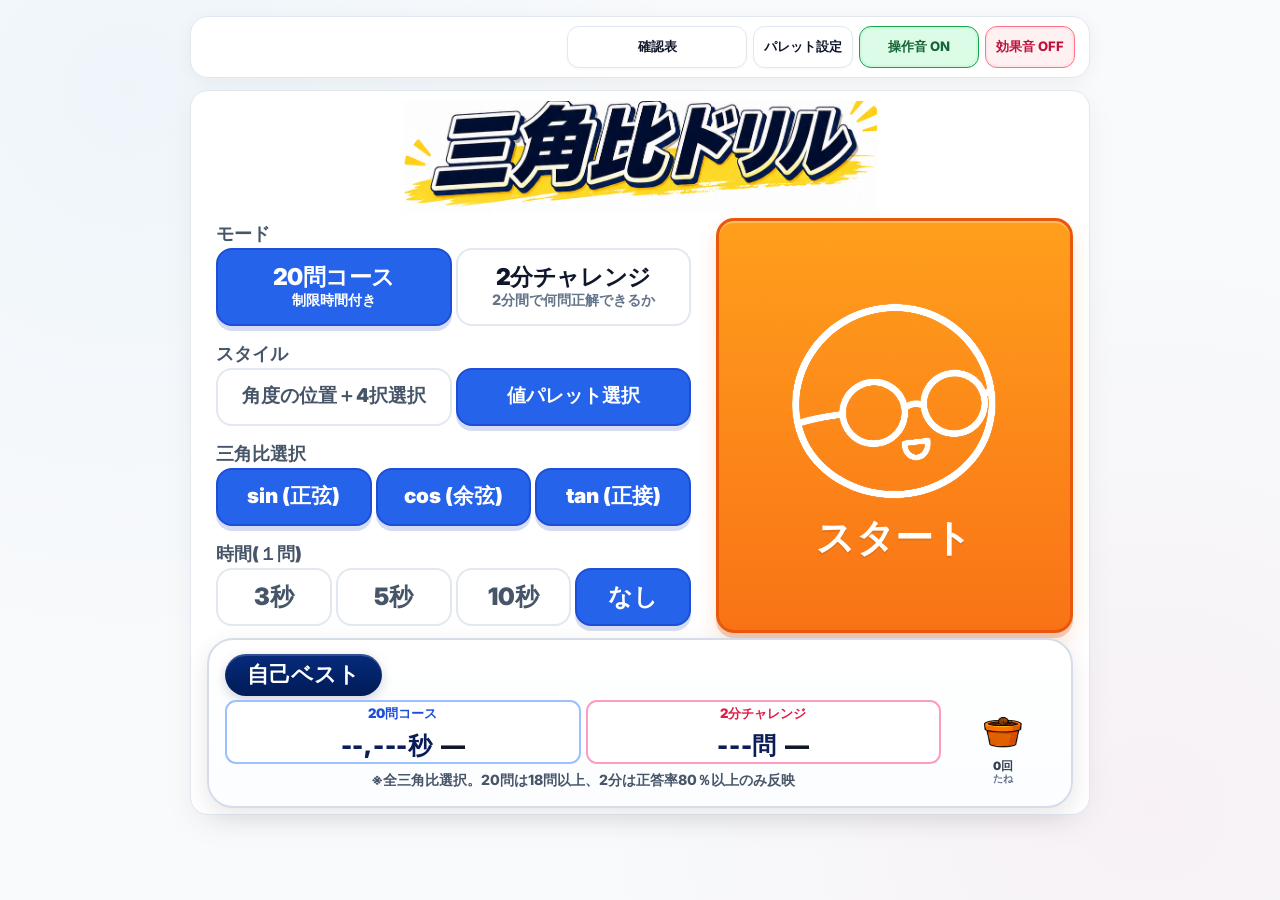
==== commit 3512a486: "Add files via upload" ====
--- a/index.html
+++ b/index.html
@@ -16,8 +16,8 @@
 <link crossorigin="" href="https://fonts.gstatic.com" rel="preconnect"/>
 <link href="https://fonts.googleapis.com/css2?family=Inter:wght@400;500;600;700;800&amp;display=swap" rel="stylesheet"/>
 <!-- Main Style -->
-<link href="css/style.css?v=126" rel="stylesheet"/>
-<link href="css/height-compact.css?v=126" rel="stylesheet"/>
+<link href="css/style.css?v=129" rel="stylesheet"/>
+<link href="css/height-compact.css?v=129" rel="stylesheet"/>
 </head>
 <body>
 <!-- Header HUD -->
@@ -336,10 +336,10 @@
 <!-- Victory Confetti Canvas -->
 <canvas id="confetti-canvas"></canvas>
 <!-- Scripts -->
-<script src="js/trig-data.js?v=126"></script>
-<script src="js/audio.js?v=126"></script>
-<script src="js/unit-circle.js?v=126"></script>
-<script src="js/pwa.js?v=126"></script>
-<script src="js/app.js?v=126"></script>
+<script src="js/trig-data.js?v=129"></script>
+<script src="js/audio.js?v=129"></script>
+<script src="js/unit-circle.js?v=129"></script>
+<script src="js/pwa.js?v=129"></script>
+<script src="js/app.js?v=129"></script>
 </body>
 </html>
--- a/css/height-compact.css
+++ b/css/height-compact.css
@@ -2543,44 +2543,7 @@
 }
 
 
-/* ===== v126: balanced header control widths + compact result actions above rank ===== */
-/* Let short labels use short boxes instead of evenly stretching every control. */
-.app-header .header-actions {
-  justify-content: center !important;
-}
-.app-header #btn-reference,
-.app-header #btn-palette-settings,
-.app-header #btn-sound,
-.app-header #btn-bgm-toggle,
-.app-header .mode-world-switcher,
-.app-header .mode-world-switcher .btn {
-  flex: 0 0 auto !important;
-  width: auto !important;
-  min-width: 0 !important;
-  white-space: nowrap !important;
-}
-.app-header #btn-reference,
-.app-header .mode-world-switcher .btn {
-  padding-inline: 7px !important;
-}
-.app-header #btn-palette-settings {
-  padding-inline: 8px !important;
-}
-.app-header #btn-sound {
-  padding-inline: 7px !important;
-}
-.app-header #btn-bgm-toggle {
-  padding-inline: 6px !important;
-}
-.app-header .mode-world-switcher {
-  display: inline-flex !important;
-  gap: 0 !important;
-}
-.app-header .mode-world-switcher[hidden],
-body:not(.secret-mode-available) .app-header #mode-world-switcher {
-  display: none !important;
-}
-
+/* ===== v127: v126 header width refinement is smartphone portrait TOP screen only ===== */
 /* Result actions now sit above the S/A/B/C rank result and use a thin height. */
 #result-screen .result-actions {
   width: min(100%, 520px) !important;
@@ -2627,44 +2590,62 @@
 }
 
 @media (max-width: 599px) and (orientation: portrait) {
-  .app-header {
+  body:has(#start-screen.active) .app-header {
     padding-inline: 2px !important;
   }
-  .app-header .header-actions {
+  body:has(#start-screen.active) .app-header .header-actions {
     display: flex !important;
     flex-wrap: nowrap !important;
     justify-content: center !important;
     gap: 2px !important;
     overflow: hidden !important;
   }
-  .app-header #btn-reference,
-  .app-header #btn-palette-settings,
-  .app-header #btn-sound,
-  .app-header #btn-bgm-toggle,
-  .app-header .mode-world-switcher .btn {
+  body:has(#start-screen.active) .app-header #btn-reference,
+  body:has(#start-screen.active) .app-header #btn-palette-settings,
+  body:has(#start-screen.active) .app-header #btn-sound,
+  body:has(#start-screen.active) .app-header #btn-bgm-toggle,
+  body:has(#start-screen.active) .app-header .mode-world-switcher,
+  body:has(#start-screen.active) .app-header .mode-world-switcher .btn {
+    flex: 0 0 auto !important;
+    width: auto !important;
+    min-width: 0 !important;
+    white-space: nowrap !important;
+  }
+  body:has(#start-screen.active) .app-header #btn-reference,
+  body:has(#start-screen.active) .app-header #btn-palette-settings,
+  body:has(#start-screen.active) .app-header #btn-sound,
+  body:has(#start-screen.active) .app-header #btn-bgm-toggle,
+  body:has(#start-screen.active) .app-header .mode-world-switcher .btn {
     min-height: 29px !important;
     height: 29px !important;
     line-height: 1 !important;
     letter-spacing: -.035em !important;
   }
-  /* Short text = narrow frame; long text receives only the width it needs. */
-  .app-header #btn-reference {
+  body:has(#start-screen.active) .app-header #btn-reference {
     padding-inline: 4px !important;
     font-size: clamp(.52rem, 2.12vw, .62rem) !important;
   }
-  .app-header #btn-palette-settings {
+  body:has(#start-screen.active) .app-header #btn-palette-settings {
     padding-inline: 4px !important;
     font-size: clamp(.48rem, 1.98vw, .58rem) !important;
   }
-  .app-header .mode-world-switcher .btn {
+  body:has(#start-screen.active) .app-header .mode-world-switcher {
+    display: inline-flex !important;
+    gap: 0 !important;
+  }
+  body:has(#start-screen.active) .app-header .mode-world-switcher[hidden],
+  body:not(.secret-mode-available):has(#start-screen.active) .app-header #mode-world-switcher {
+    display: none !important;
+  }
+  body:has(#start-screen.active) .app-header .mode-world-switcher .btn {
     padding-inline: 4px !important;
     font-size: clamp(.52rem, 2.12vw, .62rem) !important;
   }
-  .app-header #btn-sound {
+  body:has(#start-screen.active) .app-header #btn-sound {
     padding-inline: 4px !important;
     font-size: clamp(.48rem, 1.98vw, .58rem) !important;
   }
-  .app-header #btn-bgm-toggle {
+  body:has(#start-screen.active) .app-header #btn-bgm-toggle {
     padding-inline: 3px !important;
     font-size: clamp(.48rem, 1.98vw, .58rem) !important;
   }
@@ -2684,3 +2665,114 @@
     border-radius: 8px !important;
   }
 }
+
+
+/* ===== v128: smartphone portrait TOP header uses equal-width cells ===== */
+@media (max-width: 599px) and (orientation: portrait) {
+  /* Only the top screen is changed. Other screens/devices keep the previous layout. */
+  body:has(#start-screen.active) .app-header {
+    padding-inline: 2px !important;
+    overflow: hidden !important;
+  }
+
+  body:has(#start-screen.active) .app-header .header-actions {
+    display: grid !important;
+    grid-template-columns: repeat(4, minmax(0, 1fr)) !important;
+    align-items: stretch !important;
+    justify-content: stretch !important;
+    gap: 2px !important;
+    width: 100% !important;
+    min-width: 0 !important;
+    overflow: hidden !important;
+  }
+
+  /* After secret mode is unlocked, add the 表版/裏版 slot and split into five equal cells. */
+  body.secret-mode-available:has(#start-screen.active) .app-header .header-actions {
+    grid-template-columns: repeat(5, minmax(0, 1fr)) !important;
+  }
+
+  body:has(#start-screen.active) .app-header #btn-reference,
+  body:has(#start-screen.active) .app-header #btn-palette-settings,
+  body:has(#start-screen.active) .app-header #btn-sound,
+  body:has(#start-screen.active) .app-header #btn-bgm-toggle,
+  body:has(#start-screen.active) .app-header .mode-world-switcher {
+    width: 100% !important;
+    min-width: 0 !important;
+    max-width: none !important;
+    margin: 0 !important;
+  }
+
+  body:has(#start-screen.active) .app-header .mode-world-switcher {
+    display: inline-flex !important;
+  }
+  body:has(#start-screen.active) .app-header .mode-world-switcher[hidden],
+  body:not(.secret-mode-available):has(#start-screen.active) .app-header #mode-world-switcher {
+    display: none !important;
+  }
+
+  body:has(#start-screen.active) .app-header #btn-reference,
+  body:has(#start-screen.active) .app-header #btn-palette-settings,
+  body:has(#start-screen.active) .app-header #btn-sound,
+  body:has(#start-screen.active) .app-header #btn-bgm-toggle,
+  body:has(#start-screen.active) .app-header .mode-world-switcher .btn {
+    width: 100% !important;
+    min-width: 0 !important;
+    max-width: none !important;
+    flex: 1 1 auto !important;
+    min-height: 29px !important;
+    height: 29px !important;
+    padding: 2px 2px !important;
+    line-height: 1 !important;
+    white-space: nowrap !important;
+    overflow: hidden !important;
+    text-overflow: clip !important;
+    letter-spacing: -.035em !important;
+    font-size: clamp(.47rem, 1.95vw, .59rem) !important;
+  }
+
+  /* Slightly tighter text only where five-way split is active. */
+  body.secret-mode-available:has(#start-screen.active) .app-header #btn-reference,
+  body.secret-mode-available:has(#start-screen.active) .app-header #btn-palette-settings,
+  body.secret-mode-available:has(#start-screen.active) .app-header #btn-sound,
+  body.secret-mode-available:has(#start-screen.active) .app-header #btn-bgm-toggle,
+  body.secret-mode-available:has(#start-screen.active) .app-header .mode-world-switcher .btn {
+    font-size: clamp(.44rem, 1.82vw, .56rem) !important;
+    padding-inline: 1px !important;
+    letter-spacing: -.045em !important;
+  }
+}
+
+
+/* ===== v129: maximize header button text within equal-width cells on smartphone portrait TOP ===== */
+@media (max-width: 599px) and (orientation: portrait) {
+  body:has(#start-screen.active) .app-header #btn-reference,
+  body:has(#start-screen.active) .app-header #btn-palette-settings,
+  body:has(#start-screen.active) .app-header #btn-sound,
+  body:has(#start-screen.active) .app-header #btn-bgm-toggle,
+  body:has(#start-screen.active) .app-header .mode-world-switcher .btn {
+    font-size: clamp(.54rem, 2.15vw, .66rem) !important;
+    font-weight: 800 !important;
+    letter-spacing: -.03em !important;
+  }
+
+  /* Short 表版/裏版 labels can use the space more aggressively. */
+  body:has(#start-screen.active) .app-header .mode-world-switcher .btn {
+    font-size: clamp(.68rem, 2.75vw, .84rem) !important;
+    letter-spacing: -.015em !important;
+    font-weight: 900 !important;
+  }
+
+  /* Five-way layout: keep longer labels inside their cells while still larger than v128. */
+  body.secret-mode-available:has(#start-screen.active) .app-header #btn-reference,
+  body.secret-mode-available:has(#start-screen.active) .app-header #btn-palette-settings,
+  body.secret-mode-available:has(#start-screen.active) .app-header #btn-sound,
+  body.secret-mode-available:has(#start-screen.active) .app-header #btn-bgm-toggle {
+    font-size: clamp(.50rem, 1.98vw, .62rem) !important;
+    letter-spacing: -.045em !important;
+  }
+
+  body.secret-mode-available:has(#start-screen.active) .app-header .mode-world-switcher .btn {
+    font-size: clamp(.70rem, 2.85vw, .88rem) !important;
+    letter-spacing: -.01em !important;
+  }
+}
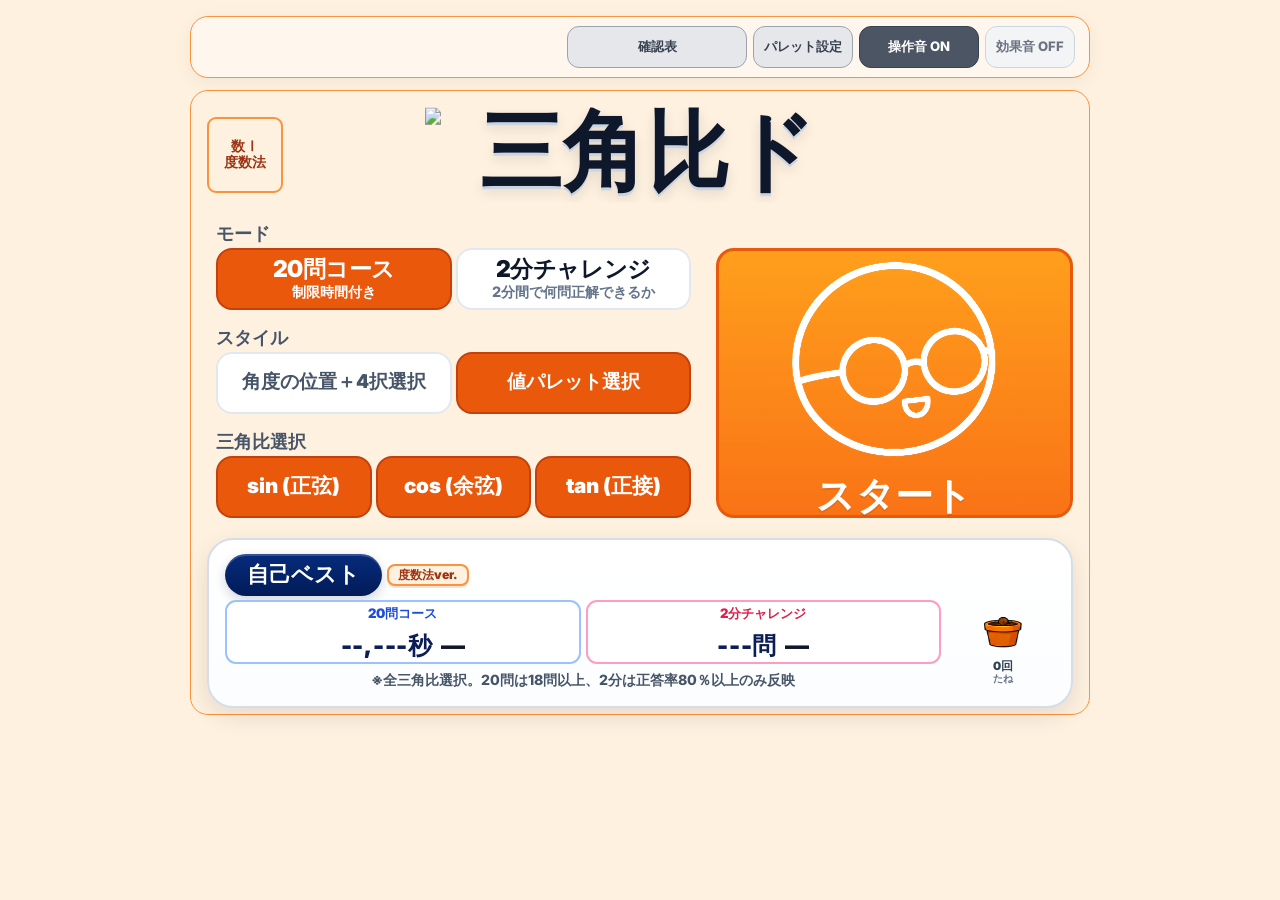
==== commit 84e71fb7: "Add files via upload" ====
--- a/index.html
+++ b/index.html
@@ -7,8 +7,8 @@
 <meta content="#ffffff" name="theme-color"/>
 <meta content="yes" name="apple-mobile-web-app-capable"/>
 <meta content="default" name="apple-mobile-web-app-status-bar-style"/>
-<title>三角比マスター (0°〜180°) - sin, cos, tan クイズ</title>
-<meta content="0度から180度までの三角比（sin, cos, tan）を半円・単位円と合わせて楽しく学べるスピードクイズ＆特訓Webアプリ" name="description"/>
+<title>三角比マスター - 度数法・弧度法 sin, cos, tan クイズ</title>
+<meta content="度数法と弧度法を切り替え、単位円と合わせてsin・cos・tanを学べるスピードクイズ＆特訓Webアプリ" name="description"/>
 <link href="manifest.webmanifest" rel="manifest"/>
 <link href="assets/start-face.png" rel="apple-touch-icon"/>
 <!-- Google Fonts -->
@@ -16,20 +16,20 @@
 <link crossorigin="" href="https://fonts.gstatic.com" rel="preconnect"/>
 <link href="https://fonts.googleapis.com/css2?family=Inter:wght@400;500;600;700;800&amp;display=swap" rel="stylesheet"/>
 <!-- Main Style -->
-<link href="css/style.css?v=129" rel="stylesheet"/>
-<link href="css/height-compact.css?v=129" rel="stylesheet"/>
+<link href="css/style.css?v=155" rel="stylesheet"/>
+<link href="css/height-compact.css?v=155" rel="stylesheet"/>
 </head>
 <body>
 <!-- Header HUD -->
 <header class="app-header">
 <div class="header-actions">
 <span aria-label="20問コース経過時間" class="course-elapsed-timer course-elapsed-timer-header" hidden="" id="course-elapsed-timer-header">⏱ 0:00.0</span>
+<span class="mode-world-switcher" hidden="" id="mode-world-switcher">
+<button class="btn mode-world-btn" id="btn-normal-mode" title="表版に切り替える" type="button">裏版</button>
+<button class="btn mode-world-btn" id="btn-secret-mode" title="裏版に切り替える" type="button">表版</button>
+</span>
 <button class="btn" id="btn-reference" title="三角比確認表">確認表</button>
 <button class="btn btn-palette-settings" id="btn-palette-settings" title="値パレットの配置を設定" type="button">パレット設定</button>
-<span class="mode-world-switcher" hidden="" id="mode-world-switcher">
-<button class="btn mode-world-btn" id="btn-normal-mode" title="通常版へ" type="button">表版</button>
-<button class="btn mode-world-btn" id="btn-secret-mode" title="裏版へ" type="button">裏版</button>
-</span>
 <button class="btn active" id="btn-sound" title="操作音オン・オフ">操作音 ON</button>
 <button class="btn" id="btn-bgm-toggle" title="効果音オン・オフ">効果音 OFF</button>
 </div>
@@ -77,7 +77,10 @@
              1. Start & Settings Screen
              ========================================== -->
 <section class="screen-view active" id="start-screen">
-<div class="settings-card"><div class="drill-title"><img alt="三角比ドリル" class="drill-title-image" src="assets/title-sankakuhidoriru-reference.png"/></div>
+<div class="settings-card"><div class="title-row">
+<button aria-pressed="false" class="angle-notation-btn" id="btn-angle-notation" title="度数法と弧度法を切り替える" type="button"><span>数Ⅰ</span><span>度数法</span></button>
+<div class="drill-title"><img alt="三角比ドリル" class="drill-title-image" src="assets/title-sankakuhidoriru-transparent-v1.png"/></div>
+</div>
 <!-- Nickname Input -->
 <!-- Mode Selection -->
 <div class="settings-group">
@@ -129,21 +132,10 @@
 </label>
 </div>
 </div>
-<!-- Time Limit -->
-<div class="settings-group" id="time-limit-group">
-<div class="settings-section-title">時間(１問)</div>
-<div class="options-group">
-<label class="pill-option secret-time-option" hidden=""><input name="time-limit" type="radio" value="2"/><span class="pill-label">2秒</span></label>
-<label class="pill-option"><input name="time-limit" type="radio" value="3"/><span class="pill-label">3秒</span></label>
-<label class="pill-option"><input name="time-limit" type="radio" value="5"/><span class="pill-label">5秒</span></label>
-<label class="pill-option"><input name="time-limit" type="radio" value="10"/><span class="pill-label">10秒</span></label>
-<label class="pill-option"><input checked="" name="time-limit" type="radio" value="0"/><span class="pill-label">なし</span></label>
-</div>
-</div>
 <!-- Notation Format Toggle -->
 <button class="btn btn-primary btn-large start-quiz-btn" id="btn-start-quiz"><span class="start-btn-label">スタート</span><img alt="" class="start-btn-icon" src="assets/start-icon-white.png"/></button>
-<div aria-live="polite" class="personal-best-card"><div class="personal-best-main">
-<div class="personal-best-head">自己ベスト</div>
+<div class="personal-best-wrap"><div aria-live="polite" class="personal-best-card"><div class="personal-best-main">
+<div class="personal-best-heading-row"><div class="personal-best-head">自己ベスト</div><span class="personal-best-version" id="personal-best-version">度数法ver.</span></div>
 <div class="personal-best-grid">
 <div class="personal-best-entry personal-best-entry-20">
 <div class="pb-course-name">20問コース</div>
@@ -165,7 +157,7 @@
 </div></div>
 </div>
 <div class="personal-best-note" id="personal-best-note">※sin・cos・tan全選択かつ18問以上正解した記録のみ反映</div>
-</div><div aria-live="polite" class="personal-best-plant" id="personal-best-plant"></div></div>
+</div><div aria-live="polite" class="personal-best-plant" id="personal-best-plant"></div></div></div>
 </div>
 </section>
 <!-- ==========================================
@@ -204,10 +196,10 @@
 <span class="q-func func-sin" id="question-func">sin</span>
 <span class="q-angle" id="question-angle">135°</span>
 <span aria-label="残り時間" class="visual-hourglass visual-clock-timer" id="visual-timer" role="img">
-<span aria-hidden="true" class="visual-clock-face"><span class="visual-clock-hand"></span></span>
 <span aria-hidden="true" class="challenge-time-text" id="challenge-time-text"></span>
 </span>
 <span class="quiz-progress-text" id="quiz-progress-text">１問目</span>
+<span aria-label="20問コース経過時間" class="course-elapsed-timer course-elapsed-timer-question" hidden="" id="course-elapsed-timer-question">⏱ 0:00.0</span>
 </div><div class="quiz-problem-layout"><div class="quiz-left-panel"><div class="circle-answer-section" id="circle-answer-section">
 <div class="answer-step answer-step-large" id="step-angle-label">① 角度の位置を選ぶ</div>
 <div class="unit-circle-wrapper" id="quiz-unit-circle"></div>
@@ -230,9 +222,13 @@
 <div class="explanation-card" id="explanation-card">
 <div id="explanation-text"></div>
 </div>
+<!-- Combo / best telop: fixed reserved band above footer -->
+<div class="engagement-rail engagement-rail-lower" id="engagement-rail" aria-live="polite">
+  <div class="engagement-popup" id="engagement-popup"></div>
+</div>
 <!-- Card Footer (Next & Quit) -->
 <div class="quiz-footer">
-<div class="tap-next-hint" id="tap-next-hint" style="display:none;">画面をタップして次の問題へ</div>
+<div class="tap-next-hint" id="tap-next-hint" style="display:none;">画面をタップ 次の問題</div>
 <div class="stop-control-wrap" id="stop-control-wrap">
 <span aria-label="20問コース経過時間" class="course-elapsed-timer course-elapsed-timer-stop" hidden="" id="course-elapsed-timer-stop">⏱ 0:00.0</span>
 <button class="btn btn-stop" id="btn-quit-quiz">■ ストップ</button>
@@ -256,7 +252,7 @@
 <button class="btn btn-primary btn-large" id="btn-restart-quiz">もう一度挑戦</button>
 <button class="btn btn-large" id="btn-back-to-home">ホームに戻る</button>
 </div><div class="rank-badge rank-s" id="result-rank-badge">S</div>
-<h2>クイズ結果発表！</h2>
+<h2>結果発表！</h2>
 <div class="result-stats-grid">
 <div class="result-stat-item">
 <div class="result-stat-label">スコア</div>
@@ -336,10 +332,10 @@
 <!-- Victory Confetti Canvas -->
 <canvas id="confetti-canvas"></canvas>
 <!-- Scripts -->
-<script src="js/trig-data.js?v=129"></script>
-<script src="js/audio.js?v=129"></script>
-<script src="js/unit-circle.js?v=129"></script>
-<script src="js/pwa.js?v=129"></script>
-<script src="js/app.js?v=129"></script>
+<script src="js/trig-data.js?v=155"></script>
+<script src="js/audio.js?v=155"></script>
+<script src="js/unit-circle.js?v=155"></script>
+<script src="js/pwa.js?v=155"></script>
+<script src="js/app.js?v=155"></script>
 </body>
 </html>
--- a/css/style.css
+++ b/css/style.css
@@ -1114,15 +1114,37 @@
 }
 
 .rank-badge {
+    --rank-character-image: none;
     font-size: 3.8rem;
     font-weight: 900;
     font-family: var(--font-math);
     line-height: 1;
     padding: 12px 30px;
+    margin-block: 14px;
     border-radius: 20px;
     border: 3px solid;
+    position: relative;
+    overflow: visible;
     animation: rank-appear 0.6s cubic-bezier(0.175, 0.885, 0.32, 1.275);
 }
+
+.rank-badge::after {
+    content: "";
+    position: absolute;
+    left: calc(100% + 10px);
+    top: 50%;
+    width: clamp(96px, 13vw, 132px);
+    aspect-ratio: 1;
+    transform: translateY(-50%);
+    background: var(--rank-character-image) center / contain no-repeat;
+    pointer-events: none;
+}
+
+.rank-badge.rank-s-plus { --rank-character-image: url("../assets/rank-s-plus-pompons.png"); }
+.rank-badge.rank-s { --rank-character-image: url("../assets/rank-s-guts-pose.png"); }
+.rank-badge.rank-a { --rank-character-image: url("../assets/rank-a-clapping.png"); }
+.rank-badge.rank-b { --rank-character-image: url("../assets/rank-b-whistle.png"); }
+.rank-badge.rank-c { --rank-character-image: url("../assets/rank-c-all-fours.png"); }
 
 .rank-badge.rank-s-plus, .rank-badge.rank-s {
     color: var(--color-gold);
@@ -1231,6 +1253,11 @@
     background: #64748b;
     color: #fff;
     font-size: 0.9rem;
+    margin-block: 0;
+}
+
+.rank-badge.rank-unranked::after {
+    display: none;
 }
 
 .history-item {
@@ -8376,3 +8403,228 @@
 #quiz-screen .answer-focus-value {
     font-family: "Century" !important;
 }
+
+
+/* ===== Engagement layer: combo / best chase / secret awakening ===== */
+#quiz-screen .best-chase-badge {
+    position: absolute;
+    z-index: 24;
+    top: 54px;
+    left: 50%;
+    transform: translate(-50%, -8px) scale(.92);
+    opacity: 0;
+    pointer-events: none;
+    padding: 7px 14px;
+    border-radius: 999px;
+    background: rgba(15, 23, 42, .92);
+    color: #fff;
+    font-family: "Century", serif;
+    font-size: clamp(.82rem, 2.6vw, 1rem);
+    font-weight: 700;
+    letter-spacing: .02em;
+    box-shadow: 0 8px 22px rgba(15, 23, 42, .22);
+    transition: opacity .18s ease, transform .22s ease;
+    white-space: nowrap;
+}
+#quiz-screen .best-chase-badge.active {
+    opacity: 1;
+    transform: translate(-50%, 0) scale(1);
+}
+#quiz-screen .best-chase-badge.new-best {
+    font-size: clamp(.95rem, 3vw, 1.16rem);
+    font-weight: 800;
+}
+
+#quiz-screen.secret-awakened .quiz-main-card {
+    animation: secretAwakenCardPulse 1.15s ease-in-out infinite alternate;
+}
+#quiz-screen.secret-awakened #quiz-unit-circle {
+    filter: drop-shadow(0 0 9px rgba(124, 58, 237, .48))
+            drop-shadow(0 0 18px rgba(59, 130, 246, .28));
+}
+#quiz-screen.secret-awakened .combo-badge {
+    opacity: 1;
+    transform: scale(1.12);
+    text-shadow: 0 0 10px rgba(255,255,255,.55);
+}
+body.secret-awakened-play::after {
+    content: "";
+    position: fixed;
+    inset: 0;
+    z-index: 2;
+    pointer-events: none;
+    box-shadow: inset 0 0 46px rgba(124, 58, 237, .19);
+    animation: secretAwakenEdgePulse 1.1s ease-in-out infinite alternate;
+}
+@keyframes secretAwakenCardPulse {
+    from { box-shadow: 0 10px 28px rgba(15,23,42,.08), 0 0 0 rgba(124,58,237,0); }
+    to   { box-shadow: 0 12px 34px rgba(15,23,42,.10), 0 0 24px rgba(124,58,237,.28); }
+}
+@keyframes secretAwakenEdgePulse {
+    from { opacity: .45; }
+    to { opacity: 1; }
+}
+@media (max-width: 599px) and (orientation: portrait) {
+    #quiz-screen .best-chase-badge {
+        top: 44px;
+        padding: 5px 10px;
+        font-size: .78rem;
+    }
+}
+\n\n/* ===== engagement visibility hotfix ===== */\n#engagement-popup.engagement-popup {\n  position: fixed !important;\n  z-index: 2147483000 !important;\n  top: max(62px, calc(env(safe-area-inset-top) + 52px)) !important;\n  left: 50% !important;\n  transform: translate(-50%, -10px) scale(.92) !important;\n  opacity: 0 !important;\n  visibility: hidden !important;\n  pointer-events: none !important;\n  min-width: max-content !important;\n  max-width: calc(100vw - 24px) !important;\n  padding: 8px 16px !important;\n  border-radius: 999px !important;\n  background: rgba(15,23,42,.94) !important;\n  color: #fff !important;\n  border: 1px solid rgba(255,255,255,.25) !important;\n  box-shadow: 0 8px 28px rgba(0,0,0,.28) !important;\n  font-family: \"Century\", serif !important;\n  font-weight: 800 !important;\n  font-size: clamp(.95rem, 4vw, 1.25rem) !important;\n  line-height: 1.1 !important;\n  white-space: nowrap !important;\n  transition: opacity .16s ease, transform .18s ease, visibility .16s ease !important;\n}\n#engagement-popup.engagement-popup.active {\n  opacity: 1 !important;\n  visibility: visible !important;\n  transform: translate(-50%, 0) scale(1) !important;\n}\n#engagement-popup.engagement-popup.new-best {\n  font-size: clamp(1.05rem, 4.5vw, 1.38rem) !important;\n}\n#engagement-popup.engagement-popup.awakening {\n  box-shadow: 0 0 18px rgba(124,58,237,.72), 0 8px 28px rgba(0,0,0,.28) !important;\n}\n@media (max-width: 599px) and (orientation: portrait) {\n  #engagement-popup.engagement-popup {\n    top: max(48px, calc(env(safe-area-inset-top) + 42px)) !important;\n    padding: 7px 12px !important;\n    font-size: .98rem !important;\n  }\n}\n
+
+/* ===== v129 combo telop rail ===== */
+#quiz-screen .combo-badge { display:none !important; }
+#quiz-screen .engagement-rail {
+  min-height: 32px;
+  height: 32px;
+  display:flex;
+  align-items:center;
+  justify-content:center;
+  padding:2px 8px;
+  margin: 2px auto 0;
+  width:min(520px, calc(100% - 12px));
+  pointer-events:none;
+  position:relative;
+  z-index:30;
+}
+#quiz-screen #engagement-popup.engagement-popup {
+  position:relative !important;
+  inset:auto !important;
+  transform:translateY(-3px) scale(.96) !important;
+  opacity:0 !important;
+  visibility:hidden !important;
+  min-width:0 !important;
+  max-width:100% !important;
+  width:auto !important;
+  padding:4px 14px !important;
+  border-radius:999px !important;
+  background:rgba(15,23,42,.92) !important;
+  color:#fff !important;
+  border:1px solid rgba(255,255,255,.22) !important;
+  box-shadow:0 4px 14px rgba(0,0,0,.18) !important;
+  font-family:"Century", serif !important;
+  font-weight:800 !important;
+  font-size:clamp(.78rem, 2.5vw, .98rem) !important;
+  line-height:1.05 !important;
+  white-space:nowrap !important;
+  transition:opacity .14s ease, transform .17s ease, visibility .14s ease !important;
+}
+#quiz-screen #engagement-popup.engagement-popup.active {
+  opacity:1 !important;
+  visibility:visible !important;
+  transform:translateY(0) scale(1) !important;
+}
+#quiz-screen #engagement-popup.engagement-popup.combo-pop {
+  background:linear-gradient(135deg, rgba(217,119,6,.96), rgba(234,88,12,.95)) !important;
+}
+#quiz-screen #engagement-popup.engagement-popup.new-best {
+  background:linear-gradient(135deg, rgba(5,150,105,.97), rgba(16,185,129,.95)) !important;
+}
+
+
+#quiz-screen #quiz-unit-circle.combo-ring-pulse {
+  animation:comboRingPulse .62s ease-out;
+}
+#quiz-screen #quiz-unit-circle.combo-ring-pulse-strong {
+  animation:comboRingPulseStrong 1.05s ease-out;
+}
+@keyframes comboRingPulse {
+  0% { filter:drop-shadow(0 0 0 rgba(59,130,246,0)); transform:scale(1); }
+  40% { filter:drop-shadow(0 0 12px rgba(59,130,246,.55)); transform:scale(1.018); }
+  100% { filter:drop-shadow(0 0 0 rgba(59,130,246,0)); transform:scale(1); }
+}
+@keyframes comboRingPulseStrong {
+  0% { filter:drop-shadow(0 0 0 rgba(124,58,237,0)); transform:scale(1); }
+  30% { filter:drop-shadow(0 0 18px rgba(124,58,237,.72)) drop-shadow(0 0 28px rgba(59,130,246,.34)); transform:scale(1.028); }
+  70% { filter:drop-shadow(0 0 10px rgba(124,58,237,.42)); transform:scale(1.012); }
+  100% { filter:drop-shadow(0 0 0 rgba(124,58,237,0)); transform:scale(1); }
+}
+#quiz-screen.secret-awakened .quiz-main-card {
+  animation:secretAwakenCardPulse 1.15s ease-in-out infinite alternate;
+}
+body.secret-awakened-play::after {
+  content:"";
+  position:fixed;
+  inset:0;
+  z-index:2;
+  pointer-events:none;
+  box-shadow:inset 0 0 48px rgba(124,58,237,.18), inset 0 0 18px rgba(59,130,246,.12);
+  animation:secretAwakenEdgePulse 1.1s ease-in-out infinite alternate;
+}
+@media (max-width:599px) and (orientation:portrait) {
+  #quiz-screen .engagement-rail {
+    min-height:27px;
+    height:27px;
+    margin-top:0;
+  }
+  #quiz-screen #engagement-popup.engagement-popup {
+    padding:3px 10px !important;
+    font-size:.76rem !important;
+  }
+}
+
+
+/* ===== v129 lower combo telop ===== */
+#quiz-screen .combo-badge { display:none !important; }
+#quiz-screen .engagement-rail.engagement-rail-lower {
+  position: relative !important;
+  width: min(520px, calc(100% - 18px)) !important;
+  height: 34px !important;
+  min-height: 34px !important;
+  flex: 0 0 34px !important;
+  margin: 4px auto 3px !important;
+  display: flex !important;
+  align-items: center !important;
+  justify-content: center !important;
+  pointer-events: none !important;
+  z-index: 25 !important;
+  overflow: visible !important;
+}
+#quiz-screen .engagement-rail-lower #engagement-popup.engagement-popup {
+  position: absolute !important;
+  left: 50% !important;
+  top: 50% !important;
+  inset: auto !important;
+  transform: translate(-50%, -50%) scale(.96) !important;
+  opacity: 0 !important;
+  visibility: hidden !important;
+  pointer-events: none !important;
+  max-width: calc(100% - 8px) !important;
+  min-width: 0 !important;
+  padding: 5px 15px !important;
+  border-radius: 999px !important;
+  background: rgba(15,23,42,.90) !important;
+  color: #fff !important;
+  border: 1px solid rgba(255,255,255,.22) !important;
+  box-shadow: 0 4px 14px rgba(0,0,0,.16) !important;
+  font-family: "Century", serif !important;
+  font-size: clamp(.8rem, 2.5vw, 1rem) !important;
+  font-weight: 800 !important;
+  line-height: 1.05 !important;
+  white-space: nowrap !important;
+  transition: opacity .14s ease, transform .17s ease, visibility .14s ease !important;
+}
+#quiz-screen .engagement-rail-lower #engagement-popup.engagement-popup.active {
+  opacity: 1 !important;
+  visibility: visible !important;
+  transform: translate(-50%, -50%) scale(1) !important;
+}
+#quiz-screen .engagement-rail-lower #engagement-popup.engagement-popup.combo-pop {
+  background: linear-gradient(135deg, rgba(37,99,235,.96), rgba(14,165,233,.94)) !important;
+}
+#quiz-screen .engagement-rail-lower #engagement-popup.engagement-popup.new-best {
+  background: linear-gradient(135deg, rgba(5,150,105,.97), rgba(16,185,129,.95)) !important;
+}
+@media (max-width:599px) and (orientation:portrait) {
+  #quiz-screen .engagement-rail.engagement-rail-lower {
+    height: 29px !important;
+    min-height: 29px !important;
+    flex-basis: 29px !important;
+    margin: 2px auto !important;
+  }
+  #quiz-screen .engagement-rail-lower #engagement-popup.engagement-popup {
+    padding: 4px 11px !important;
+    font-size: .76rem !important;
+  }
+}
--- a/css/height-compact.css
+++ b/css/height-compact.css
@@ -164,6 +164,339 @@
   }
 }
 
+/* ===== v139 notation polish and independent growth styling ===== */
+body.radian-mode #start-screen .drill-title-image {
+  mix-blend-mode: multiply !important;
+}
+
+#start-screen .personal-best-wrap > .personal-best-version {
+  top: 6px !important;
+  left: 108px !important;
+  right: auto !important;
+}
+@media (max-width: 599px) and (orientation: portrait) {
+  #start-screen .personal-best-wrap > .personal-best-version {
+    top: 6px !important;
+    left: 108px !important;
+    right: auto !important;
+  }
+}
+
+@media (min-width: 600px) and (max-height: 500px) and (orientation: landscape) {
+  #start-screen .personal-best-wrap > .personal-best-version {
+    top: 6px !important;
+    left: 108px !important;
+    right: auto !important;
+  }
+}
+
+body:not(.radian-mode) #start-screen .angle-notation-btn,
+body:not(.radian-mode) #start-screen .personal-best-version {
+  color: #9a3412 !important;
+  border-color: #fb923c !important;
+  background: #fff1df !important;
+  box-shadow: 0 2px 0 rgba(194, 65, 12, .15) !important;
+}
+body:not(.radian-mode) #start-screen .mode-tab.active,
+body:not(.radian-mode) #start-screen .pill-option.selected-card,
+body:not(.radian-mode) #start-screen .pill-option:has(input:checked) {
+  color: #fff !important;
+  border-color: #c2410c !important;
+  background: #ea580c !important;
+  box-shadow: 0 3px 0 #9a3412 !important;
+}
+body:not(.radian-mode) #start-screen .mode-tab.active *,
+body:not(.radian-mode) #start-screen .pill-option:has(input:checked) * {
+  color: #fff !important;
+}
+
+#quiz-screen .question-display .q-angle {
+  margin-left: -6px !important;
+}
+
+#start-screen .personal-best-plant.radian-plant .plant-sprite-sheet,
+.achievement-growth-visual.radian-growth .plant-sprite-sheet {
+  filter: hue-rotate(105deg) saturate(1.18) !important;
+}
+#start-screen .personal-best-plant.radian-plant .plant-progress {
+  color: #047857 !important;
+}
+.achievement-growth-visual.radian-growth {
+  background: #ecfdf5 !important;
+  box-shadow: 0 0 0 4px rgba(16, 185, 129, .22), 0 12px 28px rgba(5, 150, 105, .20) !important;
+}
+.achievement-growth-visual.radian-growth::after {
+  border-color: #10b981 !important;
+}
+
+body.radian-mode #reference-screen .reference-side-heading {
+  min-height: 98px !important;
+  height: 98px !important;
+  max-height: 98px !important;
+  padding-block: 7px !important;
+}
+body.radian-mode #reference-screen .side-heading-value {
+  min-height: 50px !important;
+  height: 50px !important;
+  max-height: 50px !important;
+  padding-block: 3px !important;
+  align-items: center !important;
+  justify-content: center !important;
+}
+
+/* ===== v141 no per-question timer + accessible desktop/tablet controls ===== */
+#start-screen #time-limit-group { display: none !important; }
+
+@media (max-width: 599px) and (orientation: portrait) {
+  #start-screen .personal-best-wrap > .personal-best-version {
+    top: 9px !important;
+  }
+}
+
+@media (min-width: 600px) {
+  body:has(#start-screen.active) #start-screen .settings-card {
+    grid-template-rows: auto repeat(3, auto) auto !important;
+  }
+  #start-screen #btn-start-quiz.start-quiz-btn {
+    grid-column: 2 !important;
+    grid-row: 2 / 5 !important;
+  }
+  #start-screen .personal-best-wrap {
+    grid-column: 1 / 3 !important;
+    grid-row: 5 !important;
+    width: 100% !important;
+    align-self: end !important;
+  }
+  #start-screen .personal-best-wrap > .personal-best-card {
+    width: 100% !important;
+  }
+}
+
+@media (min-width: 600px) and (max-height: 500px) and (orientation: landscape) {
+  body:has(#start-screen.active) #start-screen .settings-card {
+    grid-template-rows: 54px repeat(3, 44px) minmax(96px, 1fr) !important;
+  }
+  #start-screen #btn-start-quiz.start-quiz-btn {
+    grid-row: 2 / 5 !important;
+  }
+  #start-screen .personal-best-wrap {
+    grid-row: 5 !important;
+    min-height: 96px !important;
+    height: 96px !important;
+    max-height: 96px !important;
+  }
+}
+
+@media (min-width: 600px) and (min-height: 501px) {
+  #quiz-screen.palette-mode .palette-standard-grid .palette-btn {
+    min-height: 72px !important;
+    padding: 7px 5px !important;
+    border-width: 2px !important;
+    border-radius: 13px !important;
+    font-size: clamp(1.15rem, 1.75vw, 1.42rem) !important;
+  }
+  body.secret-mode-unlocked #quiz-screen.palette-mode .palette-standard-grid .palette-btn,
+  body.secret-mode-unlocked #quiz-screen.palette-mode .palette-secret-grid .palette-btn {
+    min-height: 54px !important;
+    padding: 5px 3px !important;
+    border-width: 2px !important;
+    border-radius: 11px !important;
+    font-size: clamp(.94rem, 1.32vw, 1.12rem) !important;
+  }
+  body.secret-mode-unlocked #quiz-screen.palette-mode .palette-secret-grid .palette-btn.value-compact {
+    font-size: clamp(.82rem, 1.15vw, .98rem) !important;
+  }
+  body.secret-mode-unlocked #quiz-screen.palette-mode .palette-secret-grid .palette-btn.value-very-compact {
+    font-size: clamp(.72rem, 1vw, .87rem) !important;
+  }
+  #quiz-screen #btn-quit-quiz,
+  #quiz-screen .stop-choice-buttons .btn {
+    min-width: 132px !important;
+    min-height: 46px !important;
+    height: 46px !important;
+    padding: 8px 14px !important;
+    border-width: 2px !important;
+    border-radius: 12px !important;
+    font-size: 1rem !important;
+  }
+  body.quiz-20-mode:has(#quiz-screen.active) #quiz-screen.palette-mode .question-display {
+    padding-right: 140px !important;
+  }
+  body.quiz-20-mode:has(#quiz-screen.active) #quiz-screen.palette-mode #course-elapsed-timer-question:not([hidden]) {
+    right: 9px !important;
+    min-width: 118px !important;
+    min-height: 42px !important;
+    height: 42px !important;
+    padding: 5px 10px !important;
+    border-width: 2px !important;
+    border-radius: 11px !important;
+    font-size: 1.08rem !important;
+  }
+  #quiz-screen.palette-mode.three-minute-mode .question-display {
+    padding-right: 124px !important;
+  }
+  #quiz-screen.palette-mode.three-minute-mode .visual-clock-timer {
+    width: 108px !important;
+    min-width: 108px !important;
+    height: 42px !important;
+    padding: 5px 9px !important;
+    border-width: 2px !important;
+    border-radius: 11px !important;
+  }
+  #quiz-screen.palette-mode.three-minute-mode .challenge-time-text {
+    font-size: 1.05rem !important;
+  }
+}
+
+/* ===== v140 final overrides (keep last) ===== */
+@media (min-width: 600px) and (max-height: 500px) and (orientation: landscape) {
+  #start-screen .title-row {
+    grid-column: 1 !important;
+    grid-row: 1 !important;
+  }
+  #start-screen .personal-best-wrap {
+    grid-column: 1 / 3 !important;
+    grid-row: 6 !important;
+    align-self: end !important;
+    width: 100% !important;
+    min-height: 96px !important;
+    height: 96px !important;
+    max-height: 96px !important;
+    overflow: visible !important;
+  }
+  #start-screen .personal-best-wrap > .personal-best-card {
+    width: 100% !important;
+    min-height: 96px !important;
+    height: 96px !important;
+    max-height: 96px !important;
+  }
+}
+
+body.radian-mode #reference-screen .reference-side-heading {
+  min-height: 108px !important;
+  height: 108px !important;
+  max-height: 108px !important;
+  gap: 1px !important;
+  padding-block: 7px !important;
+}
+body.radian-mode #reference-screen .side-heading-top {
+  gap: 4px !important;
+  margin-bottom: 0 !important;
+}
+body.radian-mode #reference-screen .side-heading-value {
+  min-height: 58px !important;
+  height: 58px !important;
+  max-height: 58px !important;
+  margin-top: -3px !important;
+  padding-block: 2px !important;
+}
+
+body.radian-mode.secret-mode-unlocked:has(#start-screen.active) {
+  background: #dbeafe !important;
+  background-image: none !important;
+}
+body.radian-mode.secret-mode-unlocked:has(#start-screen.active) .app-header,
+body.radian-mode.secret-mode-unlocked:has(#start-screen.active) #start-screen .settings-card {
+  background: #eff6ff !important;
+  background-image: none !important;
+  border-color: #60a5fa !important;
+}
+body.radian-mode.secret-mode-unlocked:has(#start-screen.active) #start-screen .settings-group,
+body.radian-mode.secret-mode-unlocked:has(#start-screen.active) #start-screen .personal-best-card {
+  background: #e0f2fe !important;
+  background-image: none !important;
+}
+body.radian-mode.secret-mode-unlocked:has(#start-screen.active) #start-screen .personal-best-entry-secret,
+body.radian-mode.secret-mode-unlocked:has(#start-screen.active) #start-screen .pill-option:not(.selected-card),
+body.radian-mode.secret-mode-unlocked:has(#start-screen.active) #start-screen .mode-tab:not(.active) {
+  background: #f0f9ff !important;
+}
+body.radian-mode.secret-mode-unlocked:has(#start-screen.active) #btn-start-quiz,
+body.radian-mode.secret-mode-unlocked:has(#start-screen.active) #btn-start-quiz:hover {
+  color: #fff !important;
+  background: #3b82f6 !important;
+  border-color: #2563eb !important;
+  box-shadow: none !important;
+  transform: none !important;
+  filter: none !important;
+}
+
+/* ===== v140 landscape, reference values, and 数Ⅱ裏版 ===== */
+@media (min-width: 600px) and (max-height: 500px) and (orientation: landscape) {
+  body:has(#start-screen.active) #start-screen .settings-card {
+    grid-template-rows: 36px repeat(4, 44px) minmax(96px, 1fr) !important;
+  }
+  #start-screen .title-row {
+    grid-column: 1 !important;
+    grid-row: 1 !important;
+  }
+  #start-screen .personal-best-wrap {
+    grid-column: 1 / 3 !important;
+    grid-row: 6 !important;
+    align-self: end !important;
+    width: 100% !important;
+    min-height: 96px !important;
+    height: 96px !important;
+    max-height: 96px !important;
+    overflow: visible !important;
+  }
+  #start-screen .personal-best-wrap > .personal-best-card {
+    width: 100% !important;
+    min-height: 96px !important;
+    height: 96px !important;
+    max-height: 96px !important;
+  }
+}
+
+body.radian-mode #reference-screen .reference-side-heading {
+  min-height: 108px !important;
+  height: 108px !important;
+  max-height: 108px !important;
+  gap: 1px !important;
+  padding-block: 7px !important;
+}
+body.radian-mode #reference-screen .side-heading-top {
+  gap: 4px !important;
+  margin-bottom: 0 !important;
+}
+body.radian-mode #reference-screen .side-heading-value {
+  min-height: 58px !important;
+  height: 58px !important;
+  max-height: 58px !important;
+  margin-top: -3px !important;
+  padding-block: 2px !important;
+}
+
+body.radian-mode.secret-mode-unlocked:has(#start-screen.active) {
+  background: #dbeafe !important;
+  background-image: none !important;
+}
+body.radian-mode.secret-mode-unlocked:has(#start-screen.active) .app-header,
+body.radian-mode.secret-mode-unlocked:has(#start-screen.active) #start-screen .settings-card {
+  background: #eff6ff !important;
+  background-image: none !important;
+  border-color: #60a5fa !important;
+}
+body.radian-mode.secret-mode-unlocked:has(#start-screen.active) #start-screen .settings-group,
+body.radian-mode.secret-mode-unlocked:has(#start-screen.active) #start-screen .personal-best-card {
+  background: #e0f2fe !important;
+  background-image: none !important;
+}
+body.radian-mode.secret-mode-unlocked:has(#start-screen.active) #start-screen .personal-best-entry-secret,
+body.radian-mode.secret-mode-unlocked:has(#start-screen.active) #start-screen .pill-option:not(.selected-card),
+body.radian-mode.secret-mode-unlocked:has(#start-screen.active) #start-screen .mode-tab:not(.active) {
+  background: #f0f9ff !important;
+}
+body.radian-mode.secret-mode-unlocked:has(#start-screen.active) #btn-start-quiz,
+body.radian-mode.secret-mode-unlocked:has(#start-screen.active) #btn-start-quiz:hover {
+  color: #fff !important;
+  background: #3b82f6 !important;
+  border-color: #2563eb !important;
+  box-shadow: none !important;
+  transform: none !important;
+  filter: none !important;
+}
+
 /* ===== v100: image-matched value palettes ===== */
 #quiz-screen.palette-mode #palette-container {
   display: flex !important;
@@ -247,6 +580,147 @@
   }
   body.secret-mode-unlocked #quiz-screen.palette-mode .palette-secret-grid .palette-btn.value-very-compact {
     font-size: clamp(.51rem, 2.1vw, .64rem) !important;
+  }
+}
+
+/* ===== v138: title-side notation switch and radian visual polish ===== */
+#start-screen .title-row {
+  display: grid;
+  grid-template-columns: clamp(54px, 8.5vw, 76px) minmax(0, 1fr) clamp(54px, 8.5vw, 76px);
+  align-items: center;
+  width: 100%;
+  gap: 4px;
+}
+#start-screen .title-row::after { content: ""; display: block; }
+#start-screen .title-row .drill-title {
+  grid-column: 2;
+  width: 100%;
+  margin: 0 !important;
+  justify-self: center;
+}
+#start-screen .angle-notation-btn {
+  grid-column: 1;
+  grid-row: 1;
+  display: inline-flex;
+  flex-direction: column;
+  align-items: center;
+  justify-content: center;
+  width: clamp(54px, 8.5vw, 76px);
+  aspect-ratio: 1 / 1;
+  padding: 4px;
+  border: 2px solid #2563eb !important;
+  border-radius: 9px;
+  background: #eff6ff !important;
+  color: #1e3a8a !important;
+  box-shadow: 0 2px 0 rgba(30, 64, 175, .18);
+  font-family: "Noto Sans JP", sans-serif;
+  font-size: clamp(.68rem, 1.65vw, .88rem);
+  font-weight: 900;
+  line-height: 1.12;
+  cursor: pointer;
+}
+#start-screen .angle-notation-btn.active {
+  border-color: #059669 !important;
+  background: #d1fae5 !important;
+  color: #065f46 !important;
+  box-shadow: 0 2px 0 rgba(5, 150, 105, .18) !important;
+}
+#start-screen .personal-best-wrap {
+  position: relative;
+  min-width: 0;
+}
+#start-screen .personal-best-wrap > .personal-best-card { width: 100%; }
+#start-screen .personal-best-version {
+  position: absolute;
+  z-index: 4;
+  top: -10px;
+  right: 10px;
+  display: inline-flex;
+  margin: 0;
+  padding: 2px 9px;
+  border: 2px solid #c4b5fd;
+  border-radius: 8px;
+  color: #5b21b6;
+  background: #fff;
+  font-size: clamp(.62rem, 1.6vw, .76rem);
+  font-weight: 900;
+  white-space: nowrap;
+}
+
+body.radian-mode {
+  background: #e9f9ef !important;
+}
+body.radian-mode .main-container,
+body.radian-mode #start-screen,
+body.radian-mode #start-screen .settings-card {
+  background: #e9f9ef !important;
+}
+body.radian-mode #start-screen .settings-card {
+  border-color: #86d3aa !important;
+}
+body.radian-mode #start-screen .mode-tab.active,
+body.radian-mode #start-screen .pill-option.selected-card,
+body.radian-mode #start-screen .pill-option:has(input:checked) {
+  color: #fff !important;
+  border-color: #0f766e !important;
+  background: #0f766e !important;
+  box-shadow: 0 3px 0 #065f46 !important;
+}
+body.radian-mode #start-screen .mode-tab.active *,
+body.radian-mode #start-screen .pill-option:has(input:checked) * {
+  color: #fff !important;
+}
+body.radian-mode #start-screen #btn-start-quiz {
+  border-color: #15803d !important;
+  background: #22a95b !important;
+  box-shadow: none !important;
+}
+body.radian-mode #start-screen .personal-best-version {
+  color: #065f46;
+  border-color: #6ee7b7;
+  background: #ecfdf5;
+}
+
+body.radian-mode #quiz-screen .q-angle {
+  font-size: clamp(1.7rem, 5.1vw, 2.15rem) !important;
+  line-height: 1 !important;
+  gap: .04em;
+  max-width: 62%;
+  white-space: nowrap;
+}
+body.radian-mode #quiz-screen .q-angle .angle-fraction { font-size: .82em; }
+body.radian-mode #quiz-screen .angle-pi,
+body.radian-mode #reference-screen .angle-pi,
+body.radian-mode #quiz-screen .angle-pi-svg,
+body.radian-mode #reference-screen .angle-pi-svg,
+body.radian-mode .angle-fraction .num.angle-pi {
+  font-family: Georgia, "Times New Roman", serif !important;
+  font-style: italic !important;
+  font-weight: inherit;
+}
+body.radian-mode #quiz-screen .angle-number,
+body.radian-mode #reference-screen .angle-number,
+body.radian-mode #quiz-screen .angle-number-svg,
+body.radian-mode #reference-screen .angle-number-svg {
+  font-family: Century, "Century Schoolbook", serif !important;
+  font-style: normal !important;
+}
+
+@media (max-width: 599px) {
+  #start-screen .title-row {
+    grid-template-columns: 52px minmax(0, 1fr) 52px;
+    gap: 2px;
+  }
+  #start-screen .angle-notation-btn {
+    width: 52px;
+    min-width: 52px !important;
+    padding: 3px;
+    font-size: .64rem;
+  }
+  #start-screen .personal-best-version { top: -8px; right: 7px; padding: 1px 6px; }
+  body.radian-mode #quiz-screen .q-angle {
+    font-size: clamp(1.42rem, 6.2vw, 1.8rem) !important;
+    max-width: 58%;
   }
 }
 
@@ -283,6 +757,7 @@
   box-sizing: border-box;
 }
 .course-elapsed-timer[hidden] { display: none !important; }
+.course-elapsed-timer-question { display: none; }
 body.quiz-20-mode:has(#quiz-screen.active) .header-actions {
   width: 100% !important;
 }
@@ -296,9 +771,7 @@
 
 @media (max-width: 599px) and (orientation: portrait) {
   body.quiz-20-mode:has(#quiz-screen.active) .app-header {
-    display: flex !important;
-    min-height: 38px !important;
-    padding: 3px 5px !important;
+    display: none !important;
   }
   body.quiz-20-mode:has(#quiz-screen.active) .header-actions {
     display: flex !important;
@@ -311,11 +784,27 @@
     display: none !important;
   }
   body.quiz-20-mode:has(#quiz-screen.active) #course-elapsed-timer-header {
-    min-width: 128px;
-    min-height: 30px;
-    height: 30px;
-    margin: 0 auto;
-    font-size: 1rem;
+    display: none !important;
+  }
+  body.quiz-20-mode:has(#quiz-screen.active) #quiz-screen .question-display {
+    padding-right: 78px !important;
+  }
+  body.quiz-20-mode:has(#quiz-screen.active) #course-elapsed-timer-question {
+    position: absolute;
+    top: 50%;
+    right: 5px;
+    z-index: 5;
+    display: inline-flex;
+    width: auto;
+    min-width: 0;
+    min-height: 26px;
+    height: 26px;
+    margin: 0;
+    padding: 2px 4px;
+    border-width: 1.5px;
+    border-radius: 8px;
+    font-size: .78rem;
+    transform: translateY(-50%);
   }
 }
 
@@ -1336,6 +1825,11 @@
     font-size: 2rem !important;
     border-width: 2px !important;
     border-radius: 12px !important;
+    margin-block: 9px !important;
+  }
+  #result-screen .rank-badge::after {
+    left: calc(100% + 6px) !important;
+    width: clamp(66px, 10.5vw, 82px) !important;
   }
   #result-screen .result-card > h2 {
     grid-column: 1 !important;
@@ -2334,6 +2828,30 @@
   border-radius: 14px;
   background: #f8fafc;
 }
+.palette-settings-grid.secret-palette-settings-grid {
+  display: flex;
+  flex-direction: column;
+  gap: 8px;
+}
+.palette-settings-secret-standard,
+.palette-settings-secret-added {
+  display: grid;
+  width: 100%;
+  gap: 5px;
+}
+.palette-settings-secret-standard {
+  grid-template-columns: repeat(30,minmax(0,1fr));
+  grid-template-rows: repeat(3,minmax(48px,auto));
+}
+.palette-settings-secret-added {
+  grid-template-columns: repeat(4,minmax(0,1fr));
+  grid-template-rows: repeat(4,minmax(48px,auto));
+}
+.palette-settings-secret-standard .palette-setting-item,
+.palette-settings-secret-added .palette-setting-item {
+  grid-row: var(--palette-p-row);
+  grid-column: var(--palette-p-col);
+}
 .palette-setting-item {
   min-width: 0;
   min-height: 58px;
@@ -2413,6 +2931,19 @@
   body.quiz-20-mode:has(#quiz-screen.active) #btn-palette-settings { display:none !important; }
 }
 @media (min-width: 600px) and (orientation: landscape) {
+  .palette-settings-secret-standard {
+    grid-template-columns: repeat(9,minmax(0,1fr));
+    grid-template-rows: repeat(2,minmax(50px,auto));
+  }
+  .palette-settings-secret-added {
+    grid-template-columns: repeat(8,minmax(0,1fr));
+    grid-template-rows: repeat(2,minmax(50px,auto));
+  }
+  .palette-settings-secret-standard .palette-setting-item,
+  .palette-settings-secret-added .palette-setting-item {
+    grid-row: var(--palette-w-row);
+    grid-column: var(--palette-w-col);
+  }
   #quiz-screen.palette-mode .palette-custom-grid { grid-template-columns: repeat(10,minmax(0,1fr)); }
   #quiz-screen.palette-mode .palette-custom-grid .palette-btn,
   #quiz-screen.palette-mode .palette-custom-grid .palette-empty-slot { min-height: 50px !important; }
@@ -2590,6 +3121,14 @@
 }
 
 @media (max-width: 599px) and (orientation: portrait) {
+  #result-screen .rank-badge {
+    margin-block: 11px !important;
+  }
+  #result-screen .rank-badge::after {
+    left: calc(100% + 7px) !important;
+    width: clamp(78px, 23vw, 96px) !important;
+  }
+
   body:has(#start-screen.active) .app-header {
     padding-inline: 2px !important;
   }
@@ -2771,8 +3310,1245 @@
     letter-spacing: -.045em !important;
   }
 
-  body.secret-mode-available:has(#start-screen.active) .app-header .mode-world-switcher .btn {
+body.secret-mode-available:has(#start-screen.active) .app-header .mode-world-switcher .btn {
     font-size: clamp(.70rem, 2.85vw, .88rem) !important;
     letter-spacing: -.01em !important;
   }
 }
+
+/* ===== v130: requested result/phone spacing fixes ===== */
+/* Keep the result button inside the visible card on short landscape screens. */
+@media (min-width: 600px) and (max-height: 500px) and (orientation: landscape) {
+  .achievement-card {
+    width: min(92vw, 500px) !important;
+    max-height: calc(100dvh - 12px) !important;
+    padding: 6px 10px !important;
+    gap: 4px !important;
+    overflow-y: auto !important;
+  }
+  .achievement-best-image {
+    width: auto !important;
+    max-width: 100% !important;
+    height: min(52dvh, 205px) !important;
+    max-height: min(52dvh, 205px) !important;
+    flex: 0 1 auto !important;
+  }
+  .achievement-copy strong { font-size: 1rem !important; }
+  .achievement-copy span { font-size: .76rem !important; }
+  .achievement-close {
+    position: relative !important;
+    z-index: 2 !important;
+    flex: 0 0 auto !important;
+    min-height: 34px !important;
+    height: 34px !important;
+    pointer-events: auto !important;
+  }
+}
+
+/* On portrait phones, pull the stop row closer to step ②. */
+@media (max-width: 599px) and (orientation: portrait) {
+  #quiz-screen.choice-mode .quiz-main-card {
+    gap: 2px !important;
+  }
+  #quiz-screen.choice-mode .quiz-problem-layout {
+    gap: 3px !important;
+  }
+  #quiz-screen.choice-mode .quiz-right-panel {
+    margin-bottom: 0 !important;
+  }
+  #quiz-screen.choice-mode .quiz-footer {
+    margin-top: -2px !important;
+    padding-top: 0 !important;
+  }
+  #quiz-screen.choice-mode .engagement-rail-lower {
+    height: 4px !important;
+    min-height: 4px !important;
+    flex-basis: 4px !important;
+    margin: 0 auto !important;
+  }
+  #quiz-screen.choice-mode .stop-control-wrap,
+  #quiz-screen.choice-mode #btn-quit-quiz {
+    margin-top: 0 !important;
+    margin-bottom: 0 !important;
+  }
+}
+
+/* ===== v133: unified in-question timers across phone, tablet and desktop ===== */
+/* During every quiz, the question itself owns the timing UI. */
+body:has(#quiz-screen.active) .app-header {
+  display: none !important;
+}
+
+/* The 20-question count-up always sits at the right edge of the prompt. */
+body.quiz-20-mode:has(#quiz-screen.active) #course-elapsed-timer-header,
+body.quiz-20-mode:has(#quiz-screen.active) #course-elapsed-timer-stop {
+  display: none !important;
+}
+body.quiz-20-mode:has(#quiz-screen.active) #quiz-screen .question-display {
+  padding-right: 82px !important;
+}
+body.quiz-20-mode:has(#quiz-screen.active) #course-elapsed-timer-question:not([hidden]) {
+  position: absolute !important;
+  top: 50% !important;
+  right: 6px !important;
+  z-index: 7 !important;
+  display: inline-flex !important;
+  width: auto !important;
+  min-width: 0 !important;
+  min-height: 28px !important;
+  height: 28px !important;
+  margin: 0 !important;
+  padding: 2px 5px !important;
+  border-width: 1.5px !important;
+  border-radius: 8px !important;
+  font-size: clamp(.78rem, 1.5vw, .92rem) !important;
+  transform: translateY(-50%) !important;
+}
+
+/* Short landscape phones: keep both count-up and countdown pills compact. */
+@media (min-width: 600px) and (max-height: 500px) and (orientation: landscape) {
+  body.quiz-20-mode:has(#quiz-screen.active) #quiz-screen .question-display {
+    padding-right: 72px !important;
+  }
+  body.quiz-20-mode:has(#quiz-screen.active) #course-elapsed-timer-question:not([hidden]) {
+    right: 5px !important;
+    min-height: 26px !important;
+    height: 26px !important;
+    padding-inline: 4px !important;
+    font-size: .76rem !important;
+  }
+  #quiz-screen.three-minute-mode .question-display {
+    padding-right: 80px !important;
+  }
+  #quiz-screen.three-minute-mode .visual-clock-timer {
+    width: 70px !important;
+    min-width: 70px !important;
+    padding: 2px 3px !important;
+  }
+}
+
+/* ===== v134: reference-image combo placement and prompt spacing ===== */
+/* Keep the combo telop in the lower horizontal center on every layout. */
+#quiz-screen .quiz-main-card {
+  position: relative !important;
+}
+#quiz-screen .engagement-rail.engagement-rail-lower {
+  position: absolute !important;
+  left: 50% !important;
+  right: auto !important;
+  bottom: 6px !important;
+  top: auto !important;
+  z-index: 40 !important;
+  width: min(62%, 420px) !important;
+  height: 44px !important;
+  min-height: 44px !important;
+  flex: 0 0 44px !important;
+  margin: 0 !important;
+  padding: 0 !important;
+  transform: translateX(-50%) !important;
+  overflow: visible !important;
+  pointer-events: none !important;
+}
+#quiz-screen .engagement-rail-lower #engagement-popup.engagement-popup {
+  left: 50% !important;
+  right: auto !important;
+  top: 50% !important;
+  bottom: auto !important;
+  min-height: 36px !important;
+  padding: 7px 20px !important;
+  font-size: clamp(1.04rem, 3.25vw, 1.3rem) !important;
+  line-height: 1.08 !important;
+  box-shadow: 0 6px 20px rgba(0,0,0,.22) !important;
+}
+
+/* Give the 20-question formula a little more breathing room from the count. */
+@media (max-width: 599px) and (orientation: portrait),
+       (min-width: 600px) and (max-height: 500px) and (orientation: landscape) {
+  body.quiz-20-mode:has(#quiz-screen.active) #quiz-screen .question-display .q-func,
+  body.quiz-20-mode:has(#quiz-screen.active) #quiz-screen .question-display .q-angle {
+    position: relative !important;
+    left: 8px !important;
+  }
+}
+/* ===== v137: degree / radian switch ===== */
+.angle-notation-btn {
+  border-color: #8b5cf6 !important;
+  color: #5b21b6 !important;
+  background: #f5f3ff !important;
+  white-space: nowrap;
+}
+.angle-notation-btn.active {
+  color: #fff !important;
+  background: #7c3aed !important;
+}
+body:not(:has(#start-screen.active)):not(:has(#reference-screen.active)) .angle-notation-btn {
+  display: none !important;
+}
+.personal-best-version {
+  display: inline-flex;
+  margin-left: 5px;
+  padding: 1px 7px;
+  border-radius: 999px;
+  color: #5b21b6;
+  background: #ede9fe;
+  font-size: .72em;
+  font-weight: 800;
+  vertical-align: middle;
+}
+.angle-number,
+.angle-fraction .num,
+.angle-fraction .den {
+  font-family: Century, "Century Schoolbook", serif;
+  font-style: normal;
+}
+.angle-pi {
+  font-family: Georgia, "Times New Roman", serif;
+  font-style: italic;
+}
+.angle-fraction {
+  display: inline-grid;
+  grid-template-rows: 1fr 1fr;
+  min-width: 1.05em;
+  margin: 0 .08em;
+  line-height: .95;
+  text-align: center;
+  vertical-align: middle;
+}
+.angle-fraction .num {
+  padding: 0 .10em .05em;
+  border-bottom: .08em solid currentColor;
+}
+.angle-fraction .den { padding: .05em .10em 0; }
+.angle-fraction .num.angle-pi {
+  font-family: Georgia, "Times New Roman", serif;
+  font-style: italic;
+}
+.angle-pi-after { margin-left: .06em; }
+.angle-number-svg { font-family: Century, "Century Schoolbook", serif; font-style: normal; }
+.angle-pi-svg { font-family: Georgia, "Times New Roman", serif; font-style: italic; }
+.angle-fraction-bar-svg { stroke: currentColor; stroke-width: 1.4; }
+body.radian-mode #question-angle { display: inline-flex; align-items: center; }
+body.radian-mode #reference-screen .cell-angle strong,
+body.radian-mode #reference-screen [id$="-angle"] { white-space: nowrap; }
+
+@media (max-width: 599px) {
+  .app-header .angle-notation-btn { min-width: 0 !important; padding-inline: 2px !important; }
+  .personal-best-version { margin-left: 2px; padding-inline: 5px; }
+}
+
+@media (max-width: 599px) and (orientation: portrait) {
+  body:has(#start-screen.active) .app-header .header-actions {
+    grid-template-columns: repeat(5, minmax(0, 1fr)) !important;
+  }
+  body.secret-mode-available:has(#start-screen.active) .app-header .header-actions {
+    grid-template-columns: repeat(6, minmax(0, 1fr)) !important;
+  }
+  body:has(#start-screen.active) .app-header #btn-angle-notation {
+    width: 100% !important;
+    min-width: 0 !important;
+    height: 29px !important;
+    padding: 2px 1px !important;
+    font-size: clamp(.54rem, 2.15vw, .66rem) !important;
+    overflow: hidden !important;
+  }
+  body.secret-mode-available:has(#start-screen.active) .app-header #btn-reference,
+  body.secret-mode-available:has(#start-screen.active) .app-header #btn-palette-settings,
+  body.secret-mode-available:has(#start-screen.active) .app-header #btn-angle-notation,
+  body.secret-mode-available:has(#start-screen.active) .app-header #btn-sound,
+  body.secret-mode-available:has(#start-screen.active) .app-header #btn-bgm-toggle,
+  body.secret-mode-available:has(#start-screen.active) .app-header .mode-world-switcher .btn {
+    padding-inline: 1px !important;
+    font-size: clamp(.45rem, 1.9vw, .54rem) !important;
+    letter-spacing: -.045em !important;
+  }
+}
+
+/* ===== v138 final overrides (must remain last) ===== */
+#start-screen .title-row .drill-title {
+  grid-column: 2 !important;
+  grid-row: 1 !important;
+  width: 100% !important;
+  margin: 0 !important;
+  display: flex !important;
+  align-items: center !important;
+  justify-content: center !important;
+}
+#start-screen .title-row .drill-title-image {
+  margin-inline: auto !important;
+  object-fit: contain !important;
+}
+#start-screen .personal-best-wrap { position: relative !important; min-width: 0 !important; }
+#start-screen .personal-best-wrap > .personal-best-card { width: 100% !important; }
+#start-screen .personal-best-wrap > .personal-best-version {
+  position: absolute !important;
+  top: -10px !important;
+  right: 10px !important;
+  margin: 0 !important;
+}
+body.radian-mode #quiz-screen .angle-pi,
+body.radian-mode #reference-screen .angle-pi,
+body.radian-mode #quiz-screen .angle-pi-svg,
+body.radian-mode #reference-screen .angle-pi-svg,
+body.radian-mode .angle-fraction .num.angle-pi {
+  font-family: Georgia, "Times New Roman", serif !important;
+  font-style: italic !important;
+}
+
+@media (max-width: 599px) and (orientation: portrait) {
+  body:has(#start-screen.active) .app-header .header-actions {
+    grid-template-columns: repeat(4, minmax(0, 1fr)) !important;
+  }
+  body.secret-mode-available:has(#start-screen.active) .app-header .header-actions {
+    grid-template-columns: repeat(5, minmax(0, 1fr)) !important;
+  }
+  #start-screen .personal-best-wrap > .personal-best-version {
+    top: -8px !important;
+    right: 7px !important;
+  }
+}
+
+@media (min-width: 600px) and (max-height: 500px) and (orientation: landscape) {
+  #start-screen .title-row {
+    height: 54px !important;
+    min-height: 54px !important;
+    grid-template-columns: 54px minmax(0, 1fr) 54px !important;
+    align-items: center !important;
+  }
+  #start-screen .title-row .drill-title {
+    height: 54px !important;
+    min-height: 54px !important;
+    max-height: 54px !important;
+  }
+  #start-screen .title-row .drill-title-image {
+    width: auto !important;
+    height: 48px !important;
+    max-height: 48px !important;
+  }
+  #start-screen .angle-notation-btn {
+    width: 50px !important;
+    height: 50px !important;
+    min-width: 50px !important;
+    min-height: 50px !important;
+    aspect-ratio: 1 / 1 !important;
+    font-size: .61rem !important;
+  }
+  #start-screen .personal-best-wrap > .personal-best-version {
+    top: -10px !important;
+    right: 10px !important;
+  }
+}
+
+/* ===== v139/v140 final overrides (keep last) ===== */
+body.radian-mode #start-screen .drill-title-image { mix-blend-mode: multiply !important; }
+
+@media (min-width: 600px) and (max-height: 500px) and (orientation: landscape) {
+  #start-screen .title-row {
+    grid-column: 1 !important;
+    grid-row: 1 !important;
+  }
+  #start-screen .personal-best-wrap {
+    grid-column: 1 / 3 !important;
+    grid-row: 6 !important;
+    align-self: end !important;
+    width: 100% !important;
+    min-height: 96px !important;
+    height: 96px !important;
+    max-height: 96px !important;
+    overflow: visible !important;
+  }
+  #start-screen .personal-best-wrap > .personal-best-card {
+    min-height: 96px !important;
+    height: 96px !important;
+    max-height: 96px !important;
+  }
+}
+
+body.radian-mode.secret-mode-unlocked:has(#start-screen.active) {
+  background: #dbeafe !important;
+  background-image: none !important;
+}
+body.radian-mode.secret-mode-unlocked:has(#start-screen.active) .app-header,
+body.radian-mode.secret-mode-unlocked:has(#start-screen.active) #start-screen .settings-card {
+  background: #eff6ff !important;
+  background-image: none !important;
+  border-color: #60a5fa !important;
+}
+body.radian-mode.secret-mode-unlocked:has(#start-screen.active) #start-screen .settings-group,
+body.radian-mode.secret-mode-unlocked:has(#start-screen.active) #start-screen .personal-best-card {
+  background: #e0f2fe !important;
+  background-image: none !important;
+}
+body.radian-mode.secret-mode-unlocked:has(#start-screen.active) #start-screen .personal-best-entry-secret,
+body.radian-mode.secret-mode-unlocked:has(#start-screen.active) #start-screen .pill-option:not(.selected-card),
+body.radian-mode.secret-mode-unlocked:has(#start-screen.active) #start-screen .mode-tab:not(.active) {
+  background: #f0f9ff !important;
+}
+body.radian-mode.secret-mode-unlocked:has(#start-screen.active) #btn-start-quiz,
+body.radian-mode.secret-mode-unlocked:has(#start-screen.active) #btn-start-quiz:hover {
+  color: #fff !important;
+  background: #3b82f6 !important;
+  border-color: #2563eb !important;
+  box-shadow: none !important;
+  transform: none !important;
+  filter: none !important;
+}
+
+#start-screen .personal-best-wrap > .personal-best-version {
+  top: 6px !important;
+  left: 108px !important;
+  right: auto !important;
+}
+
+body:not(.radian-mode) #start-screen .angle-notation-btn,
+body:not(.radian-mode) #start-screen .personal-best-version {
+  color: #9a3412 !important;
+  border-color: #fb923c !important;
+  background: #fff1df !important;
+  box-shadow: 0 2px 0 rgba(194, 65, 12, .15) !important;
+}
+body:not(.radian-mode) #start-screen .mode-tab.active,
+body:not(.radian-mode) #start-screen .pill-option.selected-card,
+body:not(.radian-mode) #start-screen .pill-option:has(input:checked) {
+  color: #fff !important;
+  border-color: #c2410c !important;
+  background: #ea580c !important;
+  box-shadow: 0 3px 0 #9a3412 !important;
+}
+body:not(.radian-mode) #start-screen .mode-tab.active *,
+body:not(.radian-mode) #start-screen .pill-option:has(input:checked) * { color: #fff !important; }
+
+#quiz-screen .question-display .q-angle { margin-left: -6px !important; }
+
+#start-screen .personal-best-plant.radian-plant .plant-sprite-sheet,
+.achievement-growth-visual.radian-growth .plant-sprite-sheet {
+  filter: hue-rotate(105deg) saturate(1.18) !important;
+}
+#start-screen .personal-best-plant.radian-plant .plant-progress { color: #047857 !important; }
+.achievement-growth-visual.radian-growth {
+  background: #ecfdf5 !important;
+  box-shadow: 0 0 0 4px rgba(16, 185, 129, .22), 0 12px 28px rgba(5, 150, 105, .20) !important;
+}
+.achievement-growth-visual.radian-growth::after { border-color: #10b981 !important; }
+
+body.radian-mode #reference-screen .reference-side-heading {
+  min-height: 108px !important;
+  height: 108px !important;
+  max-height: 108px !important;
+  gap: 1px !important;
+  padding-block: 7px !important;
+}
+body.radian-mode #reference-screen .side-heading-top {
+  gap: 4px !important;
+  margin-bottom: 0 !important;
+}
+body.radian-mode #reference-screen .side-heading-value {
+  min-height: 58px !important;
+  height: 58px !important;
+  max-height: 58px !important;
+  margin-top: -3px !important;
+  padding-block: 2px !important;
+  align-items: center !important;
+  justify-content: center !important;
+}
+
+/* ===== v141 final overrides (keep last) ===== */
+#start-screen #time-limit-group { display: none !important; }
+
+@media (max-width: 599px) and (orientation: portrait) {
+  #start-screen .personal-best-wrap > .personal-best-version { top: 9px !important; }
+}
+
+@media (min-width: 600px) {
+  body:has(#start-screen.active) #start-screen .settings-card {
+    grid-template-rows: auto repeat(3, auto) auto !important;
+  }
+  #start-screen #btn-start-quiz.start-quiz-btn {
+    grid-column: 2 !important;
+    grid-row: 2 / 5 !important;
+  }
+  #start-screen .personal-best-wrap {
+    grid-column: 1 / 3 !important;
+    grid-row: 5 !important;
+    width: 100% !important;
+    align-self: end !important;
+  }
+  #start-screen .personal-best-wrap > .personal-best-card { width: 100% !important; }
+}
+
+@media (min-width: 600px) and (max-height: 500px) and (orientation: landscape) {
+  body:has(#start-screen.active) #start-screen .settings-card {
+    grid-template-rows: 54px repeat(3, 44px) minmax(96px, 1fr) !important;
+  }
+  #start-screen #btn-start-quiz.start-quiz-btn { grid-row: 2 / 5 !important; }
+  #start-screen .personal-best-wrap {
+    grid-row: 5 !important;
+    min-height: 96px !important;
+    height: 96px !important;
+    max-height: 96px !important;
+  }
+}
+
+@media (min-width: 600px) and (min-height: 501px) {
+  #quiz-screen.palette-mode .palette-standard-grid .palette-btn {
+    min-height: 72px !important;
+    padding: 7px 5px !important;
+    border-width: 2px !important;
+    border-radius: 13px !important;
+    font-size: clamp(1.15rem, 1.75vw, 1.42rem) !important;
+  }
+  body.secret-mode-unlocked #quiz-screen.palette-mode .palette-standard-grid .palette-btn,
+  body.secret-mode-unlocked #quiz-screen.palette-mode .palette-secret-grid .palette-btn {
+    min-height: 54px !important;
+    padding: 5px 3px !important;
+    border-width: 2px !important;
+    border-radius: 11px !important;
+    font-size: clamp(.94rem, 1.32vw, 1.12rem) !important;
+  }
+  body.secret-mode-unlocked #quiz-screen.palette-mode .palette-secret-grid .palette-btn.value-compact {
+    font-size: clamp(.82rem, 1.15vw, .98rem) !important;
+  }
+  body.secret-mode-unlocked #quiz-screen.palette-mode .palette-secret-grid .palette-btn.value-very-compact {
+    font-size: clamp(.72rem, 1vw, .87rem) !important;
+  }
+  #quiz-screen #btn-quit-quiz,
+  #quiz-screen .stop-choice-buttons .btn {
+    min-width: 132px !important;
+    min-height: 46px !important;
+    height: 46px !important;
+    padding: 8px 14px !important;
+    border-width: 2px !important;
+    border-radius: 12px !important;
+    font-size: 1rem !important;
+  }
+  body.quiz-20-mode:has(#quiz-screen.active) #quiz-screen.palette-mode .question-display {
+    padding-right: 140px !important;
+  }
+  body.quiz-20-mode:has(#quiz-screen.active) #quiz-screen.palette-mode #course-elapsed-timer-question:not([hidden]) {
+    right: 9px !important;
+    min-width: 118px !important;
+    min-height: 42px !important;
+    height: 42px !important;
+    padding: 5px 10px !important;
+    border-width: 2px !important;
+    border-radius: 11px !important;
+    font-size: 1.08rem !important;
+  }
+  #quiz-screen.palette-mode.three-minute-mode .question-display { padding-right: 124px !important; }
+  #quiz-screen.palette-mode.three-minute-mode .visual-clock-timer {
+    width: 108px !important;
+    min-width: 108px !important;
+    height: 42px !important;
+    padding: 5px 9px !important;
+    border-width: 2px !important;
+    border-radius: 11px !important;
+  }
+  #quiz-screen.palette-mode.three-minute-mode .challenge-time-text { font-size: 1.05rem !important; }
+}
+
+/* ===== v142 final overrides (keep last) ===== */
+/* 数Iの表版は薄いオレンジ、裏版は薄い朱色。タイトル画像の白も周囲になじませる。 */
+body:not(.radian-mode):not(.secret-mode-unlocked):has(#start-screen.active),
+body:not(.radian-mode):not(.secret-mode-unlocked):has(#start-screen.active) .main-container,
+body:not(.radian-mode):not(.secret-mode-unlocked):has(#start-screen.active) #start-screen,
+body:not(.radian-mode):not(.secret-mode-unlocked):has(#start-screen.active) #start-screen .settings-card {
+  background: #fff1df !important;
+  background-image: none !important;
+}
+body:not(.radian-mode):not(.secret-mode-unlocked):has(#start-screen.active) .app-header {
+  background: #fff7ed !important;
+  background-image: none !important;
+}
+body:not(.radian-mode).secret-mode-unlocked:has(#start-screen.active),
+body:not(.radian-mode).secret-mode-unlocked:has(#start-screen.active) .main-container,
+body:not(.radian-mode).secret-mode-unlocked:has(#start-screen.active) #start-screen,
+body:not(.radian-mode).secret-mode-unlocked:has(#start-screen.active) #start-screen .settings-card {
+  background: #fbd9d1 !important;
+  background-image: none !important;
+}
+body:not(.radian-mode).secret-mode-unlocked:has(#start-screen.active) .app-header {
+  background: #fde9e4 !important;
+  background-image: none !important;
+}
+#start-screen .drill-title-image {
+  mix-blend-mode: multiply !important;
+}
+
+/* 自己ベスト見出しと表記種別を同じ高さで並べる。 */
+#start-screen .personal-best-wrap > .personal-best-version {
+  top: 12px !important;
+  left: 116px !important;
+  right: auto !important;
+}
+
+@media (max-width: 599px) and (orientation: portrait) {
+  #start-screen .personal-best-wrap > .personal-best-version {
+    top: 14px !important;
+    left: 112px !important;
+    right: auto !important;
+  }
+}
+
+@media (min-width: 600px) and (min-height: 501px) {
+  /* トップ画面：3行の選択肢を同じ高さにし、開始枠を上下に正確にそろえる。 */
+  #start-screen .mode-tabs-grid,
+  #start-screen .options-group {
+    align-items: stretch !important;
+  }
+  #start-screen .mode-tab,
+  #start-screen .pill-option {
+    min-height: 62px !important;
+    height: 62px !important;
+  }
+  #start-screen #btn-start-quiz.start-quiz-btn {
+    grid-row: 2 / 5 !important;
+    align-self: start !important;
+    height: 270px !important;
+    min-height: 270px !important;
+    margin-top: 30px !important;
+    margin-bottom: 0 !important;
+  }
+  #start-screen .title-row .drill-title {
+    transform: translateX(28px) !important;
+  }
+  #start-screen .personal-best-wrap {
+    margin-top: 8px !important;
+  }
+
+  /* トップ画面のボタンは浮き上がらせず、押したときも位置を動かさない。 */
+  #start-screen button,
+  #start-screen .mode-tab,
+  #start-screen .pill-option,
+  #start-screen button:hover,
+  #start-screen .mode-tab:hover,
+  #start-screen .pill-option:hover,
+  #start-screen button:active,
+  #start-screen .mode-tab:active,
+  #start-screen .pill-option:active {
+    box-shadow: none !important;
+    transform: none !important;
+    filter: none !important;
+  }
+  body:has(#start-screen.active) #start-screen .mode-tab.active,
+  body:has(#start-screen.active) #start-screen .pill-option.selected-card,
+  body:has(#start-screen.active) #start-screen .pill-option:has(input:checked),
+  body:has(#start-screen.active) #start-screen #btn-start-quiz,
+  body:has(#start-screen.active) #start-screen .angle-notation-btn {
+    box-shadow: none !important;
+    transform: none !important;
+  }
+
+  /* 値パレットは正方形に近い十分なタップ領域と、大きな数値を確保する。 */
+  #quiz-screen.palette-mode .palette-standard-grid .palette-btn,
+  #quiz-screen.palette-mode .palette-custom-grid .palette-btn,
+  body.secret-mode-unlocked #quiz-screen.palette-mode .palette-secret-grid .palette-btn {
+    justify-self: center !important;
+    width: min(100%, 82px) !important;
+    height: 82px !important;
+    min-height: 82px !important;
+    padding: 7px 4px !important;
+    border-width: 2px !important;
+    border-radius: 13px !important;
+    font-size: 1.55rem !important;
+  }
+  body.secret-mode-unlocked #quiz-screen.palette-mode .palette-secret-grid .palette-btn.value-compact {
+    font-size: 1.08rem !important;
+  }
+  body.secret-mode-unlocked #quiz-screen.palette-mode .palette-secret-grid .palette-btn.value-very-compact {
+    font-size: .94rem !important;
+  }
+  #quiz-screen.palette-mode .palette-btn .math-frac {
+    font-size: 1.06em !important;
+  }
+
+  /* 停止・再開・トップ・次問題の案内は同じ縦幅にそろえる。 */
+  #quiz-screen #btn-quit-quiz,
+  #quiz-screen .stop-choice-buttons .btn,
+  #quiz-screen .tap-next-hint {
+    min-height: 54px !important;
+    height: 54px !important;
+    padding: 9px 16px !important;
+    border-width: 2px !important;
+    border-radius: 12px !important;
+    font-size: 1.06rem !important;
+    align-items: center !important;
+    justify-content: center !important;
+  }
+  #quiz-screen #btn-quit-quiz,
+  #quiz-screen .stop-choice-buttons .btn {
+    min-width: 142px !important;
+  }
+  #quiz-screen.quiz-paused .stop-control-wrap .stop-choice-buttons .btn,
+  #quiz-screen.palette-mode.quiz-paused .stop-control-wrap .stop-choice-buttons .btn,
+  #quiz-screen #btn-stop-resume,
+  #quiz-screen #btn-stop-home {
+    min-width: 142px !important;
+    min-height: 54px !important;
+    height: 54px !important;
+    padding: 9px 16px !important;
+    border-width: 2px !important;
+    border-radius: 12px !important;
+    font-size: 1.06rem !important;
+  }
+  #quiz-screen .answer-result-mark {
+    pointer-events: none !important;
+  }
+
+  /* 値パレット時のコース計時を、数値とともにひと回り大きくする。 */
+  body.quiz-20-mode:has(#quiz-screen.active) #quiz-screen.palette-mode #course-elapsed-timer-question:not([hidden]),
+  #quiz-screen.palette-mode.three-minute-mode .visual-clock-timer {
+    min-width: 128px !important;
+    height: 48px !important;
+    min-height: 48px !important;
+    font-size: 1.17rem !important;
+  }
+  #quiz-screen.palette-mode.three-minute-mode .challenge-time-text {
+    font-size: 1.17rem !important;
+  }
+}
+
+/* ===== v145 device-orientation final overrides (keep last) ===== */
+#start-screen .title-row,
+#start-screen .drill-title,
+#start-screen .drill-title-image {
+  background: transparent !important;
+}
+#start-screen .drill-title-image { mix-blend-mode: multiply !important; }
+
+body:not(.radian-mode).secret-mode-unlocked:has(#start-screen.active) #start-screen .settings-card,
+body:not(.radian-mode).secret-mode-unlocked:has(#start-screen.active) #start-screen .settings-group {
+  background: #fbd9d1 !important;
+  background-image: none !important;
+}
+body.radian-mode.secret-mode-unlocked:has(#start-screen.active) #start-screen .settings-card,
+body.radian-mode.secret-mode-unlocked:has(#start-screen.active) #start-screen .settings-group {
+  background: #dbeafe !important;
+  background-image: none !important;
+}
+
+@media (max-width: 599px), (max-height: 500px) and (orientation: landscape) {
+  body:has(#start-screen.active) #start-screen button,
+  body:has(#start-screen.active) #start-screen .mode-tab,
+  body:has(#start-screen.active) #start-screen .pill-option,
+  body:has(#start-screen.active) #start-screen button:hover,
+  body:has(#start-screen.active) #start-screen .mode-tab:hover,
+  body:has(#start-screen.active) #start-screen .pill-option:hover,
+  body:has(#start-screen.active) #start-screen button:active,
+  body:has(#start-screen.active) #start-screen .mode-tab:active,
+  body:has(#start-screen.active) #start-screen .pill-option:active,
+  body:has(#start-screen.active) #start-screen .mode-tab.active,
+  body:has(#start-screen.active) #start-screen .pill-option:has(input:checked),
+  body:has(#start-screen.active) #start-screen #btn-start-quiz {
+    box-shadow: none !important;
+    transform: none !important;
+    filter: none !important;
+  }
+}
+
+@media (min-width: 600px) and (min-height: 501px) and (orientation: landscape) {
+  #start-screen .personal-best-wrap > .personal-best-version {
+    left: 118px !important;
+    top: 10px !important;
+  }
+}
+@media (min-width: 600px) and (min-height: 501px) and (orientation: portrait) {
+  #start-screen .personal-best-wrap > .personal-best-version {
+    left: 126px !important;
+    top: 14px !important;
+  }
+}
+
+@media (min-width: 600px) and (max-height: 500px) and (orientation: landscape) {
+  #start-screen .title-row .drill-title-image {
+    height: 54px !important;
+    max-height: 54px !important;
+    width: auto !important;
+  }
+  #start-screen #btn-start-quiz.start-quiz-btn {
+    grid-row: 2 / 5 !important;
+    align-self: start !important;
+    height: 126px !important;
+    min-height: 126px !important;
+    margin-top: 21px !important;
+    margin-bottom: 0 !important;
+  }
+  #start-screen .settings-group:has(input[name="filter-func"]) .pill-label {
+    font-size: .70rem !important;
+    letter-spacing: -.02em !important;
+  }
+  #start-screen .personal-best-wrap { transform: translateY(-4px) !important; }
+  #start-screen .personal-best-wrap > .personal-best-version {
+    left: 111px !important;
+    top: 10px !important;
+  }
+}
+
+/* 数Ⅱ裏版でも上部余白は薄緑、外枠は裏版の朱色を優先する。 */
+body.radian-mode.secret-mode-unlocked:has(#start-screen.active) .app-header {
+  background: #ecfdf5 !important;
+  background-image: none !important;
+  border: 1px solid #f56b57 !important;
+}
+body.radian-mode.secret-mode-unlocked:has(#start-screen.active) #start-screen .settings-card {
+  border: 1px solid #f56b57 !important;
+}
+
+/* ===== v153 stateful version toggle + secret unlock notice (keep last) ===== */
+/* 表版はOFF相当の淡色、裏版はON相当の濃色で現在の状態を示す。 */
+body:not(.radian-mode):not(.secret-mode-unlocked) .app-header #btn-secret-mode,
+body.radian-mode:not(.secret-mode-unlocked) .app-header #btn-secret-mode {
+  color: #6b7280 !important;
+  background: #f3f4f6 !important;
+  border-color: #cbd5e1 !important;
+}
+body:not(.radian-mode).secret-mode-unlocked .app-header #btn-normal-mode,
+body.radian-mode.secret-mode-unlocked .app-header #btn-normal-mode {
+  color: #fff !important;
+  background: #4b5563 !important;
+  border-color: #374151 !important;
+}
+body .app-header .mode-world-switcher .mode-world-btn {
+  font-size: clamp(.88rem, 2.7vw, 1.05rem) !important;
+  font-weight: 900 !important;
+  letter-spacing: .02em !important;
+}
+@media (max-width: 599px) {
+  body.secret-mode-available:has(#start-screen.active) .app-header #btn-secret-mode,
+  body.secret-mode-available:has(#start-screen.active) .app-header #btn-normal-mode {
+    font-size: .62rem !important;
+    letter-spacing: 0 !important;
+  }
+}
+
+/* 裏1分チャレンジは通常の自己ベスト欄と同じグレー枠・黒文字にする。 */
+body.secret-mode-unlocked #start-screen .personal-best-entry-secret {
+  border-color: #94a3b8 !important;
+}
+body.secret-mode-unlocked #start-screen .personal-best-entry-secret,
+body.secret-mode-unlocked #start-screen .personal-best-entry-secret .pb-course-name,
+body.secret-mode-unlocked #start-screen .personal-best-entry-secret .pb-value,
+body.secret-mode-unlocked #start-screen .personal-best-entry-secret .pb-rank-mark {
+  color: #0f172a !important;
+}
+
+/* 数Ⅱ裏版は薄い青の上部余白と、細い青枠に戻す。 */
+body.radian-mode.secret-mode-unlocked:has(#start-screen.active) .app-header {
+  background: #eff6ff !important;
+  background-image: none !important;
+  border: 1px solid #60a5fa !important;
+}
+body.radian-mode.secret-mode-unlocked:has(#start-screen.active) #start-screen .settings-card {
+  border: 1px solid #60a5fa !important;
+}
+
+/* 数Ⅰ／数Ⅱ切替ボタンの色枠をv151相当へ戻す。 */
+body:not(.radian-mode) #start-screen .angle-notation-btn,
+body:not(.radian-mode) #start-screen .angle-notation-btn:hover,
+body:not(.radian-mode) #start-screen .angle-notation-btn:active,
+body:not(.radian-mode) #start-screen .angle-notation-btn:focus-visible {
+  border: 2px solid #fb923c !important;
+}
+body.radian-mode #start-screen .angle-notation-btn,
+body.radian-mode #start-screen .angle-notation-btn:hover,
+body.radian-mode #start-screen .angle-notation-btn:active,
+body.radian-mode #start-screen .angle-notation-btn:focus-visible {
+  border: 2px solid #059669 !important;
+}
+
+@media (max-width: 599px) {
+  body.secret-mode-available:has(#start-screen.active) .app-header #btn-secret-mode,
+  body.secret-mode-available:has(#start-screen.active) .app-header #btn-normal-mode {
+    font-size: .62rem !important;
+    letter-spacing: 0 !important;
+  }
+}
+
+/* 裏版解放ポップ。既存の自己ベスト・成長演出と同じ操作で閉じられる。 */
+.achievement-card.is-unlock {
+  border-color: #6366f1 !important;
+  background: linear-gradient(180deg, #eef2ff 0%, #ffffff 100%) !important;
+  box-shadow: 0 24px 70px rgba(30, 41, 59, .38), 0 0 36px rgba(99, 102, 241, .55) !important;
+}
+.achievement-card.is-unlock .achievement-copy strong {
+  color: #4338ca !important;
+}
+.achievement-growth-visual.secret-unlock-visual {
+  display: flex !important;
+  flex-direction: column !important;
+  align-items: center !important;
+  justify-content: center !important;
+  gap: 4px !important;
+  color: #312e81 !important;
+  background: radial-gradient(circle, #ffffff 0 48%, #e0e7ff 49% 100%) !important;
+  box-shadow: 0 0 0 5px #818cf8, 0 0 34px rgba(99, 102, 241, .45) !important;
+}
+.achievement-growth-visual.secret-unlock-visual::after {
+  border-color: #4f46e5 !important;
+}
+.secret-unlock-icon {
+  font-size: clamp(3.2rem, 12vw, 5.3rem) !important;
+  line-height: 1 !important;
+}
+.achievement-growth-visual.secret-unlock-visual > strong {
+  font-size: clamp(1.35rem, 5vw, 2rem) !important;
+  font-weight: 900 !important;
+}
+
+/* ===== v147 transparent-title and device spacing (keep last) ===== */
+#start-screen .title-row .drill-title-image {
+  background: transparent !important;
+  mix-blend-mode: normal !important;
+  width: 100% !important;
+  height: 100% !important;
+  object-fit: fill !important;
+}
+
+@media (min-width: 600px) and (min-height: 501px) and (orientation: portrait) {
+  #start-screen .personal-best-wrap > .personal-best-version {
+    left: 131px !important;
+  }
+}
+
+@media (min-width: 600px) and (max-height: 500px) and (orientation: landscape) {
+  #start-screen .title-row .drill-title-image {
+    width: 90% !important;
+  }
+  #start-screen .settings-group:has(input[name="answer-type"]) {
+    transform: translateY(22px) !important;
+  }
+  #start-screen .settings-group:has(input[name="filter-func"]) {
+    transform: translateY(26px) !important;
+  }
+  #start-screen #btn-start-quiz.start-quiz-btn {
+    height: 134px !important;
+    min-height: 134px !important;
+  }
+  #start-screen .personal-best-wrap > .personal-best-version {
+    left: 90px !important;
+    top: 5px !important;
+  }
+  #start-screen .personal-best-plant .plant-progress {
+    transform: translateY(-3px) !important;
+  }
+}
+
+/* ===== v150 header, title and personal-best alignment (keep last) ===== */
+/* 表記種別は位置指定せず、自己ベスト見出しの直後に常に並べる。 */
+#start-screen .personal-best-head {
+  display: inline-flex !important;
+  align-items: center !important;
+  justify-content: flex-start !important;
+  gap: 5px !important;
+  width: max-content !important;
+  max-width: 100% !important;
+  white-space: nowrap !important;
+}
+#start-screen .personal-best-head > .personal-best-version {
+  position: static !important;
+  inset: auto !important;
+  margin: 0 !important;
+  transform: none !important;
+  flex: 0 0 auto !important;
+  line-height: 1.15 !important;
+}
+
+/* 裏版でも自己ベスト枠の内側は白で統一する。 */
+body.secret-mode-unlocked:has(#start-screen.active) #start-screen .personal-best-card,
+body.secret-mode-unlocked:has(#start-screen.active) #start-screen .personal-best-entry-secret {
+  background: #fff !important;
+  background-image: none !important;
+}
+body:not(.radian-mode).secret-mode-unlocked:has(#start-screen.active) #start-screen .personal-best-card,
+body.radian-mode.secret-mode-unlocked:has(#start-screen.active) #start-screen .personal-best-card,
+body:not(.radian-mode).secret-mode-unlocked:has(#start-screen.active) #start-screen .personal-best-entry-secret,
+body.radian-mode.secret-mode-unlocked:has(#start-screen.active) #start-screen .personal-best-entry-secret {
+  background: #fff !important;
+  background-image: none !important;
+}
+
+/* 版切替以外の上部ボタンは無彩色にし、ONは濃く、OFFは淡く示す。 */
+.app-header #btn-reference,
+.app-header #btn-palette-settings {
+  color: #374151 !important;
+  background: #e5e7eb !important;
+  border-color: #9ca3af !important;
+  box-shadow: none !important;
+}
+.app-header #btn-sound.active,
+.app-header #btn-bgm-toggle.active {
+  color: #fff !important;
+  background: #4b5563 !important;
+  border-color: #374151 !important;
+  box-shadow: none !important;
+}
+.app-header #btn-sound:not(.active),
+.app-header #btn-bgm-toggle:not(.active) {
+  color: #6b7280 !important;
+  background: #f3f4f6 !important;
+  border-color: #cbd5e1 !important;
+  box-shadow: none !important;
+}
+
+/* 左端の版切替は、移動先のスタートボタンと同じテーマ色にする。 */
+.app-header .mode-world-switcher .mode-world-btn {
+  color: #fff !important;
+  box-shadow: none !important;
+}
+body:not(.radian-mode):not(.secret-mode-unlocked) .app-header #btn-secret-mode {
+  background: #f56b57 !important;
+  border-color: #d94b36 !important;
+}
+body:not(.radian-mode).secret-mode-unlocked .app-header #btn-normal-mode {
+  background: #f97316 !important;
+  border-color: #ea580c !important;
+}
+body.radian-mode:not(.secret-mode-unlocked) .app-header #btn-secret-mode {
+  background: #3b82f6 !important;
+  border-color: #2563eb !important;
+}
+body.radian-mode.secret-mode-unlocked .app-header #btn-normal-mode {
+  background: #22a95b !important;
+  border-color: #15803d !important;
+}
+
+/* 横向きスマホとPCは、隣の要素に触れない範囲でタイトルを拡大する。 */
+@media (orientation: landscape) {
+  #start-screen .title-row .drill-title-image {
+    width: 100% !important;
+    height: 100% !important;
+    max-width: 360px !important;
+    object-fit: fill !important;
+  }
+}
+@media (min-width: 1100px) and (min-height: 501px) {
+  #start-screen .title-row .drill-title-image {
+    transform: scale(1.08) !important;
+    transform-origin: center !important;
+  }
+}
+
+/* ===== v151 mode frames and separate personal-best labels (keep last) ===== */
+/* 自己ベストの濃紺ラベルとver.ラベルは別枠のまま、横一列に整列する。 */
+#start-screen .personal-best-heading-row {
+  display: flex !important;
+  align-items: center !important;
+  justify-content: flex-start !important;
+  gap: 5px !important;
+  width: max-content !important;
+  max-width: 100% !important;
+  white-space: nowrap !important;
+}
+#start-screen .personal-best-heading-row > .personal-best-head {
+  display: inline-flex !important;
+  width: auto !important;
+  max-width: none !important;
+  flex: 0 0 auto !important;
+}
+#start-screen .personal-best-heading-row > .personal-best-version {
+  position: static !important;
+  inset: auto !important;
+  display: inline-flex !important;
+  margin: 0 !important;
+  transform: none !important;
+  flex: 0 0 auto !important;
+  align-items: center !important;
+  align-self: center !important;
+  line-height: 1.15 !important;
+}
+
+/* 版切替は左端に置いたまま、ほかの通常上部ボタンと同じ配色にする。 */
+.app-header .mode-world-switcher .mode-world-btn,
+body:not(.radian-mode):not(.secret-mode-unlocked) .app-header #btn-secret-mode,
+body:not(.radian-mode).secret-mode-unlocked .app-header #btn-normal-mode,
+body.radian-mode:not(.secret-mode-unlocked) .app-header #btn-secret-mode,
+body.radian-mode.secret-mode-unlocked .app-header #btn-normal-mode {
+  color: #374151 !important;
+  background: #e5e7eb !important;
+  border-color: #9ca3af !important;
+  box-shadow: none !important;
+}
+
+/* 数Ⅱは上部の余白まで薄い緑で統一する。 */
+body.radian-mode:has(#start-screen.active) .app-header {
+  background: #ecfdf5 !important;
+  background-image: none !important;
+}
+
+/* 上部とトップ画面を、版ごとの同じ細枠で囲む。 */
+body:not(.radian-mode):not(.secret-mode-unlocked):has(#start-screen.active) .app-header,
+body:not(.radian-mode):not(.secret-mode-unlocked):has(#start-screen.active) #start-screen .settings-card {
+  border: 1px solid #fb923c !important;
+}
+body.radian-mode:not(.secret-mode-unlocked):has(#start-screen.active) .app-header,
+body.radian-mode:not(.secret-mode-unlocked):has(#start-screen.active) #start-screen .settings-card {
+  border: 1px solid #34d399 !important;
+}
+body.secret-mode-unlocked:has(#start-screen.active) .app-header,
+body.secret-mode-unlocked:has(#start-screen.active) #start-screen .settings-card {
+  border: 1px solid #f56b57 !important;
+}
+
+/* 黄色い外枠やフォーカス時の紫枠は残さない。 */
+body:has(#start-screen.active) #start-screen .settings-card {
+  outline: none !important;
+  box-shadow: none !important;
+}
+#start-screen .angle-notation-btn,
+#start-screen .angle-notation-btn:hover,
+#start-screen .angle-notation-btn:active,
+#start-screen .angle-notation-btn:focus,
+#start-screen .angle-notation-btn:focus-visible {
+  outline: none !important;
+  box-shadow: none !important;
+}
+
+/* ===== v152 header placement, clean notation card and title centering (keep last) ===== */
+/* 表版へ／裏版へは操作音ONと同じ濃色で統一する。 */
+.app-header .mode-world-switcher .mode-world-btn,
+body:not(.radian-mode):not(.secret-mode-unlocked) .app-header #btn-secret-mode,
+body:not(.radian-mode).secret-mode-unlocked .app-header #btn-normal-mode,
+body.radian-mode:not(.secret-mode-unlocked) .app-header #btn-secret-mode,
+body.radian-mode.secret-mode-unlocked .app-header #btn-normal-mode {
+  color: #fff !important;
+  background: #4b5563 !important;
+  border-color: #374151 !important;
+  box-shadow: none !important;
+}
+
+/* 確認表では確認表自身の操作欄だけを見せる。 */
+body:has(#reference-screen.active) .app-header {
+  display: none !important;
+}
+
+/* 裏版の自己ベスト外枠を通常版と同じニュートラル色に戻す。 */
+body.secret-mode-unlocked:has(#start-screen.active) #start-screen .personal-best-card,
+body.radian-mode.secret-mode-unlocked:has(#start-screen.active) #start-screen .personal-best-card,
+body:not(.radian-mode).secret-mode-unlocked:has(#start-screen.active) #start-screen .personal-best-card {
+  border: 2px solid #d6dde9 !important;
+  background: linear-gradient(180deg, #fff 0%, #fbfdff 100%) !important;
+  box-shadow: 0 8px 24px rgba(15, 23, 42, .10) !important;
+}
+body.secret-mode-unlocked #start-screen .personal-best-entry-secret .pb-course-name {
+  color: #0f172a !important;
+}
+
+/* 数Ⅰ／数Ⅱボタンの内側の丸い色枠をなくし、二重枠に見せない。 */
+#start-screen .angle-notation-btn,
+#start-screen .angle-notation-btn:hover,
+#start-screen .angle-notation-btn:active,
+#start-screen .angle-notation-btn:focus,
+#start-screen .angle-notation-btn:focus-visible {
+  border: 0 !important;
+  outline: none !important;
+  box-shadow: none !important;
+}
+
+/* 広い画面では版切替だけを上部枠内の左端へ独立配置する。 */
+@media (min-width: 600px) {
+  .app-header {
+    position: relative !important;
+  }
+  body:has(#start-screen.active) .app-header .mode-world-switcher {
+    position: absolute !important;
+    left: 8px !important;
+    top: 50% !important;
+    margin: 0 !important;
+    transform: translateY(-50%) !important;
+    z-index: 3 !important;
+  }
+  body:has(#start-screen.active) .app-header .header-actions {
+    width: 100% !important;
+    justify-content: flex-end !important;
+  }
+
+  /* スマホ縦以外はタイトル行を全幅にし、枠の中央で大きく表示する。 */
+  #start-screen .title-row {
+    grid-column: 1 / 3 !important;
+    width: 100% !important;
+    grid-template-columns: 80px minmax(0, 1fr) 80px !important;
+  }
+  #start-screen .title-row .angle-notation-btn {
+    grid-column: 1 !important;
+  }
+  #start-screen .title-row .drill-title {
+    grid-column: 2 !important;
+    width: 100% !important;
+    transform: none !important;
+  }
+  #start-screen .title-row .drill-title-image {
+    width: min(100%, 430px) !important;
+    max-width: 430px !important;
+    height: 100% !important;
+    max-height: 88px !important;
+    margin-inline: auto !important;
+    object-fit: fill !important;
+    transform: none !important;
+  }
+}
+
+@media (min-width: 600px) and (max-height: 500px) and (orientation: landscape) {
+  #start-screen .title-row .drill-title-image {
+    width: min(100%, 410px) !important;
+    max-width: 410px !important;
+    height: 54px !important;
+    max-height: 54px !important;
+  }
+}
+
+/* ===== v155 final state overrides (must remain last) ===== */
+#start-screen .title-row .drill-title-image {
+  transform: scaleY(1.08) !important;
+  transform-origin: center !important;
+}
+body:not(.radian-mode):not(.secret-mode-unlocked) .app-header #btn-secret-mode,
+body.radian-mode:not(.secret-mode-unlocked) .app-header #btn-secret-mode {
+  color: #6b7280 !important;
+  background: #f3f4f6 !important;
+  border-color: #cbd5e1 !important;
+}
+body:not(.radian-mode).secret-mode-unlocked .app-header #btn-normal-mode,
+body.radian-mode.secret-mode-unlocked .app-header #btn-normal-mode {
+  color: #fff !important;
+  background: #4b5563 !important;
+  border-color: #374151 !important;
+}
+body .app-header .mode-world-switcher .mode-world-btn {
+  font-size: clamp(.88rem, 2.7vw, 1.05rem) !important;
+  font-weight: 900 !important;
+  letter-spacing: .02em !important;
+}
+@media (max-width: 599px) {
+  body.secret-mode-available:has(#start-screen.active) .app-header #btn-secret-mode,
+  body.secret-mode-available:has(#start-screen.active) .app-header #btn-normal-mode {
+    font-size: .62rem !important;
+    letter-spacing: 0 !important;
+  }
+}
+body.secret-mode-unlocked #start-screen .personal-best-entry-secret {
+  border-color: #94a3b8 !important;
+}
+body.secret-mode-unlocked #start-screen .personal-best-entry-secret,
+body.secret-mode-unlocked #start-screen .personal-best-entry-secret .pb-course-name,
+body.secret-mode-unlocked #start-screen .personal-best-entry-secret .pb-value,
+body.secret-mode-unlocked #start-screen .personal-best-entry-secret .pb-rank-mark {
+  color: #0f172a !important;
+}
+body.radian-mode.secret-mode-unlocked:has(#start-screen.active) .app-header {
+  background: #eff6ff !important;
+  background-image: none !important;
+  border: 1px solid #60a5fa !important;
+}
+body.radian-mode.secret-mode-unlocked:has(#start-screen.active) #start-screen .settings-card {
+  border: 1px solid #60a5fa !important;
+}
+body:not(.radian-mode) #start-screen .angle-notation-btn,
+body:not(.radian-mode) #start-screen .angle-notation-btn:hover,
+body:not(.radian-mode) #start-screen .angle-notation-btn:active,
+body:not(.radian-mode) #start-screen .angle-notation-btn:focus-visible {
+  border: 2px solid #fb923c !important;
+}
+body.radian-mode #start-screen .angle-notation-btn,
+body.radian-mode #start-screen .angle-notation-btn:hover,
+body.radian-mode #start-screen .angle-notation-btn:active,
+body.radian-mode #start-screen .angle-notation-btn:focus-visible {
+  border: 2px solid #059669 !important;
+}
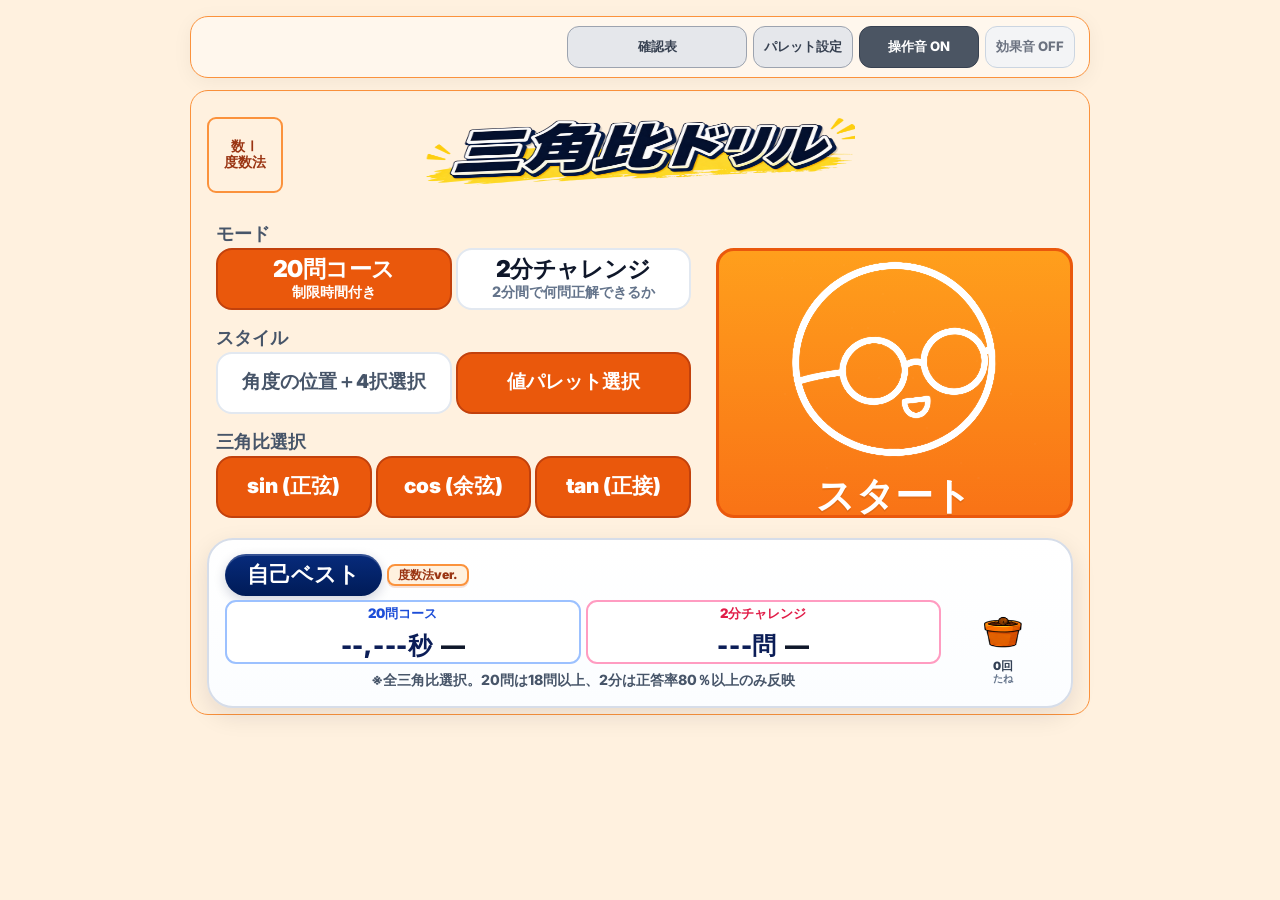
==== commit e7d55087: "Add files via upload" ====
--- a/index.html
+++ b/index.html
@@ -16,8 +16,8 @@
 <link crossorigin="" href="https://fonts.gstatic.com" rel="preconnect"/>
 <link href="https://fonts.googleapis.com/css2?family=Inter:wght@400;500;600;700;800&amp;display=swap" rel="stylesheet"/>
 <!-- Main Style -->
-<link href="css/style.css?v=155" rel="stylesheet"/>
-<link href="css/height-compact.css?v=155" rel="stylesheet"/>
+<link href="css/style.css?v=156" rel="stylesheet"/>
+<link href="css/height-compact.css?v=156" rel="stylesheet"/>
 </head>
 <body>
 <!-- Header HUD -->
@@ -332,10 +332,10 @@
 <!-- Victory Confetti Canvas -->
 <canvas id="confetti-canvas"></canvas>
 <!-- Scripts -->
-<script src="js/trig-data.js?v=155"></script>
-<script src="js/audio.js?v=155"></script>
-<script src="js/unit-circle.js?v=155"></script>
-<script src="js/pwa.js?v=155"></script>
-<script src="js/app.js?v=155"></script>
+<script src="js/trig-data.js?v=156"></script>
+<script src="js/audio.js?v=156"></script>
+<script src="js/unit-circle.js?v=156"></script>
+<script src="js/pwa.js?v=156"></script>
+<script src="js/app.js?v=156"></script>
 </body>
 </html>
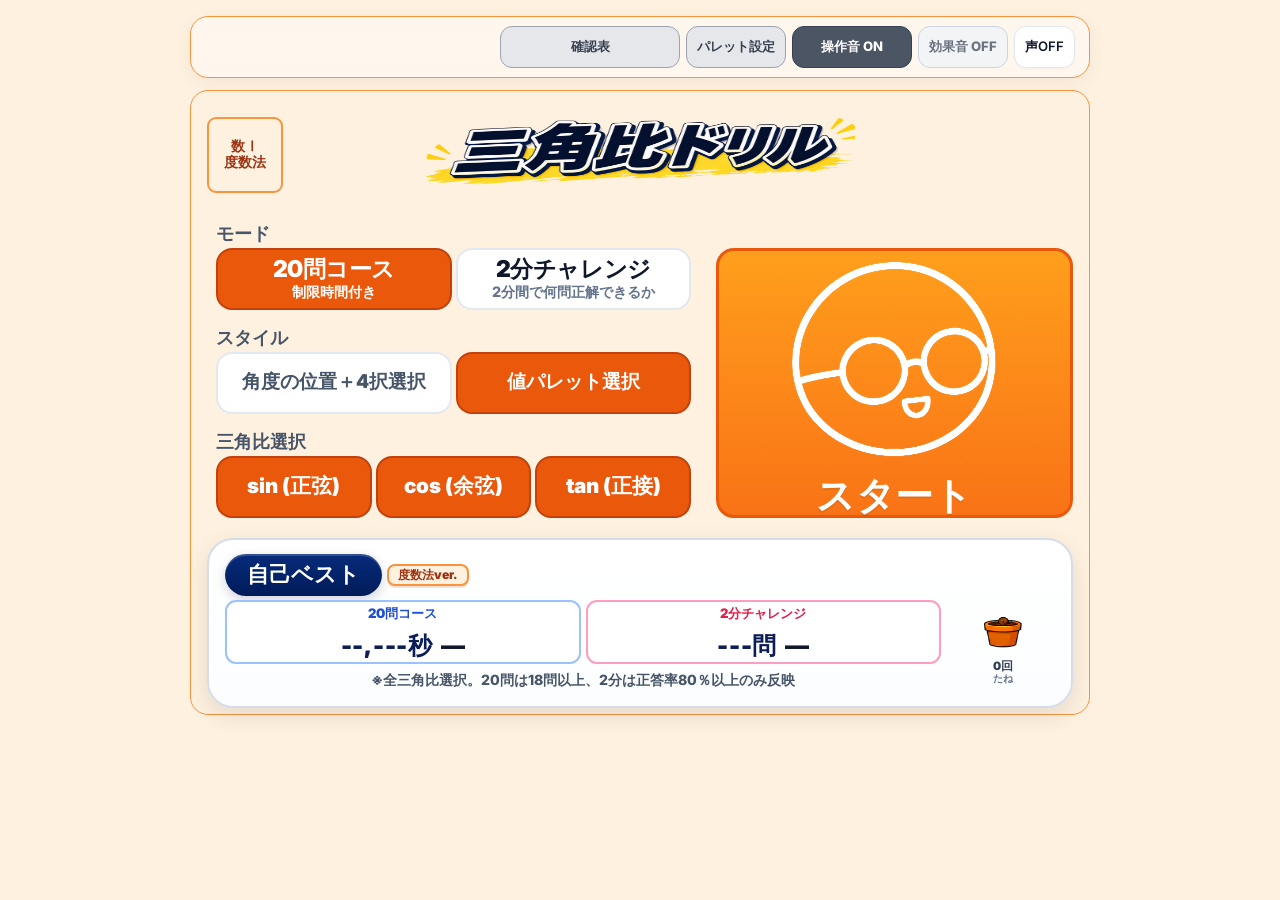
==== commit 2aae2afe: "Add files via upload" ====
--- a/index.html
+++ b/index.html
@@ -16,8 +16,8 @@
 <link crossorigin="" href="https://fonts.gstatic.com" rel="preconnect"/>
 <link href="https://fonts.googleapis.com/css2?family=Inter:wght@400;500;600;700;800&amp;display=swap" rel="stylesheet"/>
 <!-- Main Style -->
-<link href="css/style.css?v=156" rel="stylesheet"/>
-<link href="css/height-compact.css?v=156" rel="stylesheet"/>
+<link href="css/style.css?v=165" rel="stylesheet"/>
+<link href="css/height-compact.css?v=165" rel="stylesheet"/>
 </head>
 <body>
 <!-- Header HUD -->
@@ -32,8 +32,29 @@
 <button class="btn btn-palette-settings" id="btn-palette-settings" title="値パレットの配置を設定" type="button">パレット設定</button>
 <button class="btn active" id="btn-sound" title="操作音オン・オフ">操作音 ON</button>
 <button class="btn" id="btn-bgm-toggle" title="効果音オン・オフ">効果音 OFF</button>
+<button class="btn btn-voice-select" id="btn-voice-select" title="ゲーム中の声を選ぶ" type="button">声OFF</button>
 </div>
 </header>
+<div aria-labelledby="voice-select-title" aria-modal="true" class="voice-select-overlay" hidden id="voice-select-overlay" role="dialog">
+  <div class="voice-select-card">
+    <div class="voice-select-head">
+      <div><div class="voice-select-title" id="voice-select-title">声を選ぶ</div><div class="voice-select-subtitle">好きな声を選んでください</div></div>
+      <button class="btn voice-select-close" id="btn-voice-select-close" type="button" aria-label="閉じる">×</button>
+    </div>
+    <div class="voice-select-grid" id="voice-select-grid">
+      <button class="voice-choice" data-voice-enabled="false" type="button"><strong>声OFF</strong><span>音声なし</span></button>
+      <button class="voice-choice" data-voice="1" type="button"><strong>声1</strong><span>▶ 試聴</span></button>
+      <button class="voice-choice" data-voice="2" type="button"><strong>声2</strong><span>▶ 試聴</span></button>
+      <button class="voice-choice" data-voice="3" type="button"><strong>声3</strong><span>▶ 試聴</span></button>
+      <button class="voice-choice" data-voice="4" type="button"><strong>声4</strong><span>▶ 試聴</span></button>
+      <button class="voice-choice" data-voice="5" type="button"><strong>声5</strong><span>▶ 試聴</span></button>
+      <button class="voice-choice" data-voice="6" type="button"><strong>声6</strong><span>▶ 試聴</span></button>
+      <button class="voice-choice" data-voice="7" type="button"><strong>声7</strong><span>▶ 試聴</span></button>
+    </div>
+    <div class="voice-select-note">声OFF／声1〜7の設定は次回も保存されます</div>
+  </div>
+</div>
+
 <aside aria-label="ホーム画面への追加" class="install-choice" hidden="" id="install-choice">
 <div class="install-choice-text"><strong>ホーム画面から起動しますか？</strong><span>アドレスバーなしで広く使えます</span></div>
 <div class="install-choice-actions">
@@ -333,9 +354,9 @@
 <canvas id="confetti-canvas"></canvas>
 <!-- Scripts -->
 <script src="js/trig-data.js?v=156"></script>
-<script src="js/audio.js?v=156"></script>
+<script src="js/audio.js?v=162"></script>
 <script src="js/unit-circle.js?v=156"></script>
 <script src="js/pwa.js?v=156"></script>
-<script src="js/app.js?v=156"></script>
+<script src="js/app.js?v=163"></script>
 </body>
 </html>
